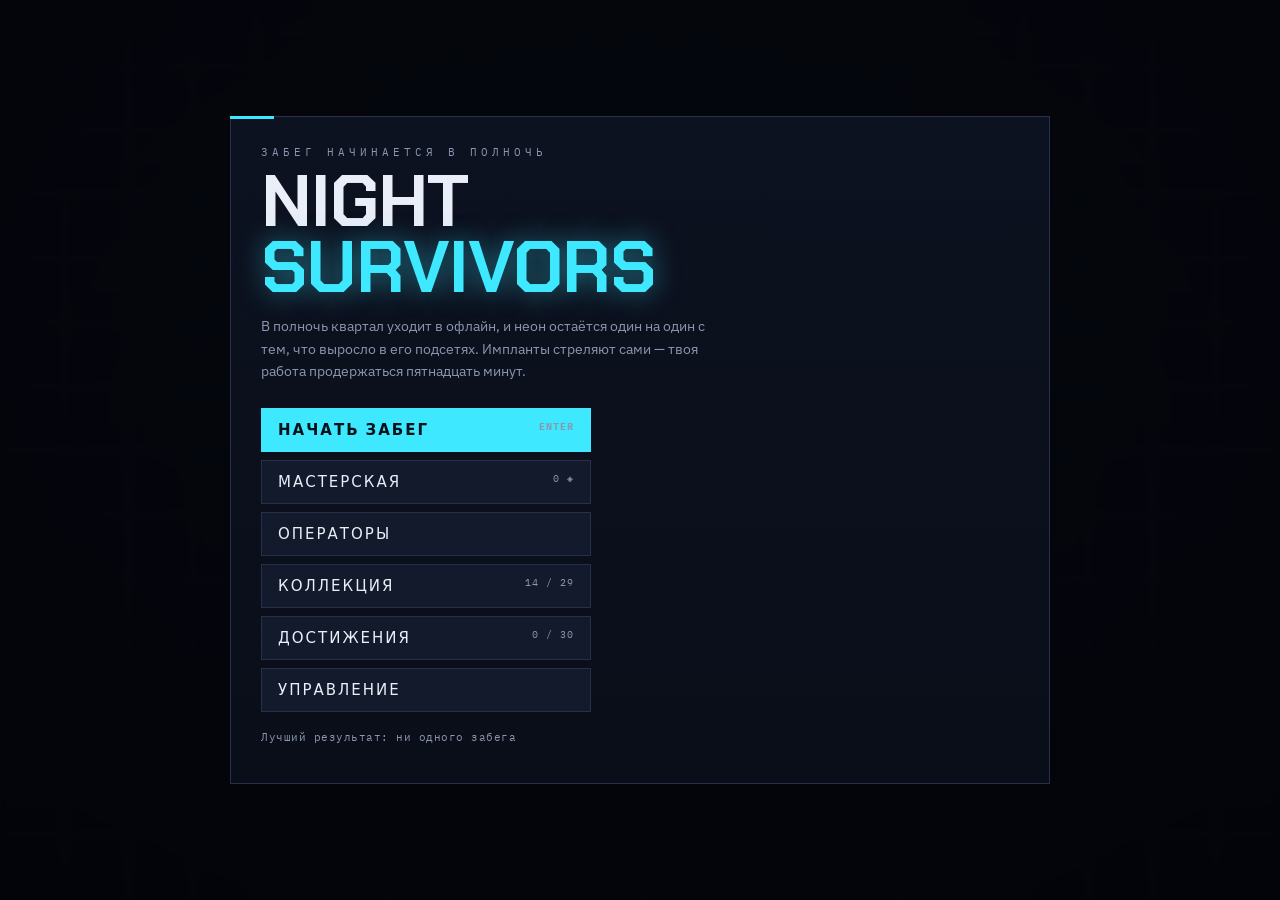
==== index.html @ 108fe185 "new levels, achievents, HUD" ====
<!doctype html>
<html lang="ru">
<head>
<meta charset="utf-8">
<meta name="viewport" content="width=device-width,initial-scale=1">
<meta name="description" content="Night survivors — HTML5 survivors-like: продержись 15 минут в неоновом квартале.">
</head>
<body>
<title>Night survivors</title>
<link rel="preconnect" href="https://fonts.gstatic.com" crossorigin>
<link rel="stylesheet" href="https://fonts.googleapis.com/css2?family=Chakra+Petch:wght@500;600;700&family=IBM+Plex+Mono:wght@400;600&family=IBM+Plex+Sans:wght@400;500;600&display=swap">
<style>
:root{
  --ground:#080a12;
  --panel:#0d1220;
  --panel-2:#131a2c;
  --line:#26304a;
  --ink:#e9eef8;
  --muted:#8b96af;
  --cyan:#3ee8ff;
  --magenta:#ff2f6e;
  --lime:#b6ff3d;
  --gold:#ffc23d;
  --violet:#a86bff;
  --display:"Chakra Petch","Segoe UI Semibold",system-ui,sans-serif;
  --body:"IBM Plex Sans","Segoe UI",system-ui,sans-serif;
  --mono:"IBM Plex Mono","Cascadia Mono",Consolas,monospace;
}
*{box-sizing:border-box}
html,body{height:100%}
body{
  margin:0;background:var(--ground);color:var(--ink);
  font-family:var(--body);overflow:hidden;
  -webkit-font-smoothing:antialiased;
}
#cv{position:fixed;inset:0;width:100%;height:100%;display:block;background:var(--ground);cursor:crosshair}
#vignette{position:fixed;inset:0;pointer-events:none;z-index:2;
  background:radial-gradient(ellipse at center,transparent 45%,rgba(0,0,0,.55) 100%)}
#scan{position:fixed;inset:0;pointer-events:none;z-index:3;opacity:.35;
  background:repeating-linear-gradient(to bottom,rgba(255,255,255,.035) 0 1px,transparent 1px 3px)}

/* ---------- HUD ---------- */
#hud{position:fixed;inset:0;z-index:4;pointer-events:none;display:none;padding:14px 18px}
#hud.on{display:block}
.topbar{display:flex;align-items:flex-start;gap:18px}
.clock{font-family:var(--mono);font-size:34px;font-weight:600;letter-spacing:1px;
  line-height:1;text-shadow:0 0 18px rgba(62,232,255,.45);font-variant-numeric:tabular-nums}
.stats{display:flex;gap:16px;margin-top:6px;font-family:var(--mono);font-size:12px;color:var(--muted);
  font-variant-numeric:tabular-nums}
.stats b{color:var(--ink);font-weight:600}
.spacer{flex:1}
.bar{position:relative;height:12px;border:1px solid var(--line);background:#0a0f1c;overflow:hidden}
.bar>i{position:absolute;inset:0;transform-origin:left;display:block;transition:transform .12s linear}
.bar .txt{position:absolute;inset:0;display:grid;place-items:center;font-family:var(--mono);
  font-size:9px;letter-spacing:.5px;color:#fff;text-shadow:0 1px 2px rgba(0,0,0,.9);
  font-variant-numeric:tabular-nums}

/* --- здоровье: плоская полоса, число рядом, след от последнего удара --- */
.hpbox{--hp:#ff2f6e;display:flex;align-items:center;gap:10px;flex:none}
.hpbox .num{font-family:var(--mono);font-size:13px;font-weight:600;color:var(--hp);
  font-variant-numeric:tabular-nums;letter-spacing:.5px;min-width:70px;text-align:right}
.hpbox .track{position:relative;width:min(240px,22vw);height:14px;
  border:1px solid var(--line);background:#0a0f1c;overflow:hidden}
.hpbox .fill,.hpbox .ghost{position:absolute;left:0;top:0;bottom:0}
.hpbox .ghost{background:rgba(255,255,255,.28);transition:width .5s ease-out .18s}
.hpbox .fill{background:var(--hp);transition:width .12s linear,background .35s linear}
.hpbox.mid{--hp:#cf2454}
.hpbox.low{--hp:#9c1338;animation:lowpulse 1s ease-in-out infinite}
@keyframes lowpulse{0%,100%{opacity:1}50%{opacity:.62}}

/* --- опыт: узкая рельса по центру верха --- */
.xprail{position:absolute;left:50%;top:14px;transform:translateX(-50%);
  width:min(420px,32vw);display:flex;align-items:center;gap:11px}
.xprail .lvl{font-family:var(--display);font-weight:700;font-size:15px;line-height:1;
  width:34px;height:34px;flex:none;display:grid;place-items:center;color:#0b1a04;
  background:linear-gradient(180deg,#d3ff7a,#8ee01f);
  clip-path:polygon(50% 0,100% 25%,100% 75%,50% 100%,0 75%,0 25%);
  text-shadow:0 1px 0 rgba(255,255,255,.4)}
.xptrack{flex:1;position:relative;height:9px;background:#080d18;border:1px solid #23341a;
  clip-path:polygon(7px 0,100% 0,calc(100% - 7px) 100%,0 100%)}
.xptrack i{position:absolute;inset:0;transform-origin:left;transform:scaleX(0);
  background:linear-gradient(90deg,#5ea310,#b6ff3d);transition:transform .16s linear;
  box-shadow:0 0 14px rgba(182,255,61,.65)}
.xpnum{font-family:var(--mono);font-size:10px;color:var(--muted);white-space:nowrap;
  font-variant-numeric:tabular-nums;min-width:62px;text-align:right}
.bossbar{margin:10px auto 0;width:min(560px,60vw);display:none}
.bossbar.on{display:block}
.bossbar .name{font-family:var(--display);font-size:12px;letter-spacing:3px;text-transform:uppercase;
  text-align:center;color:var(--magenta);margin-bottom:4px}
.bossbar .bar{height:9px;border-color:#5a1c33}
.bossbar .bar>i{background:linear-gradient(90deg,#ff2f6e,#ff9ec2)}

/* z-index выше экранов: на паузе и на выборе карт стойка не должна
   уходить в размытие — по ней и сверяешь билд */
#rack{position:fixed;left:18px;bottom:16px;z-index:11;display:none;gap:18px;pointer-events:none}
#rack.on{display:flex}
.rackcol{display:flex;flex-direction:column-reverse;gap:6px}
.slot{display:flex;align-items:center;gap:7px;background:rgba(13,18,32,.78);border:1px solid var(--line);
  padding:4px 8px 4px 4px;min-width:132px}
.slot .ico{width:22px;height:22px;flex:none}
.slot .nm{font-family:var(--display);font-size:11px;letter-spacing:.6px;text-transform:uppercase;flex:1}
.slot .pips{display:flex;gap:2px}
.slot .pips i{width:3px;height:9px;background:var(--line)}
.slot .pips i.f{background:var(--cyan)}
.slot.evo{border-color:var(--gold);box-shadow:0 0 12px rgba(255,194,61,.25)}
.slot.evo .pips i.f{background:var(--gold)}
.slot.pas .pips i.f{background:var(--violet)}
.slot.empty{height:32px;border-style:dashed;opacity:.4;background:rgba(13,18,32,.45)}
/* связка собрана — осталось добежать до сундука */
.slot.evoready{border-color:var(--gold);animation:evoglow 1.1s ease-in-out infinite}
.slot.evoready .nm{color:var(--gold)}
@keyframes evoglow{0%,100%{box-shadow:0 0 6px rgba(255,194,61,.35)}
  50%{box-shadow:0 0 20px rgba(255,194,61,.85)}}
#dash{position:fixed;right:18px;bottom:16px;z-index:4;display:none;align-items:center;gap:8px;
  font-family:var(--mono);font-size:11px;color:var(--muted)}
#dash.on{display:flex}
#dash .key{border:1px solid var(--line);padding:2px 9px;color:var(--ink);background:rgba(13,18,32,.8)}
#dash .key.rdy{border-color:var(--cyan);color:var(--cyan);box-shadow:0 0 10px rgba(62,232,255,.3)}
#skill{position:fixed;right:18px;bottom:44px;z-index:4;display:none;align-items:center;gap:8px;
  font-family:var(--mono);font-size:11px;color:var(--muted)}
#skill.on{display:flex}
#skill .ico{width:18px;height:18px}
#skill .nm{font-family:var(--display);font-size:12px;letter-spacing:1px;text-transform:uppercase;color:var(--ink)}
#skill .key{border:1px solid var(--line);padding:2px 9px;color:var(--ink);background:rgba(13,18,32,.8);
  min-width:44px;text-align:center;font-variant-numeric:tabular-nums}
#skill .key.rdy{border-color:var(--gold);color:var(--gold);box-shadow:0 0 10px rgba(255,194,61,.35)}
#skill .pips{display:flex;gap:2px}
#skill .pips i{width:3px;height:10px;background:var(--line)}
#skill .pips i.f{background:var(--gold)}
/* три заряда навыка: заполняются по очереди, на третьем открывается ульта */
#skill .charges{display:flex;gap:3px}
#skill .charges i{display:block;width:26px;height:12px;background:#0a0f1c;
  border:1px solid var(--line);position:relative;overflow:hidden}
#skill .charges i b{position:absolute;left:0;top:0;bottom:0;width:0;
  background:var(--cyan);transition:width .1s linear}
#skill .charges i.full{border-color:var(--cyan);box-shadow:0 0 8px rgba(62,232,255,.4)}
#skill .charges i.full b{background:var(--cyan)}
#skill .ult{display:none;font-family:var(--display);font-size:11px;letter-spacing:2px;
  padding:3px 10px;border:1px solid var(--gold);color:#04121a;background:var(--gold);
  animation:ultglow 1.1s ease-in-out infinite}
#skill.ready .ult{display:inline-block}
#skill.ready .charges i{border-color:var(--gold);box-shadow:0 0 10px rgba(255,194,61,.5)}
#skill.ready .charges i b{background:var(--gold)}
@keyframes ultglow{0%,100%{box-shadow:0 0 6px rgba(255,194,61,.5)}
  50%{box-shadow:0 0 18px rgba(255,194,61,.95)}}

/* ---------- overlays ---------- */
.screen{position:fixed;inset:0;z-index:10;display:none;place-items:center;padding:24px;
  background:rgba(4,6,12,.82);backdrop-filter:blur(3px);overflow-y:auto}
.screen.on{display:grid}
.panel{width:min(820px,100%);background:linear-gradient(180deg,var(--panel),#0a0e19);
  border:1px solid var(--line);padding:28px 30px;position:relative}
.panel:before{content:"";position:absolute;left:-1px;top:-1px;width:44px;height:3px;background:var(--cyan)}
h1{font-family:var(--display);font-size:clamp(38px,7vw,72px);line-height:.92;margin:0;letter-spacing:-1px;
  text-wrap:balance;text-transform:uppercase}
h1 em{font-style:normal;color:var(--cyan);text-shadow:0 0 26px rgba(62,232,255,.5)}
h2{font-family:var(--display);font-size:22px;letter-spacing:2px;text-transform:uppercase;margin:0 0 14px}
.eyebrow{font-family:var(--mono);font-size:11px;letter-spacing:4px;text-transform:uppercase;color:var(--muted);
  margin:0 0 10px}
.lede{color:var(--muted);max-width:56ch;line-height:1.6;margin:14px 0 0;font-size:14px}
.menu{display:flex;flex-direction:column;gap:8px;margin-top:26px;max-width:330px}
button{font-family:var(--display);font-size:15px;letter-spacing:2px;text-transform:uppercase;
  background:var(--panel-2);color:var(--ink);border:1px solid var(--line);padding:11px 16px;
  text-align:left;cursor:pointer;transition:background .12s,border-color .12s,color .12s;position:relative}
button:hover:not(:disabled){background:#1b2440;border-color:var(--cyan);color:var(--cyan)}
button:focus-visible{outline:2px solid var(--cyan);outline-offset:2px}
button:disabled{opacity:.4;cursor:not-allowed}
button.primary{background:var(--cyan);border-color:var(--cyan);color:#04121a;font-weight:700}
button.primary:hover{background:#7df1ff;border-color:#7df1ff;color:#04121a}
button .k{font-family:var(--mono);font-size:10px;color:var(--muted);float:right;letter-spacing:1px}
.row{display:flex;gap:10px;flex-wrap:wrap;margin-top:22px}
.row button{flex:1;min-width:150px;text-align:center}
.shards{font-family:var(--mono);font-size:13px;color:var(--gold);letter-spacing:1px;
  font-variant-numeric:tabular-nums}
.hint{font-family:var(--mono);font-size:11px;color:var(--muted);margin-top:18px;letter-spacing:.5px}
.hint kbd{font-family:var(--mono);border:1px solid var(--line);padding:1px 6px;color:var(--ink);font-size:10px}

/* level-up cards */
#levelup .panel,#scrClass .panel{width:min(940px,100%);background:none;border:none;padding:0}
#levelup .panel:before,#scrClass .panel:before{display:none}
#scrClass .card .role{font-family:var(--mono);font-size:9px;letter-spacing:2px;text-transform:uppercase;
  color:var(--muted)}
#scrClass .card.sel{border-color:var(--cyan);box-shadow:0 0 26px rgba(62,232,255,.2)}
#scrClass .cd{font-family:var(--mono);font-size:10px;letter-spacing:1px;color:var(--muted)}
.cards{display:grid;grid-template-columns:repeat(3,1fr);gap:14px;margin-top:16px}
.card{background:linear-gradient(180deg,var(--panel-2),#0a0e19);border:1px solid var(--line);
  padding:20px 18px;cursor:pointer;text-align:left;display:flex;flex-direction:column;gap:10px;
  transition:transform .12s,border-color .12s,box-shadow .12s;animation:pop .22s backwards}
.card:nth-child(2){animation-delay:.05s}
.card:nth-child(3){animation-delay:.1s}
@keyframes pop{from{opacity:0;transform:translateY(14px)}}
.card:hover,.card:focus-visible{transform:translateY(-4px);border-color:var(--cyan);
  box-shadow:0 10px 40px rgba(62,232,255,.16);outline:none}
.card .top{display:flex;align-items:center;gap:10px}
.card .ico{width:34px;height:34px;flex:none}
.card .kind{font-family:var(--mono);font-size:9px;letter-spacing:2px;text-transform:uppercase;color:var(--muted)}
.card .nm{font-family:var(--display);font-size:19px;letter-spacing:.5px;text-transform:uppercase;line-height:1}
/* карточки — это <button>, а он выше по каскаду задан капсом: описанию капс не нужен */
.card .desc{font-size:13px;color:var(--muted);line-height:1.55;flex:1;
  font-family:var(--body);text-transform:none;letter-spacing:0}
.card .foot{display:flex;justify-content:space-between;align-items:center;font-family:var(--mono);font-size:10px;
  letter-spacing:1px;color:var(--muted)}
.card .pips{display:flex;gap:2px}
.card .pips i{width:4px;height:11px;background:var(--line)}
.card .pips i.f{background:var(--cyan)}
.card.new{border-color:#2f6f7d}
.card.evolve{border-color:var(--gold);box-shadow:0 0 26px rgba(255,194,61,.2)}
.card.evolve .pips i.f{background:var(--gold)}
.card.evolve .kind{color:var(--gold)}
.card.pas .pips i.f{background:var(--violet)}
.card .key{font-family:var(--mono);font-size:10px;border:1px solid var(--line);padding:1px 6px}
.reroll{display:none;margin:16px auto 0;width:max-content;align-items:center;gap:10px;
  font-family:var(--display);font-size:13px;letter-spacing:2px;padding:9px 18px;
  border:1px solid var(--violet);background:rgba(13,18,32,.9);color:var(--violet)}
.reroll.on{display:flex}
.reroll:hover{background:#1b2440;color:#c9a6ff;border-color:#c9a6ff}
.reroll .cnt{font-family:var(--mono);color:var(--ink);border:1px solid var(--line);padding:1px 8px}
.reroll .k{font-family:var(--mono);font-size:10px;color:var(--muted)}
/* показываем, только когда качать больше нечего и остались две запасные карты */
.remember{display:none;align-items:center;gap:10px;margin:16px auto 0;width:max-content;
  padding:9px 16px;border:1px solid var(--line);background:rgba(13,18,32,.9);cursor:pointer;
  font-family:var(--mono);font-size:12px;color:var(--muted);letter-spacing:.4px}
.remember.on{display:flex}
.remember:hover{border-color:var(--cyan);color:var(--ink)}
.remember input{appearance:none;-webkit-appearance:none;width:15px;height:15px;flex:none;margin:0;
  border:1px solid var(--line);background:#0a0f1c;cursor:pointer;position:relative}
.remember input:checked{border-color:var(--cyan);background:var(--cyan)}
.remember input:checked:after{content:"";position:absolute;left:4px;top:1px;width:4px;height:8px;
  border:solid #04121a;border-width:0 2px 2px 0;transform:rotate(43deg)}
.remember input:focus-visible{outline:2px solid var(--cyan);outline-offset:2px}

/* shop */
.grid{display:grid;grid-template-columns:repeat(auto-fill,minmax(232px,1fr));gap:10px;margin-top:16px;
  max-height:56vh;overflow-y:auto;padding-right:6px}
.up{background:var(--panel-2);border:1px solid var(--line);padding:13px 14px;display:flex;
  flex-direction:column;gap:7px;text-align:left;cursor:pointer;align-items:stretch}
.up:hover:not(:disabled){border-color:var(--gold);background:#1b2440}
.up .h{display:flex;justify-content:space-between;align-items:baseline;gap:8px}
.up .nm{font-family:var(--display);font-size:13px;letter-spacing:1px;text-transform:uppercase}
.up .cost{font-family:var(--mono);font-size:12px;color:var(--gold);white-space:nowrap}
.up .d{font-size:12px;color:var(--muted);line-height:1.45;font-family:var(--body);text-transform:none;
  letter-spacing:0}
.up .pips{display:flex;gap:3px}
.up .pips i{height:4px;flex:1;background:var(--line)}
.up .pips i.f{background:var(--gold)}
.up.max{opacity:.55}
.up.max .cost{color:var(--muted)}
.up:disabled{opacity:.45}

/* characters */
.chars{display:grid;grid-template-columns:repeat(auto-fit,minmax(210px,1fr));gap:12px;margin-top:16px}
.chr{background:var(--panel-2);border:1px solid var(--line);padding:18px;cursor:pointer;text-align:left;
  display:flex;flex-direction:column;gap:9px}
.chr:hover:not(:disabled){border-color:var(--cyan)}
.chr.sel{border-color:var(--cyan);box-shadow:0 0 22px rgba(62,232,255,.18)}
.chr .nm{font-family:var(--display);font-size:17px;letter-spacing:1px;text-transform:uppercase}
.chr .d{font-size:12px;color:var(--muted);line-height:1.5;font-family:var(--body);
  text-transform:none;letter-spacing:0}
.chr .lock{font-family:var(--mono);font-size:11px;color:var(--gold)}
.chr .tag{font-family:var(--mono);font-size:10px;letter-spacing:1px;color:var(--cyan)}

/* results */
.tbl{display:grid;grid-template-columns:1fr auto;gap:7px 20px;margin-top:18px;font-family:var(--mono);
  font-size:13px;font-variant-numeric:tabular-nums}
.tbl .l{color:var(--muted)}
.tbl .v{text-align:right}
.tbl .tot{color:var(--gold);font-weight:600}
.tbl hr{grid-column:1/-1;border:none;border-top:1px solid var(--line);margin:4px 0}

/* --- задания забега: полупрозрачно висят слева --- */
#quests{position:fixed;left:18px;top:104px;z-index:4;display:none;flex-direction:column;gap:5px;
  width:236px;pointer-events:none;opacity:.62;transition:opacity .2s}
#quests.on{display:flex}
.qrow{display:flex;align-items:center;gap:8px;padding:5px 8px;background:rgba(8,12,22,.72);
  border:1px solid var(--line);border-left-width:3px}
.qrow .ico{width:20px;height:20px;flex:none}
.qrow .qt{flex:1;min-width:0;display:flex;flex-direction:column;gap:3px}
.qrow .qn{font-family:var(--mono);font-size:10px;letter-spacing:.3px;color:var(--ink);
  white-space:nowrap;overflow:hidden;text-overflow:ellipsis}
.qrow .qbar{position:relative;height:4px;background:#0a0f1c;border:1px solid var(--line)}
.qrow .qbar i{position:absolute;left:0;top:0;bottom:0;transition:width .2s linear}
.qrow .qv{font-family:var(--mono);font-size:9px;color:var(--muted);flex:none;
  font-variant-numeric:tabular-nums}
.qrow.done{opacity:.55}
.qrow.done .qn{text-decoration:line-through;color:var(--muted)}

/* заставка с заданиями в начале забега */
#questIntro{position:fixed;inset:0;z-index:9;display:none;place-items:start center;
  padding-top:11vh;pointer-events:none}
#questIntro.on{display:grid;animation:qiFade 3.4s ease forwards}
@keyframes qiFade{0%{opacity:0}8%{opacity:1}72%{opacity:1}100%{opacity:0}}
.qi-inner{text-align:center;animation:qiRise 3.4s cubic-bezier(.2,.8,.3,1) forwards}
@keyframes qiRise{0%{transform:translateY(26px) scale(.94)}12%{transform:none}
  74%{transform:none}100%{transform:translateY(-56px) scale(.74)}}
.qi-head{font-family:var(--mono);font-size:12px;letter-spacing:5px;text-transform:uppercase;
  color:var(--gold);margin:0 0 16px;text-shadow:0 0 20px rgba(255,194,61,.5)}
.qi-row{display:flex;gap:14px;justify-content:center;flex-wrap:wrap}
.qi-card{display:flex;align-items:center;gap:12px;padding:16px 22px;min-width:260px;
  background:linear-gradient(180deg,rgba(19,26,44,.97),rgba(10,14,25,.97));
  border:1px solid var(--line);border-left:3px solid var(--gold);
  box-shadow:0 12px 40px rgba(0,0,0,.6);animation:qiPop .5s backwards}
.qi-card:nth-child(2){animation-delay:.14s}
.qi-card:nth-child(3){animation-delay:.28s}
@keyframes qiPop{from{opacity:0;transform:translateY(16px) scale(.9)}}
.qi-card .ico{width:34px;height:34px;flex:none}
.qi-card .qi-t{text-align:left}
.qi-card .qi-l{font-family:var(--mono);font-size:10px;letter-spacing:2px;text-transform:uppercase;
  color:var(--muted)}
.qi-card .qi-n{font-family:var(--display);font-size:17px;letter-spacing:.6px;text-transform:uppercase}
.qi-card .qi-r{font-family:var(--mono);font-size:11px;color:var(--gold);margin-top:2px}

/* задания на паузе — крупнее и ярче, чем в бою */
.qpause{display:flex;flex-direction:column;gap:8px;margin:0 0 18px}
.qpause .qrow{padding:10px 13px;background:var(--panel-2);opacity:1}
.qpause .qrow .qv{font-size:11px}
.qpause .qrow .qn{font-size:13.5px}
.qpause .qrow .ico{width:24px;height:24px}

/* статы на паузе */
.statgrid{display:grid;grid-template-columns:repeat(auto-fill,minmax(150px,1fr));gap:8px;
  margin:0 0 18px;padding-top:14px;border-top:1px solid var(--line)}
.statgrid div{display:flex;justify-content:space-between;gap:10px;font-family:var(--mono);
  font-size:12.5px;font-variant-numeric:tabular-nums}
.statgrid span{color:var(--muted)}
.statgrid b{color:var(--ink);font-weight:600}

/* изгнание карты */
.banishhint{display:none;text-align:center;margin-top:14px}
.banishhint.on{display:block}
.card .ban{position:absolute;right:6px;top:6px;width:22px;height:22px;display:none;
  align-items:center;justify-content:center;font-family:var(--mono);font-size:13px;line-height:1;
  color:var(--muted);background:rgba(8,12,22,.9);border:1px solid var(--line);cursor:pointer}
.card.canban .ban{display:flex}
.card .ban:hover{color:var(--magenta);border-color:var(--magenta)}

/* рамка карты по редкости */
.card.rare-2{border-color:#2f6f7d}
.card.rare-3{border-color:var(--violet);box-shadow:0 0 18px rgba(168,107,255,.16)}

/* --- коллекция: что открыто и что для этого нужно --- */
.colgrid{margin-top:16px;max-height:58vh;overflow-y:auto;overflow-x:hidden;padding-right:6px;
  display:flex;flex-direction:column;gap:18px}
.colsec h3{font-family:var(--display);font-size:12px;letter-spacing:3px;text-transform:uppercase;
  color:var(--muted);margin:0 0 8px;padding-bottom:6px;border-bottom:1px solid var(--line)}
.colrow{display:grid;grid-template-columns:repeat(auto-fill,minmax(304px,1fr));gap:8px}
.colit{display:flex;align-items:center;gap:10px;padding:9px 11px;background:var(--panel-2);
  border:1px solid var(--line);min-height:52px}
.colit .ico{width:24px;height:24px;flex:none}
.colit .tx{flex:1;min-width:0;display:flex;flex-direction:column;gap:2px}
.colit .nm{font-family:var(--display);font-size:13.5px;letter-spacing:.6px;text-transform:uppercase;
  color:var(--ink);white-space:nowrap;overflow:hidden;text-overflow:ellipsis}
/* условие переносим на вторую строку: обрезка прятала половину текста */
.colit .sub{font-family:var(--mono);font-size:11px;color:var(--muted);letter-spacing:.2px;
  line-height:1.35;white-space:normal;overflow-wrap:anywhere}
.colit .mark{font-family:var(--mono);font-size:14px;color:var(--lime);flex:none}
.colit .prog{font-size:11px;color:var(--gold);font-variant-numeric:tabular-nums;white-space:nowrap}
.colit.locked{opacity:.55;border-style:dashed}
.colit.locked .nm{color:var(--muted)}
.colit.locked .sub{color:var(--gold)}
.colit.locked .mark{color:var(--line)}
.colit.evo{border-color:rgba(255,194,61,.45)}
.colit.evo .nm{color:var(--gold)}

/* разбор урона по источникам на экране конца забега */
.break{margin-top:20px;border-top:1px solid var(--line);padding-top:14px;
  max-height:34vh;overflow-y:auto}
.break .bhead,.break .brow{display:grid;grid-template-columns:1fr 82px 96px 62px;gap:10px;
  align-items:center;font-family:var(--mono);font-size:12px;font-variant-numeric:tabular-nums}
.break .bhead{color:var(--muted);font-size:10px;letter-spacing:1.5px;text-transform:uppercase;
  padding-bottom:7px}
.break .bhead span:not(:first-child),.break .brow .bv{text-align:right}
.break .brow{padding:5px 0;border-top:1px solid rgba(38,48,74,.5)}
.break .brow .bn{font-family:var(--display);font-size:13px;letter-spacing:.6px;text-transform:uppercase;
  color:var(--ink);overflow:hidden;text-overflow:ellipsis;white-space:nowrap}
.break .brow.ab .bn{color:var(--gold)}
.break .bp{position:relative;height:14px;background:#0a0f1c;border:1px solid var(--line)}
.break .bp i{position:absolute;left:0;top:0;bottom:0;background:var(--cyan);opacity:.55}
.break .brow.ab .bp i{background:var(--gold)}
.break .bp em{position:absolute;inset:0;display:grid;place-items:center;font-style:normal;
  font-size:10px;color:var(--ink);text-shadow:0 1px 2px rgba(0,0,0,.9)}
#toast{position:fixed;left:50%;top:76px;transform:translateX(-50%);z-index:20;display:flex;
  flex-direction:column;gap:6px;align-items:center;pointer-events:none}
.tst{font-family:var(--display);font-size:13px;letter-spacing:2px;text-transform:uppercase;
  background:rgba(13,18,32,.94);border:1px solid var(--cyan);color:var(--cyan);padding:7px 16px;
  animation:tin .25s backwards,tout .45s 1.35s forwards}
@keyframes tin{from{opacity:0;transform:translateY(-10px)}}
@keyframes tout{to{opacity:0;transform:translateY(-8px)}}
.help{display:grid;grid-template-columns:auto 1fr;gap:9px 16px;margin-top:16px;font-size:13px;
  color:var(--muted);line-height:1.5;align-items:baseline}
.help kbd{font-family:var(--mono);font-size:11px;border:1px solid var(--line);padding:2px 8px;
  color:var(--ink);white-space:nowrap;background:var(--panel-2)}
.help b{color:var(--ink);font-weight:600}
::-webkit-scrollbar{width:8px;height:8px}
::-webkit-scrollbar-thumb{background:var(--line)}
::-webkit-scrollbar-track{background:transparent}
@media (prefers-reduced-motion:reduce){*{animation-duration:.01ms!important;transition-duration:.01ms!important}}

/* --- линейка забега: заполняется временем, метки — расписание боссов --- */
.timeline{position:relative;width:min(300px,26vw);height:5px;margin:7px 0 2px;
  background:#0a0f1c;border:1px solid var(--line)}
.timeline .tfill{position:absolute;left:0;top:0;bottom:0;background:var(--cyan);
  opacity:.5;transition:width .2s linear}
.timeline .bm{position:absolute;top:-4px;width:9px;height:11px;margin-left:-4.5px;
  display:grid;place-items:center}
.timeline .bm:before{content:"";width:3px;height:11px;background:var(--magenta);
  box-shadow:0 0 7px rgba(255,47,110,.7)}
/* пройденные отметки гаснут, ближайшая пульсирует */
.timeline .bm.past:before{background:var(--muted);box-shadow:none;opacity:.5}
.timeline .bm.next:before{animation:bmp 1.4s ease-in-out infinite}
.timeline .bm.fin:before{background:var(--gold);width:4px;height:14px;top:-1.5px;
  box-shadow:0 0 9px rgba(255,194,61,.8)}
@keyframes bmp{50%{opacity:.35}}
#chestStat b{color:var(--gold)}
#chestStat.gold{color:var(--gold)}

/* задание выполнено: короткая вспышка строки, чтобы это было видно боковым зрением */
.qrow.fresh{opacity:1;animation:qfresh 1.6s ease}
.qrow.fresh .qn{text-decoration:none;color:var(--ink)}
@keyframes qfresh{
  0%{transform:scale(1);box-shadow:none;background:rgba(8,12,22,.72)}
  12%{transform:scale(1.06);background:rgba(182,255,61,.22);box-shadow:0 0 18px rgba(182,255,61,.45)}
  45%{transform:scale(1);background:rgba(182,255,61,.12);box-shadow:0 0 10px rgba(182,255,61,.22)}
  100%{transform:scale(1);background:rgba(8,12,22,.72);box-shadow:none}
}

/* --- всплывашка достижения: угол экрана, сама уезжает --- */
/* поднята над панелью навыка и рывком — иначе всплывашка накрывает их */
#achPop{position:fixed;right:18px;bottom:78px;z-index:22;display:none;align-items:center;gap:11px;
  width:302px;padding:11px 13px;background:rgba(10,14,25,.96);
  border:1px solid var(--rar,#3ee8ff);border-left-width:3px;
  box-shadow:0 8px 28px rgba(0,0,0,.6),0 0 22px -8px var(--rar,#3ee8ff);pointer-events:none}
#achPop.on{display:flex;animation:achIn .42s cubic-bezier(.2,.9,.3,1),achOut .5s 4.1s forwards}
@keyframes achIn{from{opacity:0;transform:translateX(26px)}}
@keyframes achOut{to{opacity:0;transform:translateX(26px)}}
#achPop .ai{width:30px;height:30px;flex:none;display:grid;place-items:center}
#achPop .ai svg{width:30px;height:30px}
#achPop .at{display:flex;flex-direction:column;gap:2px;min-width:0}
#achPop .ar{font-family:var(--mono);font-size:9px;letter-spacing:2px;text-transform:uppercase;
  color:var(--rar,#3ee8ff)}
#achPop .an{font-family:var(--display);font-size:14px;letter-spacing:.8px;text-transform:uppercase;
  color:var(--ink)}
#achPop .ad{font-family:var(--mono);font-size:10.5px;color:var(--muted);line-height:1.35}

/* --- экраны арены и достижений --- */
.panel.wide{width:min(1060px,100%)}
.arenas{display:grid;grid-template-columns:repeat(auto-fit,minmax(272px,1fr));gap:12px;margin-top:6px}
.arena{position:relative;text-align:left;background:var(--panel-2);border:1px solid var(--line);
  border-top:3px solid var(--ac,#3ee8ff);padding:16px 17px;color:var(--ink);cursor:pointer;
  display:flex;flex-direction:column;gap:7px;font:inherit}
.arena:hover:not(.lock),.arena:focus-visible{border-color:var(--ac,#3ee8ff);outline:none;
  box-shadow:0 0 24px -10px var(--ac,#3ee8ff)}
.arena .tag{font-family:var(--mono);font-size:10px;letter-spacing:3px;text-transform:uppercase;
  color:var(--ac,#3ee8ff)}
.arena .nm{font-family:var(--display);font-size:20px;letter-spacing:1px;text-transform:uppercase}
.arena .ds{font-size:12.5px;color:var(--muted);line-height:1.45}
.arena .mt{display:flex;gap:14px;font-family:var(--mono);font-size:10.5px;color:var(--muted);
  margin-top:auto;padding-top:8px;border-top:1px solid var(--line)}
.arena .mt b{color:var(--ink);font-weight:600}
.arena .prev{display:flex;gap:6px}
.arena .prev i{width:13px;height:13px;display:block;background:currentColor;
  clip-path:polygon(50% 0,100% 50%,50% 100%,0 50%)}
.arena.sel{border-color:var(--ac,#3ee8ff);background:#16203a}
.arena.done:after{content:"ПРОЙДЕНА";position:absolute;right:14px;top:13px;font-family:var(--mono);
  font-size:9px;letter-spacing:2px;color:var(--lime)}
.arena.lock{opacity:.42;cursor:not-allowed}
.arena.lock:after{content:"ЗАКРЫТО";position:absolute;right:14px;top:13px;font-family:var(--mono);
  font-size:9px;letter-spacing:2px;color:var(--muted)}

.achgrid{margin-top:16px;max-height:58vh;overflow-y:auto;overflow-x:hidden;padding-right:6px;
  display:grid;grid-template-columns:repeat(auto-fill,minmax(318px,1fr));gap:8px;align-content:start}
.achit{display:flex;align-items:center;gap:11px;padding:10px 12px;background:var(--panel-2);
  border:1px solid var(--line);border-left:3px solid var(--rar,#8fa3c8);min-height:56px}
.achit .ico{width:26px;height:26px;flex:none}
.achit .tx{flex:1;min-width:0;display:flex;flex-direction:column;gap:2px}
.achit .nm{font-family:var(--display);font-size:13.5px;letter-spacing:.6px;text-transform:uppercase;
  color:var(--ink)}
.achit .sub{font-family:var(--mono);font-size:11px;color:var(--muted);line-height:1.35}
.achit .rr{font-family:var(--mono);font-size:9px;letter-spacing:2px;text-transform:uppercase;
  color:var(--rar,#8fa3c8);flex:none;align-self:flex-start}
.achit.got{background:#16203a;box-shadow:inset 0 0 22px -12px var(--rar,#8fa3c8)}
.achit.locked{opacity:.44}
.achit.locked .nm{color:var(--muted)}
</style>

<canvas id="cv"></canvas>
<div id="vignette"></div>
<div id="scan"></div>

<div id="hud">
  <div class="topbar">
    <div>
      <div class="clock" id="clock">00:00</div>
      <div class="timeline" id="timeline"><i class="tfill" id="tlFill"></i></div>
      <div class="stats">
        <span>УБИЙСТВ <b id="sKills">0</b></span>
        <span>ОСКОЛКИ <b id="sGold">0</b></span>
        <span>ВОЛНА <b id="sWave">1</b></span>
        <span id="chestStat">СУНДУК <b id="sChest">45 с</b></span>
        <span id="rushStat" hidden style="color:var(--lime)">РАЗГОН <b id="sRush">+0%</b></span>
      </div>
    </div>
    <div class="spacer"></div>
    <div class="hpbox" id="hpVial">
      <span class="num" id="hpTxt">100 / 100</span>
      <div class="track"><i class="ghost" id="hpGhost"></i><i class="fill" id="hpFill"></i></div>
    </div>
  </div>
  <div class="xprail">
    <span class="lvl" id="lvlTxt">1</span>
    <div class="xptrack"><i id="xpFill"></i></div>
    <span class="xpnum" id="xpNum">0 / 14</span>
  </div>
  <div class="bossbar" id="bossBar">
    <div class="name" id="bossName">НАДЗИРАТЕЛЬ</div>
    <div class="bar"><i id="bossFill"></i></div>
  </div>
</div>

<div id="quests"></div>

<div id="questIntro"><div class="qi-inner">
  <p class="qi-head">Задания на забег</p>
  <div class="qi-row" id="questIntroRow"></div>
</div></div>

<div id="rack"><div class="rackcol" id="rackW"></div><div class="rackcol" id="rackP"></div></div>
<div id="skill">
  <span id="skillIco"></span><span class="nm" id="skillName">ФАНТОМ</span>
  <span class="pips" id="skillPips"></span>
  <span class="charges" id="skillCharges"><i><b></b></i><i><b></b></i><i><b></b></i></span>
  <span class="key" id="skillKey">ЛКМ</span>
  <span class="ult" id="ultKey">УЛЬТА · ПКМ</span>
</div>
<div id="dash"><span>РЫВОК</span><span class="key" id="dashKey">SPACE</span></div>

<div class="screen on" id="scrMenu">
  <div class="panel">
    <p class="eyebrow">Забег начинается в полночь</p>
    <h1>Night<br><em>survivors</em></h1>
    <p class="lede">В полночь квартал уходит в офлайн, и неон остаётся один на один с тем,
      что выросло в его подсетях. Импланты стреляют сами — твоя работа продержаться
      пятнадцать минут.</p>
    <div class="menu">
      <button class="primary" id="bPlay">Начать забег <span class="k">ENTER</span></button>
      <button id="bShop">Мастерская <span class="k" id="kShards">0 ◈</span></button>
      <button id="bChars">Операторы</button>
      <button id="bCollection">Коллекция <span class="k" id="kCol">0 / 0</span></button>
      <button id="bAch">Достижения <span class="k" id="kAch">0 / 0</span></button>
      <button id="bHelp">Управление</button>
    </div>
    <p class="hint">Лучший результат: <span id="bestTxt">—</span></p>
  </div>
</div>

<div class="screen" id="scrHelp">
  <div class="panel">
    <p class="eyebrow">Инструктаж</p>
    <h2>Управление</h2>
    <div class="help">
      <kbd>W A S D</kbd><span>Движение. Импланты стреляют <b>автоматически</b> — целься телом.</span>
      <kbd>ЛКМ</kbd><span>Способность бьёт <b>в сторону курсора</b> и тратит один заряд.
        Зарядов копится <b>до трёх</b>, кнопку можно держать. Дублируется на <b>Q</b>.</span>
      <kbd>ПКМ</kbd><span><b>Ульта</b> — усиленная версия той же способности. Тратит
        <b>все три заряда</b>, растёт вместе с уровнем навыка. Дублируется на <b>E</b>.</span>
      <kbd>ПРОБЕЛ</kbd><span>Рывок. Во время рывка ты <b>неуязвим</b> и <b>всасываешь опыт</b>
        вокруг себя — проходи сквозь толпу и забирай кристаллы на лету.</span>
      <kbd>1 2 3</kbd><span>Выбор карты при повышении уровня (или мышкой).</span>
      <kbd>ESC</kbd><span>Пауза.</span>
      <kbd>M</kbd><span>Звук вкл/выкл.</span>
    </div>
    <h2 style="margin-top:26px">Как это работает</h2>
    <p class="lede">Враги рассыпаются на <span style="color:var(--lime)">дата-кристаллы</span> — подбирай их и выбирай
      апгрейды. Прокачанный до максимума модуль <span style="color:var(--gold)">эволюционирует</span>, если
      у тебя есть нужный имплант. Боссы выходят на 4:00, 8:00 и 12:00.</p>
    <p class="lede">Сундук приносит бесплатный апгрейд, а каждый четвёртый —
      <b style="color:var(--gold)">золотой</b> и даёт сразу несколько. Достаётся он не даром:
      помеченного элитника нужно выбить, первый приходит на 00:45, дальше раз в 45 секунд,
      а после 10:00 — почти вдвое чаще. Доживи до <b style="color:var(--ink)">15:00</b> — забег
      засчитан, но за тобой придёт <span style="color:var(--magenta)">Жнец</span>: он быстрее тебя
      и убивает с одного касания.</p>
    <p class="lede">По кварталу разбросаны <span style="color:var(--gold)">неонки</span> — ломай их любым
      уроном по площади. Внутри бывает аптечка или <span style="color:var(--cyan)">магнит</span>, который
      разом стягивает к тебе весь опыт и все аптечки с карты.</p>
    <p class="lede">После забега ты уносишь <span style="color:var(--gold)">осколки ◈</span> — их тратят
      в мастерской на постоянные улучшения. Они не сгорают при смерти, так что каждый забег двигает тебя дальше.</p>
    <div class="row"><button id="bHelpBack">Назад <span class="k">ESC</span></button></div>
  </div>
</div>

<div class="screen" id="scrShop">
  <div class="panel">
    <p class="eyebrow">Постоянные улучшения</p>
    <h2>Мастерская <span class="shards" id="shopShards">0 ◈</span></h2>
    <div class="grid" id="shopGrid"></div>
    <div class="row">
      <button id="bShopBack">Назад <span class="k">ESC</span></button>
      <button id="bWipe">Сбросить прогресс</button>
    </div>
  </div>
</div>

<div class="screen" id="scrCollection">
  <div class="panel" style="width:min(940px,100%)">
    <p class="eyebrow">Что уже добыто</p>
    <h2>Коллекция <span class="shards" id="colCount">0 / 0</span></h2>
    <div class="colgrid" id="colGrid"></div>
    <div class="row"><button id="bColBack">Назад <span class="k">ESC</span></button></div>
  </div>
</div>

<div class="screen" id="scrArena">
  <div class="panel wide">
    <p class="eyebrow">Куда идём</p>
    <h2>Арена</h2>
    <div class="arenas" id="arenaRow"></div>
    <div class="row"><button id="bArenaBack">Назад <span class="k">ESC</span></button></div>
  </div>
</div>

<div class="screen" id="scrAch">
  <div class="panel wide">
    <p class="eyebrow">Что уже сделано</p>
    <h2>Достижения <span class="shards" id="achCount">0 / 0</span></h2>
    <div class="achgrid" id="achGrid"></div>
    <div class="row"><button id="bAchBack">Назад <span class="k">ESC</span></button></div>
  </div>
</div>

<div class="screen" id="scrChars">
  <div class="panel">
    <p class="eyebrow">Кто выходит на забег</p>
    <h2>Операторы <span class="shards" id="charShards">0 ◈</span></h2>
    <div class="chars" id="charGrid"></div>
    <div class="row"><button id="bCharBack">Назад <span class="k">ESC</span></button></div>
  </div>
</div>

<div class="screen" id="scrClass">
  <div class="panel">
    <p class="eyebrow" style="text-align:center">Способность на забег — выбери одну</p>
    <div class="cards" id="classRow"></div>
    <p class="hint" style="text-align:center">Бьёт по <kbd>ЛКМ</kbd> в сторону курсора · <kbd>ESC</kbd> назад</p>
  </div>
</div>

<div class="screen" id="scrLevel">
  <div class="panel">
    <p class="eyebrow" style="text-align:center">Уровень <span id="luLvl">2</span> — выбери одно</p>
    <div class="cards" id="cardRow"></div>
    <p class="hint banishhint" id="banishHint">Крестик на карте — изгнать предмет до конца забега · осталось <b id="banishLeft">0</b></p>
    <button class="reroll" id="rerollBtn">Переброс <span class="cnt" id="rerollLeft">0</span><span class="k">R</span></button>
    <label class="remember" id="remember">
      <input type="checkbox" id="rememberBox">
      <span>Запомнить выбор и брать его дальше, пока не появится что-то новое</span>
    </label>
  </div>
</div>

<div class="screen" id="scrPause">
  <div class="panel" style="width:min(520px,100%)">
    <p class="eyebrow">Забег приостановлен</p>
    <h2>Пауза</h2>
    <div class="qpause" id="questPause"></div>
    <div class="statgrid" id="pauseStats"></div>
    <div class="menu">
      <button class="primary" id="bResume">Продолжить <span class="k">ESC</span></button>
      <button id="bQuit">Бросить забег</button>
    </div>
  </div>
</div>

<div class="screen" id="scrEnd">
  <div class="panel" style="width:min(660px,100%)">
    <p class="eyebrow" id="endEyebrow">Забег окончен</p>
    <h1 style="font-size:clamp(30px,5vw,52px)" id="endTitle">Тебя погасили</h1>
    <div class="tbl" id="endTbl"></div>
    <div class="break" id="endBreak"></div>
    <div class="row">
      <button class="primary" id="bAgain">Ещё раз <span class="k">ENTER</span></button>
      <button id="bMenu">В меню</button>
    </div>
  </div>
</div>

<div id="achPop"><span class="ai" id="achIco"></span>
  <span class="at"><span class="ar" id="achRar">Редкое достижение</span>
  <span class="an" id="achName">Слияние</span>
  <span class="ad" id="achDesc">Собери первую эволюцию</span></span></div>

<div id="toast"></div>

<script>
"use strict";
/* =========================================================================
   NIGHT SURVIVORS — survivors-like, чистый JS + Canvas 2D, без зависимостей.
   Разделы: 0 утилиты · 1 звук · 2 сохранение · 3 контент · 4 сущности
            5 игра · 6 отрисовка · 7 интерфейс
   ========================================================================= */

/* ---------- 0. утилиты ---------------------------------------------- */
const TAU = Math.PI * 2;
const clamp = (v, a, b) => v < a ? a : v > b ? b : v;
const lerp = (a, b, t) => a + (b - a) * t;
const rnd = (a = 1, b) => b === undefined ? Math.random() * a : a + Math.random() * (b - a);
const rndi = (a, b) => Math.floor(rnd(a, b));
const pick = arr => arr[(Math.random() * arr.length) | 0];
const dist2 = (ax, ay, bx, by) => { const dx = bx - ax, dy = by - ay; return dx * dx + dy * dy; };
const fmtTime = s => {
  s = Math.max(0, Math.floor(s));
  return String((s / 60) | 0).padStart(2, "0") + ":" + String(s % 60).padStart(2, "0");
};
const $ = id => document.getElementById(id);
function shuffle(a) {
  for (let i = a.length - 1; i > 0; i--) { const j = (Math.random() * (i + 1)) | 0; const t = a[i]; a[i] = a[j]; a[j] = t; }
  return a;
}

/* кэш «свечения»: заранее отрисованные радиальные градиенты. Тысячу
   shadowBlur в кадр рисовать нельзя, а drawImage готового спрайта — дёшево. */
const glowCache = new Map();
function glow(color, size) {
  const key = color + "|" + size;
  let c = glowCache.get(key);
  if (c) return c;
  c = document.createElement("canvas");
  c.width = c.height = size * 2;
  const g = c.getContext("2d");
  const grd = g.createRadialGradient(size, size, 0, size, size, size);
  grd.addColorStop(0, color);
  grd.addColorStop(0.3, color);
  grd.addColorStop(1, "transparent");
  g.globalAlpha = 0.5;
  g.fillStyle = grd;
  g.fillRect(0, 0, size * 2, size * 2);
  glowCache.set(key, c);
  return c;
}
function drawGlow(ctx, x, y, size, color, alpha) {
  const s = glow(color, 32);
  ctx.globalAlpha = alpha === undefined ? 1 : alpha;
  ctx.drawImage(s, x - size, y - size, size * 2, size * 2);
  ctx.globalAlpha = 1;
}

/* равномерная сетка: без неё расталкивание 400 врагов — 160k проверок в кадр */
class Grid {
  constructor(cell) { this.cell = cell; this.map = new Map(); }
  clear() { this.map.clear(); }
  add(e) {
    const k = ((e.x / this.cell) | 0) + "," + ((e.y / this.cell) | 0);
    let b = this.map.get(k);
    if (!b) { b = []; this.map.set(k, b); }
    b.push(e);
  }
  neighbours(e, out) {
    out.length = 0;
    const cx = (e.x / this.cell) | 0, cy = (e.y / this.cell) | 0;
    for (let i = -1; i <= 1; i++) for (let j = -1; j <= 1; j++) {
      const b = this.map.get((cx + i) + "," + (cy + j));
      if (b) for (let k = 0; k < b.length; k++) out.push(b[k]);
    }
    return out;
  }
  /* всё, что пересекает круг (x,y,r) */
  query(x, y, r, out) {
    out.length = 0;
    const c = this.cell;
    const x0 = ((x - r) / c) | 0, x1 = ((x + r) / c) | 0;
    const y0 = ((y - r) / c) | 0, y1 = ((y + r) / c) | 0;
    for (let i = x0; i <= x1; i++) for (let j = y0; j <= y1; j++) {
      const b = this.map.get(i + "," + j);
      if (!b) continue;
      for (let k = 0; k < b.length; k++) {
        const e = b[k], rr = r + e.r;
        if (dist2(x, y, e.x, e.y) <= rr * rr) out.push(e);
      }
    }
    return out;
  }
}

/* ---------- 1. звук: всё синтезируется, ни одного файла --------------- */
const Sfx = {
  ctx: null, master: null, musicGain: null, on: true, timer: 0, step: 0,
  init() {
    if (this.ctx) return;
    const AC = window.AudioContext || window.webkitAudioContext;
    if (!AC) { this.on = false; return; }
    this.ctx = new AC();
    this.master = this.ctx.createGain();
    this.master.gain.value = this.on ? 0.5 : 0;
    this.master.connect(this.ctx.destination);
    this.musicGain = this.ctx.createGain();
    this.musicGain.gain.value = 0.18;
    this.musicGain.connect(this.master);
  },
  resume() { if (this.ctx && this.ctx.state === "suspended") this.ctx.resume(); },
  toggle() {
    this.on = !this.on;
    if (this.master) this.master.gain.value = this.on ? 0.5 : 0;
    return this.on;
  },
  /* базовый «блип»: осциллятор + огибающая */
  blip(freq, dur, type, vol, slide, dest) {
    if (!this.ctx || !this.on) return;
    type = type || "square"; vol = vol === undefined ? 0.18 : vol;
    const t = this.ctx.currentTime;
    const o = this.ctx.createOscillator(), g = this.ctx.createGain();
    o.type = type;
    o.frequency.setValueAtTime(freq, t);
    if (slide) o.frequency.exponentialRampToValueAtTime(Math.max(30, freq + slide), t + dur);
    g.gain.setValueAtTime(0.0001, t);
    g.gain.linearRampToValueAtTime(vol, t + 0.008);
    g.gain.exponentialRampToValueAtTime(0.0001, t + dur);
    o.connect(g); g.connect(dest || this.master);
    o.start(t); o.stop(t + dur + 0.02);
  },
  noise(dur, vol, freq) {
    if (!this.ctx || !this.on) return;
    const t = this.ctx.currentTime, n = Math.max(1, (this.ctx.sampleRate * dur) | 0);
    const buf = this.ctx.createBuffer(1, n, this.ctx.sampleRate);
    const d = buf.getChannelData(0);
    for (let i = 0; i < n; i++) d[i] = (Math.random() * 2 - 1) * (1 - i / n);
    const src = this.ctx.createBufferSource(); src.buffer = buf;
    const f = this.ctx.createBiquadFilter(); f.type = "lowpass"; f.frequency.value = freq || 900;
    const g = this.ctx.createGain(); g.gain.value = vol === undefined ? 0.2 : vol;
    src.connect(f); f.connect(g); g.connect(this.master);
    src.start(t);
  },
  seq(notes, gap, fn) { for (let i = 0; i < notes.length; i++) setTimeout(fn.bind(null, notes[i], i), i * gap); },
  shoot() { this.blip(660, 0.06, "square", 0.05, -300); },
  slash() { this.noise(0.09, 0.06, 2600); },
  hit() { this.blip(rnd(180, 240), 0.04, "square", 0.03, -60); },
  kill() { this.noise(0.1, 0.07, 1400); },
  hurt() { this.blip(150, 0.22, "sawtooth", 0.16, -90); this.noise(0.16, 0.12, 500); },
  pick() { this.blip(1180, 0.045, "triangle", 0.04, 260); },
  lvl() { this.seq([0, 1, 2, 3], 70, (n) => this.blip(520 * Math.pow(1.26, n), 0.16, "triangle", 0.12)); },
  evo() { this.seq([0, 1, 2, 3, 4, 5], 60, (n) => this.blip(400 * Math.pow(1.2, n), 0.3, "sawtooth", 0.09)); },
  boss() { this.blip(70, 1.1, "sawtooth", 0.22, -25); this.noise(0.9, 0.18, 260); },
  coin() { this.blip(1400, 0.07, "square", 0.05, 500); },
  dash() { this.noise(0.14, 0.08, 1800); },
  /* готовность: тихий высокий щелчок, чтобы не следить за углом экрана */
  ready() { this.blip(1560, 0.05, "triangle", 0.035, 180); },
  ach() { this.blip(784, 0.16, "sine", 0.05); setTimeout(() => this.blip(1175, 0.3, "sine", 0.045), 110); },
  ultReady() { this.blip(1420, 0.07, "triangle", 0.055, 120); setTimeout(() => this.blip(2130, 0.09, "triangle", 0.05, 160), 70); },
  empty() { this.blip(220, 0.06, "square", 0.03, -70); },
  die() { this.seq([0, 1, 2, 3, 4], 130, (n) => this.blip(360 / (1 + n * 0.35), 0.34, "sawtooth", 0.15, -70)); },
  win() { this.seq([0, 4, 7, 12, 16, 19], 140, (n) => this.blip(330 * Math.pow(2, n / 12), 0.5, "triangle", 0.12)); },
  /* фон: медленное басовое остинато, слои добавляются по мере накала */
  music(dt, intensity) {
    if (!this.ctx || !this.on) return;
    this.timer -= dt;
    if (this.timer > 0) return;
    const beat = 0.34;
    this.timer = beat;
    const root = 55, scale = [0, 3, 5, 7, 10, 12, 15];
    const s = this.step++;
    if (s % 4 === 0) this.blip(root * Math.pow(2, (s % 32 < 16 ? 0 : 3) / 12), beat * 2.4, "sawtooth", 0.1, 0, this.musicGain);
    if (s % 2 === 0) this.noise(0.04, 0.02 + intensity * 0.015, 6000);
    if (intensity > 0.25 && s % 4 === 2)
      this.blip(root * 4 * Math.pow(2, scale[(s * 3) % scale.length] / 12), beat * 0.8, "square", 0.03, 0, this.musicGain);
    if (intensity > 0.6 && s % 8 === 5)
      this.blip(root * 8 * Math.pow(2, scale[(s * 5) % scale.length] / 12), beat * 0.5, "triangle", 0.025, 0, this.musicGain);
  }
};

/* ---------- 2. сохранение -------------------------------------------- */
const SAVE_KEY = "nightshift.save.v1";
const DEF_TOTAL = () => ({ kills: 0, props: 0, chests: 0, bosses: 0, maxed: 0, quests: 0, earned: 0 });
const defaultSave = () => ({
  shards: 0, meta: {}, owned: [], best: 0, bestKills: 0, bestLevel: 0, wins: 0, runs: 0,
  char: "shift", ability: "phantom", sound: true,
  unlocked: [], total: DEF_TOTAL(),
  /* арены: какая выбрана и какие уже закрыты (дошёл до 15:00) */
  arena: 0, arenaDone: [], beaten: false,
  /* достижения и список уже собранных эволюций — по ним считаются ачивки */
  ach: [], evoSeen: []
});
let save = defaultSave();
function loadSave() {
  try {
    const raw = localStorage.getItem(SAVE_KEY);
    /* пустое хранилище тоже сбрасывает состояние, иначе повторный вызов
       тащил бы за собой прежний прогресс */
    save = raw ? Object.assign(defaultSave(), JSON.parse(raw)) : defaultSave();
  } catch (e) { /* приватный режим или битые данные — играем с нуля */ }
  if (!save.meta || typeof save.meta !== "object") save.meta = {};
  if (!Array.isArray(save.unlocked)) save.unlocked = [];
  if (!save.total || typeof save.total !== "object") save.total = DEF_TOTAL();
  else save.total = Object.assign(DEF_TOTAL(), save.total);
  if (!Array.isArray(save.arenaDone)) save.arenaDone = [];
  if (!Array.isArray(save.ach)) save.ach = [];
  if (!Array.isArray(save.evoSeen)) save.evoSeen = [];
  if (typeof save.arena !== "number") save.arena = 0;
}

/* базовый набор доступен сразу, остальное копится в save.unlocked */
const BASE_UNLOCKED = [
  "w:blade", "w:orbit", "w:shotgun", "w:chain", "w:mines",
  "p:power", "p:haste", "p:area", "p:boots", "p:magnet", "p:heart",
  "c:shift", "c:engineer", "c:sparks"
];
function isUnlocked(id) { return BASE_UNLOCKED.indexOf(id) >= 0 || save.unlocked.indexOf(id) >= 0; }
function writeSave() {
  try { localStorage.setItem(SAVE_KEY, JSON.stringify(save)); } catch (e) { }
}
const metaLvl = id => save.meta[id] || 0;

/* ---------- ввод ------------------------------------------------------ */
const keys = Object.create(null);
const pressed = Object.create(null);
addEventListener("keydown", e => {
  const k = e.key.toLowerCase();
  if (!keys[k]) pressed[k] = true;
  keys[k] = true;
  if ([" ", "arrowup", "arrowdown", "arrowleft", "arrowright"].indexOf(k) >= 0) e.preventDefault();
  Sfx.resume();
});
addEventListener("keyup", e => { keys[e.key.toLowerCase()] = false; });
addEventListener("blur", () => { for (const k in keys) keys[k] = false; });
function tookKey(k) { if (pressed[k]) { pressed[k] = false; return true; } return false; }
function clearPressed() { for (const k in pressed) pressed[k] = false; }
/* мышь — прицел активной способности. Зажатую кнопку не сбрасываем: пока
   держишь, способность уходит сама, как только откатится. mousedown ловим
   только на самом холсте, чтобы клики по меню и картам не расходовали её. */
const mouse = { x: 0, y: 0, down: false, right: false };
addEventListener("mousemove", e => { mouse.x = e.clientX; mouse.y = e.clientY; });
addEventListener("mousedown", e => {
  if (!e.target || e.target.id !== "cv") return;
  if (e.button !== 0 && e.button !== 2) return;
  mouse.x = e.clientX; mouse.y = e.clientY;
  if (e.button === 2) mouse.right = true; else mouse.down = true;
  Sfx.resume();
});
addEventListener("mouseup", e => { if (e.button === 2) mouse.right = false; else mouse.down = false; });
addEventListener("blur", () => { mouse.down = mouse.right = false; });
/* по правой кнопке уходит ульта — контекстное меню на холсте не нужно */
addEventListener("contextmenu", e => { if (e.target && e.target.id === "cv") e.preventDefault(); });

function axis() {
  let x = 0, y = 0;
  if (keys.a || keys.arrowleft || keys["ф"]) x -= 1;
  if (keys.d || keys.arrowright || keys["в"]) x += 1;
  if (keys.w || keys.arrowup || keys["ц"]) y -= 1;
  if (keys.s || keys.arrowdown || keys["ы"]) y += 1;
  if (x && y) { const k = Math.SQRT1_2; x *= k; y *= k; }
  return { x: x, y: y };
}

/* ---------- 3. контент: оружие, навыки, враги, мастерская -------------- */

/* иконки — инлайновый SVG, никаких картинок */
function svg(inner, color) {
  return '<svg class="ico" viewBox="0 0 24 24" fill="none" stroke="' + (color || "#3ee8ff") +
    '" stroke-width="1.8" stroke-linecap="round" stroke-linejoin="round">' + inner + '</svg>';
}
const ICONS = {
  blade: '<path d="M4 20 L16 8 L20 4 L18 10 L8 20 Z"/><path d="M4 20 l3 0"/>',
  orbit: '<circle cx="12" cy="12" r="3"/><circle cx="12" cy="3.5" r="1.8"/><circle cx="20.5" cy="12" r="1.8"/><circle cx="12" cy="20.5" r="1.8"/>',
  shotgun: '<path d="M3 12 h8"/><path d="M12 5 l8 3"/><path d="M12 12 h9"/><path d="M12 19 l8 -3"/>',
  chain: '<path d="M13 2 L5 13 h6 l-2 9 L19 10 h-6 z"/>',
  mines: '<circle cx="12" cy="14" r="5"/><path d="M12 4 v3 M4 9 l2.5 2 M20 9 l-2.5 2 M12 24 v-1"/>',
  aura: '<circle cx="12" cy="12" r="2.5"/><circle cx="12" cy="12" r="6.5" stroke-dasharray="3 3"/><circle cx="12" cy="12" r="10" stroke-dasharray="2 4"/>',
  missile: '<path d="M12 2 c3 4 4 8 4 12 l-4 4 l-4 -4 c0 -4 1 -8 4 -12z"/><path d="M8 14 l-3 4 M16 14 l3 4"/>',
  power: '<path d="M12 3 l7 4 v6 c0 4 -3 7 -7 8 c-4 -1 -7 -4 -7 -8 V7z"/><path d="M9 12 l2 2 l4 -4"/>',
  haste: '<path d="M4 8 h9 M4 12 h6 M4 16 h9"/><path d="M15 5 l5 7 l-5 7"/>',
  area: '<circle cx="12" cy="12" r="8" stroke-dasharray="4 3"/><path d="M12 8 v8 M8 12 h8"/>',
  boots: '<path d="M7 4 v9 l-2 4 v3 h9 v-3 l3 -3 v-4 l-4 -6z"/>',
  magnet: '<path d="M6 5 v8 a6 6 0 0 0 12 0 V5 h-4 v8 a2 2 0 0 1 -4 0 V5z"/>',
  heart: '<path d="M12 20 C6 15 3 12 3 8.5 A4.5 4.5 0 0 1 12 6 a4.5 4.5 0 0 1 9 2.5 C21 12 18 15 12 20z"/>',
  armor: '<path d="M12 3 l8 3 v7 c0 4 -4 7 -8 8 c-4 -1 -8 -4 -8 -8 V6z"/>',
  greed: '<circle cx="12" cy="12" r="8"/><path d="M12 8 v8 M9.5 10 h4 a1.6 1.6 0 0 1 0 3 h-3 a1.6 1.6 0 0 0 0 3 h4"/>',
  heal: '<path d="M12 5 v14 M5 12 h14"/>',
  gold: '<circle cx="12" cy="12" r="7"/><path d="M12 6 l1.8 4 h4.2 l-3.4 2.6 1.3 4.4 L12 14.4 8.1 17 l1.3 -4.4 L6 10h4.2z"/>',
  phantom: '<path d="M4 20 L20 4"/><path d="M20 4 l-6.5 .6 M20 4 l-.6 6.5"/><path d="M4 13 h4 M4 16.5 h6.5"/>',
  railgun: '<path d="M2 12 h13"/><circle cx="19" cy="12" r="2.6"/><path d="M6 8 v8 M10 9.5 v5"/>',
  singularity: '<circle cx="12" cy="12" r="2.6"/><path d="M12 3.5 a8.5 8.5 0 0 1 8 5.8"/><path d="M12 20.5 a8.5 8.5 0 0 1 -8 -5.8"/><circle cx="12" cy="12" r="6.6" stroke-dasharray="3 4"/>',
  dup: '<path d="M4 8 h9 v9 h-9z"/><path d="M8 5 h9 v9"/>',
  dura: '<circle cx="12" cy="12" r="8"/><path d="M12 7 v5 l3.5 2.5"/>',
  luck: '<path d="M12 3 l2.5 5.6 L20.5 9 l-4.4 4 1.2 6-5.3-3-5.3 3 1.2-6L3.5 9l6-.4z"/>',
  growth: '<path d="M4 19 L10 11 l4 4 L20 5"/><path d="M20 10 V5 h-5"/>',
  flechette: '<path d="M3 21 L21 3"/><path d="M21 3 l-5 .8 M21 3 l-.8 5"/><path d="M6 14 l4 4 M10 10 l4 4"/>',
  disc: '<circle cx="12" cy="12" r="7.5"/><circle cx="12" cy="12" r="2.2"/><path d="M12 4.5 v3 M12 16.5 v3 M4.5 12 h3 M16.5 12 h3"/>',
  acid: '<path d="M12 3 c3.5 5 6 8 6 10.5 a6 6 0 0 1 -12 0 C6 11 8.5 8 12 3z"/><path d="M9.5 13.5 a2.5 2.5 0 0 0 2.5 2.5"/>',
  ricochet: '<path d="M3 6 L10 13 L4 19"/><path d="M21 6 L14 13 L20 19"/><circle cx="12" cy="4" r="1.6"/>'
};

/* --- активная способность: выбирается перед забегом, бьёт по ЛКМ --------
   Откат считается вместе с общим множителем отката, поэтому «Криоконтур»
   разгоняет и её тоже. Урон масштабируется от множителей игрока, чтобы
   способность не выдыхалась к пятнадцатой минуте.                        */
const ABILITIES = {
  phantom: {
    id: "phantom", name: "Фантом", role: "Клинок", ico: "phantom", color: "#3ee8ff", max: 5,
    text: "Мгновенный рывок к курсору сквозь строй. В полёте ты неуязвим и рассекаешь всех на пути.",
    hint: "Побег из окружения и разрез толпы одним движением.",
    s: l => ({ dmg: 48 + 15 * l, cd: 3.6 - 0.25 * l, reach: 340 + 20 * l }),
    up: l => "+15 урона, −0.25 с отката, +20 дальности",
    cast(g, tx, ty, lvl) {
      const p = g.p, st = this.s(lvl);
      const a = Math.atan2(ty - p.y, tx - p.x);
      const reach = Math.min(st.reach, Math.hypot(tx - p.x, ty - p.y) + 110);
      const x2 = p.x + Math.cos(a) * reach, y2 = p.y + Math.sin(a) * reach;
      lineHit(g, p.x, p.y, x2, y2, 60 * p.areaMul, st.dmg * p.dmgMul, 300, this.color);
      g.beams.push({ x1: p.x, y1: p.y, x2: x2, y2: y2, w: 30, life: 0.32, max: 0.32, color: this.color });
      /* опыт убитых по дороге летит к тебе — собираем вдоль всей линии */
      for (let i = 0; i <= 4; i++)
        vacuumGems(p.x + (x2 - p.x) * i / 4, p.y + (y2 - p.y) * i / 4, 190);
      p.x = x2; p.y = y2; p.face = a;
      p.inv = Math.max(p.inv, 0.45);
      burst(x2, y2, this.color, 20, 3.2);
      g.shake = Math.max(g.shake, 7);
      Sfx.dash(); Sfx.slash();
    },
    ult: {
      name: "Фантомный рой", short: "РОЙ",
      text: "Пять рывков подряд по ближайшим целям, без пауз и без права тебя тронуть.",
      cast(g, tx, ty, lvl) {
        const p = g.p, st = ABILITIES.phantom.s(lvl);
        p.inv = Math.max(p.inv, 0.9);
        let ax = tx, ay = ty;
        for (let hop = 0; hop < 5; hop++) {
          const e = hop === 0 ? null : nearestEnemy(g, p.x, p.y, 900);
          if (e) { ax = e.x; ay = e.y; }
          const a = Math.atan2(ay - p.y, ax - p.x);
          const reach = Math.min(st.reach, Math.hypot(ax - p.x, ay - p.y) + 130);
          const x2 = p.x + Math.cos(a) * reach, y2 = p.y + Math.sin(a) * reach;
          lineHit(g, p.x, p.y, x2, y2, 78 * p.areaMul, st.dmg * p.dmgMul, 340, "#ffc23d");
          g.beams.push({ x1: p.x, y1: p.y, x2: x2, y2: y2, w: 38, life: 0.5, max: 0.5, color: "#ffc23d" });
          for (let i = 0; i <= 4; i++)
            vacuumGems(p.x + (x2 - p.x) * i / 4, p.y + (y2 - p.y) * i / 4, 230);
          p.x = x2; p.y = y2; p.face = a;
          burst(x2, y2, "#ffc23d", 16, 3.4);
        }
        g.shake = Math.max(g.shake, 20);
        Sfx.evo();
      }
    }
  },
  railgun: {
    id: "railgun", name: "Рейлган", role: "Стрелок", ico: "railgun", color: "#ffc23d", max: 5,
    text: "Пробойный луч через весь экран в сторону курсора. Прошивает всё подряд, не теряя силы.",
    hint: "Снимает элиту и подрезает боссу здоровье на дистанции.",
    s: l => ({ dmg: 105 + 35 * l, cd: 4.2 - 0.3 * l, w: 26 + 4 * l }),
    up: l => "+35 урона, −0.3 с отката, +4 к ширине луча",
    cast(g, tx, ty, lvl) {
      const p = g.p, st = this.s(lvl);
      const a = Math.atan2(ty - p.y, tx - p.x);
      const len = 1000 * p.areaMul;
      const x2 = p.x + Math.cos(a) * len, y2 = p.y + Math.sin(a) * len;
      lineHit(g, p.x, p.y, x2, y2, st.w * p.areaMul, st.dmg * p.dmgMul, 220, this.color);
      g.beams.push({ x1: p.x, y1: p.y, x2: x2, y2: y2, w: st.w * 0.8, life: 0.45, max: 0.45, color: this.color });
      p.face = a;
      g.shake = Math.max(g.shake, 13);
      Sfx.noise(0.3, 0.15, 3200);
      Sfx.blip(190, 0.34, "sawtooth", 0.12, -130);
    },
    ult: {
      name: "Веерный залп", short: "ЗАЛП",
      text: "Пять лучей веером вместо одного, каждый шире и злее обычного.",
      cast(g, tx, ty, lvl) {
        const p = g.p, st = ABILITIES.railgun.s(lvl);
        const base = Math.atan2(ty - p.y, tx - p.x);
        const len = 1100 * p.areaMul;
        for (let i = 0; i < 5; i++) {
          const a = base + (i / 4 - 0.5) * 1.1;
          const x2 = p.x + Math.cos(a) * len, y2 = p.y + Math.sin(a) * len;
          lineHit(g, p.x, p.y, x2, y2, st.w * 1.25 * p.areaMul, st.dmg * 0.85 * p.dmgMul, 260, "#ffc23d");
          g.beams.push({ x1: p.x, y1: p.y, x2: x2, y2: y2, w: st.w * 1.2, life: 0.6, max: 0.6, color: "#ffc23d" });
        }
        p.face = base;
        g.shake = Math.max(g.shake, 26);
        Sfx.noise(0.5, 0.2, 3400);
        Sfx.evo();
      }
    }
  },
  singularity: {
    id: "singularity", name: "Сингулярность", role: "Оператор поля", ico: "singularity", color: "#a86bff", max: 5,
    text: "Гравитационный колодец в точке курсора: стягивает толпу, жжёт её и в конце схлопывается взрывом. Бьёт тем больнее, чем больше врагов внутри — +5% за каждого, до +120%.",
    hint: "Чем гуще толпа, тем выгоднее воронка.",
    s: l => ({ dmg: 7 + 2.5 * l, blast: 45 + 15 * l, r: 120 + 10 * l, cd: 3.3 - 0.2 * l, life: 1 }),
    up: l => "+2.5 урона за тик, +15 к взрыву, +10 радиуса, −0.2 с отката",
    cast(g, tx, ty, lvl) {
      const p = g.p, st = this.s(lvl);
      const dx = tx - p.x, dy = ty - p.y;
      const d = Math.hypot(dx, dy) || 1, max = 470;
      const x = d > max ? p.x + dx / d * max : tx;
      const y = d > max ? p.y + dy / d * max : ty;
      g.wells.push({
        x: x, y: y, r: st.r * p.areaMul, life: st.life * p.durMul, max: st.life * p.durMul, t: 0,
        dmg: st.dmg * p.dmgMul, blast: st.blast * p.dmgMul, color: this.color,
        src: g.dmgSource, srcName: g.dmgName
      });
      Sfx.blip(90, 0.7, "sine", 0.15, 200);
    },
    ult: {
      name: "Коллапс", short: "КОЛЛАПС",
      text: "Воронка вдвое шире, держится вдвое дольше и схлопывается втрое сильнее.",
      cast(g, tx, ty, lvl) {
        const p = g.p, st = ABILITIES.singularity.s(lvl);
        const dx = tx - p.x, dy = ty - p.y;
        const d = Math.hypot(dx, dy) || 1, max = 470;
        const x = d > max ? p.x + dx / d * max : tx;
        const y = d > max ? p.y + dy / d * max : ty;
        /* радиус, длительность и число целей перемножаются, поэтому множители
           здесь скромные — иначе ульта выходит в 30 раз сильнее обычного каста */
        const life = st.life * 1.6;
        g.wells.push({
          x: x, y: y, r: st.r * 1.45 * p.areaMul, life: life, max: life, t: 0,
          dmg: st.dmg * 1.1 * p.dmgMul, blast: st.blast * 1.8 * p.dmgMul, color: "#ffc23d",
          src: g.dmgSource, srcName: g.dmgName
        });
        g.shake = Math.max(g.shake, 18);
        Sfx.blip(60, 1.2, "sine", 0.2, 260);
        Sfx.evo();
      }
    }
  }
};
const ABILITY_LIST = ["phantom", "railgun", "singularity"];

/* --- уличные неонки: ломаются от любого урона по площади ---------------
   Таблица дропа читается сверху вниз накопительным шансом.              */
const PROP = { hp: 30, r: 14, every: 6, cap: 10, near: 300, far: 820, cull: 1700, cell: 256 };
const PROP_DROPS = [
  { kind: "none", chance: 0.55 },
  { kind: "heal", chance: 0.30, v: 15 },
  { kind: "gold", chance: 0.10, v: 2 },
  { kind: "magnet", chance: 0.05 }
];

/* --- оружие -----------------------------------------------------------
   tick(g, w, dt) вызывается каждый кадр; оружие само считает свой откат.
   Каждое поле stats зависит от уровня, все множители игрока — в g.p.     */
const WEAPONS = {
  blade: {
    name: "Плазморез", ico: "blade", max: 8, evoTo: "vortex", evoNeed: "power",
    color: "#3ee8ff",
    text: "Дуга раскалённой плазмы по ходу движения. Режет всех, кто попал в сектор.",
    up: l => "+" + (l === 2 ? "урон и дуга" : l === 4 ? "скорость взмаха" : l % 2 ? "урон" : "дальность"),
    s: l => ({ dmg: 11 + 4.5 * l, cd: 0.95 - 0.055 * l, arc: 1.5 + 0.14 * l, range: 84 + 9 * l, kb: 130 }),
    tick(g, w, dt) {
      w.t -= dt;
      if (w.t > 0) return;
      const s = this.s(w.lvl);
      w.t = s.cd * g.p.cdMul;
      const range = s.range * g.p.areaMul;
      const a = g.p.face;
      swing(g, a, s.arc, range, s.dmg * g.p.dmgMul, s.kb, this.color);
      Sfx.slash();
    }
  },
  vortex: {
    name: "Циклотрон", ico: "blade", max: 1, evolved: true, color: "#ffc23d",
    text: "Плазморез уходит вразнос: полный оборот вокруг тебя, без слепых зон.",
    s: () => ({ dmg: 52, cd: 0.5, arc: TAU, range: 168, kb: 190 }),
    tick(g, w, dt) {
      w.t -= dt;
      if (w.t > 0) return;
      const s = this.s();
      w.t = s.cd * g.p.cdMul;
      swing(g, g.p.face, s.arc, s.range * g.p.areaMul, s.dmg * g.p.dmgMul, s.kb, this.color);
      Sfx.slash();
    }
  },

  orbit: {
    name: "Дроны", ico: "orbit", max: 8, evoTo: "swarmdrones", evoNeed: "area",
    color: "#b6ff3d",
    text: "Боевые дроны висят на орбите и вскрывают всё, до чего дотянутся.",
    up: l => l % 2 ? "+урон" : "+1 дрон",
    s: l => ({ dmg: 9 + 3.2 * l, count: 2 + ((l / 2) | 0), rad: 68 + 4 * l, spin: 1.7 + 0.07 * l }),
    tick(g, w, dt) {
      const s = this.s(w.lvl);
      w.ang = (w.ang || 0) + s.spin * dt;
      if (!w.hits) w.hits = new Map();
      /* карта «когда снова бить эту цель» держит ссылки на убитых — чистим */
      if (w.hits.size > 300) w.hits.clear();
      const rad = s.rad * g.p.areaMul;
      const cnt = s.count + g.p.countBonus;
      for (let i = 0; i < cnt; i++) {
        const a = w.ang + i * TAU / cnt;
        const x = g.p.x + Math.cos(a) * rad, y = g.p.y + Math.sin(a) * rad;
        hitArea(g, x, y, 13 * g.p.areaMul, s.dmg * g.p.dmgMul, 90, w.hits, 0.45, this.color);
      }
    },
    draw(g, ctx, w) {
      const s = this.s(w.lvl), rad = s.rad * g.p.areaMul;
      const cnt = s.count + g.p.countBonus;
      for (let i = 0; i < cnt; i++) {
        const a = (w.ang || 0) + i * TAU / cnt;
        orbSprite(ctx, g.p.x + Math.cos(a) * rad, g.p.y + Math.sin(a) * rad, 7 * g.p.areaMul, this.color, a * 2);
      }
    }
  },
  swarmdrones: {
    name: "Рой", ico: "orbit", max: 1, evolved: true, color: "#ffc23d",
    text: "Восемь дронов на широкой орбите. Подходить к тебе стало смертельно.",
    s: () => ({ dmg: 44, count: 8, rad: 128, spin: 2.9 }),
    tick(g, w, dt) { WEAPONS.orbit.tick.call(this, g, w, dt); },
    draw(g, ctx, w) { WEAPONS.orbit.draw.call(this, g, ctx, w); }
  },

  shotgun: {
    name: "Лазерган", ico: "shotgun", max: 8, evoTo: "flak", evoNeed: "haste",
    color: "#ff8a4d",
    text: "Веер лазерных импульсов в ближайшую цель. Луч прошивает первого насквозь.",
    up: l => l % 2 ? "+луч" : "+урон и скорострельность",
    s: l => ({ dmg: 7 + 2.6 * l, n: 3 + ((l / 2) | 0), cd: 1.2 - 0.062 * l, spread: 0.52, sp: 580, pierce: 1 + ((l / 4) | 0) }),
    tick(g, w, dt) {
      w.t -= dt;
      if (w.t > 0) return;
      const e = nearestEnemy(g, g.p.x, g.p.y, 700);
      if (!e) { w.t = 0.1; return; }
      const s = this.s(w.lvl);
      w.t = s.cd * g.p.cdMul;
      const base = Math.atan2(e.y - g.p.y, e.x - g.p.x);
      const n = s.n + g.p.countBonus;
      for (let i = 0; i < n; i++) {
        const a = base + (i / Math.max(1, n - 1) - 0.5) * s.spread;
        shoot(g, g.p.x, g.p.y, a, s.sp, s.dmg * g.p.dmgMul, s.pierce, this.color, 4);
      }
      Sfx.shoot();
    }
  },
  flak: {
    name: "Призма", ico: "shotgun", max: 1, evolved: true, color: "#ffc23d",
    text: "Луч расщепляется на одиннадцать. Перед тобой сплошная световая стена.",
    s: () => ({ dmg: 24, n: 11, cd: 0.42, spread: 0.85, sp: 660, pierce: 3 }),
    tick(g, w, dt) { WEAPONS.shotgun.tick.call(this, g, w, dt); }
  },

  chain: {
    name: "Дуга", ico: "chain", max: 8, evoTo: "storm", evoNeed: "magnet",
    color: "#7fd4ff",
    text: "Электродуга бьёт ближайшего и перескакивает на соседей.",
    up: l => l % 2 ? "+урон" : "+1 переход",
    s: l => ({ dmg: 15 + 5.5 * l, jumps: 2 + ((l / 2) | 0), cd: 1.7 - 0.09 * l, range: 250 }),
    tick(g, w, dt) {
      w.t -= dt;
      if (w.t > 0) return;
      const s = this.s(w.lvl);
      const first = nearestEnemy(g, g.p.x, g.p.y, s.range * g.p.areaMul);
      if (!first) { w.t = 0.12; return; }
      w.t = s.cd * g.p.cdMul;
      chainZap(g, first, s.jumps, s.dmg * g.p.dmgMul, s.range * g.p.areaMul, this.color);
      Sfx.blip(880, 0.08, "sawtooth", 0.06, -400);
    }
  },
  storm: {
    name: "Ионный шторм", ico: "chain", max: 1, evolved: true, color: "#ffc23d",
    text: "Дуга не гаснет: восемь переходов, и всех задетых стягивает к тебе.",
    s: () => ({ dmg: 46, jumps: 8, cd: 0.75, range: 330 }),
    tick(g, w, dt) {
      w.t -= dt;
      if (w.t > 0) return;
      const s = this.s();
      const first = nearestEnemy(g, g.p.x, g.p.y, s.range);
      if (!first) { w.t = 0.12; return; }
      w.t = s.cd * g.p.cdMul;
      chainZap(g, first, s.jumps, s.dmg * g.p.dmgMul, s.range, this.color, true);
      Sfx.blip(880, 0.12, "sawtooth", 0.07, -500);
    }
  },

  mines: {
    name: "Наномины", ico: "mines", max: 8, evoTo: "minefield", evoNeed: "armor",
    color: "#ff5fa8",
    text: "Рассыпает за тобой рой зарядов. Детонируют от чужого движения.",
    up: l => l % 2 ? "+урон" : "+радиус взрыва",
    s: l => ({ dmg: 30 + 9 * l, cd: 1.7 - 0.07 * l, rad: 54 + 5 * l, life: 9 }),
    tick(g, w, dt) {
      w.t -= dt;
      if (w.t > 0) return;
      const s = this.s(w.lvl);
      w.t = s.cd * g.p.cdMul;
      g.mines.push({
        x: g.p.x, y: g.p.y, r: 9, rad: s.rad * g.p.areaMul, dmg: s.dmg * g.p.dmgMul,
        life: s.life * g.p.durMul, arm: 0.35, color: this.color, src: g.dmgSource, srcName: g.dmgName
      });
    }
  },
  minefield: {
    name: "Периметр", ico: "mines", max: 1, evolved: true, color: "#ffc23d",
    text: "Заряды сыплются втрое чаще и рвутся так, что слышит весь квартал.",
    s: () => ({ dmg: 120, cd: 0.6, rad: 118, life: 11 }),
    tick(g, w, dt) { WEAPONS.mines.tick.call(this, g, w, dt); }
  },

  aura: {
    name: "Излучатель", ico: "aura", max: 8, evoTo: "reactor", evoNeed: "heart",
    color: "#a86bff",
    text: "Постоянное поле вокруг тебя выжигает всё, что подошло вплотную.",
    up: l => l % 2 ? "+урон" : "+радиус",
    s: l => ({ dps: 10 + 4.5 * l, rad: 76 + 7 * l, tick: 0.3 }),
    tick(g, w, dt) {
      const s = this.s(w.lvl);
      w.t -= dt;
      if (w.t > 0) return;
      w.t = s.tick;
      hitArea(g, g.p.x, g.p.y, s.rad * g.p.areaMul, s.dps * s.tick * g.p.dmgMul, 20, null, 0, this.color, true);
    },
    draw(g, ctx, w) {
      const s = this.s(w.lvl), r = s.rad * g.p.areaMul;
      ctx.save();
      ctx.globalCompositeOperation = "lighter";
      ctx.globalAlpha = 0.1 + 0.05 * Math.sin(g.time * 4);
      ctx.fillStyle = this.color;
      ctx.beginPath(); ctx.arc(g.p.x, g.p.y, r, 0, TAU); ctx.fill();
      ctx.globalAlpha = 0.5;
      ctx.strokeStyle = this.color; ctx.lineWidth = 1.5;
      ctx.setLineDash([6, 8]); ctx.lineDashOffset = -g.time * 30;
      ctx.beginPath(); ctx.arc(g.p.x, g.p.y, r, 0, TAU); ctx.stroke();
      ctx.restore();
    }
  },
  reactor: {
    name: "Реактор", ico: "aura", max: 1, evolved: true, color: "#ffc23d",
    text: "Излучатель выходит на полную мощность и латает тебя, пока враги горят.",
    s: () => ({ dps: 62, rad: 168, tick: 0.25 }),
    tick(g, w, dt) {
      WEAPONS.aura.tick.call(this, g, w, dt);
      g.p.hp = Math.min(g.p.maxHp, g.p.hp + 1.2 * dt);
    },
    draw(g, ctx, w) { WEAPONS.aura.draw.call(this, g, ctx, w); }
  },

  missile: {
    name: "Ракеты", ico: "missile", max: 8, evoTo: "barrage", evoNeed: "boots",
    color: "#ffd166",
    text: "Самонаводящиеся заряды уходят в случайные цели и рвутся при попадании.",
    up: l => l % 2 ? "+урон" : "+1 ракета",
    s: l => ({ dmg: 20 + 7 * l, n: 1 + ((l / 2) | 0), cd: 1.5 - 0.06 * l, rad: 44, sp: 300 }),
    tick(g, w, dt) {
      w.t -= dt;
      if (w.t > 0) return;
      const s = this.s(w.lvl);
      w.t = s.cd * g.p.cdMul;
      let fired = 0;
      const n = s.n + g.p.countBonus;
      for (let i = 0; i < n; i++) {
        const e = randomEnemy(g, 640);
        if (!e) break;
        launchMissile(g, e, s.dmg * g.p.dmgMul, s.rad * g.p.areaMul, s.sp, this.color);
        fired++;
      }
      if (!fired) w.t = 0.15; else Sfx.blip(420, 0.14, "triangle", 0.05, 220);
    }
  },
  barrage: {
    name: "Шквал", ico: "missile", max: 1, evolved: true, color: "#ffc23d",
    text: "Пять ракет залпом, без пауз. Квартал превращается в фейерверк.",
    s: () => ({ dmg: 78, n: 5, cd: 0.85, rad: 82, sp: 340 }),
    tick(g, w, dt) { WEAPONS.missile.tick.call(this, g, w, dt); }
  },

  /* --- оружие, открывающееся по ходу игры --------------------------- */
  flechette: {
    name: "Флешетты", ico: "flechette", max: 8, evoTo: "needlestorm", evoNeed: "dup",
    color: "#7fd4ff",
    text: "Очередь игл строго по ходу движения. Бьёт часто и прошивает первого.",
    up: l => l % 2 ? "+урон" : "+1 игла",
    s: l => ({ dmg: 5 + 2.1 * l, n: 2 + ((l / 2) | 0), cd: 0.58 - 0.032 * l, spread: 0.17, sp: 720, pierce: 1 + ((l / 5) | 0) }),
    tick(g, w, dt) {
      w.t -= dt;
      if (w.t > 0) return;
      const s = this.s(w.lvl), p = g.p;
      w.t = s.cd * p.cdMul;
      const n = s.n + p.countBonus;
      for (let i = 0; i < n; i++) {
        const a = p.face + (n === 1 ? 0 : (i / (n - 1) - 0.5) * s.spread);
        shoot(g, p.x, p.y, a, s.sp, s.dmg * p.dmgMul, s.pierce, this.color, 3);
      }
      Sfx.blip(880, 0.035, "square", 0.03, -260);
    }
  },
  needlestorm: {
    name: "Ливень", ico: "flechette", max: 1, evolved: true, color: "#ffc23d",
    text: "Иглы идут сплошной стеной. Впереди тебя больше ничего не живёт.",
    s: () => ({ dmg: 26, n: 9, cd: 0.26, spread: 0.5, sp: 780, pierce: 3 }),
    tick(g, w, dt) { WEAPONS.flechette.tick.call(this, g, w, dt); }
  },

  disc: {
    name: "Диск", ico: "disc", max: 8, evoTo: "sawblade", evoNeed: "dura",
    color: "#b6ff3d",
    text: "Пила уходит в ближайшего врага и возвращается, кромсая всех на обоих ходах.",
    up: l => l % 3 === 0 ? "+1 диск" : "+урон и дальность",
    s: l => ({ dmg: 12 + 4.6 * l, n: 1 + ((l / 3) | 0), cd: 1.6 - 0.085 * l, reach: 240 + 14 * l, sp: 430 }),
    tick(g, w, dt) {
      w.t -= dt;
      if (w.t > 0) return;
      const s = this.s(w.lvl), p = g.p;
      const e = nearestEnemy(g, p.x, p.y, 760);
      if (!e) { w.t = 0.12; return; }
      w.t = s.cd * p.cdMul;
      const base = Math.atan2(e.y - p.y, e.x - p.x);
      const n = s.n + p.countBonus;
      for (let i = 0; i < n; i++) {
        const a = base + (n === 1 ? 0 : (i / (n - 1) - 0.5) * 0.7);
        launchDisc(g, a, s.dmg * p.dmgMul, s.reach * p.areaMul, s.sp, this.color);
      }
      Sfx.blip(300, 0.1, "sawtooth", 0.04, 140);
    }
  },
  sawblade: {
    name: "Пила", ico: "disc", max: 1, evolved: true, color: "#ffc23d",
    text: "Три тяжёлых полотна, каждое уходит дальше и возвращается быстрее.",
    s: () => ({ dmg: 46, n: 3, cd: 0.95, reach: 360, sp: 520 }),
    tick(g, w, dt) { WEAPONS.disc.tick.call(this, g, w, dt); }
  },

  acid: {
    name: "Кислота", ico: "acid", max: 8, evoTo: "solvent", evoNeed: "luck",
    color: "#9dff5e",
    text: "Разливает под ногами едкие лужи. Они не взрываются — они просто разъедают.",
    up: l => l % 2 ? "+урон" : "+радиус лужи",
    s: l => ({ dmg: 5 + 2 * l, r: 48 + 5 * l, life: 3, cd: 2.2 - 0.1 * l, tick: 0.4 }),
    tick(g, w, dt) {
      w.t -= dt;
      if (w.t > 0) return;
      const s = this.s(w.lvl), p = g.p;
      w.t = s.cd * p.cdMul;
      g.pools.push({
        x: p.x, y: p.y, r: s.r * p.areaMul, life: s.life * p.durMul, max: s.life * p.durMul,
        t: 0, tick: s.tick, dmg: s.dmg * p.dmgMul, color: this.color,
        src: g.dmgSource, srcName: g.dmgName
      });
      Sfx.noise(0.12, 0.05, 900);
    }
  },
  solvent: {
    name: "Растворитель", ico: "acid", max: 1, evolved: true, color: "#ffc23d",
    text: "Лужи шире, живучее и жгут так, что в них нельзя стоять даже боссу.",
    s: () => ({ dmg: 30, r: 108, life: 5.5, cd: 1.15, tick: 0.3 }),
    tick(g, w, dt) { WEAPONS.acid.tick.call(this, g, w, dt); }
  },

  ricochet: {
    name: "Рикошет", ico: "ricochet", max: 8, evoTo: "chaos", evoNeed: "growth",
    color: "#ff8ae0",
    text: "Заряд носится по экрану, отскакивая от его краёв, пока не выдохнется.",
    up: l => l % 3 === 0 ? "+1 заряд" : "+урон и отскоки",
    s: l => ({ dmg: 10 + 3.6 * l, n: 1 + ((l / 3) | 0), cd: 1.9 - 0.095 * l, bounce: 3 + ((l / 2) | 0), sp: 430, pierce: 3 + l }),
    tick(g, w, dt) {
      w.t -= dt;
      if (w.t > 0) return;
      const s = this.s(w.lvl), p = g.p;
      w.t = s.cd * p.cdMul;
      const n = s.n + p.countBonus;
      for (let i = 0; i < n; i++) {
        const a = rnd(TAU);
        const b = shoot(g, p.x, p.y, a, s.sp, s.dmg * p.dmgMul, s.pierce, this.color, 5);
        b.bounce = s.bounce;
        b.life = 7;
      }
      Sfx.blip(520, 0.07, "triangle", 0.04, 200);
    }
  },
  chaos: {
    name: "Хаос", ico: "ricochet", max: 1, evolved: true, color: "#ffc23d",
    text: "Четыре заряда, десять отскоков каждый. Экран превращается в мясорубку.",
    s: () => ({ dmg: 38, n: 4, cd: 1.1, bounce: 10, sp: 480, pierce: 14 }),
    tick(g, w, dt) { WEAPONS.ricochet.tick.call(this, g, w, dt); }
  }
};

/* --- пассивные навыки -------------------------------------------------- */
const PASSIVES = {
  power: { name: "Овердрайв", ico: "power", max: 5, color: "#ff8a4d", text: "+15% ко всему урону.", val: l => "+" + l * 15 + "% урона" },
  haste: { name: "Криоконтур", ico: "haste", max: 5, color: "#3ee8ff", text: "Оружие перезаряжается на 8% быстрее.", val: l => "−" + Math.round((1 - Math.pow(0.92, l)) * 100) + "% отката" },
  area: { name: "Резонатор", ico: "area", max: 5, color: "#a86bff", text: "+12% к площади и дальности атак.", val: l => "+" + l * 12 + "% области" },
  boots: { name: "Сервоприводы", ico: "boots", max: 5, color: "#b6ff3d", text: "+9% к скорости бега.", val: l => "+" + l * 9 + "% скорости" },
  magnet: { name: "Гравизахват", ico: "magnet", max: 5, color: "#7fd4ff", text: "+30% к радиусу сбора кристаллов.", val: l => "+" + l * 30 + "% сбора" },
  heart: { name: "Биостим", ico: "heart", max: 5, color: "#ff2f6e", text: "+22 к максимуму здоровья и столько же лечит.", val: l => "+" + l * 22 + " HP" },
  armor: { name: "Нанопанцирь", ico: "armor", max: 5, color: "#8b96af", text: "Снимает 2 единицы с каждого удара по тебе.", val: l => "−" + l * 2 + " урона по тебе" },
  greed: { name: "Дата-майнер", ico: "greed", max: 5, color: "#ffc23d", text: "+18% опыта и осколков.", val: l => "+" + l * 18 + "% добычи" },
  dup: { name: "Дублер", ico: "dup", max: 2, color: "#3ee8ff", text: "Оружие выпускает на один снаряд больше.", val: l => "+" + l + " снаряд" + (l > 1 ? "а" : "") },
  dura: { name: "Стабилизатор", ico: "dura", max: 5, color: "#a86bff", text: "Мины, поля и воронки держатся на 15% дольше.", val: l => "+" + l * 15 + "% длительности" },
  luck: { name: "Талисман", ico: "luck", max: 5, color: "#ffc23d", text: "+6% к шансу элитного врага и к удачному дропу из неонок.", val: l => "+" + l * 6 + "% удачи" },
  growth: { name: "Апгрейд-чип", ico: "growth", max: 5, color: "#b6ff3d", text: "+10% получаемого опыта.", val: l => "+" + l * 10 + "% опыта" }
};

/* --- враги ------------------------------------------------------------- */
const ENEMIES = [
  { id: "crawler", name: "Ползун", hp: 25, spd: 57, dmg: 10, r: 11, xp: 1, color: "#64d2ff", shape: 3, from: 0, w: 10 },
  { id: "runner", name: "Бегун", hp: 24, spd: 134, dmg: 9, r: 9, xp: 1, color: "#ff8a4d", shape: 4, from: 60, w: 7 },
  { id: "brute", name: "Дробила", hp: 195, spd: 49, dmg: 24, r: 20, xp: 5, color: "#a86bff", shape: 6, from: 140, w: 4 },
  { id: "shooter", name: "Плевок", hp: 62, spd: 53, dmg: 14, r: 12, xp: 3, color: "#ff5fa8", shape: 5, from: 200, w: 4, ranged: 300, fire: 2.1 },
  { id: "swarm", name: "Мошка", hp: 16, spd: 113, dmg: 7, r: 7, xp: 1, color: "#b6ff3d", shape: 3, from: 280, w: 6, pack: 10 },
  { id: "ghost", name: "Тень", hp: 122, spd: 93, dmg: 19, r: 14, xp: 4, color: "#7f8cff", shape: 4, from: 380, w: 5, phase: true },

  /* --- обитатели второй арены: литейный цех --- */
  { id: "slag", name: "Шлак", hp: 46, spd: 62, dmg: 14, r: 13, xp: 2, color: "#ff9a3c", shape: 5, from: 0, w: 9 },
  { id: "welder", name: "Сварщик", hp: 88, spd: 74, dmg: 17, r: 12, xp: 3, color: "#ffd166", shape: 3, from: 90, w: 6 },
  { id: "hulk", name: "Ковш", hp: 320, spd: 38, dmg: 30, r: 24, xp: 9, color: "#ff6b3d", shape: 6, from: 170, w: 3 },
  { id: "spitter", name: "Литейщик", hp: 96, spd: 44, dmg: 16, r: 13, xp: 4, color: "#ff4d6d", shape: 5, from: 220, w: 4, ranged: 320, fire: 1.8 },

  /* --- обитатели третьей арены: ядро сети --- */
  { id: "shard", name: "Осколок", hp: 70, spd: 128, dmg: 16, r: 9, xp: 2, color: "#7df1ff", shape: 4, from: 0, w: 8 },
  { id: "warden", name: "Ключник", hp: 410, spd: 46, dmg: 34, r: 22, xp: 11, color: "#c77dff", shape: 6, from: 120, w: 4 },
  { id: "glitch", name: "Сбой", hp: 150, spd: 104, dmg: 22, r: 13, xp: 5, color: "#ff2fd0", shape: 3, from: 90, w: 6, phase: true },
  { id: "turret", name: "Ретранслятор", hp: 180, spd: 30, dmg: 20, r: 15, xp: 6, color: "#ff5fa8", shape: 5, from: 200, w: 4, ranged: 360, fire: 1.5 }
];
const ENEMY_BY_ID = {};
ENEMIES.forEach(e => { ENEMY_BY_ID[e.id] = e; });

const BOSSES = [
  /* --- арена 1: неоновый квартал --- */
  {
    arena: 0, t: 240, name: "НАДЗИРАТЕЛЬ", hp: 2500, r: 42, spd: 52, dmg: 26, xp: 60, color: "#ff2f6e", shards: 40,
    ai: (g, e, dt) => { bossRadial(g, e, dt, 3.6, 12, 210); bossCharge(g, e, dt, 5.5, 430); }
  },
  {
    arena: 0, t: 480, name: "ПОЖИРАТЕЛЬ", hp: 7000, r: 52, spd: 46, dmg: 32, xp: 140, color: "#ff2f6e", shards: 90,
    ai: (g, e, dt) => { bossSpiral(g, e, dt, 0.13, 240); bossSummon(g, e, dt, 6, 5); bossCharge(g, e, dt, 7, 420); }
  },
  {
    arena: 0, t: 720, name: "ПОЛНОЧЬ", hp: 15000, r: 62, spd: 50, dmg: 40, xp: 400, color: "#ff2f6e", shards: 260,
    ai: (g, e, dt) => { bossSpiral(g, e, dt, 0.1, 265); bossRadial(g, e, dt, 4.2, 22, 200); bossSummon(g, e, dt, 7, 7); bossCharge(g, e, dt, 5.2, 470); }
  },

  /* --- арена 2: литейный цех --- */
  {
    arena: 1, t: 240, name: "ДОМЕННАЯ", hp: 3400, r: 44, spd: 50, dmg: 30, xp: 70, color: "#ff8a3c", shards: 55,
    ai: (g, e, dt) => { bossRadial(g, e, dt, 3, 14, 230); bossCharge(g, e, dt, 5, 460); }
  },
  {
    arena: 1, t: 480, name: "КОВШЕВОЙ", hp: 9500, r: 56, spd: 44, dmg: 36, xp: 170, color: "#ff8a3c", shards: 120,
    ai: (g, e, dt) => { bossSpiral(g, e, dt, 0.11, 260); bossSummon(g, e, dt, 5.5, 6); bossCharge(g, e, dt, 6, 450); }
  },
  {
    arena: 1, t: 720, name: "РАЗЛИВЩИК", hp: 20000, r: 64, spd: 52, dmg: 46, xp: 460, color: "#ff8a3c", shards: 340,
    ai: (g, e, dt) => { bossSpiral(g, e, dt, 0.09, 280); bossRadial(g, e, dt, 3.6, 24, 215); bossSummon(g, e, dt, 6, 8); bossCharge(g, e, dt, 4.6, 500); }
  },

  /* --- арена 3: ядро сети --- */
  {
    arena: 2, t: 240, name: "БРАНДМАУЭР", hp: 4600, r: 46, spd: 54, dmg: 34, xp: 85, color: "#c77dff", shards: 75,
    ai: (g, e, dt) => { bossRadial(g, e, dt, 2.7, 16, 250); bossCharge(g, e, dt, 4.6, 490); }
  },
  {
    arena: 2, t: 480, name: "ДЕМОН СЕТИ", hp: 13000, r: 58, spd: 48, dmg: 42, xp: 210, color: "#c77dff", shards: 160,
    ai: (g, e, dt) => { bossSpiral(g, e, dt, 0.09, 280); bossSummon(g, e, dt, 5, 7); bossCharge(g, e, dt, 5.5, 480); }
  },
  {
    arena: 2, t: 720, name: "АРХИВАРИУС", hp: 27000, r: 66, spd: 54, dmg: 52, xp: 560, color: "#c77dff", shards: 430,
    ai: (g, e, dt) => { bossSpiral(g, e, dt, 0.08, 300); bossRadial(g, e, dt, 3.2, 26, 230); bossSummon(g, e, dt, 5.5, 9); bossCharge(g, e, dt, 4.2, 520); }
  },
  /* финальный босс всей игры: после него забег не кончается, а уходит в бесконечный */
  {
    arena: 2, t: 900, name: "ПЕРВОИСТОЧНИК", hp: 120000, r: 82, spd: 58, dmg: 70, xp: 1500,
    color: "#ff2fd0", shards: 1500, finalBoss: true,
    ai: (g, e, dt) => {
      bossSpiral(g, e, dt, 0.06, 320);
      bossRadial(g, e, dt, 2.6, 30, 250);
      bossSummon(g, e, dt, 4.5, 10);
      bossCharge(g, e, dt, 3.8, 560);
    }
  },

  /* Жнец: приходит на пятнадцатой минуте первых двух арен, когда забег
     уже засчитан. Здоровье у него есть, но убить его — задача для безумного
     билда; касание убивает наповал, броня не спасает. */
  {
    arena: -1, t: 900, name: "ЖНЕЦ", hp: 160000, r: 50, spd: 265, dmg: 99999, xp: 0, color: "#ff2f6e",
    shards: 900, final: true, reaper: true,
    ai: () => { }        // ничего не стреляет — просто догоняет и снимает с одного касания
  }
];

/* --- арены --------------------------------------------------------------
   У каждой свой набор врагов, свои боссы, палитра пола и множитель
   сложности. Открываются по очереди: прошёл предыдущую — доступна следующая. */
const ARENAS = [
  {
    id: "quarter", name: "Неоновый квартал", tag: "Начало",
    d: "Спальный район, который в полночь остался без сети. Знакомая публика из подсетей.",
    roster: ["crawler", "runner", "brute", "shooter", "swarm", "ghost"],
    mult: 1, floor: ["#0a0e1a", "#05070e"], grid: "#2a3e63", accent: "#3ee8ff"
  },
  {
    id: "foundry", name: "Литейный цех", tag: "Жарко",
    d: "Старое производство под кварталом. Здесь всё раскалено, и местные крепче.",
    roster: ["slag", "welder", "hulk", "spitter", "runner", "swarm"],
    mult: 1.35, floor: ["#1a0c06", "#0b0503"], grid: "#7a3a16", accent: "#ff8a3c"
  },
  {
    id: "core", name: "Ядро сети", tag: "Финал",
    d: "То, откуда всё лезло. На пятнадцатой минуте выходит Первоисточник — конец истории.",
    roster: ["shard", "warden", "glitch", "turret", "ghost", "swarm"],
    mult: 1.8, floor: ["#0d0618", "#05030d"], grid: "#5b2a86", accent: "#c77dff"
  }
];

/* --- достижения --------------------------------------------------------
   Каждое проверяется по одному снимку статистики (см. achStats в 03-game.js),
   так что порядок в списке ни на что не влияет — можно свободно добавлять.
   rar: 0 обычное · 1 редкое · 2 эпическое · 3 легендарное                 */
const ACH_RARITY = [
  { name: "Обычное", color: "#8fa3c8" },
  { name: "Редкое", color: "#3ee8ff" },
  { name: "Эпическое", color: "#c77dff" },
  { name: "Легендарное", color: "#ffc23d" }
];
const ACHIEVEMENTS = [
  /* --- обычные: попадаются в первые же забеги --- */
  { id: "a:first", rar: 0, ico: "blade", name: "Первый контакт", d: "Убей 100 врагов", f: s => s.kills >= 100 },
  { id: "a:min5", rar: 0, ico: "haste", name: "Пять минут", d: "Продержись 5:00 за один забег", f: s => s.best >= 300 },
  { id: "a:glass", rar: 0, ico: "area", name: "Бей стекло", d: "Разбей 50 неонок", f: s => s.props >= 50 },
  { id: "a:chest", rar: 0, ico: "gold", name: "Подарок", d: "Подбери 10 сундуков", f: s => s.chests >= 10 },
  { id: "a:lvl15", rar: 0, ico: "growth", name: "Пятнадцатый", d: "Возьми 15-й уровень", f: s => s.level >= 15 },
  { id: "a:quest5", rar: 0, ico: "luck", name: "По заданию", d: "Выполни 5 заданий забега", f: s => s.quests >= 5 },

  /* --- редкие: требуют осознанной игры --- */
  { id: "a:min10", rar: 1, ico: "haste", name: "Десять минут", d: "Продержись 10:00 за один забег", f: s => s.best >= 600 },
  { id: "a:boss10", rar: 1, ico: "missile", name: "Смотрящий", d: "Убей 10 боссов", f: s => s.bosses >= 10 },
  { id: "a:evo1", rar: 1, ico: "dup", name: "Слияние", d: "Собери первую эволюцию", f: s => s.evos >= 1 },
  { id: "a:max5", rar: 1, ico: "power", name: "До упора", d: "Выкачай 5 оружий до максимума", f: s => s.maxed >= 5 },
  { id: "a:quest25", rar: 1, ico: "luck", name: "Исполнитель", d: "Выполни 25 заданий забега", f: s => s.quests >= 25 },
  { id: "a:char4", rar: 1, ico: "phantom", name: "Смена состава", d: "Открой четвёртого оператора", f: s => s.chars >= 4 },
  { id: "a:kills5k", rar: 1, ico: "shotgun", name: "Пять тысяч", d: "Убей 5 000 врагов всего", f: s => s.kills >= 5000 },
  { id: "a:w10", rar: 1, ico: "orbit", name: "Арсенал", d: "Открой 10 видов оружия", f: s => s.weapons >= 10 },

  /* --- эпические: уже надо разбираться в билдах --- */
  { id: "a:arena1", rar: 2, ico: "armor", name: "Квартал зачищен", d: "Закрой Неоновый квартал", f: s => s.done.indexOf("quarter") >= 0 },
  { id: "a:arena2", rar: 2, ico: "acid", name: "Цех остыл", d: "Закрой Литейный цех", f: s => s.done.indexOf("foundry") >= 0 },
  { id: "a:evo5", rar: 2, ico: "dura", name: "Коллекционер форм", d: "Собери 5 разных эволюций", f: s => s.evos >= 5 },
  { id: "a:lvl40", rar: 2, ico: "growth", name: "Сороковой", d: "Возьми 40-й уровень", f: s => s.level >= 40 },
  { id: "a:metaMax", rar: 2, ico: "railgun", name: "Мастер цеха", d: "Выкачай улучшение мастерской до максимума", f: s => s.metaMax },
  { id: "a:clean5", rar: 2, ico: "heart", name: "Ни царапины", d: "Продержись первые 5:00 забега без урона", f: s => s.clean5 },
  { id: "a:shards50k", rar: 2, ico: "greed", name: "Скупщик", d: "Заработай 50 000 осколков всего", f: s => s.earned >= 50000 },
  { id: "a:kills50k", rar: 2, ico: "flechette", name: "Полсотни тысяч", d: "Убей 50 000 врагов всего", f: s => s.kills >= 50000 },

  /* --- легендарные: конец игры и около --- */
  { id: "a:arena3", rar: 3, ico: "singularity", name: "Ядро вскрыто", d: "Закрой Ядро сети", f: s => s.done.indexOf("core") >= 0 },
  { id: "a:final", rar: 3, ico: "singularity", name: "Первоисточник", d: "Убей финального босса игры", f: s => s.beaten },
  { id: "a:evoAll", rar: 3, ico: "disc", name: "Полный набор", d: "Собери все эволюции", f: s => s.evos >= s.evoTotal },
  { id: "a:reaper", rar: 3, ico: "ricochet", name: "Жнец жнеца", d: "Убей Жнеца", f: s => s.reaperKill },
  { id: "a:min20", rar: 3, ico: "haste", name: "Двадцать минут", d: "Продержись 20:00 за один забег", f: s => s.best >= 1200 },
  { id: "a:colAll", rar: 3, ico: "magnet", name: "Всё открыто", d: "Собери всю коллекцию", f: s => s.colDone },
  { id: "a:boss100", rar: 3, ico: "missile", name: "Охотник на титанов", d: "Убей 100 боссов", f: s => s.bosses >= 100 },
  { id: "a:cursed", rar: 3, ico: "aura", name: "Под проклятием", d: "Закрой любую арену с проклятием 3+", f: s => s.curseWin >= 3 }
];

/* --- мастерская: постоянные улучшения ---------------------------------- */
const META = [
  { id: "dmg", name: "Калибровка", max: 5, cost: l => [40, 80, 150, 260, 420][l], d: l => "+" + (l * 6) + "% урона на весь забег" },
  { id: "hp", name: "Экзоскелет", max: 5, cost: l => [35, 70, 130, 230, 380][l], d: l => "+" + (l * 15) + " к стартовому здоровью" },
  { id: "armor", name: "Нанопластины", max: 3, cost: l => [90, 200, 400][l], d: l => "−" + l + " урона с каждого удара" },
  { id: "spd", name: "Антиграв", max: 4, cost: l => [50, 110, 210, 360][l], d: l => "+" + (l * 4) + "% скорости бега" },
  { id: "mag", name: "Гравикатушка", max: 4, cost: l => [40, 85, 160, 280][l], d: l => "+" + (l * 18) + "% радиуса сбора" },
  { id: "regen", name: "Наноремонт", max: 4, cost: l => [70, 150, 280, 460][l], d: l => "+" + (l * 0.3).toFixed(1) + " HP в секунду" },
  { id: "dash", name: "Форсаж", max: 3, cost: l => [80, 170, 320][l], d: l => "−" + (l * 0.45).toFixed(2) + " с к откату рывка" },
  { id: "greed", name: "Скан трофеев", max: 5, cost: l => [45, 95, 170, 300, 500][l], d: l => "+" + (l * 10) + "% осколков за забег" },
  { id: "start", name: "Предзагрузка", max: 3, cost: l => [120, 260, 500][l], d: l => "Начинаешь забег с " + l + " апгрейдом(ами)" },
  { id: "luck", name: "Радар", max: 3, cost: l => [110, 240, 450][l], d: l => "+" + (l * 5) + "% шанс элитного врага с сундуком" },
  { id: "revive", name: "Резервная копия", max: 1, cost: () => 650, d: () => "Один раз за забег поднимает с 50% здоровья" },
  { id: "reroll", name: "Реролл", max: 3, cost: l => [120, 260, 480][l], d: l => l + " переброса набора карт за забег" },
  { id: "banish", name: "Изгнание", max: 3, cost: l => [140, 300, 540][l], d: l => "Можно выкинуть " + l + " предмет(а) из набора карт за забег" },
  { id: "growth", name: "Нейролинк", max: 5, cost: l => [60, 130, 240, 400, 620][l], d: l => "+" + (l * 4) + "% опыта за забег" },
  { id: "echo", name: "Эхо", max: 2, cost: l => [1200, 2200][l], d: l => "+" + l + (l === 1 ? " снаряд" : " снаряда") + " всему оружию со снарядами" },
  { id: "cool", name: "Турбина", max: 3, cost: l => [150, 320, 560][l], d: l => "−" + Math.round((1 - Math.pow(0.92, l)) * 100) + "% отката всему оружию и навыку" },
  { id: "curse", name: "Проклятие", max: 4, cost: l => [90, 180, 330, 560][l], d: l => "Враги на " + (l * 12) + "% злее, но осколков на " + (l * 25) + "% больше" }
];

/* --- редкость: вес предмета в наборе карт -------------------------------
   Чем выше число, тем чаще предмет попадается. Стартовое оружие самое
   частое, поздние открытия — редкие, чтобы они ощущались находкой.      */
const RARITY = {
  w: {
    blade: 100, orbit: 100, shotgun: 100,
    chain: 80, mines: 80, aura: 70, missile: 60,
    flechette: 70, disc: 60, acid: 50, ricochet: 40
  },
  p: {
    power: 100, haste: 90, area: 90, heart: 90,
    boots: 80, magnet: 80, armor: 70,
    greed: 60, dura: 60, growth: 60, luck: 50, dup: 40
  }
};
const RARITY_OWNED = 1.4;   // уже взятое качать предлагают охотнее
const RARITY_ABILITY = 55;  // вес карты прокачки активного навыка

/* --- что открывается по ходу игры ---------------------------------------
   Условия считаются от накопленной статистики плюс текущего забега, чтобы
   открытие прилетало сразу в бою, а не только на экране итогов.          */
const UNLOCKS = [
  { id: "p:armor", kind: "Имплант", name: "Нанопанцирь", cur: s => s.time, goal: 120, fmt: "t", text: "Продержись 2:00 за забег" },
  { id: "w:aura", kind: "Оружие", name: "Излучатель", cur: s => s.props, goal: 25, text: "Разбей 25 неонок" },
  { id: "p:greed", kind: "Имплант", name: "Дата-майнер", cur: s => s.shards, goal: 400, text: "Накопи 400 осколков" },
  { id: "w:flechette", kind: "Оружие", name: "Флешетты", cur: s => s.level, goal: 8, text: "Достигни 8 уровня" },
  { id: "c:scout", kind: "Оператор", name: "Скаут", cur: s => s.time, goal: 420, fmt: "t", text: "Продержись 7:00 за забег" },
  { id: "p:dup", kind: "Имплант", name: "Дублер", cur: s => s.maxed, goal: 1, text: "Прокачай оружие до максимума" },
  { id: "w:missile", kind: "Оружие", name: "Ракеты", cur: s => s.bosses, goal: 1, text: "Убей первого босса" },
  { id: "w:disc", kind: "Оружие", name: "Диск", cur: s => s.chests, goal: 3, text: "Открой 3 сундука" },
  { id: "p:dura", kind: "Имплант", name: "Стабилизатор", cur: s => s.time, goal: 300, fmt: "t", text: "Продержись 5:00 за забег" },
  { id: "w:acid", kind: "Оружие", name: "Кислота", cur: s => s.kills, goal: 2000, text: "Убей 2000 врагов" },
  { id: "c:chemist", kind: "Оператор", name: "Химик", cur: s => s.props, goal: 100, text: "Разбей 100 неонок" },
  { id: "p:luck", kind: "Имплант", name: "Талисман", cur: s => s.props, goal: 60, text: "Разбей 60 неонок" },
  { id: "p:growth", kind: "Имплант", name: "Апгрейд-чип", cur: s => s.level, goal: 16, text: "Достигни 16 уровня" },
  { id: "w:ricochet", kind: "Оружие", name: "Рикошет", cur: s => s.time, goal: 540, fmt: "t", text: "Продержись 9:00 за забег" },
  { id: "c:lucky", kind: "Оператор", name: "Фартовый", cur: s => s.chests, goal: 10, text: "Открой 10 сундуков" }
];
/* прогресс условия: сколько набрано из нужного, в пригодном для показа виде */
function unlockProgress(u, s) {
  const cur = Math.min(u.cur(s), u.goal);
  const fmt = v => u.fmt === "t" ? fmtTime(v) : Math.floor(v);
  return { cur: cur, done: cur >= u.goal, text: fmt(cur) + " / " + fmt(u.goal) };
}

/* --- задания на забег ---------------------------------------------------
   Три штуки выдаются случайно на старте и висят весь забег. Считают только
   то, что уже открыто, иначе можно получить задание на недоступное.     */
const QUEST_REWARD = { kill: 30, weapon: 40, evolve: 70 };
const QUEST_KILL_GOALS = [120, 160, 200, 250];

/* --- персонажи --------------------------------------------------------- */
const CHARS = [
  {
    id: "shift", name: "Ронин", price: 0, weapon: "blade", tag: "Универсал",
    d: "Уличный боец с плазморезом. Ничего лишнего — крепкий баланс.",
    mods: {}
  },
  {
    id: "engineer", name: "Техник", price: 300, weapon: "orbit", tag: "Оборона",
    d: "Начинает с дронами и лишним дроном сверху. Бьёт слабее, но живёт дольше.",
    mods: { dmg: 0.88, hp: 30, extraOrb: 1 }
  },
  {
    id: "sparks", name: "Вольт", price: 700, weapon: "chain", tag: "Темп",
    d: "Дуга вживлена с рождения, откаты на 12% быстрее. Здоровья заметно меньше.",
    mods: { cd: 0.88, hp: -25, spd: 1.06 }
  },
  {
    id: "scout", name: "Скаут", price: 0, weapon: "flechette", tag: "Скорость",
    d: "Бегает на 14% быстрее всех и сыплет иглами. Живучесть — не его сильная сторона.",
    mods: { spd: 1.14, hp: -20 }
  },
  {
    id: "chemist", name: "Химик", price: 0, weapon: "acid", tag: "Площадь",
    d: "Разливает кислоту и накрывает на 18% большую площадь. Бьёт при этом слабее.",
    mods: { area: 1.18, dmg: 0.9, hp: 10 }
  },
  {
    id: "lucky", name: "Фартовый", price: 0, weapon: "ricochet", tag: "Удача",
    d: "Элита лезет к нему чаще, неонки щедрее, и осколков он уносит на 15% больше.",
    mods: { luck: 0.12, greed: 1.15, hp: -10 }
  }
];

/* ---------- 4. состояние забега --------------------------------------- */
const RUN_LEN = 900;          // 15 минут — полный забег, дальше выходит Жнец
const CHEST_FIRST = 45;       // первый сундук — через сорок пять секунд
const CHEST_EVERY = 45;       // дальше раз в сорок пять секунд…
const CHEST_RUSH = 600;       // …а с десятой минуты — почти вдвое чаще
const CHEST_FAST = 25;
const CHEST_GOLD_EVERY = 4;   // каждый четвёртый сундук — золотой
const WAVE_EVERY = 120;       // большая волна раз в две минуты
const WAVE_WARN = 2.5;        // столько секунд предупреждаем до её выхода
const ENDLESS_BOSS_EVERY = 150; // после финала боссы приходят по кругу раз в 2.5 минуты
const RUSH_PER_KILL = 0.025;  // +2.5% скорости за врага, убитого активным навыком…
const RUSH_CAP = 0.3;         // …не выше +30%…
const RUSH_TIME = 1;          // …держится секунду после каста…
const RUSH_FADE = 0.8;        // …и гаснет за треть секунды
const ACCEL_RATE = 30;        // 1/с: скорость догоняет ввод за ~33 мс
const BRAKE_RATE = 24;        // торможение чуть мягче разгона — остаётся микронакат
const TURN_RATE = 30;         // рад/с: разворот на 180° примерно за 0.1 с
const AB_CHARGES = 3;         // столько зарядов копит активный навык
const AB_GAP = 0.22;          // минимум между кастами, чтобы очередь читалась
const FLASH_TIME = 0.4;       // блик готовности заряда
const FLASH_ULT = 0.6;        // блик готовности ульты — длиннее и ярче
const DIM_TIME = 0.22;        // «пусто»: иконка коротко тускнеет
const DIM_GAP = 0.5;          // и не мигает чаще этого, пока держишь кнопку
const REFUND_PER_KILL = 0.035; // столько заряда возвращает одно убийство навыком
const REFUND_SHARE = 0.45;     // но суммарно не больше 45% заряда за каст
const MAX_ENEMIES = 340;      // потолок толпы: выше начинает проседать кадр
const MAX_WEAPONS = 4;
const MAX_PASSIVES = 6;

const g = {
  state: "menu",              // menu | play | levelup | pause | end
  time: 0, dt: 0,
  p: null,
  enemies: [], bullets: [], ebullets: [], gems: [], drops: [], mines: [], missiles: [],
  parts: [], nums: [], slashes: [], zaps: [], beams: [], wells: [], props: [], pools: [], discs: [],
  grid: new Grid(56), pgrid: new Grid(96), propT: 0,
  cam: { x: 0, y: 0 }, shake: 0,
  kills: 0, gold: 0, bonus: 0, bossIdx: 0, boss: null,
  spawnAcc: 0, pendingUps: 0, won: false, damageDealt: 0,
  chestT: 0, chests: 0, reaper: false, autoPick: null,
  /* кто именно наносит урон прямо сейчас — источник пишется в статистику */
  dmgSource: null, dmgName: "", stats: {},
  waveT: 0, waveIdx: 0, waveHold: 0, warn: null,
  runProps: 0, runChests: 0, runBosses: 0, runMaxed: 0, rerolls: 0, unlockT: 0,
  quests: [], questBonus: 0, banishes: 0, banished: [],
  /* арена забега: свой набор врагов, боссов и палитра пола */
  arena: 0, arenaDef: null, bosses: [], roster: [],
  /* после финального босса забег уходит в бесконечный — боссы идут по кругу */
  endless: false, endlessT: 0, endlessIdx: 0,
  runQuests: 0, firstHit: -1, achT: 0
};
const scratch = [];
/* отдельный буфер: неонки задеваются изнутри циклов, которые уже идут по scratch */
const propScratch = [];

function makePlayer(charId) {
  const ch = CHARS.find(c => c.id === charId) || CHARS[0];
  const m = ch.mods || {};
  const p = {
    x: 0, y: 0, vx: 0, vy: 0, r: 11, face: -Math.PI / 2,
    level: 1, xp: 0, xpNext: 14,
    weapons: [], passives: {},
    dashT: 0, dashCd: 0, inv: 0, hitFlash: 0,
    ability: ABILITIES[save.ability] ? save.ability : "phantom",
    abCharge: 1, abLvl: 1, abRefund: 0, abGap: 0,  // заряды копятся, первый выдаём сразу
    chargeSeen: 1, dashSeen: false,                // для отлова момента готовности
    readyT: 0, readyMax: FLASH_TIME, readyPow: 1, readyColor: "#3ee8ff",
    dimT: 0, dimCd: 0,
    rush: 0, rushT: 0,
    char: ch, mods: m,
    revive: metaLvl("revive") > 0 ? 1 : 0,
    baseHp: 100 + metaLvl("hp") * 15 + (m.hp || 0)
  };
  p.maxHp = p.baseHp;
  p.hp = p.maxHp;
  addWeapon(p, ch.weapon);
  if (m.extraOrb && p.weapons[0]) p.weapons[0].lvl = 2;
  recalc(p);
  return p;
}

/* base — исходный вид оружия. После эволюции id меняется (blade → vortex),
   и без base набор карт считал бы «Плазморез» ещё не взятым. */
function addWeapon(p, id) { p.weapons.push({ id: id, base: id, lvl: 1, t: 0, ang: rnd(TAU), hits: new Map() }); }

/* пересчёт всех множителей: пассивки × мастерская × персонаж */
function recalc(p) {
  const L = k => p.passives[k] || 0;
  const m = p.mods;
  p.dmgMul = (1 + L("power") * 0.15) * (1 + metaLvl("dmg") * 0.06) * (m.dmg || 1);
  p.cdMul = Math.pow(0.92, L("haste")) * Math.pow(0.92, metaLvl("cool")) * (m.cd || 1);
  p.areaMul = 1 + L("area") * 0.12;
  p.speed = 196 * (1 + L("boots") * 0.09) * (1 + metaLvl("spd") * 0.04) * (m.spd || 1);
  p.pickR = 78 * (1 + L("magnet") * 0.3) * (1 + metaLvl("mag") * 0.18);
  p.armor = L("armor") * 2 + metaLvl("armor");
  p.regen = metaLvl("regen") * 0.3;
  p.greedMul = (1 + L("greed") * 0.18) * (1 + metaLvl("greed") * 0.1) * (m.greed || 1)
    * (1 + metaLvl("curse") * 0.25);            // проклятие платит осколками за риск
  p.countBonus = L("dup") + metaLvl("echo");
  p.durMul = 1 + L("dura") * 0.15;
  p.xpMul = (1 + L("growth") * 0.1) * (1 + metaLvl("growth") * 0.04);
  p.luck = L("luck") * 0.06 + metaLvl("luck") * 0.05 + (m.luck || 0);
  p.areaMul *= (m.area || 1);
  p.dashCdMax = Math.max(0.7, 2.2 - metaLvl("dash") * 0.45);
  const newMax = p.baseHp + L("heart") * 22;
  if (newMax !== p.maxHp) { const d = newMax - p.maxHp; p.maxHp = newMax; if (d > 0) p.hp += d; }
  p.hp = Math.min(p.hp, p.maxHp);
}

/* Арена определяет набор врагов, боссов и палитру. Жнец (arena: -1) приходит
   только на первых двух — на третьей его место занимает финальный босс. */
function arenaUnlocked(i) {
  if (i <= 0) return true;
  return save.arenaDone.indexOf(ARENAS[i - 1].id) >= 0;
}
function setArena(i) {
  if (!(i >= 0 && i < ARENAS.length) || !arenaUnlocked(i)) i = 0;
  g.arena = i;
  g.arenaDef = ARENAS[i];
  g.roster = ARENAS[i].roster.map(id => ENEMY_BY_ID[id]).filter(Boolean);
  const last = i === ARENAS.length - 1;
  g.bosses = BOSSES.filter(b => b.arena === i || (b.reaper && !last));
  g.bosses.sort((a, b) => a.t - b.t);
}

/* сколько осталось до следующего сундука — для счётчика в HUD */
function chestLeft() {
  if (g.time < CHEST_FIRST) return CHEST_FIRST - g.time;
  return Math.max(0, g.chestT);
}
function chestGoldNext() { return (g.chests + 1) % CHEST_GOLD_EVERY === 0; }

function startRun() {
  g.state = "play";
  g.time = 0; g.kills = 0; g.gold = 0; g.bonus = 0; g.bossIdx = 0; g.boss = null;
  g.spawnAcc = 0; g.pendingUps = 0; g.won = false; g.shake = 0; g.damageDealt = 0;
  g.chestT = 0; g.chests = 0; g.reaper = false; g.autoPick = null;
  g.stats = {}; g.dmgSource = null; g.dmgName = "";
  g.waveT = WAVE_EVERY; g.waveIdx = 0; g.waveHold = 0; g.warn = null;
  g.runProps = 0; g.runChests = 0; g.runBosses = 0; g.runMaxed = 0;
  g.rerolls = metaLvl("reroll"); g.unlockT = 0;
  g.banishes = metaLvl("banish"); g.banished.length = 0;
  g.questBonus = 0;
  g.runQuests = 0; g.firstHit = -1; g.achT = 0;
  g.endless = false; g.endlessT = 0; g.endlessIdx = 0;
  setArena(save.arena);
  g.enemies.length = g.bullets.length = g.ebullets.length = g.gems.length = 0;
  g.drops.length = g.mines.length = g.missiles.length = 0;
  g.parts.length = g.nums.length = g.slashes.length = g.zaps.length = 0;
  g.beams.length = g.wells.length = g.props.length = 0;
  g.pools.length = g.discs.length = 0;
  g.propT = 1.5;
  g.p = makePlayer(save.char);
  g.cam.x = 0; g.cam.y = 0;
  save.runs++;
  writeSave();
  /* «Предзагрузка» из мастерской — бесплатные апгрейды на старте */
  g.pendingUps = metaLvl("start");
  g.quests = makeQuests();
  Sfx.init(); Sfx.resume();
  clearPressed();
  UI.enterPlay();
  UI.showQuestIntro();
  if (g.pendingUps > 0) openLevelUp();
}

/* ---------- вспомогательные боевые функции (их зовёт оружие) ----------- */
function nearestEnemy(gg, x, y, maxR) {
  let best = null, bd = maxR * maxR;
  const list = gg.enemies;
  for (let i = 0; i < list.length; i++) {
    const e = list[i];
    if (e.dead) continue;
    const d = dist2(x, y, e.x, e.y);
    if (d < bd) { bd = d; best = e; }
  }
  return best;
}
function randomEnemy(gg, maxR) {
  scratch.length = 0;
  const r2 = maxR * maxR;
  for (let i = 0; i < gg.enemies.length; i++) {
    const e = gg.enemies[i];
    if (!e.dead && dist2(gg.p.x, gg.p.y, e.x, e.y) < r2) scratch.push(e);
  }
  return scratch.length ? pick(scratch) : null;
}

/* сколько секунд копится один заряд навыка с учётом «Криоконтура» */
function abCdSec(p) { return ABILITIES[p.ability].s(p.abLvl).cd * p.cdMul; }

/* весь урон подписывается источником: из этого потом строится разбор забега */
function setSrc(id, name) { g.dmgSource = id; g.dmgName = name; }
function statOf(id, name) {
  let st = g.stats[id];
  if (!st) st = g.stats[id] = { name: name, dmg: 0, kills: 0 };
  if (name) st.name = name;
  return st;
}

function damageEnemy(e, dmg, dirX, dirY, kb, color) {
  if (e.dead) return;
  if (g.dmgSource) statOf(g.dmgSource, g.dmgName).dmg += Math.min(dmg, e.hp);  // без оверкилла
  e.hp -= dmg;
  g.damageDealt += dmg;
  e.flash = 0.09;
  if (kb && !e.boss) { e.kx += dirX * kb; e.ky += dirY * kb; }
  pushNum(e.x, e.y - e.r, Math.round(dmg), color || "#fff");
  if (e.hp <= 0) killEnemy(e); else if (Math.random() < 0.35) Sfx.hit();
}

function killEnemy(e) {
  e.dead = true;
  g.kills++;
  if (!e.boss && e.def) questProgress("kill", e.def.id, 1);
  if (g.dmgSource) statOf(g.dmgSource, g.dmgName).kills++;
  const pl = g.p;
  /* префикс, а не точное равенство: ульта пишется как "ab:<id>:ult" */
  if (pl && g.dmgSource && g.dmgSource.indexOf("ab:" + pl.ability) === 0) {
    /* срезал толпу активным навыком — короткий разгон, тем сильнее,
       чем больше положил за этот каст */
    pl.rush = Math.min(RUSH_CAP, pl.rush + RUSH_PER_KILL);
    pl.rushT = RUSH_TIME;
    /* и часть заряда обратно, но не больше бюджета за каст */
    if (pl.abRefund > 0) {
      const r = Math.min(REFUND_PER_KILL, pl.abRefund);
      pl.abRefund -= r;
      pl.abCharge = Math.min(AB_CHARGES, pl.abCharge + r);
    }
  }
  burst(e.x, e.y, e.color, e.boss ? 46 : 8, e.boss ? 5 : 2.4);
  Sfx.kill();
  if (e.boss) {
    g.boss = null;
    g.bonus += e.def.shards;
    g.runBosses++;
    g.shake = 22;
    for (let i = 0; i < 22; i++) dropGem(e.x + rnd(-70, 70), e.y + rnd(-70, 70), Math.ceil(e.def.xp / 22));
    for (let i = 0; i < 6; i++) g.drops.push({ x: e.x + rnd(-60, 60), y: e.y + rnd(-60, 60), r: 9, type: "gold", v: 10 });
    g.drops.push({ x: e.x, y: e.y, r: 14, type: "chest" });
    UI.toast("★ " + e.def.name + " ПОВЕРЖЕН");
    if (e.def.reaper) { save.reaperKill = true; writeSave(); }
    if (e.def.finalBoss) {
      /* игра пройдена — но забег не обрывается: дальше бесконечная ночь */
      save.beaten = true;
      writeSave();
      g.endless = true;
      g.endlessT = ENDLESS_BOSS_EVERY;
      g.shake = 40;
      UI.toast("★ ПЕРВОИСТОЧНИК УНИЧТОЖЕН");
      UI.toast("НОЧЬ ПРОДОЛЖАЕТСЯ");
      Sfx.win();
    }
    checkAch();
    if (e.def.final) { g.won = true; endRun(true); }
    return;
  }
  dropGem(e.x, e.y, e.def.xp * (e.elite ? 4 : 1));
  /* сундук роняет только тот элитник, которого прислало расписание */
  if (e.chest) {
    g.drops.push({ x: e.x, y: e.y, r: e.gold ? 16 : 12, type: "chest", gold: !!e.gold });
  } else if (e.elite) {
    g.drops.push({ x: e.x, y: e.y, r: 8, type: "gold", v: 4 });
  } else if (Math.random() < 0.1) {
    g.drops.push({ x: e.x, y: e.y, r: 8, type: "gold", v: 1 });
  } else if (Math.random() < 0.018) {
    g.drops.push({ x: e.x, y: e.y, r: 9, type: "heal", v: 15 });
  }
}

/* ---------- уличные неонки -------------------------------------------- */
/* неонки стоят строго на узлах сетки пола — так квартал выглядит
   размеченным, а не засыпанным мусором */
function spawnProp() {
  if (g.props.length >= PROP.cap) return;
  const c = PROP.cell;
  for (let tries = 0; tries < 8; tries++) {
    const a = rnd(TAU), d = rnd(PROP.near, PROP.far);
    const x = Math.round((g.p.x + Math.cos(a) * d) / c) * c;
    const y = Math.round((g.p.y + Math.sin(a) * d) / c) * c;
    let busy = false;
    for (let i = 0; i < g.props.length; i++) {
      const o = g.props[i];
      if (!o.dead && o.x === x && o.y === y) { busy = true; break; }
    }
    if (busy) continue;
    g.props.push({ x: x, y: y, r: PROP.r, hp: PROP.hp, flash: 0, ph: rnd(TAU) });
    return;
  }
}

/* любой площадной урон задевает и неонки; seen не даёт лучу
   ударить одну и ту же дважды на соседних шагах */
function damageProps(x, y, r, dmg, seen) {
  if (!g.props.length) return;
  g.pgrid.query(x, y, r, propScratch);
  for (let i = 0; i < propScratch.length; i++) {
    const pr = propScratch[i];
    if (pr.dead || (seen && seen.has(pr))) continue;
    if (seen) seen.add(pr);
    pr.hp -= dmg;
    pr.flash = 0.1;
    if (pr.hp <= 0) breakProp(pr);
  }
}

function breakProp(pr) {
  pr.dead = true;
  g.runProps++;
  burst(pr.x, pr.y, "#ffd166", 16, 3);
  g.parts.push({ x: pr.x, y: pr.y, vx: 0, vy: 0, life: 0.3, max: 0.3, color: "#ffd166", size: 42, ring: true });
  Sfx.noise(0.16, 0.1, 2400);
  /* удача сдвигает бросок в сторону полезного дропа */
  let acc = 0;
  const roll = Math.max(0, Math.random() - (g.p ? g.p.luck * 0.5 : 0));
  for (let i = 0; i < PROP_DROPS.length; i++) {
    acc += PROP_DROPS[i].chance;
    if (roll > acc) continue;
    const d = PROP_DROPS[i];
    if (d.kind === "heal") g.drops.push({ x: pr.x, y: pr.y, r: 9, type: "heal", v: d.v });
    else if (d.kind === "gold") g.drops.push({ x: pr.x, y: pr.y, r: 8, type: "gold", v: d.v });
    else if (d.kind === "magnet") g.drops.push({ x: pr.x, y: pr.y, r: 11, type: "magnet" });
    break;
  }
}

/* чем плотнее набит колодец, тем больнее бьёт: +5% за каждого внутри,
   но не больше +120%, иначе одна воронка выносила бы всю волну */
const crowdMul = n => 1 + Math.min(1.2, n * 0.05);

/* рывок засасывает опыт вокруг: и обычный, и «Фантом» по всей линии */
function vacuumGems(x, y, r) {
  const r2 = r * r;
  for (let i = 0; i < g.gems.length; i++) {
    const q = g.gems[i];
    if (!q.magnet && dist2(q.x, q.y, x, y) < r2) q.magnet = true;
  }
}

/* магнит тянет к игроку всё, кроме сундуков — их надо забирать ногами */
function pullEverything() {
  for (let i = 0; i < g.gems.length; i++) g.gems[i].magnet = true;
  for (let i = 0; i < g.drops.length; i++) if (g.drops[i].type !== "chest") g.drops[i].magnet = true;
}

function dropGem(x, y, val) {
  if (g.gems.length > 320) { const old = g.gems.shift(); gainXp(old.v); }
  g.gems.push({ x: x + rnd(-6, 6), y: y + rnd(-6, 6), r: 5, v: val, t: 0 });
}

/* дуговой взмах: всё в секторе получает урон */
function swing(gg, angle, arc, range, dmg, kb, color) {
  const p = gg.p, half = arc / 2;
  gg.grid.query(p.x, p.y, range, scratch);
  for (let i = 0; i < scratch.length; i++) {
    const e = scratch[i];
    if (e.dead) continue;
    if (arc < TAU) {
      let d = Math.atan2(e.y - p.y, e.x - p.x) - angle;
      while (d > Math.PI) d -= TAU;
      while (d < -Math.PI) d += TAU;
      if (Math.abs(d) > half) continue;
    }
    const dx = e.x - p.x, dy = e.y - p.y, len = Math.hypot(dx, dy) || 1;
    damageEnemy(e, dmg, dx / len, dy / len, kb, color);
  }
  gg.slashes.push({ x: p.x, y: p.y, a: angle, arc: arc, r: range, life: 0.19, max: 0.19, color: color });
  damageProps(p.x, p.y, range, dmg);
}

/* урон по кругу; hits — карта «когда снова можно бить эту цель» */
function hitArea(gg, x, y, r, dmg, kb, hits, cool, color) {
  gg.grid.query(x, y, r, scratch);
  for (let i = 0; i < scratch.length; i++) {
    const e = scratch[i];
    if (e.dead) continue;
    if (hits) {
      const t = hits.get(e);
      if (t !== undefined && t > gg.time) continue;
      hits.set(e, gg.time + cool);
    }
    const dx = e.x - x, dy = e.y - y, len = Math.hypot(dx, dy) || 1;
    damageEnemy(e, dmg, dx / len, dy / len, kb, color);
  }
  damageProps(x, y, r, dmg);
}

/* урон вдоль отрезка: идём по нему шагами и собираем цели через сетку,
   Set не даёт ударить одного врага дважды на соседних шагах */
function lineHit(gg, x1, y1, x2, y2, w, dmg, kb, color) {
  const dx = x2 - x1, dy = y2 - y1, len = Math.hypot(dx, dy) || 1;
  const n = Math.max(1, Math.ceil(len / Math.max(20, w * 0.6)));
  const seen = new Set();
  for (let i = 0; i <= n; i++) {
    const t = i / n;
    const sx = x1 + dx * t, sy = y1 + dy * t;
    gg.grid.query(sx, sy, w, scratch);
    for (let k = 0; k < scratch.length; k++) {
      const e = scratch[k];
      if (e.dead || seen.has(e)) continue;
      seen.add(e);
      damageEnemy(e, dmg, dx / len, dy / len, kb, color);
    }
    damageProps(sx, sy, w, dmg, seen);
  }
}

function shoot(gg, x, y, a, sp, dmg, pierce, color, size) {
  const b = {
    x: x, y: y, vx: Math.cos(a) * sp, vy: Math.sin(a) * sp, r: size || 4,
    dmg: dmg, pierce: pierce, life: 1.5, color: color, hit: null, bounce: 0,
    src: gg.dmgSource, srcName: gg.dmgName
  };
  gg.bullets.push(b);
  return b;
}

function chainZap(gg, first, jumps, dmg, range, color, pull) {
  let cur = first;
  const seen = [];
  let fromX = gg.p.x, fromY = gg.p.y;
  for (let j = 0; j <= jumps && cur; j++) {
    gg.zaps.push({ x1: fromX, y1: fromY, x2: cur.x, y2: cur.y, life: 0.16, color: color });
    damageEnemy(cur, dmg, 0, 0, 0, color);
    if (pull && !cur.boss) {
      const dx = gg.p.x - cur.x, dy = gg.p.y - cur.y, l = Math.hypot(dx, dy) || 1;
      cur.kx += dx / l * 260; cur.ky += dy / l * 260;
    }
    seen.push(cur);
    fromX = cur.x; fromY = cur.y;
    let best = null, bd = (range * 0.75) * (range * 0.75);
    gg.grid.query(fromX, fromY, range * 0.75, scratch);
    for (let i = 0; i < scratch.length; i++) {
      const e = scratch[i];
      if (e.dead || seen.indexOf(e) >= 0) continue;
      const d = dist2(fromX, fromY, e.x, e.y);
      if (d < bd) { bd = d; best = e; }
    }
    cur = best;
  }
}

function launchMissile(gg, target, dmg, rad, sp, color) {
  const a = rnd(TAU);
  gg.missiles.push({
    x: gg.p.x, y: gg.p.y, vx: Math.cos(a) * 130, vy: Math.sin(a) * 130,
    target: target, dmg: dmg, rad: rad, sp: sp, life: 4, r: 5, color: color, a: a,
    src: gg.dmgSource, srcName: gg.dmgName
  });
}

/* бумеранг: уходит по прямой, тормозит и возвращается к игроку */
function launchDisc(gg, a, dmg, reach, sp, color) {
  gg.discs.push({
    x: gg.p.x, y: gg.p.y, a: a, dmg: dmg, reach: reach, sp: sp, color: color,
    back: false, t: 0, r: 16, spin: 0, hits: new Map(),
    src: gg.dmgSource, srcName: gg.dmgName
  });
}

function explode(x, y, rad, dmg, color) {
  hitArea(g, x, y, rad, dmg, 220, null, 0, color);
  g.parts.push({ x: x, y: y, vx: 0, vy: 0, life: 0.3, max: 0.3, color: color, size: rad, ring: true });
  burst(x, y, color, 14, 3.2);
  g.shake = Math.max(g.shake, 6);
  Sfx.noise(0.22, 0.13, 700);
}

function burst(x, y, color, n, sp) {
  for (let i = 0; i < n; i++) {
    const a = rnd(TAU), s = rnd(40, 40 + sp * 60);
    g.parts.push({
      x: x, y: y, vx: Math.cos(a) * s, vy: Math.sin(a) * s,
      life: rnd(0.25, 0.6), max: 0.6, color: color, size: rnd(1.5, 3.4)
    });
  }
}
function pushNum(x, y, v, color) {
  if (g.nums.length > 90) g.nums.shift();
  g.nums.push({ x: x + rnd(-7, 7), y: y, v: v, life: 0.7, color: color });
}

/* ---------- боссы: поведение ------------------------------------------ */
function eshoot(x, y, a, sp, dmg, color, r) {
  g.ebullets.push({ x: x, y: y, vx: Math.cos(a) * sp, vy: Math.sin(a) * sp, r: r || 7, dmg: dmg, life: 5, color: color || "#ff2f6e" });
}
function bossRadial(gg, e, dt, period, count, sp) {
  e.tRad = (e.tRad === undefined ? period : e.tRad) - dt;
  if (e.tRad > 0) return;
  e.tRad = period;
  const off = rnd(TAU);
  for (let i = 0; i < count; i++) eshoot(e.x, e.y, off + i * TAU / count, sp, e.dmg * 0.5, "#ff5fa8");
  Sfx.blip(220, 0.2, "square", 0.08, -80);
}
function bossSpiral(gg, e, dt, period, sp) {
  e.tSpi = (e.tSpi === undefined ? period : e.tSpi) - dt;
  if (e.tSpi > 0) return;
  e.tSpi = period;
  e.spiA = (e.spiA || 0) + 0.42;
  eshoot(e.x, e.y, e.spiA, sp, e.dmg * 0.45, "#ffc23d", 6);
  eshoot(e.x, e.y, e.spiA + Math.PI, sp, e.dmg * 0.45, "#ffc23d", 6);
}
function bossCharge(gg, e, dt, period, sp) {
  e.tChg = (e.tChg === undefined ? period : e.tChg) - dt;
  if (e.tChg > 0) return;
  e.tChg = period;
  const a = Math.atan2(gg.p.y - e.y, gg.p.x - e.x);
  e.chargeT = 0.85;
  e.cvx = Math.cos(a) * sp; e.cvy = Math.sin(a) * sp;
  Sfx.blip(110, 0.4, "sawtooth", 0.12, 120);
}
function bossSummon(gg, e, dt, period, n) {
  e.tSum = (e.tSum === undefined ? period : e.tSum) - dt;
  if (e.tSum > 0) return;
  e.tSum = period;
  for (let i = 0; i < n; i++) {
    const a = rnd(TAU);
    spawnEnemy(ENEMIES[0], e.x + Math.cos(a) * 90, e.y + Math.sin(a) * 90);
  }
}

/* ---------- спавн ------------------------------------------------------ */
function difficulty() {
  const m = g.time / 60;
  const curseMul = 1 + metaLvl("curse") * 0.12;
  /* арена добавляет свой множитель к здоровью и урону, но не к скорости
     и не к темпу спавна — иначе третья карта превращается в кашу */
  const am = g.arenaDef ? g.arenaDef.mult : 1;
  /* по здоровью множитель идёт целиком, по урону — примерно наполовину:
     враги поздних арен и сами по себе бьют больнее, и полный множитель
     сверху сносил бы игрока с одного касания уже на первой минуте */
  const amDmg = 1 + (am - 1) * 0.55;
  return {
    hp: (1 + m * 0.95 + m * m * 0.32) * curseMul * am,
    dmg: (1 + m * 0.32) * curseMul * amDmg,
    spd: 1 + Math.min(0.45, m * 0.048),
    rate: Math.min(18, 2.6 + m * 1.6)
  };
}
function spawnEnemy(def, x, y, forceElite) {
  if (g.enemies.length >= MAX_ENEMIES) return null;
  const d = difficulty();
  const elite = forceElite || Math.random() < 0.045 + (g.p ? g.p.luck : 0);
  const e = {
    def: def, x: x, y: y, r: def.r * (elite ? 1.5 : 1), color: elite ? "#ffc23d" : def.color,
    hp: def.hp * d.hp * (elite ? 5 : 1), maxHp: def.hp * d.hp * (elite ? 5 : 1),
    spd: def.spd * d.spd, dmg: def.dmg * d.dmg, elite: elite,
    kx: 0, ky: 0, flash: 0, dead: false, ang: 0, fire: def.fire ? rnd(def.fire) : 0
  };
  g.enemies.push(e);
  return e;
}
/* точка на периметре прямоугольника чуть за краем экрана: круг радиусом
   с большую сторону оставлял углы пустыми и тормозил начало забега */
function spawnRing() {
  const w2 = innerWidth * 0.5 + 70, h2 = innerHeight * 0.5 + 70;
  const t = rnd(4 * (w2 + h2));
  let x, y;
  if (t < 2 * w2) { x = t - w2; y = -h2; }
  else if (t < 2 * w2 + 2 * h2) { x = w2; y = t - 2 * w2 - h2; }
  else if (t < 4 * w2 + 2 * h2) { x = t - 2 * w2 - 2 * h2 - w2; y = h2; }
  else { x = -w2; y = t - 4 * w2 - 2 * h2 - h2; }
  return { x: g.p.x + x, y: g.p.y + y };
}
/* случайный враг из уже открытых по времени */
function unlockedPick() {
  const list = g.roster.length ? g.roster : ENEMIES;
  const pool = [];
  for (let i = 0; i < list.length; i++) {
    const def = list[i];
    if (g.time < def.from) continue;
    for (let k = 0; k < def.w; k++) pool.push(def);
  }
  /* в первые секунды третьей арены открыт только «Осколок» — подстраховка,
     чтобы пул никогда не оказался пустым */
  return pool.length ? pick(pool) : list[0];
}

function spawnBoss(def) {
  const d = difficulty();
  const pos = spawnRing();
  const hp = def.reaper ? def.hp : def.hp * (1 + g.time / 450);
  const b = {
    def: def, boss: true, x: pos.x, y: pos.y, r: def.r, color: def.color,
    hp: hp, maxHp: hp, spd: def.spd, dmg: def.reaper ? def.dmg : def.dmg * d.dmg,
    kx: 0, ky: 0, flash: 0, dead: false, ang: 0
  };
  g.enemies.push(b);
  g.boss = b;
  g.shake = def.reaper ? 34 : 16;
  Sfx.boss();
  UI.toast("⚠ " + def.name);
}

function director(dt) {
  /* Жнец пришёл — квартал пуст, добавлять больше некого */
  if (g.reaper) return;

  /* неонки подсыпаются вокруг игрока, чтобы всегда было что ломать */
  g.propT -= dt;
  if (g.propT <= 0) { g.propT = PROP.every; spawnProp(); }

  /* большая волна: сперва предупреждение с направления, потом сама толпа */
  if (g.warn) {
    g.warn.t -= dt;
    if (g.warn.t <= 0) {
      const w = g.warn;
      g.warn = null;
      const rad = Math.max(innerWidth, innerHeight) * 0.62;
      for (let i = 0; i < w.n; i++) {
        const a = w.a + rnd(-0.55, 0.55);
        const d = rad + rnd(0, 260);
        spawnEnemy(unlockedPick(), g.p.x + Math.cos(a) * d, g.p.y + Math.sin(a) * d);
      }
      g.shake = Math.max(g.shake, 14);
      Sfx.boss();
    }
  } else {
    g.waveT -= dt;
    if (g.waveT <= 0) {
      /* с боссом на экране волну придерживаем, но не дольше двух отсрочек —
         иначе неубитый босс отменял бы волны до конца забега */
      if (g.boss && g.waveHold < 2) { g.waveT = 15; g.waveHold++; }
      else {
        g.waveT = WAVE_EVERY;
        g.waveHold = 0;
        g.waveIdx++;
        const n = Math.min(120, 30 + Math.floor(g.time / 60) * 3);
        g.warn = { a: rnd(TAU), t: WAVE_WARN, n: n };
        UI.toast("⚠ БОЛЬШАЯ ВОЛНА");
        Sfx.blip(140, 0.5, "square", 0.12, -40);
      }
    }
  }

  /* сундук приходит по расписанию на спине отдельного элитника,
     а не сыплется с каждого — иначе билд закрывается к пятой минуте */
  if (g.time >= CHEST_FIRST) {
    g.chestT -= dt;
    if (g.chestT <= 0) {
      g.chestT = g.time >= CHEST_RUSH ? CHEST_FAST : CHEST_EVERY;
      const pos = spawnRing();
      const e = spawnEnemy(unlockedPick(), pos.x, pos.y, true);
      if (e) {
        g.chests++;
        e.chest = true;
        /* каждый четвёртый несёт золотой — он даёт сразу несколько апгрейдов */
        e.gold = g.chests % CHEST_GOLD_EVERY === 0;
        if (e.gold) e.r *= 1.25;
      }
    }
  }

  /* босс по расписанию */
  if (g.bossIdx < g.bosses.length && g.time >= g.bosses[g.bossIdx].t) {
    const def = g.bosses[g.bossIdx++];
    if (def.finalBoss) {
      /* финал третьей арены: ночь уже пережита, но выходит то, ради чего
         всё затевалось. Забег после его смерти не кончается. */
      g.won = true;
      if (save.arenaDone.indexOf(g.arenaDef.id) < 0) save.arenaDone.push(g.arenaDef.id);
      writeSave();
      UI.toast("★ ТЫ ДОЖИЛ ДО РАССВЕТА");
      spawnBoss(def);
      return;
    }
    if (def.reaper) {
      /* ночь пережита: забег засчитан ещё до того, как Жнец кого-то тронет */
      g.won = true;
      g.reaper = true;
      if (save.arenaDone.indexOf(g.arenaDef.id) < 0) { save.arenaDone.push(g.arenaDef.id); writeSave(); }
      for (let i = 0; i < g.enemies.length; i++) {
        const e = g.enemies[i];
        if (!e.dead) { burst(e.x, e.y, e.color, 5, 2); e.dead = true; }
      }
      g.ebullets.length = 0;
      g.boss = null;
      UI.toast("★ ТЫ ДОЖИЛ ДО РАССВЕТА");
      spawnBoss(def);
      return;
    }
    spawnBoss(def);
  }
  /* бесконечный режим: расписание кончилось, но боссы продолжают приходить
     по кругу и с каждым разом крепче — иначе после финала нечего делать */
  if (g.endless && !g.boss) {
    g.endlessT -= dt;
    if (g.endlessT <= 0) {
      g.endlessT = ENDLESS_BOSS_EVERY;
      const pool = g.bosses.filter(b => !b.reaper);
      if (pool.length) spawnBoss(pool[g.endlessIdx++ % pool.length]);
    }
  }
  if (g.boss && g.enemies.length > MAX_ENEMIES * 0.7) return;

  const d = difficulty();
  g.spawnAcc += dt * d.rate;
  while (g.spawnAcc >= 1) {
    g.spawnAcc -= 1;
    const def = unlockedPick();
    const pos = spawnRing();
    if (def.pack) {
      for (let i = 0; i < def.pack; i++) spawnEnemy(def, pos.x + rnd(-70, 70), pos.y + rnd(-70, 70));
    } else spawnEnemy(def, pos.x, pos.y);
  }
}

/* ---------- опыт и уровни --------------------------------------------- */
function gainXp(v) {
  const p = g.p;
  p.xp += v * p.greedMul * p.xpMul;
  while (p.xp >= p.xpNext) {
    p.xp -= p.xpNext;
    p.level++;
    p.xpNext = Math.round(10 + 7 * p.level + p.level * p.level * 0.62);
    g.pendingUps++;
  }
  if (g.pendingUps > 0 && g.state === "play") openLevelUp();
}

/* набор из трёх карт */
/* выбор без повторов с учётом веса: редкие предметы попадаются реже */
function pickWeighted(pool, n) {
  const src = pool.slice(), out = [];
  while (out.length < n && src.length) {
    let total = 0;
    for (let i = 0; i < src.length; i++) total += src[i].weight;
    let r = Math.random() * total, idx = src.length - 1;
    for (let i = 0; i < src.length; i++) { r -= src[i].weight; if (r <= 0) { idx = i; break; } }
    out.push(src[idx]);
    src.splice(idx, 1);
  }
  return out;
}

function buildCards() {
  const p = g.p, out = [];
  const pool = [];
  for (let i = 0; i < p.weapons.length; i++) {
    const w = p.weapons[i], def = WEAPONS[w.id];
    if (w.lvl < def.max && g.banished.indexOf("w:" + w.base) < 0)
      pool.push({ kind: "wup", id: w.id, w: w, def: def, weight: (RARITY.w[w.base] || 60) * RARITY_OWNED });
  }
  if (p.weapons.length < MAX_WEAPONS) {
    for (const id in WEAPONS) {
      const def = WEAPONS[id];
      if (def.evolved) continue;
      if (!isUnlocked("w:" + id)) continue;
      if (g.banished.indexOf("w:" + id) >= 0) continue;
      if (p.weapons.some(w => w.base === id)) continue;   // сверяем базовый вид, не текущий
      pool.push({ kind: "wnew", id: id, def: def, weight: RARITY.w[id] || 60 });
    }
  }
  if (p.abLvl < ABILITIES[p.ability].max && g.banished.indexOf("ab") < 0)
    pool.push({ kind: "abup", id: p.ability, def: ABILITIES[p.ability], lvl: p.abLvl, weight: RARITY_ABILITY });
  const pk = Object.keys(p.passives).length;
  for (const id in PASSIVES) {
    const def = PASSIVES[id], lvl = p.passives[id] || 0;
    if (!isUnlocked("p:" + id)) continue;
    if (g.banished.indexOf("p:" + id) >= 0) continue;
    if (lvl >= def.max) continue;
    if (lvl === 0 && pk >= MAX_PASSIVES) continue;
    pool.push({
      kind: lvl ? "pup" : "pnew", id: id, def: def, lvl: lvl,
      weight: (RARITY.p[id] || 60) * (lvl ? RARITY_OWNED : 1)
    });
  }
  const picked = pickWeighted(pool, 3);
  for (let i = 0; i < picked.length && out.length < 3; i++) out.push(picked[i]);
  /* когда качать больше нечего, остаются ровно два запасных варианта */
  const spare = spareCards();
  for (let i = 0; i < spare.length && out.length < 3; i++) out.push(spare[i]);
  return out.slice(0, 3);
}

function spareCards() {
  return [
    { kind: "heal", def: { name: "Ремкомплект", ico: "heal", color: "#ff2f6e", text: "Восстановить 40 здоровья." } },
    { kind: "gold", def: { name: "Осколки", ico: "gold", color: "#ffc23d", text: "+25 осколков к добыче." } }
  ];
}
const onlySpares = cards => cards.length === 2 && cards.every(c => c.kind === "heal" || c.kind === "gold");

function openLevelUp() {
  /* выбор запомнен и предлагают только запасные карты — применяем молча */
  while (g.pendingUps > 0 && g.autoPick) {
    const cards = buildCards();
    if (!onlySpares(cards)) break;
    applyCard(cards.find(x => x.kind === g.autoPick) || cards[0]);
  }
  if (g.pendingUps <= 0) {
    if (g.state !== "end") g.state = "play";
    UI.hideCards();
    clearPressed();
    return;
  }
  g.state = "levelup";
  Sfx.lvl();
  UI.showCards(buildCards());
}

/* переброс набора карт — трата из запаса, накопленного в мастерской */
function doReroll() {
  if (g.state !== "levelup" || g.rerolls <= 0) return;
  g.rerolls--;
  Sfx.pick();
  UI.showCards(buildCards());
}

/* эволюция приходит из сундука, а не с карты: выкачанное оружие плюс
   нужный имплант на 4+ уровне превращаются в усиленную форму */
function evolveReady(p) {
  for (let i = 0; i < p.weapons.length; i++) {
    const w = p.weapons[i], def = WEAPONS[w.id];
    if (def.evoTo && w.lvl >= def.max && (p.passives[def.evoNeed] || 0) >= 4) return w;
  }
  return null;
}
function tryEvolve() {
  const p = g.p, w = evolveReady(p);
  if (!w) return false;
  const def = WEAPONS[WEAPONS[w.id].evoTo];
  w.id = WEAPONS[w.id].evoTo;
  w.lvl = 1;
  w.t = 0;
  w.hits = new Map();
  questProgress("evolve", w.base, 1);
  if (save.evoSeen.indexOf(w.id) < 0) { save.evoSeen.push(w.id); writeSave(); }
  checkAch();
  recalc(p);
  UI.syncRack();
  UI.toast("✦ " + def.name.toUpperCase());
  Sfx.evo();
  g.shake = Math.max(g.shake, 14);
  burst(p.x, p.y, "#ffc23d", 34, 4);
  return true;
}

function takeCard(c) {
  if (c.kind === "heal" || c.kind === "gold") g.autoPick = UI.rememberOn() ? c.kind : null;
  applyCard(c);
  openLevelUp();
}

function applyCard(c) {
  const p = g.p;
  if (c.kind === "wup") {
    c.w.lvl++;
    if (c.w.lvl >= WEAPONS[c.w.id].max) g.runMaxed++;
  }
  else if (c.kind === "wnew") { addWeapon(p, c.id); questProgress("weapon", c.id, 1); }
  else if (c.kind === "abup") { p.abLvl++; UI.syncSkill(); }
  else if (c.kind === "pup" || c.kind === "pnew") { p.passives[c.id] = (p.passives[c.id] || 0) + 1; }
  else if (c.kind === "heal") { p.hp = Math.min(p.maxHp, p.hp + 40); }
  else if (c.kind === "gold") { g.gold += 25; }
  recalc(p);
  g.pendingUps--;
  UI.syncRack();
}

/* ---------- урон по игроку -------------------------------------------- */
function hurtPlayer(dmg) {
  const p = g.p;
  if (p.inv > 0 || p.dashT > 0) return;
  const real = Math.max(1, dmg - p.armor);
  if (g.firstHit < 0) g.firstHit = g.time;   // для достижения «ни царапины»
  p.hp -= real;
  p.inv = 0.55;
  p.hitFlash = 0.3;
  g.shake = Math.max(g.shake, 9);
  Sfx.hurt();
  pushNum(p.x, p.y - 20, Math.round(real), "#ff2f6e");
  if (p.hp <= 0) {
    if (p.revive > 0) {
      p.revive--;
      p.hp = p.maxHp * 0.5;
      p.inv = 2.5;
      UI.toast("РЕЗЕРВНАЯ КОПИЯ");
      Sfx.win();
      /* расчистить экран, чтобы не убили мгновенно */
      hitArea(g, p.x, p.y, 300, 999, 400, null, 0, "#fff");
      g.ebullets.length = 0;
    } else {
      p.hp = 0;
      endRun(g.won);        // ночь уже пережита — Жнец не отбирает победу
    }
  }
}


/* ---------- задания на забег ------------------------------------------
   Три штуки на старте, висят до конца. Берём только то, что уже открыто,
   иначе выпадет задание на недоступное оружие.                          */
function enemyIcon(def, color) {
  const n = def.shape || 6, pts = [];
  for (let i = 0; i < n; i++) {
    const a = -Math.PI / 2 + i * TAU / n;
    pts.push((12 + Math.cos(a) * 8).toFixed(1) + "," + (12 + Math.sin(a) * 8).toFixed(1));
  }
  return '<svg class="ico" viewBox="0 0 24 24" fill="none" stroke="' + color +
    '" stroke-width="1.8" stroke-linejoin="round"><polygon points="' + pts.join(" ") + '"/></svg>';
}

function makeQuests() {
  const p = g.p, pool = [];
  const roster = g.roster.length ? g.roster : ENEMIES;
  for (let i = 0; i < roster.length; i++) {
    const def = roster[i];
    if (def.from > RUN_LEN * 0.6) continue;          // кого не успеешь встретить — не предлагаем
    pool.push({
      kind: "kill", key: def.id, name: def.name, color: def.color, icon: enemyIcon(def, def.color),
      goal: pick(QUEST_KILL_GOALS), reward: QUEST_REWARD.kill, label: "Убей"
    });
  }
  for (const id in WEAPONS) {
    const def = WEAPONS[id];
    if (def.evolved || !isUnlocked("w:" + id)) continue;
    if (p.weapons.some(w => w.base === id)) continue;
    pool.push({
      kind: "weapon", key: id, name: def.name, color: def.color, icon: svg(ICONS[def.ico], def.color),
      goal: 1, reward: QUEST_REWARD.weapon, label: "Возьми"
    });
  }
  for (const id in WEAPONS) {
    const def = WEAPONS[id];
    if (def.evolved || !def.evoTo) continue;
    if (!isUnlocked("w:" + id) || !isUnlocked("p:" + def.evoNeed)) continue;
    const evo = WEAPONS[def.evoTo];
    pool.push({
      kind: "evolve", key: id, name: evo.name, color: "#ffc23d", icon: svg(ICONS[evo.ico], "#ffc23d"),
      goal: 1, reward: QUEST_REWARD.evolve, label: "Собери"
    });
  }
  shuffle(pool);
  /* по одному каждого вида, остальное добираем чем есть */
  const out = [];
  ["kill", "weapon", "evolve"].forEach(k => {
    const q = pool.find(x => x.kind === k && out.indexOf(x) < 0);
    if (q) out.push(q);
  });
  for (let i = 0; i < pool.length && out.length < 3; i++)
    if (out.indexOf(pool[i]) < 0) out.push(pool[i]);
  const list = out.slice(0, 3);
  list.forEach(q => { q.have = 0; q.done = false; });
  return list;
}

function questProgress(kind, key, amount) {
  for (let i = 0; i < g.quests.length; i++) {
    const q = g.quests[i];
    if (q.done || q.kind !== kind || q.key !== key) continue;
    q.have += amount || 1;
    if (q.have >= q.goal) {
      q.have = q.goal;
      q.done = true;
      q.doneAt = g.time;                     // по ней рисуется вспышка в панели
      g.runQuests++;
      g.questBonus += q.reward;
      g.gold += q.reward;
      UI.toast("✔ ЗАДАНИЕ · +" + q.reward + " ◈");
      Sfx.ultReady();
      if (UI.flashQuest) UI.flashQuest();
    }
  }
}

/* ---------- изгнание карты --------------------------------------------- */
function cardKey(c) {
  if (c.kind === "wup" || c.kind === "wnew") return "w:" + (c.w ? c.w.base : c.id);
  if (c.kind === "pup" || c.kind === "pnew") return "p:" + c.id;
  if (c.kind === "abup") return "ab";
  return null;
}
function canBanish(c) { return g.banishes > 0 && cardKey(c) !== null; }
function banishCard(c) {
  const key = cardKey(c);
  if (!key || g.banishes <= 0) return;
  g.banishes--;
  g.banished.push(key);
  Sfx.empty();
  UI.toast("ИЗГНАНО: " + c.def.name.toUpperCase());
  UI.showCards(buildCards());
}

/* ---------- открытия --------------------------------------------------
   Считаем от накопленной статистики плюс текущий забег: открытие прилетает
   сразу в бою. В endRun забег сперва вливается в totals, а счётчики
   обнуляются — поэтому двойного счёта не происходит.                     */
function unlockStats() {
  const t = save.total;
  return {
    kills: t.kills + g.kills,
    props: t.props + g.runProps,
    chests: t.chests + g.runChests,
    bosses: t.bosses + g.runBosses,
    maxed: t.maxed + g.runMaxed,
    shards: save.shards,
    time: Math.max(save.best, g.time),
    level: Math.max(save.bestLevel || 0, g.p ? g.p.level : 0)
  };
}
function checkUnlocks() {
  const s = unlockStats();
  let opened = 0;
  for (let i = 0; i < UNLOCKS.length; i++) {
    const u = UNLOCKS[i];
    if (isUnlocked(u.id) || u.cur(s) < u.goal) continue;
    save.unlocked.push(u.id);
    opened++;
    UI.toast("★ ОТКРЫТО: " + u.name.toUpperCase());
    Sfx.evo();
  }
  if (opened) writeSave();
  return opened;
}

/* ---------- достижения -------------------------------------------------
   Один снимок статистики на проверку: так условия в 02-content.js читаются
   как обычные сравнения и их можно дописывать, ничего тут не трогая.     */
function achStats() {
  const t = save.total;
  let weapons = 0, chars = 0, evoTotal = 0;
  for (const id in WEAPONS) if (WEAPONS[id].evolved) evoTotal++;
  for (const id in WEAPONS) if (!WEAPONS[id].evolved && isUnlocked("w:" + id)) weapons++;
  for (let i = 0; i < CHARS.length; i++) if (isUnlocked("c:" + CHARS[i].id)) chars++;
  let colDone = true;
  for (let i = 0; i < UNLOCKS.length; i++) if (!isUnlocked(UNLOCKS[i].id)) { colDone = false; break; }
  let metaMax = false;
  for (let i = 0; i < META.length; i++) if (metaLvl(META[i].id) >= META[i].max) { metaMax = true; break; }
  return {
    kills: t.kills + g.kills,
    props: t.props + g.runProps,
    chests: t.chests + g.runChests,
    bosses: t.bosses + g.runBosses,
    maxed: t.maxed + g.runMaxed,
    quests: t.quests + g.runQuests,
    earned: t.earned,
    shards: save.shards,
    best: Math.max(save.best, g.time),
    level: Math.max(save.bestLevel || 0, g.p ? g.p.level : 0),
    evos: save.evoSeen.length, evoTotal: evoTotal,
    weapons: weapons, chars: chars, colDone: colDone, metaMax: metaMax,
    done: save.arenaDone, beaten: !!save.beaten, reaperKill: !!save.reaperKill,
    curseWin: save.curseWin || 0,
    /* «ни царапины»: пятая минута наступила, а по игроку ещё не попали */
    clean5: g.state === "play" && g.time >= 300 && g.firstHit < 0
  };
}
function checkAch() {
  const s = achStats();
  let got = 0;
  for (let i = 0; i < ACHIEVEMENTS.length; i++) {
    const a = ACHIEVEMENTS[i];
    if (save.ach.indexOf(a.id) >= 0) continue;
    let ok = false;
    try { ok = !!a.f(s); } catch (e) { ok = false; }
    if (!ok) continue;
    save.ach.push(a.id);
    got++;
    UI.achPop(a);
  }
  if (got) writeSave();
  return got;
}

/* ---------- конец забега ---------------------------------------------- */
function endRun(won) {
  if (g.state === "end") return;
  g.state = "end";
  const p = g.p;
  const mins = g.time / 60;
  const base = g.gold + Math.floor(g.kills * 0.35) + Math.floor(mins * 12) + p.level * 3 + g.bonus;
  const total = Math.max(1, Math.round(base * p.greedMul * (won ? 1.5 : 1)));
  save.shards += total;
  if (g.time > save.best) save.best = g.time;
  if (g.kills > save.bestKills) save.bestKills = g.kills;
  if (p.level > (save.bestLevel || 0)) save.bestLevel = p.level;
  if (won) save.wins++;
  /* забег вливается в общую статистику, счётчики обнуляются */
  const t = save.total;
  t.kills += g.kills; t.props += g.runProps; t.chests += g.runChests;
  t.bosses += g.runBosses; t.maxed += g.runMaxed; t.quests += g.runQuests;
  t.earned += total;
  g.runProps = g.runChests = g.runBosses = g.runMaxed = g.runQuests = 0;
  /* закрытая арена открывает следующую; заодно помним, под каким проклятием */
  if (won && g.arenaDef) {
    if (save.arenaDone.indexOf(g.arenaDef.id) < 0) save.arenaDone.push(g.arenaDef.id);
    save.curseWin = Math.max(save.curseWin || 0, metaLvl("curse"));
  }
  writeSave();
  checkUnlocks();
  checkAch();
  if (won) Sfx.win(); else Sfx.die();
  UI.showEnd(won, {
    time: g.time, kills: g.kills, level: p.level, gold: g.gold,
    bonus: g.bonus, quests: g.questBonus, mins: mins, total: total, greed: p.greedMul
  });
}

/* ---------- главный апдейт -------------------------------------------- */
function update(dt) {
  const p = g.p;
  g.time += dt;
  if (g.shake > 0) g.shake = Math.max(0, g.shake - dt * 42);

  /* --- игрок --- */
  const ax = axis();
  if (p.dashT > 0) {
    p.dashT -= dt;
    p.x += p.dvx * dt; p.y += p.dvy * dt;
    vacuumGems(p.x, p.y, 250);          // прошёл сквозь толпу — забрал их опыт
  } else {
    /* скорость догоняет ввод, а не прыгает следом за ним: клавиш по-прежнему
       четыре, но вектор между ними проходит все промежуточные углы, поэтому
       повороты идут дугой, а не восемью фиксированными направлениями */
    const sp = p.speed * (1 + p.rush);
    const moving = ax.x !== 0 || ax.y !== 0;
    const k = 1 - Math.exp(-(moving ? ACCEL_RATE : BRAKE_RATE) * dt);
    p.vx += (ax.x * sp - p.vx) * k;
    p.vy += (ax.y * sp - p.vy) * k;
    if (Math.abs(p.vx) < 1.5) p.vx = 0;
    if (Math.abs(p.vy) < 1.5) p.vy = 0;
    p.x += p.vx * dt;
    p.y += p.vy * dt;
    if (p.dashCd > 0) p.dashCd -= dt;
    if ((tookKey(" ") || tookKey("shift")) && p.dashCd <= 0) {
      p.dashT = 0.17; p.dashCd = p.dashCdMax;
      const a = (p.vx || p.vy) ? Math.atan2(p.vy, p.vx) : p.face;
      p.dvx = Math.cos(a) * 1180; p.dvy = Math.sin(a) * 1180;
      Sfx.dash();
      for (let i = 0; i < 10; i++) g.parts.push({ x: p.x, y: p.y, vx: rnd(-60, 60), vy: rnd(-60, 60), life: 0.3, max: 0.3, color: "#3ee8ff", size: rnd(1, 3) });
    }
  }
  /* нос доворачивается к фактическому движению с конечной скоростью —
     иначе оружие, которое бьёт «по ходу», щёлкало бы по тем же восьми углам */
  if (p.vx || p.vy) {
    const want = Math.atan2(p.vy, p.vx);
    let d = want - p.face;
    while (d > Math.PI) d -= TAU;
    while (d < -Math.PI) d += TAU;
    p.face += clamp(d, -TURN_RATE * dt, TURN_RATE * dt);
  }

  /* активная способность: ЛКМ (или Q) в сторону курсора. Кнопку можно
     держать — уйдёт сама, как только откатится. */
  const ab = ABILITIES[p.ability];
  const cdSec = abCdSec(p);
  if (p.abCharge < AB_CHARGES) p.abCharge = Math.min(AB_CHARGES, p.abCharge + dt / cdSec);
  const wx = g.cam.x - VW / 2 + mouse.x, wy = g.cam.y - VH / 2 + mouse.y;
  /* пауза между кастами: иначе три заряда уходят в один кадр, и вместо
     быстрой очереди получается один невидимый залп */
  if (p.abGap > 0) p.abGap -= dt;
  if (p.abGap > 0) { /* ждём */ }
  /* ПКМ тратит все три заряда на усиленную версию навыка */
  else if (p.abCharge >= AB_CHARGES && (mouse.right || tookKey("e") || tookKey("у"))) {
    p.abCharge = 0;
    p.abRefund = 0;                          // ульта зарядом не возвращается
    p.abGap = AB_GAP;
    setSrc("ab:" + p.ability + ":ult", ab.name + " · ульта");
    ab.ult.cast(g, wx, wy, p.abLvl);
    setSrc(null, "");
    UI.toast("✦ " + ab.ult.short);
  } else if (p.abCharge >= 1 && (mouse.down || keys.q || keys["й"])) {
    p.abCharge -= 1;
    p.abRefund = REFUND_SHARE;               // бюджет возврата в долях заряда
    p.abGap = AB_GAP;
    setSrc("ab:" + p.ability, ab.name);
    ab.cast(g, wx, wy, p.abLvl);
    setSrc(null, "");
  } else if (p.abCharge < 1 && (mouse.down || keys.q || keys["й"]) && p.dimCd <= 0) {
    /* жмёшь, а зарядов нет — иконка тускнеет, чтобы было понятно почему */
    p.dimT = DIM_TIME;
    p.dimCd = DIM_GAP;
    Sfx.empty();
  }
  if (p.rushT > 0) p.rushT -= dt;                       // секунду держим на полную
  else if (p.rush > 0) p.rush = Math.max(0, p.rush - RUSH_FADE * dt);
  if (p.rush > 0) {
    if (p.rush > 0.04 && (ax.x || ax.y) && Math.random() < 0.5)
      g.parts.push({
        x: p.x - ax.x * 15, y: p.y - ax.y * 15, vx: -ax.x * 95, vy: -ax.y * 95,
        life: 0.24, max: 0.24, color: "#b6ff3d", size: rnd(1.4, 3)
      });
  }
  if (p.inv > 0) p.inv -= dt;
  if (p.hitFlash > 0) p.hitFlash -= dt;
  if (p.regen) p.hp = Math.min(p.maxHp, p.hp + p.regen * dt);

  /* камера с лёгким запаздыванием */
  g.cam.x = lerp(g.cam.x, p.x, 1 - Math.pow(0.0015, dt));
  g.cam.y = lerp(g.cam.y, p.y, 1 - Math.pow(0.0015, dt));

  /* --- сетка для быстрых запросов --- */
  g.grid.clear();
  for (let i = 0; i < g.enemies.length; i++) if (!g.enemies[i].dead) g.grid.add(g.enemies[i]);
  g.pgrid.clear();
  for (let i = 0; i < g.props.length; i++) {
    const pr = g.props[i];
    if (pr.flash > 0) pr.flash -= dt;
    if (Math.abs(pr.x - p.x) > PROP.cull || Math.abs(pr.y - p.y) > PROP.cull) { pr.dead = true; continue; }
    g.pgrid.add(pr);
  }

  director(dt);

  /* --- оружие --- */
  for (let i = 0; i < p.weapons.length; i++) {
    const w = p.weapons[i];
    setSrc("w:" + w.base, WEAPONS[w.id].name);
    WEAPONS[w.id].tick(g, w, dt);
  }
  setSrc(null, "");

  /* --- враги --- */
  const despawn = Math.max(innerWidth, innerHeight) * 1.6;
  for (let i = 0; i < g.enemies.length; i++) {
    const e = g.enemies[i];
    if (e.dead) continue;
    if (e.flash > 0) e.flash -= dt;
    const dx = p.x - e.x, dy = p.y - e.y;
    const len = Math.hypot(dx, dy) || 1;
    e.ang = Math.atan2(dy, dx);

    if (e.boss) {
      e.def.ai(g, e, dt);
      if (e.chargeT > 0) {
        e.chargeT -= dt;
        e.x += e.cvx * dt; e.y += e.cvy * dt;
      } else {
        e.x += dx / len * e.spd * dt;
        e.y += dy / len * e.spd * dt;
      }
    } else {
      let sx = dx / len, sy = dy / len;
      if (e.def.ranged) {
        /* держит дистанцию и плюётся */
        if (len < e.def.ranged * 0.8) { sx = -sx; sy = -sy; }
        else if (len < e.def.ranged) { const t = sx; sx = -sy; sy = t; }
        e.fire -= dt;
        if (e.fire <= 0 && len < e.def.ranged * 1.4) {
          e.fire = e.def.fire;
          eshoot(e.x, e.y, Math.atan2(dy, dx), 230, e.dmg, "#ff5fa8", 6);
        }
      }
      e.x += sx * e.spd * dt;
      e.y += sy * e.spd * dt;
      /* расталкивание, чтобы толпа не схлопывалась в точку */
      if (!e.def.phase) {
        g.grid.neighbours(e, scratch);
        for (let k = 0; k < scratch.length; k++) {
          const o = scratch[k];
          if (o === e || o.dead || o.boss) continue;
          const ox = e.x - o.x, oy = e.y - o.y;
          const dd = ox * ox + oy * oy, need = (e.r + o.r) * 0.82;
          if (dd > 0.01 && dd < need * need) {
            const l = Math.sqrt(dd);
            const push = (need - l) / l * 0.5;
            e.x += ox * push; e.y += oy * push;
          }
        }
      }
      /* слишком далеко — переставляем к другому краю, чтобы не терять волну */
      if (Math.abs(e.x - p.x) > despawn || Math.abs(e.y - p.y) > despawn) {
        const pos = spawnRing();
        e.x = pos.x; e.y = pos.y;
      }
    }
    /* отдача от попаданий */
    if (e.kx || e.ky) {
      e.x += e.kx * dt; e.y += e.ky * dt;
      const damp = Math.pow(0.0008, dt);
      e.kx *= damp; e.ky *= damp;
      if (Math.abs(e.kx) < 2) e.kx = 0;
      if (Math.abs(e.ky) < 2) e.ky = 0;
    }
    /* контактный урон */
    const rr = e.r + p.r;
    if (dist2(e.x, e.y, p.x, p.y) < rr * rr) hurtPlayer(e.dmg);
  }

  /* --- снаряды игрока --- */
  for (let i = 0; i < g.bullets.length; i++) {
    const b = g.bullets[i];
    b.x += b.vx * dt; b.y += b.vy * dt; b.life -= dt;
    if (b.life <= 0) { b.dead = true; continue; }
    /* рикошет: отражаем от краёв видимой области, пока есть отскоки */
    if (b.bounce > 0) {
      const l = g.cam.x - VW / 2 + 12, r = g.cam.x + VW / 2 - 12;
      const t = g.cam.y - VH / 2 + 12, bo = g.cam.y + VH / 2 - 12;
      let hitEdge = false;
      if (b.x < l && b.vx < 0) { b.x = l; b.vx = -b.vx; hitEdge = true; }
      else if (b.x > r && b.vx > 0) { b.x = r; b.vx = -b.vx; hitEdge = true; }
      if (b.y < t && b.vy < 0) { b.y = t; b.vy = -b.vy; hitEdge = true; }
      else if (b.y > bo && b.vy > 0) { b.y = bo; b.vy = -b.vy; hitEdge = true; }
      if (hitEdge) { b.bounce--; b.hit = null; burst(b.x, b.y, b.color, 4, 1.6); }
    }
    setSrc(b.src, b.srcName);
    g.grid.query(b.x, b.y, b.r + 4, scratch);
    for (let k = 0; k < scratch.length; k++) {
      const e = scratch[k];
      if (e.dead || e === b.hit) continue;
      const l = Math.hypot(b.vx, b.vy) || 1;
      damageEnemy(e, b.dmg, b.vx / l, b.vy / l, 60, b.color);
      b.hit = e;
      if (--b.pierce <= 0) { b.dead = true; break; }
    }
    if (!b.dead) damageProps(b.x, b.y, b.r + 6, b.dmg);
    setSrc(null, "");
  }
  /* --- снаряды врагов --- */
  for (let i = 0; i < g.ebullets.length; i++) {
    const b = g.ebullets[i];
    b.x += b.vx * dt; b.y += b.vy * dt; b.life -= dt;
    if (b.life <= 0) { b.dead = true; continue; }
    const rr = b.r + p.r;
    if (dist2(b.x, b.y, p.x, p.y) < rr * rr) { hurtPlayer(b.dmg); b.dead = true; }
  }
  /* --- ракеты --- */
  for (let i = 0; i < g.missiles.length; i++) {
    const m = g.missiles[i];
    m.life -= dt;
    setSrc(m.src, m.srcName);
    if (m.life <= 0) { m.dead = true; explode(m.x, m.y, m.rad, m.dmg, m.color); setSrc(null, ""); continue; }
    if (!m.target || m.target.dead) m.target = nearestEnemy(g, m.x, m.y, 900);
    if (m.target) {
      const want = Math.atan2(m.target.y - m.y, m.target.x - m.x);
      let d = want - m.a;
      while (d > Math.PI) d -= TAU;
      while (d < -Math.PI) d += TAU;
      m.a += clamp(d, -7 * dt, 7 * dt);
    }
    m.vx = Math.cos(m.a) * m.sp; m.vy = Math.sin(m.a) * m.sp;
    m.x += m.vx * dt; m.y += m.vy * dt;
    if (Math.random() < 0.6) g.parts.push({ x: m.x, y: m.y, vx: rnd(-16, 16), vy: rnd(-16, 16), life: 0.25, max: 0.25, color: m.color, size: rnd(1, 2.4) });
    if (m.target && !m.target.dead) {
      const rr = m.r + m.target.r;
      if (dist2(m.x, m.y, m.target.x, m.target.y) < rr * rr) { m.dead = true; explode(m.x, m.y, m.rad, m.dmg, m.color); }
    }
    setSrc(null, "");
  }
  /* --- мины --- */
  for (let i = 0; i < g.mines.length; i++) {
    const m = g.mines[i];
    m.life -= dt;
    if (m.arm > 0) { m.arm -= dt; continue; }
    setSrc(m.src, m.srcName);
    if (m.life <= 0) { m.dead = true; explode(m.x, m.y, m.rad, m.dmg, m.color); setSrc(null, ""); continue; }
    g.grid.query(m.x, m.y, m.r + 12, scratch);
    if (scratch.length) { m.dead = true; explode(m.x, m.y, m.rad, m.dmg, m.color); }
    setSrc(null, "");
  }
  /* --- диски-бумеранги --- */
  for (let i = 0; i < g.discs.length; i++) {
    const d = g.discs[i];
    setSrc(d.src, d.srcName);
    d.spin += dt * 16;
    if (!d.back) {
      /* на пути «туда» диск мягко доворачивает к ближайшему: без этого
         веер из двух-трёх дисков пролетает мимо одиночной цели */
      const tgt = nearestEnemy(g, d.x, d.y, 420);
      if (tgt) {
        const want = Math.atan2(tgt.y - d.y, tgt.x - d.x);
        let diff = want - d.a;
        while (diff > Math.PI) diff -= TAU;
        while (diff < -Math.PI) diff += TAU;
        d.a += clamp(diff, -2.6 * dt, 2.6 * dt);
      }
      d.x += Math.cos(d.a) * d.sp * dt;
      d.y += Math.sin(d.a) * d.sp * dt;
      d.t += d.sp * dt;
      if (d.t >= d.reach) d.back = true;
    } else {
      /* домой летит уже к текущей позиции игрока, а не к точке запуска */
      const dx = p.x - d.x, dy = p.y - d.y, l = Math.hypot(dx, dy) || 1;
      d.x += dx / l * d.sp * 1.25 * dt;
      d.y += dy / l * d.sp * 1.25 * dt;
      if (l < 22) d.dead = true;
    }
    if (d.hits.size > 200) d.hits.clear();
    hitArea(g, d.x, d.y, d.r * p.areaMul, d.dmg, 70, d.hits, 0.4, d.color);
    damageProps(d.x, d.y, d.r, d.dmg);
    setSrc(null, "");
  }
  /* --- кислотные лужи --- */
  for (let i = 0; i < g.pools.length; i++) {
    const pl = g.pools[i];
    pl.life -= dt;
    pl.t -= dt;
    if (pl.life <= 0) { pl.dead = true; continue; }
    if (pl.t <= 0) {
      pl.t = pl.tick;
      setSrc(pl.src, pl.srcName);
      hitArea(g, pl.x, pl.y, pl.r, pl.dmg, 0, null, 0, pl.color);
      setSrc(null, "");
    }
  }

  /* --- гравитационные колодцы --- */
  for (let i = 0; i < g.wells.length; i++) {
    const wl = g.wells[i];
    wl.life -= dt;
    wl.t -= dt;
    setSrc(wl.src, wl.srcName);
    if (wl.life <= 0) {
      wl.dead = true;
      explode(wl.x, wl.y, wl.r * 1.15, wl.blast * crowdMul(wl.crowd || 0), wl.color);
      setSrc(null, "");
      continue;
    }
    g.grid.query(wl.x, wl.y, wl.r, scratch);
    let crowd = 0;
    for (let k = 0; k < scratch.length; k++) {
      const e = scratch[k];
      if (e.dead) continue;
      crowd++;                                  // босс в счёт идёт, но с места его не сдвинуть
      if (e.boss) continue;
      const dx = wl.x - e.x, dy = wl.y - e.y, l = Math.hypot(dx, dy) || 1;
      e.x += dx / l * 170 * dt;
      e.y += dy / l * 170 * dt;
    }
    wl.crowd = crowd;
    if (wl.t <= 0) {
      wl.t = 0.25;
      hitArea(g, wl.x, wl.y, wl.r, wl.dmg * crowdMul(crowd), 0, null, 0, wl.color);
    }
    setSrc(null, "");
  }
  /* --- следы лучей --- */
  for (let i = 0; i < g.beams.length; i++) {
    const b = g.beams[i];
    b.life -= dt;
    if (b.life <= 0) b.dead = true;
  }

  /* --- кристаллы опыта --- */
  const pr = p.pickR, pr2 = pr * pr;
  for (let i = 0; i < g.gems.length; i++) {
    const q = g.gems[i];
    q.t += dt;
    const d = dist2(q.x, q.y, p.x, p.y);
    if (d < pr2 || q.magnet) {
      const dx = p.x - q.x, dy = p.y - q.y, l = Math.hypot(dx, dy) || 1;
      /* по магниту тянем тем быстрее, чем дальше лежит — иначе дальний
         край карты собирался бы полминуты */
      const pull = q.magnet ? Math.max(1200, l * 1.8) : 240 + (1 - clamp(l / pr, 0, 1)) * 620;
      q.x += dx / l * pull * dt; q.y += dy / l * pull * dt;
      if (l < 20) { q.dead = true; gainXp(q.v); if (Math.random() < 0.25) Sfx.pick(); }
    }
  }
  /* --- прочая добыча --- */
  for (let i = 0; i < g.drops.length; i++) {
    const d = g.drops[i];
    const dd = dist2(d.x, d.y, p.x, p.y);
    if (dd < pr2 || d.magnet) {
      const dx = p.x - d.x, dy = p.y - d.y, l = Math.hypot(dx, dy) || 1;
      const sp = d.magnet ? Math.max(1200, l * 1.8) : 420;
      d.x += dx / l * sp * dt; d.y += dy / l * sp * dt;
      if (l < 24) {
        d.dead = true;
        if (d.type === "gold") { g.gold += d.v; Sfx.coin(); }
        else if (d.type === "magnet") { pullEverything(); Sfx.evo(); UI.toast("МАГНИТ"); }
        else if (d.type === "heal") { p.hp = Math.min(p.maxHp, p.hp + d.v); Sfx.pick(); UI.toast("+" + d.v + " HP"); }
        else if (d.type === "chest") {
          const golden = !!d.gold;
          g.gold += golden ? 30 : 12;
          g.runChests++;
          /* сундук сперва пытается эволюционировать оружие; золотой сверх
             того сыплет апгрейдами, обычный — ровно одним */
          const evolved = tryEvolve();
          const ups = golden ? (evolved ? 2 : 3) : (evolved ? 0 : 1);
          if (ups > 0) {
            g.pendingUps += ups;
            UI.toast(golden ? "★ ЗОЛОТОЙ СУНДУК" : "СУНДУК");
            if (g.state === "play") openLevelUp();
          }
        }
      }
    }
  }
  /* --- визуал --- */
  for (let i = 0; i < g.parts.length; i++) {
    const q = g.parts[i];
    q.life -= dt;
    if (q.life <= 0) { q.dead = true; continue; }
    if (!q.ring) { q.x += q.vx * dt; q.y += q.vy * dt; q.vx *= 0.94; q.vy *= 0.94; }
  }
  for (let i = 0; i < g.nums.length; i++) { const n = g.nums[i]; n.life -= dt; n.y -= 34 * dt; if (n.life <= 0) n.dead = true; }
  for (let i = 0; i < g.slashes.length; i++) { const s = g.slashes[i]; s.life -= dt; if (s.life <= 0) s.dead = true; }
  for (let i = 0; i < g.zaps.length; i++) { const z = g.zaps[i]; z.life -= dt; if (z.life <= 0) z.dead = true; }

  /* короткий блик на иконке героя, когда накопился заряд навыка или
     откатился рывок — сверяем с прошлым кадром, поэтому ловится и возврат
     заряда за убийства, а не только обычное накопление */
  if (p.readyT > 0) p.readyT -= dt;
  if (p.dimT > 0) p.dimT -= dt;
  if (p.dimCd > 0) p.dimCd -= dt;
  const nowCharges = Math.floor(p.abCharge);
  if (nowCharges > p.chargeSeen) {
    if (nowCharges >= AB_CHARGES) {
      /* ульта готова — вспышка заметно ярче и длиннее обычного заряда */
      p.readyT = p.readyMax = FLASH_ULT;
      p.readyPow = 1.8;
      p.readyColor = "#ffc23d";
      Sfx.ultReady();
    } else {
      p.readyT = p.readyMax = FLASH_TIME;
      p.readyPow = 1;
      p.readyColor = ABILITIES[p.ability].color;
      Sfx.ready();
    }
  }
  p.chargeSeen = nowCharges;
  const dashBusy = p.dashCd > 0;
  if (!dashBusy && p.dashSeen) {
    p.readyT = p.readyMax = FLASH_TIME;
    p.readyPow = 0.85;
    p.readyColor = "#3ee8ff";
    Sfx.ready();
  }
  p.dashSeen = dashBusy;

  g.unlockT -= dt;
  if (g.unlockT <= 0) { g.unlockT = 1; checkUnlocks(); }
  /* достижения проверяем пореже: условий много, а меняются они медленно */
  g.achT -= dt;
  if (g.achT <= 0) { g.achT = 2; checkAch(); }

  compact();
}

const LISTS = ["enemies", "bullets", "ebullets", "gems", "drops", "mines", "missiles", "parts", "nums", "slashes", "zaps", "beams", "wells", "props", "pools", "discs"];
function compact() {
  for (let i = 0; i < LISTS.length; i++) {
    const key = LISTS[i], arr = g[key];
    let n = 0;
    for (let k = 0; k < arr.length; k++) if (!arr[k].dead) arr[n++] = arr[k];
    arr.length = n;
  }
}

/* ---------- 6. отрисовка ---------------------------------------------- */
const cv = $("cv");
const ctx = cv.getContext("2d");
let VW = 0, VH = 0, DPR = 1;

function resize() {
  DPR = Math.min(2, window.devicePixelRatio || 1);
  VW = innerWidth; VH = innerHeight;
  cv.width = Math.floor(VW * DPR);
  cv.height = Math.floor(VH * DPR);
  ctx.setTransform(DPR, 0, 0, DPR, 0, 0);
}
addEventListener("resize", resize);

function poly(x, y, r, n, rot) {
  ctx.beginPath();
  for (let i = 0; i < n; i++) {
    const a = rot + i * TAU / n;
    const px = x + Math.cos(a) * r, py = y + Math.sin(a) * r;
    if (i === 0) ctx.moveTo(px, py); else ctx.lineTo(px, py);
  }
  ctx.closePath();
}
function orbSprite(c, x, y, r, color, rot) {
  c.save();
  c.globalCompositeOperation = "lighter";
  c.drawImage(glow(color, 32), x - r * 2.4, y - r * 2.4, r * 4.8, r * 4.8);
  c.restore();
  c.fillStyle = "#0b1020";
  c.strokeStyle = color;
  c.lineWidth = 2;
  poly(x, y, r, 4, rot);
  c.fill(); c.stroke();
}

/* фон: две сетки с разным шагом — даёт ощущение движения по цеху */
function drawFloor(camX, camY) {
  /* палитра пола приходит от арены: квартал синий, цех рыжий, ядро сиреневое */
  const ar = g.arenaDef || ARENAS[0];
  const grd = ctx.createLinearGradient(0, 0, 0, VH);
  grd.addColorStop(0, ar.floor[0]);
  grd.addColorStop(1, ar.floor[1]);
  ctx.fillStyle = grd;
  ctx.fillRect(0, 0, VW, VH);

  const draw = (step, alpha, width) => {
    ctx.globalAlpha = alpha;
    ctx.strokeStyle = ar.grid;
    ctx.lineWidth = width;
    ctx.beginPath();
    const ox = -(camX % step) - step, oy = -(camY % step) - step;
    for (let x = ox; x < VW + step; x += step) { ctx.moveTo(Math.floor(x) + 0.5, 0); ctx.lineTo(Math.floor(x) + 0.5, VH); }
    for (let y = oy; y < VH + step; y += step) { ctx.moveTo(0, Math.floor(y) + 0.5); ctx.lineTo(VW, Math.floor(y) + 0.5); }
    ctx.stroke();
    ctx.globalAlpha = 1;
  };
  draw(64, 0.16, 1);
  draw(256, 0.3, 1);
}

function render() {
  const p = g.p;
  const sx = g.shake ? rnd(-g.shake, g.shake) : 0;
  const sy = g.shake ? rnd(-g.shake, g.shake) : 0;
  const camX = (p ? g.cam.x : 0) - VW / 2 + sx;
  const camY = (p ? g.cam.y : 0) - VH / 2 + sy;

  drawFloor(camX, camY);
  if (!p) return;

  ctx.save();
  ctx.translate(-camX, -camY);

  const L = camX - 80, R = camX + VW + 80, T = camY - 80, B = camY + VH + 80;
  const vis = (o, pad) => o.x > L - (pad || 0) && o.x < R + (pad || 0) && o.y > T - (pad || 0) && o.y < B + (pad || 0);

  /* мины */
  for (let i = 0; i < g.mines.length; i++) {
    const m = g.mines[i];
    if (!vis(m)) continue;
    const blink = m.life < 2 ? (Math.sin(g.time * 18) * 0.5 + 0.5) : 1;
    ctx.globalAlpha = 0.25 * blink;
    ctx.strokeStyle = m.color; ctx.lineWidth = 1;
    ctx.setLineDash([4, 6]);
    ctx.beginPath(); ctx.arc(m.x, m.y, m.rad, 0, TAU); ctx.stroke();
    ctx.setLineDash([]);
    ctx.globalAlpha = 1;
    ctx.fillStyle = m.color;
    poly(m.x, m.y, 6, 3, g.time * 3);
    ctx.fill();
  }

  /* уличные неонки: столб с горящей головой */
  for (let i = 0; i < g.props.length; i++) {
    const pr = g.props[i];
    if (pr.dead || !vis(pr, 40)) continue;
    const pulse = 0.75 + 0.25 * Math.sin(g.time * 2.4 + pr.ph);
    const hot = pr.flash > 0;
    ctx.save();
    ctx.globalCompositeOperation = "lighter";
    ctx.globalAlpha = 0.45 * pulse;
    ctx.drawImage(glow(hot ? "#ffffff" : "#ffd166", 32), pr.x - 40, pr.y - 46, 80, 80);
    ctx.restore();
    ctx.strokeStyle = hot ? "#ffffff" : "#8a6a2a";
    ctx.lineWidth = 3;
    ctx.beginPath(); ctx.moveTo(pr.x, pr.y + 16); ctx.lineTo(pr.x, pr.y - 2); ctx.stroke();
    ctx.fillStyle = hot ? "#ffffff" : "#1c1608";
    ctx.strokeStyle = hot ? "#ffffff" : "#ffd166";
    ctx.lineWidth = 2;
    poly(pr.x, pr.y - 10, 9, 6, Math.PI / 6);
    ctx.fill(); ctx.stroke();
    ctx.globalAlpha = 0.35;
    ctx.beginPath(); ctx.ellipse(pr.x, pr.y + 17, 13, 4, 0, 0, TAU); ctx.stroke();
    ctx.globalAlpha = 1;
  }

  /* кислотные лужи — лежат на полу под всеми */
  for (let i = 0; i < g.pools.length; i++) {
    const pl = g.pools[i];
    if (!vis(pl, pl.r)) continue;
    const k = clamp(pl.life / pl.max, 0, 1);
    ctx.save();
    ctx.globalCompositeOperation = "lighter";
    ctx.globalAlpha = 0.16 + 0.14 * k;
    ctx.fillStyle = pl.color;
    ctx.beginPath(); ctx.arc(pl.x, pl.y, pl.r, 0, TAU); ctx.fill();
    ctx.restore();
    ctx.save();
    ctx.globalAlpha = 0.3 + 0.45 * k;
    ctx.strokeStyle = pl.color;
    ctx.lineWidth = 2;
    ctx.setLineDash([7, 9]);
    ctx.lineDashOffset = -g.time * 22;
    ctx.beginPath(); ctx.arc(pl.x, pl.y, pl.r * (0.96 + 0.04 * Math.sin(g.time * 5 + pl.x)), 0, TAU);
    ctx.stroke();
    ctx.setLineDash([]);
    /* пузырьки */
    ctx.globalAlpha = 0.5 * k;
    ctx.fillStyle = pl.color;
    for (let b = 0; b < 3; b++) {
      const a = g.time * (1.1 + b * 0.4) + b * 2.1 + pl.x * 0.01;
      const rr = pl.r * (0.3 + 0.4 * ((b + 1) / 3));
      ctx.beginPath();
      ctx.arc(pl.x + Math.cos(a) * rr, pl.y + Math.sin(a * 1.3) * rr * 0.6, 2.4, 0, TAU);
      ctx.fill();
    }
    ctx.restore();
  }

  /* гравитационные колодцы — под всем остальным, как воронка в полу */
  for (let i = 0; i < g.wells.length; i++) {
    const wl = g.wells[i];
    if (!vis(wl, wl.r)) continue;
    const k = clamp(wl.life / wl.max, 0, 1);
    ctx.save();
    ctx.globalCompositeOperation = "lighter";
    /* набитый колодец светится ярче — видно, что он сейчас бьёт сильнее */
    ctx.globalAlpha = 0.2 + 0.45 * k + Math.min(0.3, (wl.crowd || 0) * 0.012);
    ctx.drawImage(glow(wl.color, 32), wl.x - wl.r, wl.y - wl.r, wl.r * 2, wl.r * 2);
    ctx.restore();
    ctx.save();
    ctx.strokeStyle = wl.color;
    ctx.lineWidth = 2;
    ctx.globalAlpha = 0.85;
    for (let r = 0; r < 3; r++) {
      const rr = wl.r * (0.34 + r * 0.31) * (0.86 + 0.14 * Math.sin(g.time * 6 + r));
      ctx.setLineDash([10, 12]);
      ctx.lineDashOffset = g.time * (70 + r * 45) * (r % 2 ? 1 : -1);
      ctx.beginPath(); ctx.arc(wl.x, wl.y, rr, 0, TAU); ctx.stroke();
    }
    ctx.setLineDash([]);
    ctx.globalAlpha = 1;
    ctx.fillStyle = "#05060c";
    ctx.beginPath(); ctx.arc(wl.x, wl.y, wl.r * 0.15, 0, TAU); ctx.fill();
    if (wl.crowd > 3) {
      ctx.font = "600 14px 'IBM Plex Mono',monospace";
      ctx.textAlign = "center";
      ctx.fillStyle = wl.color;
      ctx.fillText("×" + crowdMul(wl.crowd).toFixed(1), wl.x, wl.y - wl.r - 10);
      ctx.textAlign = "left";
    }
    ctx.restore();
  }

  /* кристаллы опыта */
  ctx.globalCompositeOperation = "lighter";
  for (let i = 0; i < g.gems.length; i++) {
    const q = g.gems[i];
    if (!vis(q)) continue;
    const s = 4 + Math.min(6, q.v) * 0.6;
    ctx.drawImage(glow("#b6ff3d", 32), q.x - s * 2.6, q.y - s * 2.6, s * 5.2, s * 5.2);
  }
  ctx.globalCompositeOperation = "source-over";
  for (let i = 0; i < g.gems.length; i++) {
    const q = g.gems[i];
    if (!vis(q)) continue;
    const s = 4 + Math.min(6, q.v) * 0.6;
    ctx.fillStyle = "#dcffa0";
    poly(q.x, q.y, s, 4, q.t * 2.2);
    ctx.fill();
  }

  /* добыча */
  for (let i = 0; i < g.drops.length; i++) {
    const d = g.drops[i];
    if (!vis(d)) continue;
    const bob = Math.sin(g.time * 4 + d.x) * 2;
    if (d.type === "chest") {
      ctx.save();
      ctx.globalCompositeOperation = "lighter";
      ctx.drawImage(glow("#ffc23d", 32), d.x - 34, d.y - 34 + bob, 68, 68);
      ctx.restore();
      ctx.fillStyle = "#1a1408"; ctx.strokeStyle = "#ffc23d"; ctx.lineWidth = 2;
      ctx.beginPath(); ctx.rect(d.x - 11, d.y - 8 + bob, 22, 16); ctx.fill(); ctx.stroke();
      ctx.beginPath(); ctx.moveTo(d.x - 11, d.y - 2 + bob); ctx.lineTo(d.x + 11, d.y - 2 + bob); ctx.stroke();
    } else {
      const col = d.type === "gold" ? "#ffc23d" : d.type === "magnet" ? "#3ee8ff" : "#ff2f6e";
      ctx.save();
      ctx.globalCompositeOperation = "lighter";
      ctx.drawImage(glow(col, 32), d.x - 24, d.y - 24 + bob, 48, 48);
      ctx.restore();
      ctx.fillStyle = col;
      ctx.strokeStyle = col;
      if (d.type === "gold") { ctx.beginPath(); ctx.arc(d.x, d.y + bob, 5, 0, TAU); ctx.fill(); }
      else if (d.type === "magnet") {
        ctx.lineWidth = 3.5;
        ctx.beginPath(); ctx.arc(d.x, d.y + 1 + bob, 7, Math.PI, 0); ctx.stroke();
        ctx.beginPath(); ctx.moveTo(d.x - 7, d.y + 1 + bob); ctx.lineTo(d.x - 7, d.y + 6 + bob); ctx.stroke();
        ctx.beginPath(); ctx.moveTo(d.x + 7, d.y + 1 + bob); ctx.lineTo(d.x + 7, d.y + 6 + bob); ctx.stroke();
      }
      else { ctx.fillRect(d.x - 6, d.y - 2 + bob, 12, 4); ctx.fillRect(d.x - 2, d.y - 6 + bob, 4, 12); }
    }
  }

  /* следы взмахов */
  for (let i = 0; i < g.slashes.length; i++) {
    const s = g.slashes[i];
    const k = s.life / s.max;
    ctx.save();
    ctx.globalCompositeOperation = "lighter";
    ctx.globalAlpha = k * 0.75;
    ctx.strokeStyle = s.color;
    ctx.lineWidth = 3 + 16 * (1 - k);
    ctx.beginPath();
    ctx.arc(s.x, s.y, s.r * (0.55 + 0.45 * (1 - k)), s.a - s.arc / 2, s.a + s.arc / 2);
    ctx.stroke();
    ctx.restore();
  }

  /* поля и орбиты, которые рисует само оружие */
  for (let i = 0; i < p.weapons.length; i++) {
    const w = p.weapons[i], def = WEAPONS[w.id];
    if (def.draw) def.draw(g, ctx, w);
  }

  /* враги */
  for (let i = 0; i < g.enemies.length; i++) {
    const e = g.enemies[i];
    if (e.dead || !vis(e, e.r * 2)) continue;
    ctx.save();
    ctx.globalCompositeOperation = "lighter";
    ctx.globalAlpha = e.boss ? 0.8 : e.elite ? 0.6 : 0.35;
    const gr = e.r * (e.boss ? 3.4 : 2.6);
    ctx.drawImage(glow(e.color, 32), e.x - gr, e.y - gr, gr * 2, gr * 2);
    ctx.restore();

    ctx.fillStyle = e.flash > 0 ? "#ffffff" : "#0b1020";
    ctx.strokeStyle = e.flash > 0 ? "#ffffff" : e.color;
    ctx.lineWidth = e.boss ? 3 : 2;
    poly(e.x, e.y, e.r, e.def.shape || 6, e.ang + (e.boss ? g.time * 0.6 : 0));
    ctx.fill(); ctx.stroke();
    if (e.boss) {
      ctx.globalAlpha = 0.6;
      poly(e.x, e.y, e.r * 0.55, 3, -e.ang - g.time * 1.4);
      ctx.stroke();
      ctx.globalAlpha = 1;
    } else if (e.elite) {
      ctx.globalAlpha = 0.7;
      ctx.beginPath(); ctx.arc(e.x, e.y, e.r + 5, 0, TAU); ctx.stroke();
      ctx.globalAlpha = 1;
      /* носителя сундука видно издалека: вторая вращающаяся рамка и значок */
      if (e.chest) {
        ctx.globalAlpha = 0.85;
        poly(e.x, e.y, e.r + 12, 4, g.time * 1.6);
        ctx.stroke();
        ctx.fillStyle = "#1a1408";
        ctx.beginPath(); ctx.rect(e.x - 8, e.y - e.r - 20, 16, 12); ctx.fill(); ctx.stroke();
        ctx.beginPath();
        ctx.moveTo(e.x - 8, e.y - e.r - 15); ctx.lineTo(e.x + 8, e.y - e.r - 15); ctx.stroke();
        ctx.globalAlpha = 1;
      }
    }
    /* полоска жизни только у крупных */
    if (!e.boss && e.hp < e.maxHp && e.r > 13) {
      const w = e.r * 2;
      ctx.fillStyle = "rgba(0,0,0,.6)";
      ctx.fillRect(e.x - w / 2, e.y - e.r - 9, w, 3);
      ctx.fillStyle = "#ff2f6e";
      ctx.fillRect(e.x - w / 2, e.y - e.r - 9, w * clamp(e.hp / e.maxHp, 0, 1), 3);
    }
  }

  /* разряды */
  for (let i = 0; i < g.zaps.length; i++) {
    const z = g.zaps[i];
    ctx.save();
    ctx.globalCompositeOperation = "lighter";
    ctx.globalAlpha = clamp(z.life / 0.16, 0, 1);
    ctx.strokeStyle = z.color;
    ctx.lineWidth = 2.5;
    ctx.beginPath();
    ctx.moveTo(z.x1, z.y1);
    const seg = 4;
    for (let k = 1; k <= seg; k++) {
      const t = k / seg;
      const jx = k === seg ? 0 : rnd(-11, 11), jy = k === seg ? 0 : rnd(-11, 11);
      ctx.lineTo(lerp(z.x1, z.x2, t) + jx, lerp(z.y1, z.y2, t) + jy);
    }
    ctx.stroke();
    ctx.restore();
  }

  /* следы способностей: широкое свечение плюс белое ядро */
  for (let i = 0; i < g.beams.length; i++) {
    const b = g.beams[i];
    const k = clamp(b.life / b.max, 0, 1);
    ctx.save();
    ctx.globalCompositeOperation = "lighter";
    ctx.lineCap = "round";
    ctx.strokeStyle = b.color;
    ctx.globalAlpha = k * 0.55;
    ctx.lineWidth = b.w * k;
    ctx.beginPath(); ctx.moveTo(b.x1, b.y1); ctx.lineTo(b.x2, b.y2); ctx.stroke();
    ctx.globalAlpha = k;
    ctx.strokeStyle = "#ffffff";
    ctx.lineWidth = Math.max(1, b.w * k * 0.26);
    ctx.beginPath(); ctx.moveTo(b.x1, b.y1); ctx.lineTo(b.x2, b.y2); ctx.stroke();
    ctx.restore();
  }

  /* диски-бумеранги */
  for (let i = 0; i < g.discs.length; i++) {
    const d = g.discs[i];
    if (!vis(d, 40)) continue;
    ctx.save();
    ctx.globalCompositeOperation = "lighter";
    ctx.drawImage(glow(d.color, 32), d.x - 30, d.y - 30, 60, 60);
    ctx.restore();
    ctx.save();
    ctx.translate(d.x, d.y);
    ctx.rotate(d.spin);
    ctx.strokeStyle = d.color;
    ctx.lineWidth = 2.5;
    ctx.beginPath(); ctx.arc(0, 0, 13, 0, TAU); ctx.stroke();
    ctx.lineWidth = 2;
    for (let k = 0; k < 4; k++) {
      const a = k * Math.PI / 2;
      ctx.beginPath();
      ctx.moveTo(Math.cos(a) * 6, Math.sin(a) * 6);
      ctx.lineTo(Math.cos(a) * 17, Math.sin(a) * 17);
      ctx.stroke();
    }
    ctx.restore();
  }

  /* снаряды */
  ctx.globalCompositeOperation = "lighter";
  for (let i = 0; i < g.bullets.length; i++) {
    const b = g.bullets[i];
    if (!vis(b)) continue;
    ctx.drawImage(glow(b.color, 32), b.x - b.r * 3, b.y - b.r * 3, b.r * 6, b.r * 6);
    ctx.fillStyle = "#fff";
    ctx.beginPath(); ctx.arc(b.x, b.y, b.r * 0.55, 0, TAU); ctx.fill();
  }
  for (let i = 0; i < g.missiles.length; i++) {
    const m = g.missiles[i];
    ctx.drawImage(glow(m.color, 32), m.x - 22, m.y - 22, 44, 44);
    ctx.save();
    ctx.translate(m.x, m.y); ctx.rotate(m.a);
    ctx.fillStyle = "#fff";
    ctx.beginPath(); ctx.moveTo(7, 0); ctx.lineTo(-5, 3.5); ctx.lineTo(-5, -3.5); ctx.closePath(); ctx.fill();
    ctx.restore();
  }
  for (let i = 0; i < g.ebullets.length; i++) {
    const b = g.ebullets[i];
    if (!vis(b)) continue;
    ctx.drawImage(glow(b.color, 32), b.x - b.r * 3.4, b.y - b.r * 3.4, b.r * 6.8, b.r * 6.8);
    ctx.fillStyle = "#fff";
    ctx.beginPath(); ctx.arc(b.x, b.y, b.r * 0.5, 0, TAU); ctx.fill();
  }
  ctx.globalCompositeOperation = "source-over";

  /* игрок */
  const inv = p.inv > 0 && Math.sin(g.time * 40) > 0;
  if (p.dashT > 0) {
    ctx.save();
    ctx.globalCompositeOperation = "lighter";
    ctx.globalAlpha = 0.35;
    for (let k = 1; k <= 4; k++) {
      ctx.drawImage(glow("#3ee8ff", 32), p.x - p.dvx * k * 0.014 - 26, p.y - p.dvy * k * 0.014 - 26, 52, 52);
    }
    ctx.restore();
  }
  ctx.save();
  ctx.globalCompositeOperation = "lighter";
  ctx.drawImage(glow(p.hitFlash > 0 ? "#ff2f6e" : "#3ee8ff", 32), p.x - 37, p.y - 37, 74, 74);
  ctx.restore();
  /* блик готовности: вспыхивает, разрастается и гаснет; у ульты — сильнее */
  let shipAlpha = 1;
  if (p.readyT > 0) {
    const k = clamp(p.readyT / p.readyMax, 0, 1);
    const wave = Math.sin(k * Math.PI);
    ctx.save();
    ctx.globalCompositeOperation = "lighter";
    ctx.globalAlpha = Math.min(1, 0.6 * p.readyPow * wave);
    const s = (34 + 30 * (1 - k)) * (0.9 + 0.25 * p.readyPow);
    ctx.drawImage(glow(p.readyColor, 32), p.x - s, p.y - s, s * 2, s * 2);
    /* тонкое расходящееся кольцо — читается как «готово» */
    ctx.globalAlpha = Math.min(1, 0.5 * p.readyPow * wave);
    ctx.strokeStyle = p.readyColor;
    ctx.lineWidth = 2;
    ctx.beginPath();
    ctx.arc(p.x, p.y, 15 + 26 * (1 - k) * p.readyPow, 0, TAU);
    ctx.stroke();
    ctx.restore();
    /* и сам корпус коротко мерцает прозрачностью */
    shipAlpha *= 1 - 0.55 * Math.abs(Math.sin(k * Math.PI * 3));
  }
  if (p.dimT > 0) shipAlpha *= 0.4;
  if (!inv) {
    ctx.save();
    ctx.globalAlpha = shipAlpha;
    ctx.translate(p.x, p.y); ctx.rotate(p.face);
    ctx.fillStyle = p.hitFlash > 0 ? "#ff2f6e" : "#0d1220";
    ctx.strokeStyle = p.hitFlash > 0 ? "#fff" : "#7df1ff";
    ctx.lineWidth = 2;
    ctx.beginPath();
    ctx.moveTo(12, 0); ctx.lineTo(-6.4, 7.2); ctx.lineTo(-3.2, 0); ctx.lineTo(-6.4, -7.2);
    ctx.closePath(); ctx.fill(); ctx.stroke();
    ctx.restore();
  }

  /* частицы */
  ctx.globalCompositeOperation = "lighter";
  for (let i = 0; i < g.parts.length; i++) {
    const q = g.parts[i];
    const k = q.life / q.max;
    ctx.globalAlpha = clamp(k, 0, 1);
    if (q.ring) {
      ctx.strokeStyle = q.color;
      ctx.lineWidth = 3 * k;
      ctx.beginPath(); ctx.arc(q.x, q.y, q.size * (1.15 - k * 0.55), 0, TAU); ctx.stroke();
    } else {
      ctx.fillStyle = q.color;
      ctx.fillRect(q.x - q.size / 2, q.y - q.size / 2, q.size, q.size);
    }
  }
  ctx.globalAlpha = 1;
  ctx.globalCompositeOperation = "source-over";

  /* цифры урона */
  ctx.font = "600 13px 'IBM Plex Mono',monospace";
  ctx.textAlign = "center";
  for (let i = 0; i < g.nums.length; i++) {
    const n = g.nums[i];
    if (!vis(n)) continue;
    ctx.globalAlpha = clamp(n.life / 0.7, 0, 1);
    ctx.fillStyle = n.color;
    ctx.fillText(n.v, n.x, n.y);
  }
  ctx.globalAlpha = 1;
  ctx.textAlign = "left";
  ctx.restore();

  /* откуда через пару секунд придёт большая волна */
  if (g.warn) {
    const k = clamp(g.warn.t / WAVE_WARN, 0, 1);
    const rad = Math.min(VW, VH) * 0.42 + 40 * (1 - k);
    ctx.save();
    ctx.translate(VW / 2, VH / 2);
    ctx.rotate(g.warn.a);
    ctx.globalAlpha = 0.3 + 0.45 * Math.abs(Math.sin(g.time * 9));
    ctx.strokeStyle = "#ff2f6e";
    ctx.lineCap = "round";
    ctx.lineWidth = 6;
    ctx.beginPath(); ctx.arc(0, 0, rad, -0.5, 0.5); ctx.stroke();
    ctx.lineWidth = 4;
    for (let i = 0; i < 3; i++) {
      const r = rad - 26 - i * 19;
      ctx.beginPath();
      ctx.moveTo(r, -21); ctx.lineTo(r - 15, 0); ctx.lineTo(r, 21);
      ctx.stroke();
    }
    ctx.restore();
    ctx.globalAlpha = 1;
  }

  /* виньетка при низком здоровье */
  const hpk = p.hp / p.maxHp;
  if (hpk < 0.35) {
    const a = (0.35 - hpk) / 0.35;
    const gr = ctx.createRadialGradient(VW / 2, VH / 2, Math.min(VW, VH) * 0.25, VW / 2, VH / 2, Math.max(VW, VH) * 0.7);
    gr.addColorStop(0, "rgba(255,47,110,0)");
    gr.addColorStop(1, "rgba(255,47,110," + (a * 0.45 * (0.7 + 0.3 * Math.sin(g.time * 6))).toFixed(3) + ")");
    ctx.fillStyle = gr;
    ctx.fillRect(0, 0, VW, VH);
  }
}

/* ---------- 7. интерфейс ----------------------------------------------- */
const UI = {
  screens: {
    menu: $("scrMenu"), help: $("scrHelp"), shop: $("scrShop"), chars: $("scrChars"),
    class: $("scrClass"), level: $("scrLevel"), pause: $("scrPause"), end: $("scrEnd"),
    collection: $("scrCollection"), arena: $("scrArena"), ach: $("scrAch")
  },
  achQ: [], achBusy: false,
  cards: [],
  show(name) {
    for (const k in this.screens) this.screens[k].classList.toggle("on", k === name);
    this.current = name;
  },
  hideAll() { this.show(""); },

  enterPlay() {
    this.hideAll();
    $("hud").classList.add("on");
    $("rack").classList.add("on");
    $("dash").classList.add("on");
    $("skill").classList.add("on");
    $("quests").classList.add("on");
    this.syncSkill();
    this.syncRack();
    this.buildQuests();
    this.buildTimeline();
  },
  leavePlay() {
    $("hud").classList.remove("on");
    $("rack").classList.remove("on");
    $("dash").classList.remove("on");
    $("skill").classList.remove("on");
    $("quests").classList.remove("on");
    $("questIntro").classList.remove("on");
    $("bossBar").classList.remove("on");
  },

  /* тосты лезут поверх боя, поэтому их не больше трёх и без повторов подряд */
  toast(txt) {
    const box = $("toast");
    const last = box.lastElementChild;
    if (last && last.textContent === txt) return;
    const el = document.createElement("div");
    el.className = "tst";
    el.textContent = txt;
    box.appendChild(el);
    while (box.children.length > 3) box.firstElementChild.remove();
    setTimeout(() => el.remove(), 1800);
  },

  syncHud() {
    const p = g.p;
    if (!p) return;
    $("clock").textContent = fmtTime(g.time);
    $("sKills").textContent = g.kills;
    $("sGold").textContent = g.gold;
    $("sWave").textContent = Math.floor(g.time / 60) + 1;
    /* до следующего сундука: золотой подсвечиваем заранее, чтобы было за чем бежать */
    const cl = chestLeft();
    $("sChest").textContent = cl > 9.95 ? Math.ceil(cl) + " с" : cl.toFixed(1) + " с";
    $("chestStat").classList.toggle("gold", chestGoldNext());
    this.syncTimeline();
    const hk = clamp(p.hp / p.maxHp, 0, 1);
    const pct = (hk * 100).toFixed(2) + "%";
    $("hpFill").style.width = pct;
    /* та же ширина, но у «призрака» в CSS задержка — он отстаёт и показывает,
       сколько сняли последним ударом */
    $("hpGhost").style.width = pct;
    $("hpTxt").textContent = Math.ceil(p.hp) + " / " + Math.round(p.maxHp);
    const vial = $("hpVial");
    vial.classList.toggle("mid", hk < 0.5);
    vial.classList.toggle("low", hk < 0.25);
    $("lvlTxt").textContent = p.level;
    $("xpFill").style.transform = "scaleX(" + clamp(p.xp / p.xpNext, 0, 1) + ")";
    $("xpNum").textContent = Math.floor(p.xp) + " / " + p.xpNext;
    const bb = $("bossBar");
    if (g.boss && !g.boss.dead) {
      bb.classList.add("on");
      $("bossName").textContent = g.boss.def.name;
      $("bossFill").style.transform = "scaleX(" + clamp(g.boss.hp / g.boss.maxHp, 0, 1) + ")";
    } else bb.classList.remove("on");
    $("dashKey").classList.toggle("rdy", p.dashCd <= 0 && p.dashT <= 0);
    $("dashKey").textContent = p.dashCd > 0 ? p.dashCd.toFixed(1) : "SPACE";
    const rush = p.rush > 0.005;
    $("rushStat").hidden = !rush;
    if (rush) $("sRush").textContent = "+" + Math.round(p.rush * 100) + "%";
    /* три сегмента заряда: заполненные горят, текущий растёт */
    const segs = $("skillCharges").children;
    for (let i = 0; i < segs.length; i++) {
      const f = clamp(p.abCharge - i, 0, 1);
      segs[i].firstChild.style.width = (f * 100) + "%";
      segs[i].classList.toggle("full", f >= 1);
    }
    const ready = p.abCharge >= AB_CHARGES;
    $("skill").classList.toggle("ready", ready);
    $("skillKey").classList.toggle("rdy", p.abCharge >= 1);
    $("skillKey").textContent = p.abCharge >= 1 ? "ЛКМ" : (abCdSec(p) * (1 - p.abCharge)).toFixed(1);
    this.syncQuests();
  },

  /* линейка забега строится один раз: расписание боссов у арены своё */
  buildTimeline() {
    const el = $("timeline");
    let h = '<i class="tfill" id="tlFill"></i>';
    this._marks = [];
    for (let i = 0; i < g.bosses.length; i++) {
      const b = g.bosses[i];
      const x = clamp(b.t / RUN_LEN, 0, 1) * 100;
      const fin = b.finalBoss || b.reaper;
      h += '<span class="bm' + (fin ? " fin" : "") + '" style="left:' + x.toFixed(2) +
        '%" title="' + b.name + " · " + fmtTime(b.t) + '"></span>';
      this._marks.push(b);
    }
    el.innerHTML = h;
    this._mEls = el.querySelectorAll(".bm");
    this._tlFill = $("tlFill");
    this._tlNext = -1;
  },
  syncTimeline() {
    if (!this._mEls) return;
    this._tlFill.style.width = (clamp(g.time / RUN_LEN, 0, 1) * 100).toFixed(2) + "%";
    /* классы трогаем только когда ближайший босс сменился */
    let next = -1;
    for (let i = 0; i < this._marks.length; i++) if (g.time < this._marks[i].t) { next = i; break; }
    if (next === this._tlNext) return;
    this._tlNext = next;
    for (let i = 0; i < this._mEls.length; i++) {
      this._mEls[i].classList.toggle("past", g.time >= this._marks[i].t);
      this._mEls[i].classList.toggle("next", i === next);
    }
  },

  /* стойка всегда показывает все слоты: занятые и пустые под рамкой */
  syncRack() {
    const p = g.p;
    if (!p) return;
    let hw = "";
    for (let i = 0; i < MAX_WEAPONS; i++) {
      const w = p.weapons[i];
      if (!w) { hw += '<div class="slot empty"></div>'; continue; }
      const def = WEAPONS[w.id];
      const ready = def.evoTo && w.lvl >= def.max && (p.passives[def.evoNeed] || 0) >= 4;
      hw += '<div class="slot' + (def.evolved ? " evo" : "") + (ready ? " evoready" : "") + '">' +
        svg(ICONS[def.ico], def.color) +
        '<span class="nm">' + def.name + "</span>" +
        (def.evolved ? '<span class="pips"><i class="f"></i><i class="f"></i><i class="f"></i></span>'
          : '<span class="pips">' + pips(w.lvl, def.max) + "</span>") +
        "</div>";
    }
    let hp = "";
    const pids = Object.keys(p.passives);
    for (let i = 0; i < MAX_PASSIVES; i++) {
      const id = pids[i];
      if (!id) { hp += '<div class="slot empty"></div>'; continue; }
      const def = PASSIVES[id];
      hp += '<div class="slot pas">' + svg(ICONS[def.ico], def.color) +
        '<span class="nm">' + def.name + "</span>" +
        '<span class="pips">' + pips(p.passives[id], def.max) + "</span></div>";
    }
    $("rackW").innerHTML = hw;
    $("rackP").innerHTML = hp;
  },

  showPause() {
    const p = g.p;
    $("questPause").innerHTML = g.quests.length
      ? g.quests.map(q => this.questRow(q)).join("") : "";
    if (p) {
      const pct = v => Math.round(v * 100) + "%";
      const rows = [
        ["Урон", "×" + p.dmgMul.toFixed(2)],
        ["Откат", "−" + Math.round((1 - p.cdMul) * 100) + "%"],
        ["Площадь", "×" + p.areaMul.toFixed(2)],
        ["Длительность", "×" + p.durMul.toFixed(2)],
        ["Скорость", Math.round(p.speed) + " px/с"],
        ["Броня", "−" + p.armor.toFixed(0)],
        ["Регенерация", p.regen.toFixed(1) + "/с"],
        ["Радиус сбора", Math.round(p.pickR) + " px"],
        ["Добыча", "×" + p.greedMul.toFixed(2)],
        ["Опыт", "×" + p.xpMul.toFixed(2)],
        ["Снарядов", "+" + p.countBonus],
        ["Удача", "+" + pct(p.luck)]
      ];
      $("pauseStats").innerHTML = rows.map(r => "<div><span>" + r[0] + "</span><b>" + r[1] + "</b></div>").join("");
    } else $("pauseStats").innerHTML = "";
    this.show("pause");
  },

  /* ---- задания забега ---- */
  questRow(q, cls) {
    const pct = Math.round(q.have / q.goal * 100);
    /* полторы секунды после выполнения строка горит — это видно боковым зрением */
    const fresh = q.done && q.doneAt != null && g.time - q.doneAt < 1.6;
    return '<div class="qrow' + (q.done ? " done" : "") + (fresh ? " fresh" : "") + (cls || "") + '" style="border-left-color:' + q.color + '">' +
      q.icon +
      '<span class="qt"><span class="qn">' + q.label + " " + q.name + "</span>" +
      '<span class="qbar"><i style="width:' + pct + '%;background:' + q.color + '"></i></span></span>' +
      '<span class="qv">' + (q.done ? "✔" : q.have + "/" + q.goal) + "</span></div>";
  },
  /* ключ строки включает флаг вспышки — иначе она осталась бы висеть
     до следующего изменения прогресса */
  qkey(q) {
    const fresh = q.done && q.doneAt != null && g.time - q.doneAt < 1.6;
    return q.have + "/" + q.done + "/" + (fresh ? 1 : 0);
  },
  buildQuests() {
    if (!g.quests.length) { $("quests").innerHTML = ""; return; }
    this._qcache = g.quests.map(q => this.qkey(q));
    $("quests").innerHTML = g.quests.map(q => this.questRow(q)).join("");
  },
  /* задание закрылось в момент, когда панель спрятана заставкой —
     показываем её досрочно, чтобы вспышку было куда положить */
  flashQuest() {
    if ($("questIntro").classList.contains("on")) {
      $("questIntro").classList.remove("on");
      $("quests").style.opacity = "";
    }
    this.buildQuests();
  },
  syncQuests() {
    if (!g.quests.length) return;
    const now = g.quests.map(q => this.qkey(q));
    if (this._qcache && now.join("|") === this._qcache.join("|")) return;  // без нужды DOM не трогаем
    this.buildQuests();
  },
  showQuestIntro() {
    if (!g.quests.length) return;
    $("questIntroRow").innerHTML = g.quests.map(q =>
      '<div class="qi-card" style="border-left-color:' + q.color + '">' + q.icon +
      '<span class="qi-t"><span class="qi-l">' + q.label + "</span>" +
      '<span class="qi-n">' + q.name + (q.kind === "kill" ? " ×" + q.goal : "") + "</span>" +
      '<span class="qi-r">+' + q.reward + " ◈</span></span></div>").join("");
    const el = $("questIntro");
    el.classList.remove("on");
    void el.offsetWidth;                       // перезапуск анимации
    el.classList.add("on");
    /* пока задания показываются крупно, угловая панель прячется —
       иначе заставка наезжает на неё и обе читаются плохо */
    $("quests").style.opacity = "0";
    clearTimeout(this._qiT);
    this._qiT = setTimeout(() => {
      el.classList.remove("on");
      $("quests").style.opacity = "";
    }, 3400);
  },

  syncSkill() {
    const p = g.p;
    if (!p) return;
    const ab = ABILITIES[p.ability];
    $("skillIco").innerHTML = svg(ICONS[ab.ico], ab.color);
    $("skillName").textContent = ab.name;
    $("skillPips").innerHTML = pips(p.abLvl, ab.max);
    $("ultKey").textContent = ab.ult.short + " · ПКМ";
  },

  /* ---- выбор арены ---- */
  showArenas() {
    const row = $("arenaRow");
    row.innerHTML = "";
    ARENAS.forEach((ar, i) => {
      const open = arenaUnlocked(i);
      const done = save.arenaDone.indexOf(ar.id) >= 0;
      const el = document.createElement("button");
      el.className = "arena" + (open ? "" : " lock") + (done ? " done" : "") +
        (save.arena === i && open ? " sel" : "");
      el.style.setProperty("--ac", ar.accent);
      const mobs = ar.roster.slice(0, 4).map(id => ENEMY_BY_ID[id])
        .filter(Boolean).map(d => '<i style="color:' + d.color + '"></i>').join("");
      const last = i === ARENAS.length - 1;
      el.innerHTML =
        '<span class="tag">' + ar.tag + "</span>" +
        '<span class="nm">' + ar.name + "</span>" +
        '<span class="ds">' + (open ? ar.d : "Закрой «" + ARENAS[i - 1].name + "», чтобы попасть сюда.") + "</span>" +
        '<span class="mt"><span>Сложность <b>×' + ar.mult.toFixed(2) + "</b></span>" +
        "<span>Боссов <b>" + BOSSES.filter(b => b.arena === i).length + "</b></span>" +
        "<span>" + (last ? "<b>Финал игры</b>" : "Финал <b>Жнец</b>") + "</span>" +
        '<span class="prev">' + mobs + "</span></span>";
      if (open) el.addEventListener("click", () => this.pickArena(i));
      row.appendChild(el);
    });
    this.show("arena");
    setTimeout(() => { const b = row.querySelector(".arena:not(.lock)"); if (b) b.focus(); }, 30);
  },
  pickArena(i) {
    if (!arenaUnlocked(i)) return;
    save.arena = i;
    writeSave();
    Sfx.pick();
    this.showClassPick();
  },

  /* ---- достижения ---- */
  buildAch() {
    const grid = $("achGrid");
    /* сначала полученные, дальше по редкости — список читается как витрина */
    const list = ACHIEVEMENTS.slice().sort((a, b) => {
      const ga = save.ach.indexOf(a.id) >= 0, gb = save.ach.indexOf(b.id) >= 0;
      if (ga !== gb) return ga ? -1 : 1;
      return a.rar - b.rar;
    });
    grid.innerHTML = list.map(a => {
      const got = save.ach.indexOf(a.id) >= 0;
      const r = ACH_RARITY[a.rar];
      return '<div class="achit ' + (got ? "got" : "locked") + '" style="--rar:' + r.color + '">' +
        svg(ICONS[a.ico], got ? r.color : "#4a5573") +
        '<span class="tx"><span class="nm">' + a.name + "</span>" +
        '<span class="sub">' + a.d + "</span></span>" +
        '<span class="rr">' + r.name + "</span></div>";
    }).join("");
    $("achCount").textContent = save.ach.length + " / " + ACHIEVEMENTS.length;
  },

  /* всплывашка в углу: по одной за раз, очередь не глотается */
  achPop(a) {
    this.achQ.push(a);
    this.achNext();
  },
  achNext() {
    if (this.achBusy || !this.achQ.length) return;
    const a = this.achQ.shift();
    const r = ACH_RARITY[a.rar];
    const el = $("achPop");
    el.style.setProperty("--rar", r.color);
    $("achIco").innerHTML = svg(ICONS[a.ico], r.color);
    $("achRar").textContent = r.name + " достижение";
    $("achName").textContent = a.name;
    $("achDesc").textContent = a.d;
    el.classList.remove("on");
    void el.offsetWidth;                       // перезапуск анимации
    el.classList.add("on");
    this.achBusy = true;
    Sfx.ach();
    clearTimeout(this._achT);
    this._achT = setTimeout(() => {
      el.classList.remove("on");
      this.achBusy = false;
      this.achNext();
    }, 4700);
  },

  /* выбор активной способности перед стартом забега */
  showClassPick() {
    const row = $("classRow");
    row.innerHTML = "";
    ABILITY_LIST.forEach((id, i) => {
      const ab = ABILITIES[id];
      const el = document.createElement("button");
      el.className = "card" + (save.ability === id ? " sel" : "");
      el.innerHTML =
        '<div class="top">' + svg(ICONS[ab.ico], ab.color) +
        '<div><div class="role">' + ab.role + '</div><div class="nm">' + ab.name + "</div></div></div>" +
        '<div class="desc">' + ab.text + ' <b style="color:' + ab.color + '">' + ab.hint + "</b><br><br>" +
        '<span style="color:var(--gold)">Ульта · ' + ab.ult.name + ":</span> " + ab.ult.text + "</div>" +
        '<div class="foot"><span class="cd">ЗАРЯД ' + ab.s(1).cd.toFixed(1) + ' С · ДО УР. ' + ab.max + '</span>' +
        '<span class="key">' + (i + 1) + "</span></div>";
      el.addEventListener("click", () => this.pickClass(id));
      row.appendChild(el);
    });
    this.show("class");
    setTimeout(() => { const b = row.firstChild; if (b) b.focus(); }, 30);
  },
  pickClass(id) {
    save.ability = id;
    writeSave();
    Sfx.init(); Sfx.resume(); Sfx.pick();
    startRun();
  },

  rememberOn() {
    return $("remember").classList.contains("on") && $("rememberBox").checked;
  },

  showCards(cards) {
    this.cards = cards;
    $("luLvl").textContent = g.p.level;
    /* галочка нужна только на экране с двумя запасными картами */
    const spares = onlySpares(cards);
    $("remember").classList.toggle("on", spares);
    if (spares) $("rememberBox").checked = !!g.autoPick;
    const row = $("cardRow");
    row.innerHTML = "";
    cards.forEach((c, i) => {
      const def = c.def;
      const el = document.createElement("button");
      /* рамка по редкости: чем реже предмет, тем заметнее */
      const rw = c.kind === "wup" || c.kind === "wnew" ? RARITY.w[c.w ? c.w.base : c.id]
        : c.kind === "pup" || c.kind === "pnew" ? RARITY.p[c.id] : null;
      const tier = rw == null ? "" : rw >= 90 ? " rare-1" : rw >= 60 ? " rare-2" : " rare-3";
      el.className = "card" + (c.kind === "wnew" || c.kind === "pnew" ? " new" : "") +
        (c.kind === "pup" || c.kind === "pnew" ? " pas" : "") + tier +
        (canBanish(c) ? " canban" : "");
      const kind = c.kind === "wnew" ? "Новое оружие"
          : c.kind === "wup" ? "Оружие · ур. " + (c.w.lvl + 1)
            : c.kind === "abup" ? "Способность · ур. " + (c.lvl + 1)
              : c.kind === "pnew" ? "Новый навык"
                : c.kind === "pup" ? "Навык · ур. " + (c.lvl + 1)
                  : "Находка";
      let desc = def.text;
      if (c.kind === "wup" && def.up) desc = def.text + " <b style='color:" + def.color + "'>" + def.up(c.w.lvl + 1) + "</b>";
      if (c.kind === "abup") desc = def.text + " <b style='color:" + def.color + "'>" + def.up(c.lvl + 1) + "</b>";
      if (c.kind === "pup" || c.kind === "pnew") desc = def.text + " <b style='color:" + def.color + "'>Итого: " + def.val(c.lvl + 1) + "</b>";
      let foot = "";
      if (c.kind === "wup") foot = '<span class="pips">' + pips(c.w.lvl + 1, def.max) + "</span>";
      else if (c.kind === "abup" || c.kind === "pup" || c.kind === "pnew") foot = '<span class="pips">' + pips(c.lvl + 1, def.max) + "</span>";
      el.innerHTML =
        '<div class="top">' + svg(ICONS[def.ico], def.color) +
        '<div><div class="kind">' + kind + '</div><div class="nm">' + def.name + "</div></div></div>" +
        '<div class="desc">' + desc + "</div>" +
        '<div class="foot">' + foot + '<span class="key">' + (i + 1) + "</span></div>" +
        (canBanish(c) ? '<span class="ban" title="Изгнать до конца забега">✕</span>' : "");
      el.addEventListener("click", ev => {
        if (ev.target.classList.contains("ban")) { ev.stopPropagation(); banishCard(c); return; }
        takeCard(c);
      });
      row.appendChild(el);
    });
    const bh = $("banishHint");
    bh.classList.toggle("on", g.banishes > 0 && !spares);
    $("banishLeft").textContent = g.banishes;
    const rr = $("rerollBtn");
    rr.classList.toggle("on", g.rerolls > 0 && !spares);
    $("rerollLeft").textContent = g.rerolls;
    this.show("level");
    setTimeout(() => { const b = row.firstChild; if (b) b.focus(); }, 30);
  },
  hideCards() { this.hideAll(); },

  showEnd(won, s) {
    this.leavePlay();
    $("endEyebrow").textContent = won ? "Забег закрыт" : "Забег окончен";
    $("endTitle").textContent = won ? "Ты дожил до рассвета" : "Ты проиграл";
    const rows = [
      ["Продержался", fmtTime(s.time)],
      ["Убито", s.kills],
      ["Уровень", s.level],
      ["Собрано осколков", s.gold],
      ["Премия за боссов", s.bonus],
      ["Премия за задания", s.quests],
      ["Множитель добычи", "×" + s.greed.toFixed(2)]
    ];
    if (won) rows.push(["Бонус за победу", "×1.50"]);
    let h = "";
    for (const r of rows) h += '<div class="l">' + r[0] + '</div><div class="v">' + r[1] + "</div>";
    h += "<hr>";
    h += '<div class="l tot">Итого осколков</div><div class="v tot">+' + s.total + " ◈</div>";
    $("endTbl").innerHTML = h;
    this.buildBreakdown();
    this.show("end");
    this.syncShards();
  },

  /* разбор забега: сколько урона и убийств принесло каждое оружие */
  buildBreakdown() {
    const rows = [];
    for (const id in g.stats) {
      const s = g.stats[id];
      if (s.dmg < 1 && !s.kills) continue;
      rows.push({ name: s.name || id, dmg: s.dmg, kills: s.kills, ab: id.indexOf("ab:") === 0 });
    }
    rows.sort((a, b) => b.dmg - a.dmg);
    const box = $("endBreak");
    if (!rows.length) { box.innerHTML = ""; return; }
    const total = rows.reduce((s, r) => s + r.dmg, 0) || 1;
    let h = '<div class="bhead"><span>Источник</span><span>Урон</span><span>Доля</span><span>Убийств</span></div>';
    for (const r of rows) {
      const pct = r.dmg / total * 100;
      h += '<div class="brow' + (r.ab ? " ab" : "") + '">' +
        '<span class="bn">' + r.name + "</span>" +
        '<span class="bv">' + Math.round(r.dmg).toLocaleString("ru-RU") + "</span>" +
        '<span class="bp"><i style="width:' + pct.toFixed(1) + '%"></i><em>' + pct.toFixed(1) + "%</em></span>" +
        '<span class="bv">' + r.kills + "</span></div>";
    }
    box.innerHTML = h;
  },

  syncShards() {
    this.syncColCount();
    $("kShards").textContent = save.shards + " ◈";
    $("shopShards").textContent = save.shards + " ◈";
    $("charShards").textContent = save.shards + " ◈";
    $("kAch").textContent = save.ach.length + " / " + ACHIEVEMENTS.length;
    $("bestTxt").textContent = save.best
      ? fmtTime(save.best) + " · " + save.bestKills + " убийств" + (save.wins ? " · забегов закрыто: " + save.wins : "")
      : "ни одного забега";
  },

  buildShop() {
    const grid = $("shopGrid");
    grid.innerHTML = "";
    META.forEach(u => {
      const lvl = metaLvl(u.id);
      const max = lvl >= u.max;
      const cost = max ? 0 : u.cost(lvl);
      const el = document.createElement("button");
      el.className = "up" + (max ? " max" : "");
      el.disabled = max || save.shards < cost;
      el.innerHTML = '<div class="h"><span class="nm">' + u.name + "</span>" +
        '<span class="cost">' + (max ? "МАКС" : cost + " ◈") + "</span></div>" +
        '<div class="d">' + u.d(Math.min(u.max, lvl + (max ? 0 : 1))) + "</div>" +
        '<div class="pips">' + pipsFlex(lvl, u.max) + "</div>";
      el.addEventListener("click", () => {
        const l = metaLvl(u.id);
        if (l >= u.max) return;
        const c = u.cost(l);
        if (save.shards < c) return;
        save.shards -= c;
        save.meta[u.id] = l + 1;
        writeSave();
        Sfx.init(); Sfx.resume(); Sfx.coin();
        this.buildShop();
        this.syncShards();
      });
      grid.appendChild(el);
    });
  },

  /* коллекция: всё содержимое игры с отметкой «открыто» и условием */
  /* счётчик открытого для кнопки в меню — считает по тем же правилам */
  syncColCount() {
    let total = 0, got = 0;
    for (const id in WEAPONS) { if (WEAPONS[id].evolved) continue; total++; if (isUnlocked("w:" + id)) got++; }
    for (const id in PASSIVES) { total++; if (isUnlocked("p:" + id)) got++; }
    for (let i = 0; i < CHARS.length; i++) { total++; if (isUnlocked("c:" + CHARS[i].id)) got++; }
    $("kCol").textContent = got + " / " + total;
  },

  buildCollection() {
    const st = unlockStats();
    const unlockOf = id => UNLOCKS.find(x => x.id === id);
    const needOf = id => { const u = unlockOf(id); return u ? u.text : "доступно сразу"; };
    const progOf = id => {
      const u = unlockOf(id);
      return u ? unlockProgress(u, st).text : "";
    };
    const item = (id, def, sub, extra) => {
      const open = isUnlocked(id);
      return '<div class="colit' + (open ? "" : " locked") + (extra || "") + '">' +
        svg(ICONS[def.ico], open ? def.color : "#4a5570") +
        '<span class="tx"><span class="nm">' + def.name + "</span>" +
        '<span class="sub">' + (open ? sub : needOf(id)) + "</span></span>" +
        '<span class="mark">' + (open ? "✓" : '<span class="prog">' + progOf(id) + "</span>") + "</span></div>";
    };

    let total = 0, got = 0, h = "";

    /* оружие: под каждым базовым — во что оно эволюционирует */
    let rows = "";
    for (const id in WEAPONS) {
      const def = WEAPONS[id];
      if (def.evolved) continue;
      total++; if (isUnlocked("w:" + id)) got++;
      const evo = def.evoTo ? WEAPONS[def.evoTo] : null;
      const sub = evo ? "→ " + evo.name + " · " + PASSIVES[def.evoNeed].name : "без эволюции";
      rows += item("w:" + id, def, sub);
    }
    h += '<div class="colsec"><h3>Оружие</h3><div class="colrow">' + rows + "</div></div>";

    rows = "";
    for (const id in PASSIVES) {
      const def = PASSIVES[id];
      total++; if (isUnlocked("p:" + id)) got++;
      rows += item("p:" + id, def, "до ур. " + def.max);
    }
    h += '<div class="colsec"><h3>Импланты</h3><div class="colrow">' + rows + "</div></div>";

    rows = "";
    for (let i = 0; i < CHARS.length; i++) {
      const c = CHARS[i];
      total++; if (isUnlocked("c:" + c.id)) got++;
      rows += item("c:" + c.id, { name: c.name, ico: WEAPONS[c.weapon].ico, color: WEAPONS[c.weapon].color },
        c.tag + " · " + WEAPONS[c.weapon].name);
    }
    h += '<div class="colsec"><h3>Операторы</h3><div class="colrow">' + rows + "</div></div>";

    /* эволюции показываем отдельно: их не «открывают», их собирают в забеге */
    rows = "";
    for (const id in WEAPONS) {
      const def = WEAPONS[id];
      if (!def.evoTo) continue;
      const evo = WEAPONS[def.evoTo];
      rows += '<div class="colit evo">' + svg(ICONS[evo.ico], evo.color) +
        '<span class="tx"><span class="nm">' + evo.name + "</span>" +
        '<span class="sub">' + def.name + " макс. + " + PASSIVES[def.evoNeed].name + " ур. 4</span></span>" +
        '<span class="mark" style="color:var(--gold)">✦</span></div>';
    }
    h += '<div class="colsec"><h3>Эволюции · собираются сундуком в забеге</h3>' +
      '<div class="colrow">' + rows + "</div></div>";

    $("colGrid").innerHTML = h;
    $("colCount").textContent = got + " / " + total;
    $("kCol").textContent = got + " / " + total;
  },

  buildChars() {
    const grid = $("charGrid");
    grid.innerHTML = "";
    CHARS.forEach(c => {
      const need = UNLOCKS.find(u => u.id === "c:" + c.id);
      const opened = isUnlocked("c:" + c.id);
      const owned = opened && (c.price === 0 || (save.owned || []).indexOf(c.id) >= 0);
      const el = document.createElement("button");
      el.className = "chr" + (save.char === c.id ? " sel" : "");
      el.innerHTML = '<span class="tag">' + c.tag + "</span>" +
        '<span class="nm">' + c.name + "</span>" +
        '<span class="d">' + c.d + "</span>" +
        '<span class="d">Стартовый модуль: <b style="color:' + WEAPONS[c.weapon].color + '">' + WEAPONS[c.weapon].name + "</b></span>" +
        (owned ? '<span class="lock" style="color:var(--cyan)">' + (save.char === c.id ? "◆ ВЫБРАН" : "ДОСТУПЕН") + "</span>"
          : !opened ? '<span class="lock">🔒 ' + (need ? need.text : "ещё закрыт") + "</span>"
            : '<span class="lock">🔒 ' + c.price + " ◈</span>");
      el.addEventListener("click", () => {
        if (!opened) { this.toast("ЕЩЁ ЗАКРЫТО"); return; }
        if (owned) { save.char = c.id; Sfx.pick(); }
        else if (save.shards >= c.price) {
          save.shards -= c.price;
          save.owned = (save.owned || []).concat([c.id]);
          save.char = c.id;
          Sfx.evo();
          this.toast("НАНЯТ: " + c.name.toUpperCase());
        } else { this.toast("НЕ ХВАТАЕТ ОСКОЛКОВ"); return; }
        writeSave();
        this.buildChars();
        this.syncShards();
      });
      grid.appendChild(el);
    });
  }
};

function pips(lvl, max) {
  let s = "";
  for (let i = 0; i < max; i++) s += '<i class="' + (i < lvl ? "f" : "") + '"></i>';
  return s;
}
function pipsFlex(lvl, max) {
  let s = "";
  for (let i = 0; i < max; i++) s += '<i class="' + (i < lvl ? "f" : "") + '"></i>';
  return s;
}

/* ---------- кнопки ----------------------------------------------------- */
function bind(id, fn) { $(id).addEventListener("click", fn); }
bind("rerollBtn", () => doReroll());
/* перед выбором способности теперь спрашиваем арену */
bind("bPlay", () => { Sfx.init(); Sfx.resume(); UI.showArenas(); });
bind("bArenaBack", () => UI.show("menu"));
bind("bAch", () => { UI.buildAch(); UI.show("ach"); });
bind("bAchBack", () => UI.show("menu"));
bind("bShop", () => { UI.buildShop(); UI.syncShards(); UI.show("shop"); });
bind("bChars", () => { UI.buildChars(); UI.syncShards(); UI.show("chars"); });
bind("bCollection", () => { UI.buildCollection(); UI.show("collection"); });
bind("bColBack", () => UI.show("menu"));
bind("bHelp", () => UI.show("help"));
bind("bHelpBack", () => UI.show("menu"));
bind("bShopBack", () => UI.show("menu"));
bind("bCharBack", () => UI.show("menu"));
bind("bResume", () => { g.state = "play"; UI.hideAll(); clearPressed(); });
bind("bQuit", () => {
  /* если забег уже засчитан (дожил до 15:00), выход из паузы закрывает его
     нормально — с осколками. Иначе это по-прежнему отказ без награды. */
  if (g.won) { g.state = "play"; endRun(true); return; }
  g.state = "menu"; g.p = null; UI.leavePlay(); UI.syncShards(); UI.show("menu");
});
bind("bAgain", () => startRun());
bind("bMenu", () => { g.state = "menu"; g.p = null; UI.leavePlay(); UI.syncShards(); UI.show("menu"); });

let wipeArmed = false;
bind("bWipe", () => {
  const b = $("bWipe");
  if (!wipeArmed) {
    wipeArmed = true;
    b.textContent = "Точно? Нажми ещё раз";
    setTimeout(() => { wipeArmed = false; b.textContent = "Сбросить прогресс"; }, 4000);
    return;
  }
  save = defaultSave();
  writeSave();
  wipeArmed = false;
  b.textContent = "Сбросить прогресс";
  UI.buildShop();
  UI.syncShards();
  UI.toast("ПРОГРЕСС СБРОШЕН");
});

/* ---------- горячие клавиши ------------------------------------------- */
function hotkeys() {
  if (tookKey("m")) {
    const on = Sfx.toggle();
    save.sound = on; writeSave();
    UI.toast(on ? "ЗВУК ВКЛ" : "ЗВУК ВЫКЛ");
  }
  const esc = tookKey("escape");
  const ent = tookKey("enter");
  switch (g.state) {
    case "menu":
      if (UI.current === "menu") { if (ent) { Sfx.init(); Sfx.resume(); UI.showArenas(); } }
      else if (UI.current === "arena") {
        if (esc) UI.show("menu");
        else for (let i = 0; i < ARENAS.length; i++)
          if (tookKey(String(i + 1))) { UI.pickArena(i); break; }
      }
      else if (UI.current === "class") {
        if (esc) UI.showArenas();
        else for (let i = 0; i < ABILITY_LIST.length; i++)
          if (tookKey(String(i + 1))) { UI.pickClass(ABILITY_LIST[i]); break; }
      }
      else if (esc) UI.show("menu");
      break;
    case "play":
      if (esc) { g.state = "pause"; UI.showPause(); }
      break;
    case "pause":
      if (esc || ent) { g.state = "play"; UI.hideAll(); clearPressed(); }
      break;
    case "levelup":
      if (tookKey("r") || tookKey("к")) { doReroll(); break; }
      for (let i = 0; i < 3; i++) if (tookKey(String(i + 1)) && UI.cards[i]) { takeCard(UI.cards[i]); break; }
      break;
    case "end":
      if (ent) startRun();
      break;
  }
}

/* ---------- главный цикл ---------------------------------------------- */
let lastT = 0;
function frame(t) {
  requestAnimationFrame(frame);
  const dt = Math.min(0.05, (t - lastT) / 1000 || 0);
  lastT = t;
  hotkeys();
  if (g.state === "play" && g.p) {
    update(dt);
    Sfx.music(dt, clamp(g.time / RUN_LEN, 0, 1));
    UI.syncHud();
  }
  render();
}

/* авто-пауза при уходе со вкладки */
document.addEventListener("visibilitychange", () => {
  if (document.hidden && g.state === "play") { g.state = "pause"; UI.showPause(); }
});

/* ---------- старт ------------------------------------------------------ */
loadSave();
Sfx.on = save.sound !== false;
resize();
UI.syncShards();
UI.show("menu");
requestAnimationFrame(frame);

</script>

</body>
</html>
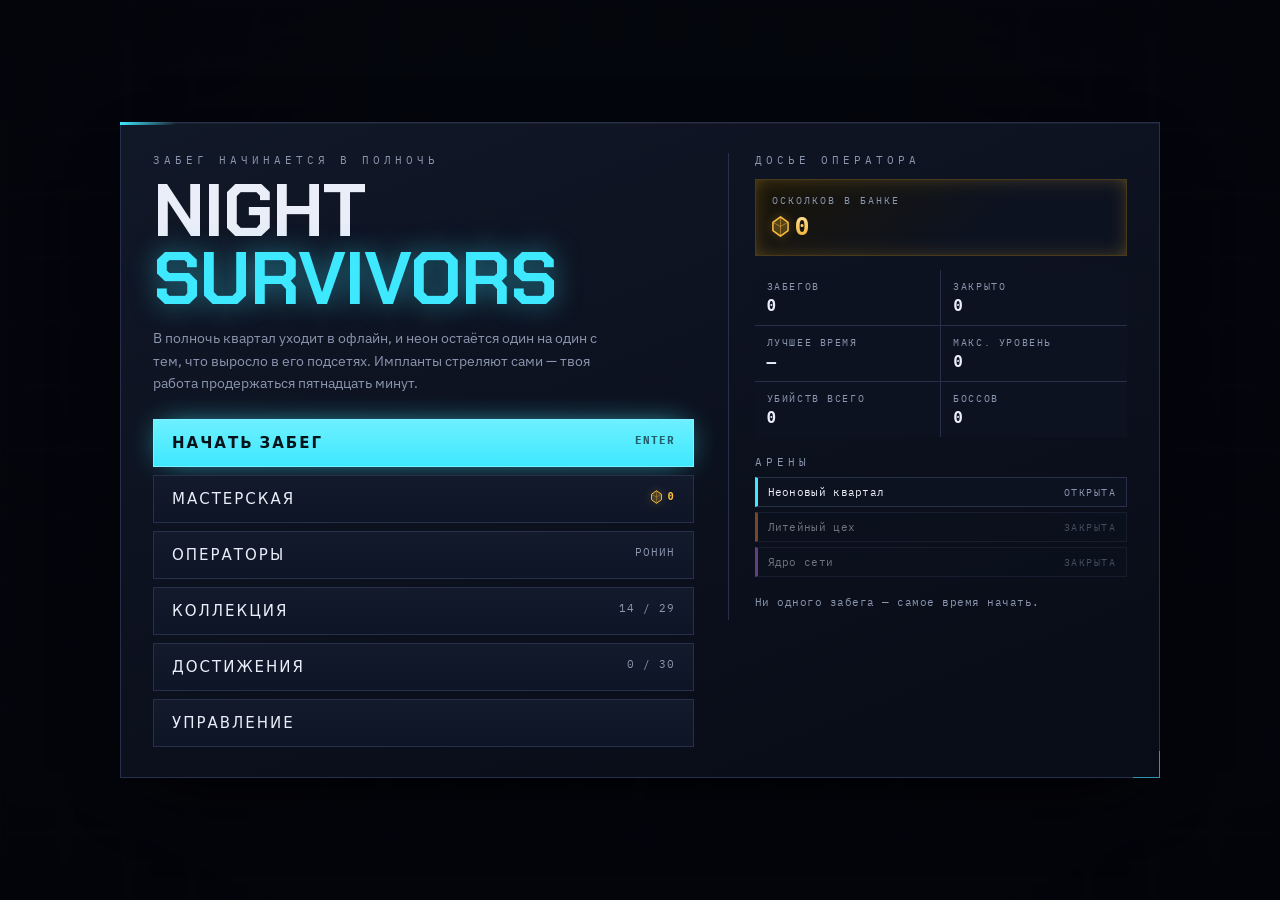
==== commit 88f1912c: "new interface, perks" ====
--- a/index.html
+++ b/index.html
@@ -69,20 +69,42 @@
 @keyframes lowpulse{0%,100%{opacity:1}50%{opacity:.62}}
 
 /* --- опыт: узкая рельса по центру верха --- */
-.xprail{position:absolute;left:50%;top:14px;transform:translateX(-50%);
-  width:min(420px,32vw);display:flex;align-items:center;gap:11px}
+.xprail{position:absolute;left:50%;top:15px;transform:translateX(-50%);
+  width:min(460px,34vw);display:flex;align-items:center;gap:12px}
+/* Уровень: компактный восьмиугольный жетон. Срез идёт по всем четырём
+   углам — у фигуры нет «тяжёлой» стороны, и цифра читается ровно по центру.
+   Ширина растёт вместе с числом, поэтому двузначный уровень не жмётся. */
 .xprail .lvl{font-family:var(--display);font-weight:700;font-size:15px;line-height:1;
-  width:34px;height:34px;flex:none;display:grid;place-items:center;color:#0b1a04;
-  background:linear-gradient(180deg,#d3ff7a,#8ee01f);
-  clip-path:polygon(50% 0,100% 25%,100% 75%,50% 100%,0 75%,0 25%);
-  text-shadow:0 1px 0 rgba(255,255,255,.4)}
-.xptrack{flex:1;position:relative;height:9px;background:#080d18;border:1px solid #23341a;
-  clip-path:polygon(7px 0,100% 0,calc(100% - 7px) 100%,0 100%)}
+  letter-spacing:.5px;min-width:28px;height:28px;padding:0 6px;flex:none;
+  display:flex;align-items:center;justify-content:center;
+  color:var(--lime);background:linear-gradient(180deg,#16210f,#0a1108);
+  border:1px solid #47761a;font-variant-numeric:tabular-nums;
+  clip-path:polygon(5px 0,calc(100% - 5px) 0,100% 5px,100% calc(100% - 5px),
+    calc(100% - 5px) 100%,5px 100%,0 calc(100% - 5px),0 5px);
+  box-shadow:inset 0 0 14px -6px var(--lime),0 0 14px -5px rgba(182,255,61,.55);
+  transition:box-shadow .2s,color .2s}
+/* короткая вспышка в момент уровня */
+.xprail .lvl.up{animation:lvlpop .5s ease}
+@keyframes lvlpop{
+  0%{transform:scale(1)}
+  30%{transform:scale(1.18);color:#e8ffc0;
+    box-shadow:inset 0 0 14px -2px var(--lime),0 0 24px -2px rgba(182,255,61,.95)}
+  100%{transform:scale(1)}}
+.xptrack{flex:1;position:relative;height:10px;background:#070b14;
+  border:1px solid var(--line);overflow:hidden}
 .xptrack i{position:absolute;inset:0;transform-origin:left;transform:scaleX(0);
-  background:linear-gradient(90deg,#5ea310,#b6ff3d);transition:transform .16s linear;
-  box-shadow:0 0 14px rgba(182,255,61,.65)}
-.xpnum{font-family:var(--mono);font-size:10px;color:var(--muted);white-space:nowrap;
-  font-variant-numeric:tabular-nums;min-width:62px;text-align:right}
+  background:linear-gradient(90deg,#3f7a09,#8ede1c 70%,#d6ff86);
+  transition:transform .22s cubic-bezier(.3,.9,.35,1);
+  box-shadow:0 0 18px rgba(182,255,61,.5)}
+/* насечки поверх заливки: почти полная полоса иначе читается как сплошная */
+.xptrack:after{content:"";position:absolute;inset:0;pointer-events:none;
+  background:repeating-linear-gradient(90deg,
+    transparent 0 calc(10% - 1px),rgba(6,9,16,.75) calc(10% - 1px) 10%)}
+.xpnum{font-family:var(--mono);font-size:13px;white-space:nowrap;letter-spacing:.4px;
+  font-variant-numeric:tabular-nums;min-width:78px;text-align:right;
+  display:flex;align-items:baseline;justify-content:flex-end;gap:5px}
+.xpnum b{font-weight:600;color:var(--ink)}
+.xpnum i{font-style:normal;color:var(--muted);font-size:11.5px}
 .bossbar{margin:10px auto 0;width:min(560px,60vw);display:none}
 .bossbar.on{display:block}
 .bossbar .name{font-family:var(--display);font-size:12px;letter-spacing:3px;text-transform:uppercase;
@@ -148,36 +170,65 @@
 .screen{position:fixed;inset:0;z-index:10;display:none;place-items:center;padding:24px;
   background:rgba(4,6,12,.82);backdrop-filter:blur(3px);overflow-y:auto}
 .screen.on{display:grid}
-.panel{width:min(820px,100%);background:linear-gradient(180deg,var(--panel),#0a0e19);
-  border:1px solid var(--line);padding:28px 30px;position:relative}
-.panel:before{content:"";position:absolute;left:-1px;top:-1px;width:44px;height:3px;background:var(--cyan)}
+.panel{width:min(820px,100%);position:relative;padding:30px 32px;
+  background:linear-gradient(158deg,#111827 0%,var(--panel) 42%,#080c16 100%);
+  border:1px solid var(--line);
+  box-shadow:0 26px 70px -30px #000,inset 0 1px 0 rgba(255,255,255,.045)}
+.panel:before{content:"";position:absolute;left:-1px;top:-1px;width:56px;height:3px;
+  background:linear-gradient(90deg,var(--cyan),rgba(62,232,255,0))}
+/* уголки-скобки: дешёвый приём, но панель сразу перестаёт быть просто прямоугольником */
+.panel:after{content:"";position:absolute;right:-1px;bottom:-1px;width:26px;height:26px;
+  border-right:1px solid var(--cyan);border-bottom:1px solid var(--cyan);opacity:.55;
+  pointer-events:none}
+
+/* --- валюта: осколок + число с разделителями --- */
+.cur{display:inline-flex;align-items:center;gap:6px;color:var(--gold);
+  font-variant-numeric:tabular-nums}
+.cur .shd{width:11px;height:14px;flex:none;filter:drop-shadow(0 0 5px rgba(255,194,61,.45))}
+.cur b{font-family:var(--mono);font-weight:600;letter-spacing:.6px}
+.cur.big .shd{width:17px;height:21px}
+.cur.big b{font-size:25px;letter-spacing:1px;
+  background:linear-gradient(180deg,#ffe9a8,#f0a81e);-webkit-background-clip:text;
+  background-clip:text;color:transparent}
+.cur.mute{color:var(--muted)}
+.cur.mute .shd{filter:none}
 h1{font-family:var(--display);font-size:clamp(38px,7vw,72px);line-height:.92;margin:0;letter-spacing:-1px;
   text-wrap:balance;text-transform:uppercase}
 h1 em{font-style:normal;color:var(--cyan);text-shadow:0 0 26px rgba(62,232,255,.5)}
-h2{font-family:var(--display);font-size:22px;letter-spacing:2px;text-transform:uppercase;margin:0 0 14px}
+h2{font-family:var(--display);font-size:26px;letter-spacing:2.5px;text-transform:uppercase;
+  margin:0 0 16px;display:flex;align-items:center;gap:14px;flex-wrap:wrap}
 .eyebrow{font-family:var(--mono);font-size:11px;letter-spacing:4px;text-transform:uppercase;color:var(--muted);
   margin:0 0 10px}
 .lede{color:var(--muted);max-width:56ch;line-height:1.6;margin:14px 0 0;font-size:14px}
 .menu{display:flex;flex-direction:column;gap:8px;margin-top:26px;max-width:330px}
 button{font-family:var(--display);font-size:15px;letter-spacing:2px;text-transform:uppercase;
-  background:var(--panel-2);color:var(--ink);border:1px solid var(--line);padding:11px 16px;
-  text-align:left;cursor:pointer;transition:background .12s,border-color .12s,color .12s;position:relative}
-button:hover:not(:disabled){background:#1b2440;border-color:var(--cyan);color:var(--cyan)}
+  background:linear-gradient(180deg,var(--panel-2),#0e1526);color:var(--ink);
+  border:1px solid var(--line);padding:13px 18px;text-align:left;cursor:pointer;position:relative;
+  transition:background .14s,border-color .14s,color .14s,box-shadow .14s}
+button:hover:not(:disabled){background:linear-gradient(180deg,#1d2848,#141c33);
+  border-color:var(--cyan);color:var(--cyan);box-shadow:0 0 22px -8px var(--cyan)}
 button:focus-visible{outline:2px solid var(--cyan);outline-offset:2px}
 button:disabled{opacity:.4;cursor:not-allowed}
-button.primary{background:var(--cyan);border-color:var(--cyan);color:#04121a;font-weight:700}
-button.primary:hover{background:#7df1ff;border-color:#7df1ff;color:#04121a}
-button .k{font-family:var(--mono);font-size:10px;color:var(--muted);float:right;letter-spacing:1px}
+button.primary{background:linear-gradient(180deg,#6df0ff,var(--cyan));border-color:#7df1ff;
+  color:#04121a;font-weight:700;box-shadow:0 0 30px -10px var(--cyan)}
+button.primary:hover{background:linear-gradient(180deg,#a5f6ff,#5aecff);border-color:#a5f6ff;
+  color:#04121a;box-shadow:0 0 34px -6px var(--cyan)}
+button .k{font-family:var(--mono);font-size:10.5px;color:var(--muted);float:right;letter-spacing:1px;
+  font-variant-numeric:tabular-nums;line-height:1.5}
+button.primary .k{color:rgba(4,18,26,.65)}
+button:hover:not(:disabled) .k{color:inherit;opacity:.8}
 .row{display:flex;gap:10px;flex-wrap:wrap;margin-top:22px}
 .row button{flex:1;min-width:150px;text-align:center}
 .shards{font-family:var(--mono);font-size:13px;color:var(--gold);letter-spacing:1px;
-  font-variant-numeric:tabular-nums}
+  font-variant-numeric:tabular-nums;vertical-align:middle}
+h2 .shards{font-size:15px}
 .hint{font-family:var(--mono);font-size:11px;color:var(--muted);margin-top:18px;letter-spacing:.5px}
 .hint kbd{font-family:var(--mono);border:1px solid var(--line);padding:1px 6px;color:var(--ink);font-size:10px}
 
-/* level-up cards */
-#levelup .panel,#scrClass .panel{width:min(940px,100%);background:none;border:none;padding:0}
-#levelup .panel:before,#scrClass .panel:before{display:none}
+/* level-up cards — селектор был на #levelup, а экран зовётся #scrLevel,
+   поэтому правило годами не работало. Раз рамка панели выглядит уместно,
+   оставляем её обоим экранам и просто даём им ширину под три карточки. */
+#scrLevel .panel,#scrClass .panel{width:min(1000px,100%)}
 #scrClass .card .role{font-family:var(--mono);font-size:9px;letter-spacing:2px;text-transform:uppercase;
   color:var(--muted)}
 #scrClass .card.sel{border-color:var(--cyan);box-shadow:0 0 26px rgba(62,232,255,.2)}
@@ -230,22 +281,37 @@
 .remember input:focus-visible{outline:2px solid var(--cyan);outline-offset:2px}
 
 /* shop */
-.grid{display:grid;grid-template-columns:repeat(auto-fill,minmax(232px,1fr));gap:10px;margin-top:16px;
-  max-height:56vh;overflow-y:auto;padding-right:6px}
-.up{background:var(--panel-2);border:1px solid var(--line);padding:13px 14px;display:flex;
-  flex-direction:column;gap:7px;text-align:left;cursor:pointer;align-items:stretch}
-.up:hover:not(:disabled){border-color:var(--gold);background:#1b2440}
-.up .h{display:flex;justify-content:space-between;align-items:baseline;gap:8px}
-.up .nm{font-family:var(--display);font-size:13px;letter-spacing:1px;text-transform:uppercase}
-.up .cost{font-family:var(--mono);font-size:12px;color:var(--gold);white-space:nowrap}
-.up .d{font-size:12px;color:var(--muted);line-height:1.45;font-family:var(--body);text-transform:none;
-  letter-spacing:0}
-.up .pips{display:flex;gap:3px}
-.up .pips i{height:4px;flex:1;background:var(--line)}
-.up .pips i.f{background:var(--gold)}
-.up.max{opacity:.55}
-.up.max .cost{color:var(--muted)}
-.up:disabled{opacity:.45}
+.grid{display:grid;grid-template-columns:repeat(auto-fill,minmax(296px,1fr));gap:12px;margin-top:18px;
+  max-height:58vh;overflow-y:auto;padding-right:8px}
+.up{background:linear-gradient(170deg,var(--panel-2),#0b101d);border:1px solid var(--line);
+  padding:17px 18px 15px;display:flex;flex-direction:column;gap:10px;text-align:left;
+  cursor:pointer;align-items:stretch;position:relative;
+  transition:transform .13s,border-color .13s,box-shadow .13s,background .13s}
+.up:hover:not(:disabled){border-color:var(--gold);transform:translateY(-3px);
+  background:linear-gradient(170deg,#23202c,#14131f);box-shadow:0 12px 34px -18px var(--gold)}
+.up .h{display:flex;justify-content:space-between;align-items:center;gap:10px}
+.up .nm{font-family:var(--display);font-size:16.5px;letter-spacing:1.4px;text-transform:uppercase;
+  line-height:1.1}
+.up .cost{font-family:var(--mono);font-size:13px;color:var(--gold);white-space:nowrap}
+.up .d{font-size:13.5px;color:var(--muted);line-height:1.5;font-family:var(--body);
+  text-transform:none;letter-spacing:0;flex:1}
+/* уровень: полоски + подпись «3 / 5», иначе приходится считать глазами */
+.up .lv{display:flex;align-items:center;gap:10px}
+.up .pips{display:flex;gap:4px;flex:1}
+.up .pips i{height:6px;flex:1;background:#1a2237;border:1px solid transparent}
+.up .pips i.f{background:linear-gradient(180deg,#ffe08a,#e39a12);border-color:#7a5a12;
+  box-shadow:0 0 9px -2px var(--gold)}
+.up .lvn{font-family:var(--mono);font-size:11px;color:var(--muted);letter-spacing:1px;
+  font-variant-numeric:tabular-nums;flex:none}
+.up.max{border-color:#3a4a2a}
+.up.max .cost{color:var(--lime);letter-spacing:2px;font-size:11px}
+.up.max .lvn{color:var(--lime)}
+.up:disabled{cursor:not-allowed}
+.up:disabled:not(.max){opacity:.5}
+/* не хватает осколков — подсвечиваем именно цену, а не гасим всю карточку */
+.up.poor{opacity:1;border-color:#2a3145}
+.up.poor .nm,.up.poor .d{opacity:.55}
+.up.poor .cost{color:#7a6a3d}
 
 /* characters */
 .chars{display:grid;grid-template-columns:repeat(auto-fit,minmax(210px,1fr));gap:12px;margin-top:16px}
@@ -256,7 +322,8 @@
 .chr .nm{font-family:var(--display);font-size:17px;letter-spacing:1px;text-transform:uppercase}
 .chr .d{font-size:12px;color:var(--muted);line-height:1.5;font-family:var(--body);
   text-transform:none;letter-spacing:0}
-.chr .lock{font-family:var(--mono);font-size:11px;color:var(--gold)}
+.chr .lock{font-family:var(--mono);font-size:11.5px;color:var(--gold);display:flex;
+  align-items:center;gap:6px;letter-spacing:.5px}
 .chr .tag{font-family:var(--mono);font-size:10px;letter-spacing:1px;color:var(--cyan)}
 
 /* results */
@@ -303,7 +370,8 @@
 .qi-card:nth-child(3){animation-delay:.28s}
 @keyframes qiPop{from{opacity:0;transform:translateY(16px) scale(.9)}}
 .qi-card .ico{width:34px;height:34px;flex:none}
-.qi-card .qi-t{text-align:left}
+/* спаны внутри инлайновые — без колонки все три строки слипались в одну */
+.qi-card .qi-t{text-align:left;display:flex;flex-direction:column;gap:3px}
 .qi-card .qi-l{font-family:var(--mono);font-size:10px;letter-spacing:2px;text-transform:uppercase;
   color:var(--muted)}
 .qi-card .qi-n{font-family:var(--display);font-size:17px;letter-spacing:.6px;text-transform:uppercase}
@@ -453,8 +521,8 @@
   color:var(--ac,#3ee8ff)}
 .arena .nm{font-family:var(--display);font-size:20px;letter-spacing:1px;text-transform:uppercase}
 .arena .ds{font-size:12.5px;color:var(--muted);line-height:1.45}
-.arena .mt{display:flex;gap:14px;font-family:var(--mono);font-size:10.5px;color:var(--muted);
-  margin-top:auto;padding-top:8px;border-top:1px solid var(--line)}
+.arena .mt{display:flex;flex-wrap:wrap;gap:6px 14px;font-family:var(--mono);font-size:10.5px;
+  color:var(--muted);margin-top:auto;padding-top:8px;border-top:1px solid var(--line)}
 .arena .mt b{color:var(--ink);font-weight:600}
 .arena .prev{display:flex;gap:6px}
 .arena .prev i{width:13px;height:13px;display:block;background:currentColor;
@@ -466,20 +534,117 @@
 .arena.lock:after{content:"ЗАКРЫТО";position:absolute;right:14px;top:13px;font-family:var(--mono);
   font-size:9px;letter-spacing:2px;color:var(--muted)}
 
-.achgrid{margin-top:16px;max-height:58vh;overflow-y:auto;overflow-x:hidden;padding-right:6px;
-  display:grid;grid-template-columns:repeat(auto-fill,minmax(318px,1fr));gap:8px;align-content:start}
-.achit{display:flex;align-items:center;gap:11px;padding:10px 12px;background:var(--panel-2);
-  border:1px solid var(--line);border-left:3px solid var(--rar,#8fa3c8);min-height:56px}
-.achit .ico{width:26px;height:26px;flex:none}
-.achit .tx{flex:1;min-width:0;display:flex;flex-direction:column;gap:2px}
-.achit .nm{font-family:var(--display);font-size:13.5px;letter-spacing:.6px;text-transform:uppercase;
-  color:var(--ink)}
-.achit .sub{font-family:var(--mono);font-size:11px;color:var(--muted);line-height:1.35}
+.achbar{height:6px;background:#0a0f1c;border:1px solid var(--line);margin:2px 0 16px;position:relative}
+.achbar i{position:absolute;inset:0;right:auto;background:linear-gradient(90deg,#8fa3c8,var(--gold));
+  transition:width .3s ease;box-shadow:0 0 14px -3px var(--gold)}
+.achgrid{margin-top:16px;max-height:56vh;overflow-y:auto;overflow-x:hidden;padding-right:8px;
+  display:grid;grid-template-columns:repeat(auto-fill,minmax(340px,1fr));gap:10px;align-content:start}
+.achit{display:flex;align-items:center;gap:14px;padding:14px 16px;position:relative;
+  background:linear-gradient(170deg,var(--panel-2),#0b101d);
+  border:1px solid var(--line);border-left:3px solid var(--rar,#8fa3c8);min-height:68px}
+.achit .ico{width:32px;height:32px;flex:none}
+.achit .tx{flex:1;min-width:0;display:flex;flex-direction:column;gap:4px}
+.achit .nm{font-family:var(--display);font-size:16px;letter-spacing:1px;text-transform:uppercase;
+  color:var(--ink);line-height:1.1}
+.achit .sub{font-size:12.5px;color:var(--muted);line-height:1.4;font-family:var(--body)}
 .achit .rr{font-family:var(--mono);font-size:9px;letter-spacing:2px;text-transform:uppercase;
-  color:var(--rar,#8fa3c8);flex:none;align-self:flex-start}
-.achit.got{background:#16203a;box-shadow:inset 0 0 22px -12px var(--rar,#8fa3c8)}
-.achit.locked{opacity:.44}
+  color:var(--rar,#8fa3c8);flex:none;align-self:flex-start;opacity:.85}
+.achit.got{background:linear-gradient(170deg,#1a2440,#0d1424);
+  box-shadow:inset 0 0 34px -16px var(--rar,#8fa3c8)}
+/* галочка в углу: сразу видно, что собрано, даже без фильтра */
+.achit.got:after{content:"✓";position:absolute;right:14px;bottom:10px;font-size:13px;
+  color:var(--rar,#8fa3c8);opacity:.8}
+.achit.locked{opacity:.5}
 .achit.locked .nm{color:var(--muted)}
+.achit.locked .ico{opacity:.7}
+
+/* номер круга в бесконечности — приклеен к часам, чтобы не искать глазами */
+.clockrow{display:flex;align-items:baseline;gap:9px}
+.clockrow .cyc{font-family:var(--mono);font-size:12px;letter-spacing:2px;color:var(--gold);
+  text-shadow:0 0 10px rgba(255,194,61,.5);white-space:nowrap}
+.clockrow .cyc[hidden]{display:none}
+
+/* --- модификаторы в карточке арены --- */
+/* мини-меню живёт в подвале карточки: в углу оно наезжало на название */
+.arena .amods{display:flex;flex-wrap:wrap;gap:6px;padding-top:9px;border-top:1px dashed var(--line)}
+.arena .mod{display:flex;align-items:center;gap:6px;padding:5px 9px;background:#0b1020;
+  border:1px solid var(--line);color:var(--muted);font:inherit;font-family:var(--mono);
+  font-size:9.5px;letter-spacing:1.5px;text-transform:uppercase;cursor:pointer;line-height:1}
+.arena .mod:hover{border-color:var(--ac,#3ee8ff);color:var(--ink)}
+.arena .mod b{font-size:11px;font-weight:600}
+.arena .mod .box{width:9px;height:9px;border:1px solid currentColor;flex:none}
+.arena .mod.on{color:var(--ac,#3ee8ff);border-color:var(--ac,#3ee8ff);background:#12203a}
+.arena .mod.on .box{background:currentColor}
+/* когда что-то включено, у карточки заметнее рамка — видно с первого взгляда */
+.arena.modded{border-color:var(--ac,#3ee8ff);box-shadow:inset 0 0 40px -22px var(--ac,#3ee8ff)}
+.arena .ds{padding-right:76px}
+.arena .mt{margin-top:0}
+.arena .modhint{font-family:var(--mono);font-size:10.5px;color:var(--ac,#3ee8ff);line-height:1.45}
+
+/* --- фильтры на экране достижений --- */
+.filters{display:flex;flex-wrap:wrap;gap:6px;align-items:center;margin-top:4px}
+.filters .sep{width:1px;height:18px;background:var(--line);margin:0 5px}
+.filters button{padding:7px 14px;background:#0b1020;border:1px solid var(--line);color:var(--muted);
+  font:inherit;font-family:var(--mono);font-size:11px;letter-spacing:1.5px;text-transform:uppercase;
+  cursor:pointer;line-height:1.4}
+.filters button:hover{color:var(--ink);border-color:var(--rr,#3ee8ff)}
+.filters button.on{color:var(--rr,#3ee8ff);border-color:var(--rr,#3ee8ff);background:#12203a}
+.filters button i{font-style:normal;opacity:.6;margin-left:5px}
+.achgrid .none{grid-column:1/-1;font-family:var(--mono);font-size:12px;color:var(--muted);
+  padding:22px 4px;text-align:center}
+
+/* --- главное меню: слева вход, справа досье по сохранению --- */
+.menupanel{width:min(1040px,100%);display:grid;grid-template-columns:1.15fr .85fr;gap:34px;
+  align-items:start}
+.menupanel h1{font-size:clamp(40px,6.4vw,74px)}
+.menupanel .menu{margin-top:24px;max-width:none}
+.dossier{border-left:1px solid var(--line);padding-left:26px;min-width:0}
+.dossier .eyebrow{margin-bottom:12px}
+.balance{display:flex;flex-direction:column;gap:5px;padding:14px 16px;
+  background:linear-gradient(140deg,#1a1508,#0d1220 60%);border:1px solid #47391a;
+  box-shadow:inset 0 0 30px -18px var(--gold)}
+.balance .bl{font-family:var(--mono);font-size:10px;letter-spacing:2px;text-transform:uppercase;
+  color:var(--muted)}
+.dstats{display:grid;grid-template-columns:1fr 1fr;gap:1px;margin-top:14px;background:var(--line)}
+.dstats div{background:#0c1220;padding:10px 12px;display:flex;flex-direction:column;gap:3px}
+.dstats span{font-family:var(--mono);font-size:9.5px;letter-spacing:1.6px;text-transform:uppercase;
+  color:var(--muted)}
+.dstats b{font-family:var(--mono);font-size:16px;font-weight:600;color:var(--ink);
+  font-variant-numeric:tabular-nums;letter-spacing:.5px}
+.darenas{display:flex;flex-direction:column;gap:5px}
+.darenas div{display:flex;align-items:center;gap:9px;padding:7px 10px;background:#0c1220;
+  border:1px solid var(--line);border-left:3px solid var(--ac);font-family:var(--mono);font-size:11px}
+.darenas .an{flex:1;color:var(--ink);letter-spacing:.3px}
+.darenas .as{font-size:9.5px;letter-spacing:1.5px;text-transform:uppercase;color:var(--muted)}
+.darenas div.done .as{color:var(--lime)}
+.darenas div.lock{opacity:.45}
+.darenas .mk{font-size:10px;color:var(--ac);letter-spacing:1px}
+@media (max-width:860px){
+  .menupanel{grid-template-columns:1fr;gap:24px}
+  .dossier{border-left:none;border-top:1px solid var(--line);padding-left:0;padding-top:20px}
+}
+
+/* осколки в HUD — золотом, как и везде */
+.stats .sgold b{color:var(--gold)}
+
+/* --- достижения, полученные за забег: блок на экране итогов --- */
+.endach{display:none;margin-top:18px;padding-top:16px;border-top:1px solid var(--line)}
+.endach.on{display:block}
+.endach .eh{font-family:var(--mono);font-size:10px;letter-spacing:3px;text-transform:uppercase;
+  color:var(--muted);margin-bottom:10px}
+.endach .er{display:grid;grid-template-columns:repeat(auto-fill,minmax(232px,1fr));gap:8px}
+.endach .ea{display:flex;align-items:center;gap:10px;padding:9px 12px;background:#0f1628;
+  border:1px solid var(--line);border-left:3px solid var(--rar,#8fa3c8);
+  animation:eaPop .3s backwards}
+.endach .ea:nth-child(2){animation-delay:.07s}
+.endach .ea:nth-child(3){animation-delay:.14s}
+.endach .ea:nth-child(n+4){animation-delay:.2s}
+@keyframes eaPop{from{opacity:0;transform:translateY(8px)}}
+.endach .ea .ico{width:22px;height:22px;flex:none}
+.endach .ea .t{display:flex;flex-direction:column;gap:2px;min-width:0}
+.endach .ea .n{font-family:var(--display);font-size:12.5px;letter-spacing:.8px;text-transform:uppercase}
+.endach .ea .r{font-family:var(--mono);font-size:8.5px;letter-spacing:2px;text-transform:uppercase;
+  color:var(--rar,#8fa3c8)}
 </style>
 
 <canvas id="cv"></canvas>
@@ -489,11 +654,12 @@
 <div id="hud">
   <div class="topbar">
     <div>
-      <div class="clock" id="clock">00:00</div>
+      <div class="clockrow"><div class="clock" id="clock">00:00</div>
+        <span class="cyc" id="cycTag" hidden>КРУГ 2</span></div>
       <div class="timeline" id="timeline"><i class="tfill" id="tlFill"></i></div>
       <div class="stats">
         <span>УБИЙСТВ <b id="sKills">0</b></span>
-        <span>ОСКОЛКИ <b id="sGold">0</b></span>
+        <span class="sgold">ОСКОЛКИ <b id="sGold">0</b></span>
         <span>ВОЛНА <b id="sWave">1</b></span>
         <span id="chestStat">СУНДУК <b id="sChest">45 с</b></span>
         <span id="rushStat" hidden style="color:var(--lime)">РАЗГОН <b id="sRush">+0%</b></span>
@@ -508,7 +674,7 @@
   <div class="xprail">
     <span class="lvl" id="lvlTxt">1</span>
     <div class="xptrack"><i id="xpFill"></i></div>
-    <span class="xpnum" id="xpNum">0 / 14</span>
+    <span class="xpnum"><b id="xpNum">0</b><i id="xpMax">/ 14</i></span>
   </div>
   <div class="bossbar" id="bossBar">
     <div class="name" id="bossName">НАДЗИРАТЕЛЬ</div>
@@ -534,21 +700,32 @@
 <div id="dash"><span>РЫВОК</span><span class="key" id="dashKey">SPACE</span></div>
 
 <div class="screen on" id="scrMenu">
-  <div class="panel">
-    <p class="eyebrow">Забег начинается в полночь</p>
-    <h1>Night<br><em>survivors</em></h1>
-    <p class="lede">В полночь квартал уходит в офлайн, и неон остаётся один на один с тем,
-      что выросло в его подсетях. Импланты стреляют сами — твоя работа продержаться
-      пятнадцать минут.</p>
-    <div class="menu">
-      <button class="primary" id="bPlay">Начать забег <span class="k">ENTER</span></button>
-      <button id="bShop">Мастерская <span class="k" id="kShards">0 ◈</span></button>
-      <button id="bChars">Операторы</button>
-      <button id="bCollection">Коллекция <span class="k" id="kCol">0 / 0</span></button>
-      <button id="bAch">Достижения <span class="k" id="kAch">0 / 0</span></button>
-      <button id="bHelp">Управление</button>
+  <div class="panel menupanel">
+    <div class="mleft">
+      <p class="eyebrow">Забег начинается в полночь</p>
+      <h1>Night<br><em>survivors</em></h1>
+      <p class="lede">В полночь квартал уходит в офлайн, и неон остаётся один на один с тем,
+        что выросло в его подсетях. Импланты стреляют сами — твоя работа продержаться
+        пятнадцать минут.</p>
+      <div class="menu">
+        <button class="primary" id="bPlay">Начать забег <span class="k">ENTER</span></button>
+        <button id="bShop">Мастерская <span class="k" id="kShards"></span></button>
+        <button id="bChars">Операторы <span class="k" id="kChar">—</span></button>
+        <button id="bCollection">Коллекция <span class="k" id="kCol">0 / 0</span></button>
+        <button id="bAch">Достижения <span class="k" id="kAch">0 / 0</span></button>
+        <button id="bHelp">Управление</button>
+      </div>
     </div>
-    <p class="hint">Лучший результат: <span id="bestTxt">—</span></p>
+    <!-- правая колонка: сводка по сохранению, чтобы меню не было пустым -->
+    <aside class="dossier">
+      <p class="eyebrow">Досье оператора</p>
+      <div class="balance"><span class="bl">Осколков в банке</span>
+        <span class="bv" id="mShards"></span></div>
+      <div class="dstats" id="mStats"></div>
+      <p class="eyebrow" style="margin:18px 0 8px">Арены</p>
+      <div class="darenas" id="mArenas"></div>
+      <p class="hint" id="bestTxt">—</p>
+    </aside>
   </div>
 </div>
 
@@ -581,16 +758,16 @@
     <p class="lede">По кварталу разбросаны <span style="color:var(--gold)">неонки</span> — ломай их любым
       уроном по площади. Внутри бывает аптечка или <span style="color:var(--cyan)">магнит</span>, который
       разом стягивает к тебе весь опыт и все аптечки с карты.</p>
-    <p class="lede">После забега ты уносишь <span style="color:var(--gold)">осколки ◈</span> — их тратят
+    <p class="lede">После забега ты уносишь <span style="color:var(--gold)">осколки</span> — их тратят
       в мастерской на постоянные улучшения. Они не сгорают при смерти, так что каждый забег двигает тебя дальше.</p>
     <div class="row"><button id="bHelpBack">Назад <span class="k">ESC</span></button></div>
   </div>
 </div>
 
 <div class="screen" id="scrShop">
-  <div class="panel">
+  <div class="panel wide">
     <p class="eyebrow">Постоянные улучшения</p>
-    <h2>Мастерская <span class="shards" id="shopShards">0 ◈</span></h2>
+    <h2>Мастерская <span class="shards" id="shopShards"></span></h2>
     <div class="grid" id="shopGrid"></div>
     <div class="row">
       <button id="bShopBack">Назад <span class="k">ESC</span></button>
@@ -621,22 +798,24 @@
   <div class="panel wide">
     <p class="eyebrow">Что уже сделано</p>
     <h2>Достижения <span class="shards" id="achCount">0 / 0</span></h2>
+    <div class="achbar"><i id="achBarFill" style="width:0%"></i></div>
+    <div class="filters" id="achFilters"></div>
     <div class="achgrid" id="achGrid"></div>
     <div class="row"><button id="bAchBack">Назад <span class="k">ESC</span></button></div>
   </div>
 </div>
 
 <div class="screen" id="scrChars">
-  <div class="panel">
+  <div class="panel wide">
     <p class="eyebrow">Кто выходит на забег</p>
-    <h2>Операторы <span class="shards" id="charShards">0 ◈</span></h2>
+    <h2>Операторы <span class="shards" id="charShards"></span></h2>
     <div class="chars" id="charGrid"></div>
     <div class="row"><button id="bCharBack">Назад <span class="k">ESC</span></button></div>
   </div>
 </div>
 
 <div class="screen" id="scrClass">
-  <div class="panel">
+  <div class="panel wide">
     <p class="eyebrow" style="text-align:center">Способность на забег — выбери одну</p>
     <div class="cards" id="classRow"></div>
     <p class="hint" style="text-align:center">Бьёт по <kbd>ЛКМ</kbd> в сторону курсора · <kbd>ESC</kbd> назад</p>
@@ -674,6 +853,7 @@
     <p class="eyebrow" id="endEyebrow">Забег окончен</p>
     <h1 style="font-size:clamp(30px,5vw,52px)" id="endTitle">Тебя погасили</h1>
     <div class="tbl" id="endTbl"></div>
+    <div class="endach" id="endAch"></div>
     <div class="break" id="endBreak"></div>
     <div class="row">
       <button class="primary" id="bAgain">Ещё раз <span class="k">ENTER</span></button>
@@ -710,6 +890,21 @@
   return String((s / 60) | 0).padStart(2, "0") + ":" + String(s % 60).padStart(2, "0");
 };
 const $ = id => document.getElementById(id);
+
+/* Крупные числа разделяем тонким пробелом: обычный неразрывный из
+   toLocaleString в моноширинном шрифте выглядит дырой. */
+const fmtNum = n => Math.round(n).toLocaleString("ru-RU").replace(/ /g, " ");
+
+/* Фирменный осколок вместо знака «◈»: тот терялся среди цифр и выглядел
+   как опечатка. Цвет наследуется через currentColor, поэтому одна и та же
+   разметка годится и для золотого баланса, и для приглушённой цены. */
+const SHARD = '<svg class="shd" viewBox="0 0 16 20" fill="none" aria-hidden="true">' +
+  '<path d="M8 .8 15.2 6v8L8 19.2.8 14V6z" fill="currentColor" opacity=".16"/>' +
+  '<path d="M8 .8 15.2 6v8L8 19.2.8 14V6z" stroke="currentColor" stroke-width="1.4" stroke-linejoin="round"/>' +
+  '<path d="M8 .8v18.4M.8 6l7.2 4 7.2-4" stroke="currentColor" stroke-width=".9" opacity=".5"/></svg>';
+/* цена/баланс одним куском: иконка + число с разделителями */
+const cur = (n, cls) => '<span class="cur' + (cls ? " " + cls : "") + '">' +
+  SHARD + '<b>' + fmtNum(n) + '</b></span>';
 function shuffle(a) {
   for (let i = a.length - 1; i > 0; i--) { const j = (Math.random() * (i + 1)) | 0; const t = a[i]; a[i] = a[j]; a[j] = t; }
   return a;
@@ -842,23 +1037,33 @@
   /* готовность: тихий высокий щелчок, чтобы не следить за углом экрана */
   ready() { this.blip(1560, 0.05, "triangle", 0.035, 180); },
   ach() { this.blip(784, 0.16, "sine", 0.05); setTimeout(() => this.blip(1175, 0.3, "sine", 0.045), 110); },
+  /* крит: короткий яркий щелчок поверх обычного попадания */
+  crit() { this.blip(1760, 0.06, "square", 0.045, 520); },
+  cycle() {
+    this.seq([0, 1, 2], 150, n => this.blip(220 / Math.pow(1.22, n), 0.6, "sawtooth", 0.14, -30));
+    this.noise(1.1, 0.16, 300);
+  },
   ultReady() { this.blip(1420, 0.07, "triangle", 0.055, 120); setTimeout(() => this.blip(2130, 0.09, "triangle", 0.05, 160), 70); },
   empty() { this.blip(220, 0.06, "square", 0.03, -70); },
   die() { this.seq([0, 1, 2, 3, 4], 130, (n) => this.blip(360 / (1 + n * 0.35), 0.34, "sawtooth", 0.15, -70)); },
   win() { this.seq([0, 4, 7, 12, 16, 19], 140, (n) => this.blip(330 * Math.pow(2, n / 12), 0.5, "triangle", 0.12)); },
   /* фон: медленное басовое остинато, слои добавляются по мере накала */
-  music(dt, intensity) {
+  /* тональность, лад и темп приходят от арены — см. ARENAS[].music */
+  music(dt, intensity, m) {
     if (!this.ctx || !this.on) return;
     this.timer -= dt;
     if (this.timer > 0) return;
-    const beat = 0.34;
+    const beat = (m && m.beat) || 0.34;
     this.timer = beat;
-    const root = 55, scale = [0, 3, 5, 7, 10, 12, 15];
+    const root = (m && m.root) || 55;
+    const scale = (m && m.scale) || [0, 3, 5, 7, 10, 12, 15];
+    const wave = (m && m.wave) || "sawtooth";
+    const lead = (m && m.lead) || "square";
     const s = this.step++;
-    if (s % 4 === 0) this.blip(root * Math.pow(2, (s % 32 < 16 ? 0 : 3) / 12), beat * 2.4, "sawtooth", 0.1, 0, this.musicGain);
+    if (s % 4 === 0) this.blip(root * Math.pow(2, (s % 32 < 16 ? 0 : 3) / 12), beat * 2.4, wave, 0.1, 0, this.musicGain);
     if (s % 2 === 0) this.noise(0.04, 0.02 + intensity * 0.015, 6000);
     if (intensity > 0.25 && s % 4 === 2)
-      this.blip(root * 4 * Math.pow(2, scale[(s * 3) % scale.length] / 12), beat * 0.8, "square", 0.03, 0, this.musicGain);
+      this.blip(root * 4 * Math.pow(2, scale[(s * 3) % scale.length] / 12), beat * 0.8, lead, 0.03, 0, this.musicGain);
     if (intensity > 0.6 && s % 8 === 5)
       this.blip(root * 8 * Math.pow(2, scale[(s * 5) % scale.length] / 12), beat * 0.5, "triangle", 0.025, 0, this.musicGain);
   }
@@ -873,6 +1078,8 @@
   unlocked: [], total: DEF_TOTAL(),
   /* арены: какая выбрана и какие уже закрыты (дошёл до 15:00) */
   arena: 0, arenaDone: [], beaten: false,
+  /* модификаторы по аренам: { quarter: { hyper: true, endless: false }, … } */
+  mods: {},
   /* достижения и список уже собранных эволюций — по ним считаются ачивки */
   ach: [], evoSeen: []
 });
@@ -889,6 +1096,7 @@
   if (!save.total || typeof save.total !== "object") save.total = DEF_TOTAL();
   else save.total = Object.assign(DEF_TOTAL(), save.total);
   if (!Array.isArray(save.arenaDone)) save.arenaDone = [];
+  if (!save.mods || typeof save.mods !== "object") save.mods = {};
   if (!Array.isArray(save.ach)) save.ach = [];
   if (!Array.isArray(save.evoSeen)) save.evoSeen = [];
   if (typeof save.arena !== "number") save.arena = 0;
@@ -1578,21 +1786,45 @@
     id: "quarter", name: "Неоновый квартал", tag: "Начало",
     d: "Спальный район, который в полночь остался без сети. Знакомая публика из подсетей.",
     roster: ["crawler", "runner", "brute", "shooter", "swarm", "ghost"],
-    mult: 1, floor: ["#0a0e1a", "#05070e"], grid: "#2a3e63", accent: "#3ee8ff"
+    mult: 1, floor: ["#0a0e1a", "#05070e"], grid: "#2a3e63", accent: "#3ee8ff",
+    /* музыка: корень баса в герцах и лад. Квартал — ровный минор */
+    music: { root: 55, scale: [0, 3, 5, 7, 10, 12, 15], beat: 0.34, wave: "sawtooth", lead: "square" }
   },
   {
     id: "foundry", name: "Литейный цех", tag: "Жарко",
     d: "Старое производство под кварталом. Здесь всё раскалено, и местные крепче.",
     roster: ["slag", "welder", "hulk", "spitter", "runner", "swarm"],
-    mult: 1.35, floor: ["#1a0c06", "#0b0503"], grid: "#7a3a16", accent: "#ff8a3c"
+    mult: 1.35, floor: ["#1a0c06", "#0b0503"], grid: "#7a3a16", accent: "#ff8a3c",
+    /* цех ниже и грязнее: бас на кварту вниз, фригийский лад, темп тяжелее */
+    music: { root: 41, scale: [0, 1, 5, 7, 8, 12, 13], beat: 0.4, wave: "square", lead: "sawtooth" }
   },
   {
     id: "core", name: "Ядро сети", tag: "Финал",
     d: "То, откуда всё лезло. На пятнадцатой минуте выходит Первоисточник — конец истории.",
     roster: ["shard", "warden", "glitch", "turret", "ghost", "swarm"],
-    mult: 1.8, floor: ["#0d0618", "#05030d"], grid: "#5b2a86", accent: "#c77dff"
+    mult: 1.8, floor: ["#0d0618", "#05030d"], grid: "#5b2a86", accent: "#c77dff",
+    /* ядро выше и холоднее: целотонный лад, быстрый пульс, чистые волны */
+    music: { root: 62, scale: [0, 2, 4, 6, 8, 10, 12], beat: 0.29, wave: "triangle", lead: "triangle" }
   }
 ];
+
+/* --- модификаторы арены ------------------------------------------------
+   Открываются на той арене, которую ты уже закрыл. Ставятся галочкой прямо
+   в карточке выбора и действуют только на неё.                            */
+const ARENA_MODS = [
+  {
+    id: "hyper", name: "Гипер", short: "⚡",
+    d: "Все враги заметно крепче, быстрее и валят гуще. Зато осколков вдвое больше.",
+    hp: 1.7, dmg: 1.35, spd: 1.08, rate: 1.2, elite: 0.035, greed: 1
+  },
+  {
+    id: "endless", name: "Бесконечность", short: "∞",
+    d: "Жнец не приходит. Каждые 15 минут начинается новый круг: расписание боссов повторяется, а враги становятся крепче предыдущего круга.",
+    greed: 0.35
+  }
+];
+/* прибавка за каждый пройденный круг в режиме бесконечности */
+const CYCLE_HP = 1.45, CYCLE_DMG = 1.16, CYCLE_GREED = 0.3;
 
 /* --- достижения --------------------------------------------------------
    Каждое проверяется по одному снимку статистики (см. achStats в 03-game.js),
@@ -1654,7 +1886,6 @@
   { id: "regen", name: "Наноремонт", max: 4, cost: l => [70, 150, 280, 460][l], d: l => "+" + (l * 0.3).toFixed(1) + " HP в секунду" },
   { id: "dash", name: "Форсаж", max: 3, cost: l => [80, 170, 320][l], d: l => "−" + (l * 0.45).toFixed(2) + " с к откату рывка" },
   { id: "greed", name: "Скан трофеев", max: 5, cost: l => [45, 95, 170, 300, 500][l], d: l => "+" + (l * 10) + "% осколков за забег" },
-  { id: "start", name: "Предзагрузка", max: 3, cost: l => [120, 260, 500][l], d: l => "Начинаешь забег с " + l + " апгрейдом(ами)" },
   { id: "luck", name: "Радар", max: 3, cost: l => [110, 240, 450][l], d: l => "+" + (l * 5) + "% шанс элитного врага с сундуком" },
   { id: "revive", name: "Резервная копия", max: 1, cost: () => 650, d: () => "Один раз за забег поднимает с 50% здоровья" },
   { id: "reroll", name: "Реролл", max: 3, cost: l => [120, 260, 480][l], d: l => l + " переброса набора карт за забег" },
@@ -1662,6 +1893,8 @@
   { id: "growth", name: "Нейролинк", max: 5, cost: l => [60, 130, 240, 400, 620][l], d: l => "+" + (l * 4) + "% опыта за забег" },
   { id: "echo", name: "Эхо", max: 2, cost: l => [1200, 2200][l], d: l => "+" + l + (l === 1 ? " снаряд" : " снаряда") + " всему оружию со снарядами" },
   { id: "cool", name: "Турбина", max: 3, cost: l => [150, 320, 560][l], d: l => "−" + Math.round((1 - Math.pow(0.92, l)) * 100) + "% отката всему оружию и навыку" },
+  { id: "siege", name: "Сапёр", max: 4, cost: l => [70, 150, 270, 440][l], d: l => "+" + (l * 5) + "% урона по боссам" },
+  { id: "crit", name: "Пробой", max: 4, cost: l => [100, 210, 380, 640][l], d: l => l * 5 + "% шанс пробить броню: двойной урон" },
   { id: "curse", name: "Проклятие", max: 4, cost: l => [90, 180, 330, 560][l], d: l => "Враги на " + (l * 12) + "% злее, но осколков на " + (l * 25) + "% больше" }
 ];
 
@@ -1759,7 +1992,6 @@
 const CHEST_GOLD_EVERY = 4;   // каждый четвёртый сундук — золотой
 const WAVE_EVERY = 120;       // большая волна раз в две минуты
 const WAVE_WARN = 2.5;        // столько секунд предупреждаем до её выхода
-const ENDLESS_BOSS_EVERY = 150; // после финала боссы приходят по кругу раз в 2.5 минуты
 const RUSH_PER_KILL = 0.025;  // +2.5% скорости за врага, убитого активным навыком…
 const RUSH_CAP = 0.3;         // …не выше +30%…
 const RUSH_TIME = 1;          // …держится секунду после каста…
@@ -1775,6 +2007,8 @@
 const DIM_GAP = 0.5;          // и не мигает чаще этого, пока держишь кнопку
 const REFUND_PER_KILL = 0.035; // столько заряда возвращает одно убийство навыком
 const REFUND_SHARE = 0.45;     // но суммарно не больше 45% заряда за каст
+const PICK_BOOST = 1;         // столько держится расширенный сбор после рывка
+const PICK_BOOST_MUL = 0.9;   // …и настолько он шире обычного в первый момент
 const MAX_ENEMIES = 340;      // потолок толпы: выше начинает проседать кадр
 const MAX_WEAPONS = 4;
 const MAX_PASSIVES = 6;
@@ -1787,7 +2021,7 @@
   parts: [], nums: [], slashes: [], zaps: [], beams: [], wells: [], props: [], pools: [], discs: [],
   grid: new Grid(56), pgrid: new Grid(96), propT: 0,
   cam: { x: 0, y: 0 }, shake: 0,
-  kills: 0, gold: 0, bonus: 0, bossIdx: 0, boss: null,
+  kills: 0, gold: 0, bonus: 0, bossIdx: 0, boss: null, crits: 0,
   spawnAcc: 0, pendingUps: 0, won: false, damageDealt: 0,
   chestT: 0, chests: 0, reaper: false, autoPick: null,
   /* кто именно наносит урон прямо сейчас — источник пишется в статистику */
@@ -1798,8 +2032,8 @@
   /* арена забега: свой набор врагов, боссов и палитра пола */
   arena: 0, arenaDef: null, bosses: [], roster: [],
   /* после финального босса забег уходит в бесконечный — боссы идут по кругу */
-  endless: false, endlessT: 0, endlessIdx: 0,
-  runQuests: 0, firstHit: -1, achT: 0
+  endless: false, hyper: false, cycle: 0,
+  runQuests: 0, firstHit: -1, achT: 0, runAch: []
 };
 const scratch = [];
 /* отдельный буфер: неонки задеваются изнутри циклов, которые уже идут по scratch */
@@ -1812,7 +2046,7 @@
     x: 0, y: 0, vx: 0, vy: 0, r: 11, face: -Math.PI / 2,
     level: 1, xp: 0, xpNext: 14,
     weapons: [], passives: {},
-    dashT: 0, dashCd: 0, inv: 0, hitFlash: 0,
+    dashT: 0, dashCd: 0, pickT: 0, inv: 0, hitFlash: 0,
     ability: ABILITIES[save.ability] ? save.ability : "phantom",
     abCharge: 1, abLvl: 1, abRefund: 0, abGap: 0,  // заряды копятся, первый выдаём сразу
     chargeSeen: 1, dashSeen: false,                // для отлова момента готовности
@@ -1844,6 +2078,8 @@
   p.areaMul = 1 + L("area") * 0.12;
   p.speed = 196 * (1 + L("boots") * 0.09) * (1 + metaLvl("spd") * 0.04) * (m.spd || 1);
   p.pickR = 78 * (1 + L("magnet") * 0.3) * (1 + metaLvl("mag") * 0.18);
+  p.bossMul = 1 + metaLvl("siege") * 0.05;     // «Сапёр»: прибавка только по боссам
+  p.crit = metaLvl("crit") * 0.05;             // «Пробой»: шанс на двойной урон
   p.armor = L("armor") * 2 + metaLvl("armor");
   p.regen = metaLvl("regen") * 0.3;
   p.greedMul = (1 + L("greed") * 0.18) * (1 + metaLvl("greed") * 0.1) * (m.greed || 1)
@@ -1854,6 +2090,10 @@
   p.luck = L("luck") * 0.06 + metaLvl("luck") * 0.05 + (m.luck || 0);
   p.areaMul *= (m.area || 1);
   p.dashCdMax = Math.max(0.7, 2.2 - metaLvl("dash") * 0.45);
+  /* Ульта — единственное, что не качается картами дальше пятого уровня,
+     и к поздней игре она проседала на фоне оружия. Поэтому её урон растёт
+     вместе с уровнем персонажа: +2% за уровень, потолок ×2.5 (75-й уровень). */
+  p.ultMul = Math.min(2.5, 1 + (p.level - 1) * 0.02);
   const newMax = p.baseHp + L("heart") * 22;
   if (newMax !== p.maxHp) { const d = newMax - p.maxHp; p.maxHp = newMax; if (d > 0) p.hp += d; }
   p.hp = Math.min(p.hp, p.maxHp);
@@ -1865,14 +2105,44 @@
   if (i <= 0) return true;
   return save.arenaDone.indexOf(ARENAS[i - 1].id) >= 0;
 }
+function arenaMods(id) {
+  const m = save.mods[id];
+  return { hyper: !!(m && m.hyper), endless: !!(m && m.endless) };
+}
+/* модификатор можно включить только на уже пройденной арене */
+function modsAllowed(i) { return save.arenaDone.indexOf(ARENAS[i].id) >= 0; }
 function setArena(i) {
   if (!(i >= 0 && i < ARENAS.length) || !arenaUnlocked(i)) i = 0;
   g.arena = i;
   g.arenaDef = ARENAS[i];
   g.roster = ARENAS[i].roster.map(id => ENEMY_BY_ID[id]).filter(Boolean);
+  const mods = modsAllowed(i) ? arenaMods(ARENAS[i].id) : { hyper: false, endless: false };
+  g.hyper = mods.hyper;
+  g.endless = mods.endless;
   const last = i === ARENAS.length - 1;
-  g.bosses = BOSSES.filter(b => b.arena === i || (b.reaper && !last));
+  /* в бесконечности Жнеца нет: он обрывает забег, а тут забег не обрывается */
+  g.bosses = BOSSES.filter(b => b.arena === i || (b.reaper && !last && !g.endless));
   g.bosses.sort((a, b) => a.t - b.t);
+}
+
+/* Музыка слушается модификаторов: гипер гонит темп и делает бас злее,
+   каждый круг поднимает тональность на полтона. Настройки кэшируются —
+   объект пересобирается только когда что-то из этого меняется. */
+let _mcKey = "", _mc = null;
+function musicCfg() {
+  const base = g.arenaDef && g.arenaDef.music;
+  if (!base) return null;
+  const key = g.arena + "|" + (g.hyper ? 1 : 0) + "|" + g.cycle;
+  if (key === _mcKey) return _mc;
+  _mcKey = key;
+  _mc = Object.assign({}, base);
+  if (g.hyper) { _mc.beat = base.beat * 0.84; _mc.wave = "sawtooth"; }
+  _mc.root = base.root * Math.pow(2, Math.min(6, g.cycle) / 12);
+  return _mc;
+}
+/* плотность аранжировки: к концу забега и под модификаторами она выше */
+function musicPush() {
+  return clamp(g.time / RUN_LEN + (g.hyper ? 0.3 : 0) + g.cycle * 0.25, 0, 1);
 }
 
 /* сколько осталось до следующего сундука — для счётчика в HUD */
@@ -1884,7 +2154,7 @@
 
 function startRun() {
   g.state = "play";
-  g.time = 0; g.kills = 0; g.gold = 0; g.bonus = 0; g.bossIdx = 0; g.boss = null;
+  g.time = 0; g.kills = 0; g.gold = 0; g.crits = 0; g.bonus = 0; g.bossIdx = 0; g.boss = null;
   g.spawnAcc = 0; g.pendingUps = 0; g.won = false; g.shake = 0; g.damageDealt = 0;
   g.chestT = 0; g.chests = 0; g.reaper = false; g.autoPick = null;
   g.stats = {}; g.dmgSource = null; g.dmgName = "";
@@ -1893,8 +2163,8 @@
   g.rerolls = metaLvl("reroll"); g.unlockT = 0;
   g.banishes = metaLvl("banish"); g.banished.length = 0;
   g.questBonus = 0;
-  g.runQuests = 0; g.firstHit = -1; g.achT = 0;
-  g.endless = false; g.endlessT = 0; g.endlessIdx = 0;
+  g.runQuests = 0; g.firstHit = -1; g.achT = 0; g.runAch.length = 0;
+  g.endless = false; g.hyper = false; g.cycle = 0;
   setArena(save.arena);
   g.enemies.length = g.bullets.length = g.ebullets.length = g.gems.length = 0;
   g.drops.length = g.mines.length = g.missiles.length = 0;
@@ -1906,14 +2176,11 @@
   g.cam.x = 0; g.cam.y = 0;
   save.runs++;
   writeSave();
-  /* «Предзагрузка» из мастерской — бесплатные апгрейды на старте */
-  g.pendingUps = metaLvl("start");
   g.quests = makeQuests();
   Sfx.init(); Sfx.resume();
   clearPressed();
   UI.enterPlay();
   UI.showQuestIntro();
-  if (g.pendingUps > 0) openLevelUp();
 }
 
 /* ---------- вспомогательные боевые функции (их зовёт оружие) ----------- */
@@ -1950,14 +2217,23 @@
   return st;
 }
 
+/* Вся боевая математика сходится сюда, поэтому «Сапёр» и «Пробой» считаются
+   в одном месте — и работают для любого оружия, навыка и мины разом. */
 function damageEnemy(e, dmg, dirX, dirY, kb, color) {
   if (e.dead) return;
+  const pl = g.p;
+  let crit = false;
+  if (pl) {
+    if (e.boss && pl.bossMul > 1) dmg *= pl.bossMul;
+    if (pl.crit > 0 && Math.random() < pl.crit) { dmg *= 2; crit = true; }
+  }
   if (g.dmgSource) statOf(g.dmgSource, g.dmgName).dmg += Math.min(dmg, e.hp);  // без оверкилла
   e.hp -= dmg;
   g.damageDealt += dmg;
-  e.flash = 0.09;
+  e.flash = crit ? 0.16 : 0.09;
   if (kb && !e.boss) { e.kx += dirX * kb; e.ky += dirY * kb; }
-  pushNum(e.x, e.y - e.r, Math.round(dmg), color || "#fff");
+  pushNum(e.x, e.y - e.r, Math.round(dmg), crit ? "#ffc23d" : (color || "#fff"), crit);
+  if (crit) { g.crits++; Sfx.crit(); }
   if (e.hp <= 0) killEnemy(e); else if (Math.random() < 0.35) Sfx.hit();
 }
 
@@ -1993,11 +2269,10 @@
     UI.toast("★ " + e.def.name + " ПОВЕРЖЕН");
     if (e.def.reaper) { save.reaperKill = true; writeSave(); }
     if (e.def.finalBoss) {
-      /* игра пройдена — но забег не обрывается: дальше бесконечная ночь */
+      /* игра пройдена — но забег не обрывается: дальше идут круги */
       save.beaten = true;
       writeSave();
       g.endless = true;
-      g.endlessT = ENDLESS_BOSS_EVERY;
       g.shake = 40;
       UI.toast("★ ПЕРВОИСТОЧНИК УНИЧТОЖЕН");
       UI.toast("НОЧЬ ПРОДОЛЖАЕТСЯ");
@@ -2227,9 +2502,9 @@
     });
   }
 }
-function pushNum(x, y, v, color) {
+function pushNum(x, y, v, color, crit) {
   if (g.nums.length > 90) g.nums.shift();
-  g.nums.push({ x: x + rnd(-7, 7), y: y, v: v, life: 0.7, color: color });
+  g.nums.push({ x: x + rnd(-7, 7), y: y, v: v, life: crit ? 0.95 : 0.7, color: color, crit: !!crit });
 }
 
 /* ---------- боссы: поведение ------------------------------------------ */
@@ -2282,17 +2557,28 @@
      враги поздних арен и сами по себе бьют больнее, и полный множитель
      сверху сносил бы игрока с одного касания уже на первой минуте */
   const amDmg = 1 + (am - 1) * 0.55;
+  const H = g.hyper ? ARENA_MODS[0] : null;
+  /* круг в бесконечности: каждые 15 минут расписание начинается заново,
+     а враги приходят крепче предыдущего круга */
+  const cHp = Math.pow(CYCLE_HP, g.cycle), cDmg = Math.pow(CYCLE_DMG, g.cycle);
   return {
-    hp: (1 + m * 0.95 + m * m * 0.32) * curseMul * am,
-    dmg: (1 + m * 0.32) * curseMul * amDmg,
-    spd: 1 + Math.min(0.45, m * 0.048),
-    rate: Math.min(18, 2.6 + m * 1.6)
+    hp: (1 + m * 0.95 + m * m * 0.32) * curseMul * am * cHp * (H ? H.hp : 1),
+    dmg: (1 + m * 0.32) * curseMul * amDmg * cDmg * (H ? H.dmg : 1),
+    spd: (1 + Math.min(0.45, m * 0.048)) * (H ? H.spd : 1),
+    rate: Math.min(H ? 24 : 18, 2.6 + m * 1.6) * (H ? H.rate : 1)
   };
+}
+/* надбавка к добыче за выбранные модификаторы и пройденные круги */
+function modGreed() {
+  let mul = 1;
+  if (g.hyper) mul += ARENA_MODS[0].greed;
+  if (g.endless) mul += ARENA_MODS[1].greed + g.cycle * CYCLE_GREED;
+  return mul;
 }
 function spawnEnemy(def, x, y, forceElite) {
   if (g.enemies.length >= MAX_ENEMIES) return null;
   const d = difficulty();
-  const elite = forceElite || Math.random() < 0.045 + (g.p ? g.p.luck : 0);
+  const elite = forceElite || Math.random() < 0.045 + (g.p ? g.p.luck : 0) + (g.hyper ? ARENA_MODS[0].elite : 0);
   const e = {
     def: def, x: x, y: y, r: def.r * (elite ? 1.5 : 1), color: elite ? "#ffc23d" : def.color,
     hp: def.hp * d.hp * (elite ? 5 : 1), maxHp: def.hp * d.hp * (elite ? 5 : 1),
@@ -2385,6 +2671,16 @@
     }
   }
 
+  /* в бесконечности пятнадцатая минута всё равно закрывает арену —
+     просто без Жнеца и без остановки забега */
+  if (g.endless && !g.won && g.time >= RUN_LEN) {
+    g.won = true;
+    if (save.arenaDone.indexOf(g.arenaDef.id) < 0) save.arenaDone.push(g.arenaDef.id);
+    writeSave();
+    UI.toast("★ ТЫ ДОЖИЛ ДО РАССВЕТА");
+    checkAch();
+  }
+
   /* сундук приходит по расписанию на спине отдельного элитника,
      а не сыплется с каждого — иначе билд закрывается к пятой минуте */
   if (g.time >= CHEST_FIRST) {
@@ -2403,16 +2699,30 @@
     }
   }
 
-  /* босс по расписанию */
-  if (g.bossIdx < g.bosses.length && g.time >= g.bosses[g.bossIdx].t) {
+  /* новый круг: расписание боссов начинается заново, враги крепче.
+     Включается модификатором «Бесконечность» и после финального босса. */
+  if (g.endless && g.time >= (g.cycle + 1) * RUN_LEN) {
+    g.cycle++;
+    g.bossIdx = 0;
+    g.waveT = Math.min(g.waveT, 10);
+    UI.toast("◈ КРУГ " + (g.cycle + 1) + " · ВРАГИ КРЕПЧЕ");
+    Sfx.cycle();
+    g.shake = Math.max(g.shake, 24);
+  }
+
+  /* босс по расписанию (внутри текущего круга) */
+  const cycleT = g.time - g.cycle * RUN_LEN;
+  if (g.bossIdx < g.bosses.length && cycleT >= g.bosses[g.bossIdx].t) {
     const def = g.bosses[g.bossIdx++];
     if (def.finalBoss) {
       /* финал третьей арены: ночь уже пережита, но выходит то, ради чего
          всё затевалось. Забег после его смерти не кончается. */
-      g.won = true;
-      if (save.arenaDone.indexOf(g.arenaDef.id) < 0) save.arenaDone.push(g.arenaDef.id);
-      writeSave();
-      UI.toast("★ ТЫ ДОЖИЛ ДО РАССВЕТА");
+      if (!g.won) {
+        g.won = true;
+        if (save.arenaDone.indexOf(g.arenaDef.id) < 0) save.arenaDone.push(g.arenaDef.id);
+        writeSave();
+        UI.toast("★ ТЫ ДОЖИЛ ДО РАССВЕТА");
+      }
       spawnBoss(def);
       return;
     }
@@ -2433,16 +2743,6 @@
     }
     spawnBoss(def);
   }
-  /* бесконечный режим: расписание кончилось, но боссы продолжают приходить
-     по кругу и с каждым разом крепче — иначе после финала нечего делать */
-  if (g.endless && !g.boss) {
-    g.endlessT -= dt;
-    if (g.endlessT <= 0) {
-      g.endlessT = ENDLESS_BOSS_EVERY;
-      const pool = g.bosses.filter(b => !b.reaper);
-      if (pool.length) spawnBoss(pool[g.endlessIdx++ % pool.length]);
-    }
-  }
   if (g.boss && g.enemies.length > MAX_ENEMIES * 0.7) return;
 
   const d = difficulty();
@@ -2465,6 +2765,7 @@
     p.xp -= p.xpNext;
     p.level++;
     p.xpNext = Math.round(10 + 7 * p.level + p.level * p.level * 0.62);
+    p.ultMul = Math.min(2.5, 1 + (p.level - 1) * 0.02);
     g.pendingUps++;
   }
   if (g.pendingUps > 0 && g.state === "play") openLevelUp();
@@ -2709,7 +3010,7 @@
       g.runQuests++;
       g.questBonus += q.reward;
       g.gold += q.reward;
-      UI.toast("✔ ЗАДАНИЕ · +" + q.reward + " ◈");
+      UI.toast("✔ ЗАДАНИЕ · +" + q.reward + " ОСКОЛКОВ");
       Sfx.ultReady();
       if (UI.flashQuest) UI.flashQuest();
     }
@@ -2809,6 +3110,7 @@
     if (!ok) continue;
     save.ach.push(a.id);
     got++;
+    if (g.runAch.indexOf(a.id) < 0) g.runAch.push(a.id);
     UI.achPop(a);
   }
   if (got) writeSave();
@@ -2822,7 +3124,7 @@
   const p = g.p;
   const mins = g.time / 60;
   const base = g.gold + Math.floor(g.kills * 0.35) + Math.floor(mins * 12) + p.level * 3 + g.bonus;
-  const total = Math.max(1, Math.round(base * p.greedMul * (won ? 1.5 : 1)));
+  const total = Math.max(1, Math.round(base * p.greedMul * modGreed() * (won ? 1.5 : 1)));
   save.shards += total;
   if (g.time > save.best) save.best = g.time;
   if (g.kills > save.bestKills) save.bestKills = g.kills;
@@ -2845,7 +3147,8 @@
   if (won) Sfx.win(); else Sfx.die();
   UI.showEnd(won, {
     time: g.time, kills: g.kills, level: p.level, gold: g.gold,
-    bonus: g.bonus, quests: g.questBonus, mins: mins, total: total, greed: p.greedMul
+    bonus: g.bonus, quests: g.questBonus, mins: mins, total: total, greed: p.greedMul,
+    cycle: g.cycle, mods: modGreed(), crits: g.crits, ach: g.runAch.slice()
   });
 }
 
@@ -2857,6 +3160,7 @@
 
   /* --- игрок --- */
   const ax = axis();
+  if (p.pickT > 0) p.pickT -= dt;       // «шлейф» расширенного сбора после рывка
   if (p.dashT > 0) {
     p.dashT -= dt;
     p.x += p.dvx * dt; p.y += p.dvy * dt;
@@ -2877,6 +3181,7 @@
     if (p.dashCd > 0) p.dashCd -= dt;
     if ((tookKey(" ") || tookKey("shift")) && p.dashCd <= 0) {
       p.dashT = 0.17; p.dashCd = p.dashCdMax;
+      p.pickT = PICK_BOOST;             // радиус сбора расширен и плавно сходит на нет
       const a = (p.vx || p.vy) ? Math.atan2(p.vy, p.vx) : p.face;
       p.dvx = Math.cos(a) * 1180; p.dvy = Math.sin(a) * 1180;
       Sfx.dash();
@@ -2909,7 +3214,13 @@
     p.abRefund = 0;                          // ульта зарядом не возвращается
     p.abGap = AB_GAP;
     setSrc("ab:" + p.ability + ":ult", ab.name + " · ульта");
+    /* прибавка за уровень подмешивается в общий множитель урона на время
+       каста: так её подхватывают и колодцы, которые забирают dmgMul при
+       рождении и живут дальше сами по себе */
+    const baseDmg = p.dmgMul;
+    p.dmgMul = baseDmg * p.ultMul;
     ab.ult.cast(g, wx, wy, p.abLvl);
+    p.dmgMul = baseDmg;
     setSrc(null, "");
     UI.toast("✦ " + ab.ult.short);
   } else if (p.abCharge >= 1 && (mouse.down || keys.q || keys["й"])) {
@@ -3185,7 +3496,9 @@
   }
 
   /* --- кристаллы опыта --- */
-  const pr = p.pickR, pr2 = pr * pr;
+  /* после рывка радиус сбора расширен и за секунду возвращается к обычному */
+  const pr = p.pickR * (1 + PICK_BOOST_MUL * Math.max(0, p.pickT) / PICK_BOOST);
+  const pr2 = pr * pr;
   for (let i = 0; i < g.gems.length; i++) {
     const q = g.gems[i];
     q.t += dt;
@@ -3750,15 +4063,22 @@
   ctx.globalAlpha = 1;
   ctx.globalCompositeOperation = "source-over";
 
-  /* цифры урона */
-  ctx.font = "600 13px 'IBM Plex Mono',monospace";
+  /* цифры урона: криты крупнее, с обводкой и коротким подскоком */
   ctx.textAlign = "center";
   for (let i = 0; i < g.nums.length; i++) {
     const n = g.nums[i];
     if (!vis(n)) continue;
-    ctx.globalAlpha = clamp(n.life / 0.7, 0, 1);
+    const crit = n.crit;
+    ctx.globalAlpha = clamp(n.life / (crit ? 0.95 : 0.7), 0, 1);
+    ctx.font = crit ? "700 19px 'Chakra Petch',sans-serif" : "600 13px 'IBM Plex Mono',monospace";
+    const y = crit ? n.y - (0.95 - n.life) * 16 : n.y;
+    if (crit) {
+      ctx.lineWidth = 3;
+      ctx.strokeStyle = "rgba(8,10,18,.85)";
+      ctx.strokeText(n.v, n.x, y);
+    }
     ctx.fillStyle = n.color;
-    ctx.fillText(n.v, n.x, n.y);
+    ctx.fillText(n.v, n.x, y);
   }
   ctx.globalAlpha = 1;
   ctx.textAlign = "left";
@@ -3823,6 +4143,7 @@
     $("quests").classList.add("on");
     this.syncSkill();
     this.syncRack();
+    this._lvlSeen = null;
     this.buildQuests();
     this.buildTimeline();
   },
@@ -3853,8 +4174,8 @@
     const p = g.p;
     if (!p) return;
     $("clock").textContent = fmtTime(g.time);
-    $("sKills").textContent = g.kills;
-    $("sGold").textContent = g.gold;
+    $("sKills").textContent = fmtNum(g.kills);
+    $("sGold").textContent = fmtNum(g.gold);
     $("sWave").textContent = Math.floor(g.time / 60) + 1;
     /* до следующего сундука: золотой подсвечиваем заранее, чтобы было за чем бежать */
     const cl = chestLeft();
@@ -3871,9 +4192,21 @@
     const vial = $("hpVial");
     vial.classList.toggle("mid", hk < 0.5);
     vial.classList.toggle("low", hk < 0.25);
-    $("lvlTxt").textContent = p.level;
+    /* плашку уровня трогаем только когда уровень реально сменился,
+       иначе вспышка перезапускалась бы каждый кадр */
+    if (p.level !== this._lvlSeen) {
+      const el = $("lvlTxt");
+      el.textContent = p.level;
+      $("xpMax").textContent = "/ " + p.xpNext;
+      if (this._lvlSeen != null) {
+        el.classList.remove("up");
+        void el.offsetWidth;
+        el.classList.add("up");
+      }
+      this._lvlSeen = p.level;
+    }
     $("xpFill").style.transform = "scaleX(" + clamp(p.xp / p.xpNext, 0, 1) + ")";
-    $("xpNum").textContent = Math.floor(p.xp) + " / " + p.xpNext;
+    $("xpNum").textContent = Math.floor(p.xp);
     const bb = $("bossBar");
     if (g.boss && !g.boss.dead) {
       bb.classList.add("on");
@@ -3902,6 +4235,7 @@
   /* линейка забега строится один раз: расписание боссов у арены своё */
   buildTimeline() {
     const el = $("timeline");
+    this._cyc = -1;
     let h = '<i class="tfill" id="tlFill"></i>';
     this._marks = [];
     for (let i = 0; i < g.bosses.length; i++) {
@@ -3919,14 +4253,23 @@
   },
   syncTimeline() {
     if (!this._mEls) return;
-    this._tlFill.style.width = (clamp(g.time / RUN_LEN, 0, 1) * 100).toFixed(2) + "%";
+    /* в бесконечности линейка показывает текущий круг, а не весь забег */
+    const t = g.time - g.cycle * RUN_LEN;
+    this._tlFill.style.width = (clamp(t / RUN_LEN, 0, 1) * 100).toFixed(2) + "%";
+    if (g.cycle !== this._cyc) {
+      this._cyc = g.cycle;
+      const tag = $("cycTag");
+      tag.hidden = g.cycle < 1;
+      tag.textContent = "КРУГ " + (g.cycle + 1);
+      this._tlNext = -2;                        // после смены круга метки пересчитываем
+    }
     /* классы трогаем только когда ближайший босс сменился */
     let next = -1;
-    for (let i = 0; i < this._marks.length; i++) if (g.time < this._marks[i].t) { next = i; break; }
+    for (let i = 0; i < this._marks.length; i++) if (t < this._marks[i].t) { next = i; break; }
     if (next === this._tlNext) return;
     this._tlNext = next;
     for (let i = 0; i < this._mEls.length; i++) {
-      this._mEls[i].classList.toggle("past", g.time >= this._marks[i].t);
+      this._mEls[i].classList.toggle("past", t >= this._marks[i].t);
       this._mEls[i].classList.toggle("next", i === next);
     }
   },
@@ -3980,6 +4323,7 @@
         ["Добыча", "×" + p.greedMul.toFixed(2)],
         ["Опыт", "×" + p.xpMul.toFixed(2)],
         ["Снарядов", "+" + p.countBonus],
+        ["Урон ульты", "×" + p.ultMul.toFixed(2)],
         ["Удача", "+" + pct(p.luck)]
       ];
       $("pauseStats").innerHTML = rows.map(r => "<div><span>" + r[0] + "</span><b>" + r[1] + "</b></div>").join("");
@@ -4030,7 +4374,7 @@
       '<div class="qi-card" style="border-left-color:' + q.color + '">' + q.icon +
       '<span class="qi-t"><span class="qi-l">' + q.label + "</span>" +
       '<span class="qi-n">' + q.name + (q.kind === "kill" ? " ×" + q.goal : "") + "</span>" +
-      '<span class="qi-r">+' + q.reward + " ◈</span></span></div>").join("");
+      '<span class="qi-r">+' + cur(q.reward) + "</span></span></div>").join("");
     const el = $("questIntro");
     el.classList.remove("on");
     void el.offsetWidth;                       // перезапуск анимации
@@ -4062,26 +4406,54 @@
     ARENAS.forEach((ar, i) => {
       const open = arenaUnlocked(i);
       const done = save.arenaDone.indexOf(ar.id) >= 0;
-      const el = document.createElement("button");
+      const mods = arenaMods(ar.id);
+      const anyMod = done && (mods.hyper || mods.endless);
+      /* карточка — div, а не button: внутри живут свои кнопки-галочки,
+         а кнопка в кнопке ломает и разметку, и клавиатуру */
+      const el = document.createElement("div");
       el.className = "arena" + (open ? "" : " lock") + (done ? " done" : "") +
-        (save.arena === i && open ? " sel" : "");
+        (anyMod ? " modded" : "") + (save.arena === i && open ? " sel" : "");
       el.style.setProperty("--ac", ar.accent);
+      if (open) { el.tabIndex = 0; el.setAttribute("role", "button"); }
       const mobs = ar.roster.slice(0, 4).map(id => ENEMY_BY_ID[id])
         .filter(Boolean).map(d => '<i style="color:' + d.color + '"></i>').join("");
       const last = i === ARENAS.length - 1;
+      /* галочки появляются только на пройденной арене */
+      const modBox = !done ? "" : '<span class="amods">' + ARENA_MODS.map(m =>
+        '<button class="mod' + (mods[m.id] ? " on" : "") + '" data-m="' + m.id +
+        '" title="' + m.d + '"><span class="box"></span><b>' + m.short + "</b>" + m.name +
+        "</button>").join("") + "</span>";
+      const hint = anyMod ? '<span class="modhint">' +
+        ARENA_MODS.filter(m => mods[m.id]).map(m => m.short + " " + m.d).join("<br>") + "</span>" : "";
       el.innerHTML =
         '<span class="tag">' + ar.tag + "</span>" +
         '<span class="nm">' + ar.name + "</span>" +
         '<span class="ds">' + (open ? ar.d : "Закрой «" + ARENAS[i - 1].name + "», чтобы попасть сюда.") + "</span>" +
-        '<span class="mt"><span>Сложность <b>×' + ar.mult.toFixed(2) + "</b></span>" +
+        '<span class="mt"><span>Сложность <b>×' + (ar.mult * (mods.hyper && done ? ARENA_MODS[0].hp : 1)).toFixed(2) + "</b></span>" +
         "<span>Боссов <b>" + BOSSES.filter(b => b.arena === i).length + "</b></span>" +
-        "<span>" + (last ? "<b>Финал игры</b>" : "Финал <b>Жнец</b>") + "</span>" +
-        '<span class="prev">' + mobs + "</span></span>";
-      if (open) el.addEventListener("click", () => this.pickArena(i));
+        "<span>" + (mods.endless && done ? "<b>Без Жнеца</b>" : last ? "<b>Финал игры</b>" : "Финал <b>Жнец</b>") + "</span>" +
+        '<span class="prev">' + mobs + "</span></span>" + modBox + hint;
+      if (done) el.querySelectorAll(".mod").forEach(b => b.addEventListener("click", e => {
+        e.stopPropagation();                    // щелчок по галочке не стартует арену
+        this.toggleMod(ar.id, b.dataset.m);
+      }));
+      if (open) {
+        el.addEventListener("click", () => this.pickArena(i));
+        el.addEventListener("keydown", e => {
+          if (e.key === "Enter" || e.key === " ") { e.preventDefault(); this.pickArena(i); }
+        });
+      }
       row.appendChild(el);
     });
     this.show("arena");
     setTimeout(() => { const b = row.querySelector(".arena:not(.lock)"); if (b) b.focus(); }, 30);
+  },
+  toggleMod(arenaId, modId) {
+    const cur = save.mods[arenaId] || (save.mods[arenaId] = {});
+    cur[modId] = !cur[modId];
+    writeSave();
+    Sfx.init(); Sfx.resume(); Sfx.pick();
+    this.showArenas();
   },
   pickArena(i) {
     if (!arenaUnlocked(i)) return;
@@ -4092,14 +4464,53 @@
   },
 
   /* ---- достижения ---- */
+  achFilter: { st: "all", rar: -1 },
+  buildAchFilters() {
+    const f = this.achFilter;
+    const got = id => save.ach.indexOf(id) >= 0;
+    const nGot = ACHIEVEMENTS.filter(a => got(a.id)).length;
+    let h = "";
+    const btn = (key, val, label, count, color) =>
+      '<button data-k="' + key + '" data-v="' + val + '"' +
+      (f[key] === val ? ' class="on"' : "") +
+      (color ? ' style="--rr:' + color + '"' : "") + ">" + label +
+      (count == null ? "" : "<i>" + count + "</i>") + "</button>";
+    h += btn("st", "all", "Все", ACHIEVEMENTS.length);
+    h += btn("st", "got", "Получено", nGot);
+    h += btn("st", "left", "Закрыто", ACHIEVEMENTS.length - nGot);
+    h += '<span class="sep"></span>';
+    h += btn("rar", -1, "Любая");
+    ACH_RARITY.forEach((r, i) =>
+      h += btn("rar", i, r.name, ACHIEVEMENTS.filter(a => a.rar === i).length, r.color));
+    $("achFilters").innerHTML = h;
+    $("achFilters").querySelectorAll("button").forEach(b => b.addEventListener("click", () => {
+      const k = b.dataset.k;
+      f[k] = k === "rar" ? +b.dataset.v : b.dataset.v;
+      Sfx.init(); Sfx.resume(); Sfx.pick();
+      this.buildAch();
+    }));
+  },
   buildAch() {
     const grid = $("achGrid");
+    this.buildAchFilters();
+    const f = this.achFilter;
     /* сначала полученные, дальше по редкости — список читается как витрина */
     const list = ACHIEVEMENTS.slice().sort((a, b) => {
       const ga = save.ach.indexOf(a.id) >= 0, gb = save.ach.indexOf(b.id) >= 0;
       if (ga !== gb) return ga ? -1 : 1;
       return a.rar - b.rar;
+    }).filter(a => {
+      const got = save.ach.indexOf(a.id) >= 0;
+      if (f.st === "got" && !got) return false;
+      if (f.st === "left" && got) return false;
+      return f.rar < 0 || a.rar === f.rar;
     });
+    $("achBarFill").style.width = (save.ach.length / ACHIEVEMENTS.length * 100).toFixed(1) + "%";
+    if (!list.length) {
+      grid.innerHTML = '<div class="none">Под этот фильтр ничего не подходит.</div>';
+      $("achCount").textContent = save.ach.length + " / " + ACHIEVEMENTS.length;
+      return;
+    }
     grid.innerHTML = list.map(a => {
       const got = save.ach.indexOf(a.id) >= 0;
       const r = ACH_RARITY[a.rar];
@@ -4110,6 +4521,7 @@
         '<span class="rr">' + r.name + "</span></div>";
     }).join("");
     $("achCount").textContent = save.ach.length + " / " + ACHIEVEMENTS.length;
+    $("achBarFill").style.width = (save.ach.length / ACHIEVEMENTS.length * 100).toFixed(1) + "%";
   },
 
   /* всплывашка в углу: по одной за раз, очередь не глотается */
@@ -4233,22 +4645,41 @@
     $("endTitle").textContent = won ? "Ты дожил до рассвета" : "Ты проиграл";
     const rows = [
       ["Продержался", fmtTime(s.time)],
-      ["Убито", s.kills],
+      ["Убито", fmtNum(s.kills)],
       ["Уровень", s.level],
-      ["Собрано осколков", s.gold],
-      ["Премия за боссов", s.bonus],
-      ["Премия за задания", s.quests],
+      ["Собрано осколков", fmtNum(s.gold)],
+      ["Премия за боссов", fmtNum(s.bonus)],
+      ["Премия за задания", fmtNum(s.quests)],
       ["Множитель добычи", "×" + s.greed.toFixed(2)]
     ];
+    if (s.cycle > 0) rows.splice(1, 0, ["Кругов пройдено", s.cycle]);
+    if (s.mods > 1.001) rows.push(["Модификаторы арены", "×" + s.mods.toFixed(2)]);
+    if (s.crits) rows.splice(3, 0, ["Пробоев брони", fmtNum(s.crits)]);
     if (won) rows.push(["Бонус за победу", "×1.50"]);
     let h = "";
     for (const r of rows) h += '<div class="l">' + r[0] + '</div><div class="v">' + r[1] + "</div>";
     h += "<hr>";
-    h += '<div class="l tot">Итого осколков</div><div class="v tot">+' + s.total + " ◈</div>";
+    h += '<div class="l tot">Итого осколков</div><div class="v tot">+' + cur(s.total) + "</div>";
     $("endTbl").innerHTML = h;
+    this.buildRunAch(s.ach);
     this.buildBreakdown();
     this.show("end");
     this.syncShards();
+  },
+
+  /* что открылось именно за этот забег: всплывашки в бою легко пропустить */
+  buildRunAch(ids) {
+    const box = $("endAch");
+    const list = (ids || []).map(id => ACHIEVEMENTS.find(a => a.id === id)).filter(Boolean);
+    box.classList.toggle("on", list.length > 0);
+    if (!list.length) { box.innerHTML = ""; return; }
+    box.innerHTML = '<div class="eh">Достижений за забег: ' + list.length + "</div>" +
+      '<div class="er">' + list.map(a => {
+        const r = ACH_RARITY[a.rar];
+        return '<div class="ea" style="--rar:' + r.color + '">' + svg(ICONS[a.ico], r.color) +
+          '<span class="t"><span class="r">' + r.name + "</span>" +
+          '<span class="n">' + a.name + "</span></span></div>";
+      }).join("") + "</div>";
   },
 
   /* разбор забега: сколько урона и убийств принесло каждое оружие */
@@ -4268,7 +4699,7 @@
       const pct = r.dmg / total * 100;
       h += '<div class="brow' + (r.ab ? " ab" : "") + '">' +
         '<span class="bn">' + r.name + "</span>" +
-        '<span class="bv">' + Math.round(r.dmg).toLocaleString("ru-RU") + "</span>" +
+        '<span class="bv">' + fmtNum(r.dmg) + "</span>" +
         '<span class="bp"><i style="width:' + pct.toFixed(1) + '%"></i><em>' + pct.toFixed(1) + "%</em></span>" +
         '<span class="bv">' + r.kills + "</span></div>";
     }
@@ -4277,13 +4708,43 @@
 
   syncShards() {
     this.syncColCount();
-    $("kShards").textContent = save.shards + " ◈";
-    $("shopShards").textContent = save.shards + " ◈";
-    $("charShards").textContent = save.shards + " ◈";
+    $("kShards").innerHTML = cur(save.shards);
+    $("shopShards").innerHTML = cur(save.shards);
+    $("charShards").innerHTML = cur(save.shards);
     $("kAch").textContent = save.ach.length + " / " + ACHIEVEMENTS.length;
-    $("bestTxt").textContent = save.best
-      ? fmtTime(save.best) + " · " + save.bestKills + " убийств" + (save.wins ? " · забегов закрыто: " + save.wins : "")
-      : "ни одного забега";
+    const ch = CHARS.find(c => c.id === save.char);
+    $("kChar").textContent = ch ? ch.name : "—";
+    this.buildDossier();
+  },
+
+  /* Досье: то же сохранение, но в лицо — иначе главное меню было просто
+     столбиком кнопок, а цифры прятались по вложенным экранам. */
+  buildDossier() {
+    $("mShards").innerHTML = cur(save.shards, "big");
+    const t = save.total;
+    const rows = [
+      ["Забегов", fmtNum(save.runs)],
+      ["Закрыто", fmtNum(save.wins)],
+      ["Лучшее время", save.best ? fmtTime(save.best) : "—"],
+      ["Макс. уровень", fmtNum(save.bestLevel || 0)],
+      ["Убийств всего", fmtNum(t.kills)],
+      ["Боссов", fmtNum(t.bosses)]
+    ];
+    $("mStats").innerHTML = rows.map(r =>
+      "<div><span>" + r[0] + "</span><b>" + r[1] + "</b></div>").join("");
+    $("mArenas").innerHTML = ARENAS.map((ar, i) => {
+      const open = arenaUnlocked(i), done = save.arenaDone.indexOf(ar.id) >= 0;
+      const m = arenaMods(ar.id);
+      const marks = done ? ARENA_MODS.filter(x => m[x.id]).map(x => x.short).join(" ") : "";
+      return '<div class="' + (done ? "done" : open ? "" : "lock") + '" style="--ac:' + ar.accent + '">' +
+        '<span class="an">' + ar.name + "</span>" +
+        (marks ? '<span class="mk">' + marks + "</span>" : "") +
+        '<span class="as">' + (done ? "пройдена" : open ? "открыта" : "закрыта") + "</span></div>";
+    }).join("");
+    $("bestTxt").textContent = save.beaten
+      ? "Игра пройдена. Первоисточник уничтожен."
+      : save.best ? "Лучший результат: " + fmtTime(save.best) + " · " + fmtNum(save.bestKills) + " убийств"
+        : "Ни одного забега — самое время начать.";
   },
 
   buildShop() {
@@ -4293,13 +4754,15 @@
       const lvl = metaLvl(u.id);
       const max = lvl >= u.max;
       const cost = max ? 0 : u.cost(lvl);
+      const poor = !max && save.shards < cost;
       const el = document.createElement("button");
-      el.className = "up" + (max ? " max" : "");
-      el.disabled = max || save.shards < cost;
+      el.className = "up" + (max ? " max" : "") + (poor ? " poor" : "");
+      el.disabled = max || poor;
       el.innerHTML = '<div class="h"><span class="nm">' + u.name + "</span>" +
-        '<span class="cost">' + (max ? "МАКС" : cost + " ◈") + "</span></div>" +
+        '<span class="cost">' + (max ? "МАКС" : cur(cost, poor ? "mute" : "")) + "</span></div>" +
         '<div class="d">' + u.d(Math.min(u.max, lvl + (max ? 0 : 1))) + "</div>" +
-        '<div class="pips">' + pipsFlex(lvl, u.max) + "</div>";
+        '<div class="lv"><span class="pips">' + pipsFlex(lvl, u.max) + "</span>" +
+        '<span class="lvn">' + lvl + " / " + u.max + "</span></div>";
       el.addEventListener("click", () => {
         const l = metaLvl(u.id);
         if (l >= u.max) return;
@@ -4408,7 +4871,7 @@
         '<span class="d">Стартовый модуль: <b style="color:' + WEAPONS[c.weapon].color + '">' + WEAPONS[c.weapon].name + "</b></span>" +
         (owned ? '<span class="lock" style="color:var(--cyan)">' + (save.char === c.id ? "◆ ВЫБРАН" : "ДОСТУПЕН") + "</span>"
           : !opened ? '<span class="lock">🔒 ' + (need ? need.text : "ещё закрыт") + "</span>"
-            : '<span class="lock">🔒 ' + c.price + " ◈</span>");
+            : '<span class="lock">🔒 ' + cur(c.price) + "</span>");
       el.addEventListener("click", () => {
         if (!opened) { this.toast("ЕЩЁ ЗАКРЫТО"); return; }
         if (owned) { save.char = c.id; Sfx.pick(); }
@@ -4532,7 +4995,7 @@
   hotkeys();
   if (g.state === "play" && g.p) {
     update(dt);
-    Sfx.music(dt, clamp(g.time / RUN_LEN, 0, 1));
+    Sfx.music(dt, musicPush(), musicCfg());
     UI.syncHud();
   }
   render();
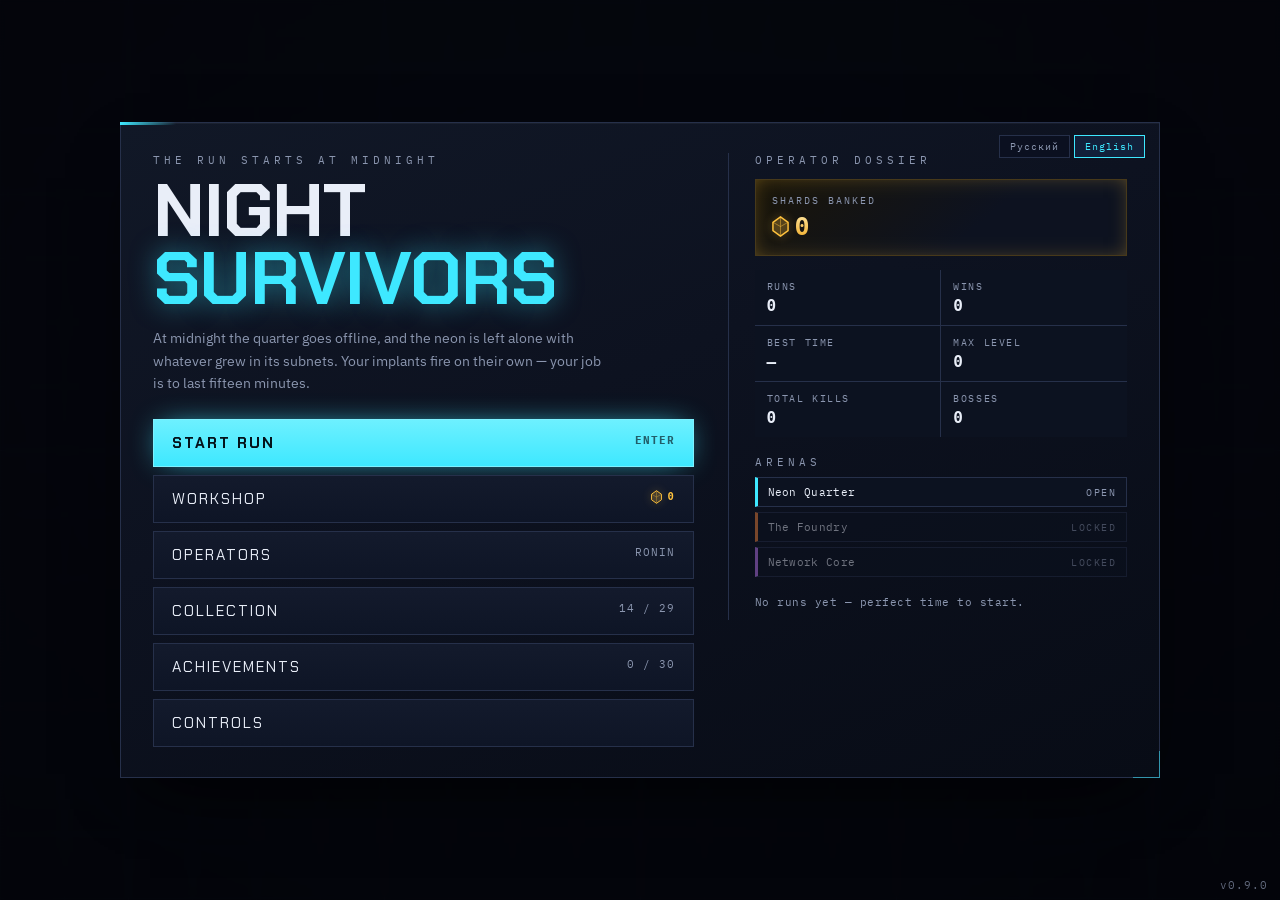
==== commit a06ce445: "v0.9.0" ====
--- a/index.html
+++ b/index.html
@@ -2,7 +2,7 @@
 <html lang="ru">
 <head>
 <meta charset="utf-8">
-<meta name="viewport" content="width=device-width,initial-scale=1">
+<meta name="viewport" content="width=device-width,initial-scale=1,maximum-scale=1,user-scalable=no,viewport-fit=cover">
 <meta name="description" content="Night survivors — HTML5 survivors-like: продержись 15 минут в неоновом квартале.">
 </head>
 <body>
@@ -32,6 +32,9 @@
   margin:0;background:var(--ground);color:var(--ink);
   font-family:var(--body);overflow:hidden;
   -webkit-font-smoothing:antialiased;
+  /* игра, а не документ: выделение текста и «резинка» прокрутки не нужны */
+  user-select:none;-webkit-user-select:none;overscroll-behavior:none;
+  -webkit-tap-highlight-color:transparent;
 }
 #cv{position:fixed;inset:0;width:100%;height:100%;display:block;background:var(--ground);cursor:crosshair}
 #vignette{position:fixed;inset:0;pointer-events:none;z-index:2;
@@ -619,7 +622,9 @@
 .darenas div.done .as{color:var(--lime)}
 .darenas div.lock{opacity:.45}
 .darenas .mk{font-size:10px;color:var(--ac);letter-spacing:1px}
-@media (max-width:860px){
+/* одна колонка — только на узком и при этом высоком экране; телефону
+   в альбомной ориентации нужны обе колонки, иначе меню уезжает вниз */
+@media (max-width:860px) and (min-height:501px){
   .menupanel{grid-template-columns:1fr;gap:24px}
   .dossier{border-left:none;border-top:1px solid var(--line);padding-left:0;padding-top:20px}
 }
@@ -645,6 +650,212 @@
 .endach .ea .n{font-family:var(--display);font-size:12.5px;letter-spacing:.8px;text-transform:uppercase}
 .endach .ea .r{font-family:var(--mono);font-size:8.5px;letter-spacing:2px;text-transform:uppercase;
   color:var(--rar,#8fa3c8)}
+
+/* --- профиль Яндекса в досье --- */
+.profile{display:flex;align-items:center;gap:11px;padding:10px 12px;margin-bottom:18px;
+  background:#0c1220;border:1px solid var(--line)}
+.profile[hidden]{display:none}
+.profile .pava{width:34px;height:34px;flex:none;display:grid;place-items:center;overflow:hidden;
+  background:#16203a;border:1px solid var(--line);font-family:var(--display);font-size:15px;color:var(--cyan)}
+.profile .pava img{width:100%;height:100%;object-fit:cover;display:block}
+.profile .ptx{flex:1;min-width:0;display:flex;flex-direction:column;gap:2px}
+.profile .ptx b{font-family:var(--display);font-size:14px;letter-spacing:.8px;text-transform:uppercase;
+  white-space:nowrap;overflow:hidden;text-overflow:ellipsis}
+.profile .ptx span{font-family:var(--mono);font-size:10px;color:var(--muted);line-height:1.35}
+.profile .plogin{padding:8px 13px;font-size:12px;flex:none;border-color:var(--cyan);color:var(--cyan)}
+.profile .plogin[hidden]{display:none}
+.profile.on{border-color:#2f6f7d}
+
+/* --- таблица рекордов бесконечности --- */
+.lbpanel{margin-top:14px;border:1px solid var(--line);background:linear-gradient(170deg,#0f1628,#0a0f1c);
+  animation:lbIn .3s ease}
+.lbpanel[hidden]{display:none}
+@keyframes lbIn{from{opacity:0;transform:translateY(8px)}}
+.lbhead{display:flex;align-items:center;gap:12px;flex-wrap:wrap;padding:11px 14px;
+  border-bottom:1px solid var(--line)}
+.lbhead .lbt{font-family:var(--display);font-size:14px;letter-spacing:2px;text-transform:uppercase;
+  color:var(--gold);flex:1}
+.lbtabs{display:flex;gap:5px;flex-wrap:wrap}
+.lbtabs button{padding:5px 11px;font-size:10.5px;font-family:var(--mono);letter-spacing:1px;
+  background:#0b1020;color:var(--muted)}
+.lbtabs button.on{color:var(--ac,#3ee8ff);border-color:var(--ac,#3ee8ff);background:#12203a}
+.lbbody{padding:6px 8px;min-height:64px;max-height:min(300px,34vh);overflow-y:auto}
+.lbrow{display:grid;grid-template-columns:42px 26px 1fr auto;align-items:center;gap:10px;
+  padding:6px 8px;font-family:var(--mono);font-size:12.5px;font-variant-numeric:tabular-nums}
+.lbrow+.lbrow{border-top:1px solid rgba(38,48,74,.5)}
+.lbrow .rk{color:var(--muted);letter-spacing:.5px}
+.lbrow.r1 .rk{color:var(--gold)}
+.lbrow.r2 .rk{color:#cfd8ea}
+.lbrow.r3 .rk{color:#d08a4c}
+.lbrow .av{width:24px;height:24px;background:#16203a;overflow:hidden;display:grid;place-items:center;
+  font-family:var(--display);font-size:11px;color:var(--muted)}
+.lbrow .av img{width:100%;height:100%;object-fit:cover;display:block}
+.lbrow .nm{color:var(--ink);white-space:nowrap;overflow:hidden;text-overflow:ellipsis;font-family:var(--body)}
+.lbrow .sc{color:var(--ink);font-weight:600;letter-spacing:.5px}
+.lbrow.me{background:rgba(62,232,255,.07);box-shadow:inset 3px 0 0 var(--cyan)}
+.lbrow.me .nm{color:var(--cyan)}
+.lbgap{text-align:center;color:var(--muted);font-family:var(--mono);font-size:11px;padding:2px 0;opacity:.6}
+.lbmsg{padding:14px 10px;font-family:var(--mono);font-size:11.5px;color:var(--muted);line-height:1.6;text-align:center}
+.lbfoot{display:flex;align-items:center;gap:12px;flex-wrap:wrap;padding:10px 14px;
+  border-top:1px solid var(--line);font-family:var(--mono);font-size:11.5px;color:var(--muted)}
+.lbfoot b{color:var(--ink);font-weight:600}
+.lbfoot .sp{flex:1}
+.lbfoot button{padding:7px 13px;font-size:11.5px;border-color:var(--cyan);color:var(--cyan)}
+
+/* --- итоги: рекорд и награда за рекламу --- */
+.endrec{margin-top:14px;padding:10px 14px;border:1px solid #47391a;background:linear-gradient(140deg,#1a1508,#0d1220 70%);
+  font-family:var(--mono);font-size:12.5px;color:var(--muted);display:flex;gap:10px;align-items:center;flex-wrap:wrap}
+.endrec[hidden]{display:none}
+.endrec b{color:var(--gold);font-weight:600;font-size:14px}
+.endrec .new{font-family:var(--display);font-size:11px;letter-spacing:2px;color:#04121a;background:var(--gold);
+  padding:2px 8px}
+.reward{display:flex;align-items:center;justify-content:center;gap:10px;width:100%;margin-top:12px;
+  border-color:var(--gold);color:var(--gold);text-align:center}
+.reward[hidden]{display:none}
+.reward:hover:not(:disabled){border-color:#ffe08a;color:#ffe08a;box-shadow:0 0 22px -8px var(--gold)}
+.reward b{font-family:var(--mono);font-weight:600}
+.reward:disabled{opacity:.55}
+
+/* --- резиновый верх HUD ---
+   Три блока (часы слева, опыт по центру, здоровье справа) делят одну
+   ширину. Центральная рельса задаёт --xpw, а боковые не заходят за её край:
+   статистика при нехватке места переносится, полоса здоровья сужается.
+   Яндекс проверяет, что при любом размере окна ничего не накладывается
+   (пункт 1.10.3). */
+#hud{--xpw:min(460px,34vw)}
+.xprail{width:var(--xpw)}
+.topbar>div:first-child{max-width:calc(50vw - var(--xpw) / 2 - 34px);min-width:0}
+.stats{flex-wrap:wrap;row-gap:3px;column-gap:14px}
+.stats>span{white-space:nowrap}
+.timeline{width:min(300px,100%)}
+/* у пустой дорожки нет «естественной» ширины — задаём её блоку явно */
+.hpbox{width:min(320px,calc(50vw - var(--xpw) / 2 - 30px));min-width:0}
+.hpbox .track{width:auto;flex:1;min-width:60px}
+/* полоса босса — между панелью заданий слева и зеркальным отступом справа */
+.bossbar{width:min(560px,calc(100vw - 540px));min-width:200px}
+/* низкое окно: стойка оружия компактнее, иначе упирается в задания */
+@media (max-height:600px){
+  .slot{padding:2px 7px 2px 3px;min-width:118px}
+  .slot .ico{width:18px;height:18px}
+  .slot.empty{height:24px}
+  .rackcol{gap:4px}
+  .qrow{padding:3px 7px}
+}
+
+/* --- версия в правом нижнем углу --- */
+#ver{position:fixed;right:12px;bottom:8px;z-index:12;font-family:var(--mono);font-size:10.5px;
+  letter-spacing:1px;color:var(--muted);opacity:.7;pointer-events:none}
+#ver[hidden]{display:none}
+/* --- объявление из удалённой конфигурации --- */
+.news{margin:0 0 14px;padding:9px 12px;border:1px solid #2f6f7d;border-left:3px solid var(--cyan);
+  background:rgba(62,232,255,.06);font-family:var(--mono);font-size:11.5px;line-height:1.5;color:var(--ink)}
+.news[hidden]{display:none}
+/* --- экран воскрешения --- */
+.revivepanel{width:min(620px,100%);border-color:#5a1c33}
+.revivepanel:before{background:linear-gradient(90deg,var(--magenta),rgba(255,47,110,0))}
+.revivepanel h2{color:var(--magenta)}
+#bRevive:disabled{opacity:.6}
+
+/* ================= сенсорный режим ================= */
+/* жесты браузера (зум, прокрутка) запрещаем только на поле боя и кнопках;
+   списки в меню должны листаться пальцем */
+html,body{touch-action:manipulation;-webkit-touch-callout:none}
+#cv,#touchUi,#hud{touch-action:none}
+.screen,.grid,.achgrid,.colgrid,.lbbody{touch-action:pan-y}
+#touchUi{display:none}
+.touch #touchUi{display:block}
+/* кнопки и джойстик живут только в бою */
+#touchUi .tbtn,#stick{display:none}
+.touch #hud.on ~ #touchUi .tbtn{display:flex}
+.touch #dash,.touch #skill{display:none!important}
+.touch .k,.touch .card .key,.touch .reroll .k,.touch .help-keys{display:none}
+
+.tbtn{position:fixed;z-index:6;align-items:center;justify-content:center;flex-direction:column;gap:4px;
+  padding:0;border-radius:50%;text-align:center;font-family:var(--display);letter-spacing:1.5px;
+  background:radial-gradient(circle at 50% 35%,rgba(30,42,70,.82),rgba(10,14,25,.82));
+  border:1px solid rgba(62,232,255,.45);color:var(--cyan);
+  box-shadow:0 0 18px -6px rgba(62,232,255,.6);user-select:none}
+.tbtn.down{transform:scale(.93);background:rgba(62,232,255,.22)}
+.tbtn.dim{opacity:.45}
+#tSkill{right:22px;bottom:22px;width:86px;height:86px;font-size:11px}
+#tSkill .tch{display:flex;gap:3px}
+#tSkill .tch i{display:block;width:14px;height:5px;background:#1a2237;position:relative;overflow:hidden}
+#tSkill .tch b{position:absolute;inset:0;background:var(--cyan);transform-origin:left;transform:scaleX(0)}
+#tDash{right:122px;bottom:16px;width:62px;height:62px;font-size:9.5px}
+#tDash em{font-style:normal;font-family:var(--mono);font-size:10px;color:var(--ink)}
+#tUlt{right:30px;bottom:122px;width:68px;height:68px;font-size:10px;opacity:.35;
+  border-color:rgba(255,194,61,.5);color:var(--gold)}
+#tUlt.ready{opacity:1;background:radial-gradient(circle at 50% 35%,#ffd76a,#e39a12);color:#04121a;
+  border-color:#ffe08a;animation:ultglow 1.1s ease-in-out infinite}
+#tPause{right:14px;top:44px;width:40px;height:40px;border-radius:8px;font-size:13px}
+
+#stick{position:fixed;z-index:5;width:120px;height:120px;margin:-60px 0 0 -60px;border-radius:50%;
+  border:1px solid rgba(62,232,255,.35);background:radial-gradient(circle,rgba(62,232,255,.08),rgba(62,232,255,.02));
+  pointer-events:none}
+#stick.on{display:block}
+#stick i{position:absolute;left:50%;top:50%;width:48px;height:48px;border-radius:50%;
+  background:radial-gradient(circle at 40% 35%,#7df1ff,#1c8fa6);box-shadow:0 0 18px rgba(62,232,255,.6)}
+
+/* на касаниях стойка — иконки в два ряда, без подписей: место нужно джойстику */
+.touch #rack{flex-direction:column;gap:4px;bottom:12px;left:12px}
+.touch .rackcol{flex-direction:row;gap:4px}
+.touch .slot{min-width:0;padding:3px}
+.touch .slot .nm,.touch .slot .pips,.touch .slot.empty{display:none}
+.touch #achPop{bottom:auto;top:92px;right:64px;width:250px}
+
+/* ================= низкий экран: телефон в альбомной ориентации =================
+   Всё главное должно помещаться без прокрутки (пункт 1.10.4). */
+@media (max-height:500px){
+  .screen{padding:10px}
+  .panel{padding:16px 18px}
+  h2{font-size:19px;margin-bottom:10px}
+  .menupanel .lede,.menupanel .eyebrow{display:none}
+  .menupanel{gap:18px;grid-template-columns:1.2fr .8fr}
+  .menupanel h1{font-size:28px;white-space:nowrap}
+  .menupanel h1 br{display:none}
+  .menupanel h1 em{margin-left:.25em}
+  .menupanel .menu{margin-top:12px;gap:5px}
+  .menu button{padding:7px 12px;font-size:12.5px}
+  .dossier{padding-left:16px;padding-top:30px}
+  .balance{padding:10px 12px}
+  .cur.big b{font-size:20px}
+  .langsw{top:8px;right:10px}
+  .darenas,.dossier>.eyebrow,.dossier .hint{display:none}
+  .dstats{margin-top:8px}
+  .dstats div{padding:5px 9px;gap:1px}
+  .dstats b{font-size:13px}
+  .dstats span{font-size:8.5px}
+  .profile{margin-bottom:10px}
+  .cards{gap:10px;margin-top:8px}
+  .card{padding:12px 12px;gap:7px}
+  .card .ico{width:26px;height:26px}
+  .card .nm{font-size:15px}
+  .card .desc{font-size:12px;line-height:1.4}
+  .clock{font-size:26px}
+  .stats{font-size:11px;column-gap:10px}
+  .timeline{margin:5px 0 1px}
+  .xprail .lvl{min-width:24px;height:24px;font-size:13px}
+  #quests{width:200px}
+  .qrow .qn{font-size:9px}
+  .row{margin-top:12px}
+  .row button{padding:9px 12px;font-size:13px}
+  .grid,.achgrid,.colgrid{max-height:52vh}
+}
+
+/* --- язык: экран управления в двух версиях --- */
+html[lang="en"] .i18n-ru,html:not([lang="en"]) .i18n-en{display:none}
+.ctl-touch{display:none}
+.touch .ctl-touch{display:grid}
+.touch .ctl-desk,.touch #scrClass .hint{display:none}
+/* --- переключатель языка в углу главного меню --- */
+.langsw{position:absolute;right:14px;top:12px;display:flex;gap:4px;z-index:1}
+.langsw button{padding:4px 10px;font-family:var(--mono);font-size:10px;letter-spacing:1px;
+  text-transform:none;background:#0b1020;color:var(--muted)}
+.langsw button.on{color:var(--cyan);border-color:var(--cyan);background:#12203a}
+
+/* плашки на карточках арен заданы в CSS — переводим их здесь же */
+html[lang="en"] .arena.done:after{content:"CLEARED"}
+html[lang="en"] .arena.lock:after{content:"LOCKED"}
 </style>
 
 <canvas id="cv"></canvas>
@@ -699,8 +910,21 @@
 </div>
 <div id="dash"><span>РЫВОК</span><span class="key" id="dashKey">SPACE</span></div>
 
+<!-- сенсорное управление: видно только в режиме касаний (body.touch) -->
+<div id="touchUi">
+  <div id="stick"><i></i></div>
+  <button class="tbtn" id="tPause" aria-label="Пауза"><b>II</b></button>
+  <button class="tbtn" id="tDash"><span>РЫВОК</span><em id="tDashCd"></em></button>
+  <button class="tbtn" id="tUlt"><span>УЛЬТА</span></button>
+  <button class="tbtn" id="tSkill"><span id="tSkillName">НАВЫК</span>
+    <span class="tch" id="tCharges"><i><b></b></i><i><b></b></i><i><b></b></i></span></button>
+</div>
+
 <div class="screen on" id="scrMenu">
   <div class="panel menupanel">
+    <div class="langsw" data-noi18n>
+      <button data-l="ru">Русский</button><button data-l="en">English</button>
+    </div>
     <div class="mleft">
       <p class="eyebrow">Забег начинается в полночь</p>
       <h1>Night<br><em>survivors</em></h1>
@@ -718,7 +942,14 @@
     </div>
     <!-- правая колонка: сводка по сохранению, чтобы меню не было пустым -->
     <aside class="dossier">
+      <!-- профиль Яндекса: имя и аватар у вошедших, у гостей — кнопка входа с объяснением -->
+      <div class="profile" id="mProfile" hidden>
+        <span class="pava" id="pAva"></span>
+        <span class="ptx"><b id="pName">Гость</b><span id="pSub">Прогресс сохраняется в этом браузере</span></span>
+        <button class="plogin" id="bLogin" hidden>Войти</button>
+      </div>
       <p class="eyebrow">Досье оператора</p>
+      <p class="news" id="mNews" hidden></p>
       <div class="balance"><span class="bl">Осколков в банке</span>
         <span class="bv" id="mShards"></span></div>
       <div class="dstats" id="mStats"></div>
@@ -733,33 +964,82 @@
   <div class="panel">
     <p class="eyebrow">Инструктаж</p>
     <h2>Управление</h2>
-    <div class="help">
-      <kbd>W A S D</kbd><span>Движение. Импланты стреляют <b>автоматически</b> — целься телом.</span>
-      <kbd>ЛКМ</kbd><span>Способность бьёт <b>в сторону курсора</b> и тратит один заряд.
-        Зарядов копится <b>до трёх</b>, кнопку можно держать. Дублируется на <b>Q</b>.</span>
-      <kbd>ПКМ</kbd><span><b>Ульта</b> — усиленная версия той же способности. Тратит
-        <b>все три заряда</b>, растёт вместе с уровнем навыка. Дублируется на <b>E</b>.</span>
-      <kbd>ПРОБЕЛ</kbd><span>Рывок. Во время рывка ты <b>неуязвим</b> и <b>всасываешь опыт</b>
-        вокруг себя — проходи сквозь толпу и забирай кристаллы на лету.</span>
-      <kbd>1 2 3</kbd><span>Выбор карты при повышении уровня (или мышкой).</span>
-      <kbd>ESC</kbd><span>Пауза.</span>
-      <kbd>M</kbd><span>Звук вкл/выкл.</span>
+    <!-- Экран целиком в двух языках и двух вариантах управления: текст
+         с выделениями посреди фраз по кусочкам не переводится. -->
+    <div class="i18n-ru" data-noi18n>
+      <div class="help ctl-desk">
+        <kbd>W A S D</kbd><span>Движение. Импланты стреляют <b>автоматически</b> — целься телом.</span>
+        <kbd>ЛКМ</kbd><span>Способность бьёт <b>в сторону курсора</b> и тратит один заряд.
+          Зарядов копится <b>до трёх</b>, кнопку можно держать. Дублируется на <b>Q</b>.</span>
+        <kbd>ПКМ</kbd><span><b>Ульта</b> — усиленная версия той же способности. Тратит
+          <b>все три заряда</b>, растёт вместе с уровнем персонажа. Дублируется на <b>E</b>.</span>
+        <kbd>ПРОБЕЛ</kbd><span>Рывок. Во время рывка ты <b>неуязвим</b> и <b>всасываешь опыт</b>
+          вокруг себя — проходи сквозь толпу и забирай кристаллы на лету.</span>
+        <kbd>1 2 3</kbd><span>Выбор карты при повышении уровня (или мышкой).</span>
+        <kbd>ESC</kbd><span>Пауза.</span>
+        <kbd>M</kbd><span>Звук вкл/выкл.</span>
+      </div>
+      <div class="help ctl-touch">
+        <kbd>ПАЛЕЦ</kbd><span>Коснись экрана где угодно и веди палец — появится джойстик.
+          Импланты стреляют <b>сами</b>, ты только двигаешься.</span>
+        <kbd>НАВЫК</kbd><span>Большая кнопка справа. Бьёт <b>в ближайшего врага</b>, тратит один
+          заряд из трёх. Можно держать.</span>
+        <kbd>УЛЬТА</kbd><span>Загорается, когда накоплены <b>все три заряда</b>.</span>
+        <kbd>РЫВОК</kbd><span>Короткая <b>неуязвимость</b> и сбор опыта на лету.</span>
+        <kbd>II</kbd><span>Пауза.</span>
+      </div>
+      <h2 style="margin-top:22px">Как это работает</h2>
+      <p class="lede">Враги рассыпаются на <span style="color:var(--lime)">дата-кристаллы</span> — подбирай их и выбирай
+        апгрейды. Прокачанный до максимума модуль <span style="color:var(--gold)">эволюционирует</span>, если
+        у тебя есть нужный имплант. Боссы выходят на 4:00, 8:00 и 12:00.</p>
+      <p class="lede">Сундук приносит бесплатный апгрейд, а каждый четвёртый —
+        <b style="color:var(--gold)">золотой</b> и даёт сразу несколько. Первый приходит на 00:45, дальше раз
+        в 45 секунд, а после 10:00 — почти вдвое чаще. Доживи до <b style="color:var(--ink)">15:00</b> — забег
+        засчитан, но за тобой придёт <span style="color:var(--magenta)">Жнец</span>: он быстрее тебя
+        и убивает с одного касания.</p>
+      <p class="lede">По кварталу разбросаны <span style="color:var(--gold)">неонки</span> — ломай их любым
+        уроном по площади. Внутри бывает аптечка или <span style="color:var(--cyan)">магнит</span>, который
+        разом стягивает к тебе весь опыт.</p>
+      <p class="lede">После забега ты уносишь <span style="color:var(--gold)">осколки</span> — их тратят
+        в мастерской на постоянные улучшения. Они не сгорают при смерти, так что каждый забег двигает тебя дальше.</p>
     </div>
-    <h2 style="margin-top:26px">Как это работает</h2>
-    <p class="lede">Враги рассыпаются на <span style="color:var(--lime)">дата-кристаллы</span> — подбирай их и выбирай
-      апгрейды. Прокачанный до максимума модуль <span style="color:var(--gold)">эволюционирует</span>, если
-      у тебя есть нужный имплант. Боссы выходят на 4:00, 8:00 и 12:00.</p>
-    <p class="lede">Сундук приносит бесплатный апгрейд, а каждый четвёртый —
-      <b style="color:var(--gold)">золотой</b> и даёт сразу несколько. Достаётся он не даром:
-      помеченного элитника нужно выбить, первый приходит на 00:45, дальше раз в 45 секунд,
-      а после 10:00 — почти вдвое чаще. Доживи до <b style="color:var(--ink)">15:00</b> — забег
-      засчитан, но за тобой придёт <span style="color:var(--magenta)">Жнец</span>: он быстрее тебя
-      и убивает с одного касания.</p>
-    <p class="lede">По кварталу разбросаны <span style="color:var(--gold)">неонки</span> — ломай их любым
-      уроном по площади. Внутри бывает аптечка или <span style="color:var(--cyan)">магнит</span>, который
-      разом стягивает к тебе весь опыт и все аптечки с карты.</p>
-    <p class="lede">После забега ты уносишь <span style="color:var(--gold)">осколки</span> — их тратят
-      в мастерской на постоянные улучшения. Они не сгорают при смерти, так что каждый забег двигает тебя дальше.</p>
+    <div class="i18n-en" data-noi18n>
+      <div class="help ctl-desk">
+        <kbd>W A S D</kbd><span>Move. Your implants fire <b>automatically</b> — aim with your body.</span>
+        <kbd>LMB</kbd><span>Your ability fires <b>toward the cursor</b> and spends one charge.
+          Up to <b>three charges</b> build up, and you can hold the button. Also on <b>Q</b>.</span>
+        <kbd>RMB</kbd><span>The <b>ult</b> — a supercharged version of the same ability. Spends
+          <b>all three charges</b> and grows with your character level. Also on <b>E</b>.</span>
+        <kbd>SPACE</kbd><span>Dash. While dashing you're <b>invulnerable</b> and <b>vacuum up experience</b>
+          around you — cut through the crowd and grab crystals on the fly.</span>
+        <kbd>1 2 3</kbd><span>Pick a card on level up (or click it).</span>
+        <kbd>ESC</kbd><span>Pause.</span>
+        <kbd>M</kbd><span>Sound on/off.</span>
+      </div>
+      <div class="help ctl-touch">
+        <kbd>FINGER</kbd><span>Touch anywhere and drag — a joystick appears.
+          Your implants fire <b>on their own</b>, you just move.</span>
+        <kbd>SKILL</kbd><span>The big button on the right. Hits <b>the nearest enemy</b> and spends one
+          of three charges. You can hold it.</span>
+        <kbd>ULT</kbd><span>Lights up once <b>all three charges</b> are ready.</span>
+        <kbd>DASH</kbd><span>Brief <b>invulnerability</b> and grabbing experience on the fly.</span>
+        <kbd>II</kbd><span>Pause.</span>
+      </div>
+      <h2 style="margin-top:22px">How it works</h2>
+      <p class="lede">Enemies break into <span style="color:var(--lime)">data crystals</span> — collect them and pick
+        upgrades. A module upgraded to the max <span style="color:var(--gold)">evolves</span> if you have
+        the right implant. Bosses arrive at 4:00, 8:00 and 12:00.</p>
+      <p class="lede">A chest brings a free upgrade, and every fourth one is
+        <b style="color:var(--gold)">golden</b> and gives several at once. The first arrives at 00:45, then every
+        45 seconds, and after 10:00 almost twice as often. Survive to <b style="color:var(--ink)">15:00</b> and
+        the run counts — but the <span style="color:var(--magenta)">Reaper</span> comes for you: faster than you,
+        and one touch kills.</p>
+      <p class="lede">The quarter is dotted with <span style="color:var(--gold)">neon signs</span> — smash them with
+        any area damage. Inside you may find a medkit or a <span style="color:var(--cyan)">magnet</span> that
+        pulls all experience to you at once.</p>
+      <p class="lede">After a run you take home <span style="color:var(--gold)">shards</span> — spend them in the
+        workshop on permanent upgrades. They don't burn when you die, so every run pushes you further.</p>
+    </div>
     <div class="row"><button id="bHelpBack">Назад <span class="k">ESC</span></button></div>
   </div>
 </div>
@@ -790,6 +1070,15 @@
     <p class="eyebrow">Куда идём</p>
     <h2>Арена</h2>
     <div class="arenas" id="arenaRow"></div>
+    <!-- появляется, когда на арене включена «Бесконечность» -->
+    <section class="lbpanel" id="lbPanel" hidden>
+      <div class="lbhead">
+        <span class="lbt">∞ Рекорды бесконечности</span>
+        <span class="lbtabs" id="lbTabs"></span>
+      </div>
+      <div class="lbbody" id="lbBody"></div>
+      <div class="lbfoot" id="lbFoot"></div>
+    </section>
     <div class="row"><button id="bArenaBack">Назад <span class="k">ESC</span></button></div>
   </div>
 </div>
@@ -848,11 +1137,28 @@
   </div>
 </div>
 
+<!-- последний шанс: воскрешение за рекламу, раз за забег, только на Яндексе -->
+<div class="screen" id="scrRevive">
+  <div class="panel revivepanel">
+    <p class="eyebrow">Последний шанс</p>
+    <h2>Тебя погасили</h2>
+    <p class="lede">Можно вернуться в бой: посмотри рекламу — и поднимешься с частью здоровья,
+      а всё вокруг отбросит взрывом. Только один раз за забег.</p>
+    <div class="row">
+      <button class="primary" id="bRevive">Смотреть рекламу и воскреснуть <span class="k">ENTER</span></button>
+      <button id="bGiveUp">Завершить забег <span class="k">ESC</span></button>
+    </div>
+  </div>
+</div>
+
 <div class="screen" id="scrEnd">
   <div class="panel" style="width:min(660px,100%)">
     <p class="eyebrow" id="endEyebrow">Забег окончен</p>
     <h1 style="font-size:clamp(30px,5vw,52px)" id="endTitle">Тебя погасили</h1>
     <div class="tbl" id="endTbl"></div>
+    <div class="endrec" id="endRec" hidden></div>
+    <!-- кнопка только в сборке для Яндекса: текст прямо говорит, что это реклама и что дадут -->
+    <button class="reward" id="bReward" hidden>Смотреть рекламу <b id="rewardAmt"></b></button>
     <div class="endach" id="endAch"></div>
     <div class="break" id="endBreak"></div>
     <div class="row">
@@ -861,6 +1167,9 @@
     </div>
   </div>
 </div>
+
+<!-- версия игры: в меню и на паузе, в бою прячется -->
+<div id="ver"></div>
 
 <div id="achPop"><span class="ai" id="achIco"></span>
   <span class="at"><span class="ar" id="achRar">Редкое достижение</span>
@@ -891,9 +1200,31 @@
 };
 const $ = id => document.getElementById(id);
 
+/* Версия игры: меняется с каждым изменением, пишется в углу меню и в
+   CHANGELOG.md. Её же ставь в поле «Версия» черновика на Яндекс Играх. */
+const GAME_VERSION = "0.9.0";
+
+/* ---------- удалённая конфигурация -------------------------------------
+   Значения по умолчанию. На Яндекс Играх их можно переопределить флагами
+   в Консоли (вкладка «Флаги») без перезаливки архива — см. 06-platform.js
+   и docs/RELEASE-YANDEX.md. Здесь всё уже в нужных типах. */
+const REMOTE = {
+  xpMul: 1,            // множитель опыта
+  shardMul: 1,         // множитель осколков за забег
+  enemyHpMul: 1,       // множитель здоровья врагов
+  enemyDmgMul: 1,      // множитель урона врагов
+  chestEvery: 45,      // интервал сундуков до 10:00, секунды
+  rewardMul: 1,        // реклама за награду: сколько ещё «итогов забега» даёт
+  adBetweenRuns: true, // полноэкранная реклама между забегами
+  adRevive: true,      // воскрешение за рекламу
+  reviveHp: 0.5,       // с какой долей здоровья поднимает
+  news: ""             // строка-объявление в главном меню (пусто — не показываем)
+};
+
 /* Крупные числа разделяем тонким пробелом: обычный неразрывный из
    toLocaleString в моноширинном шрифте выглядит дырой. */
-const fmtNum = n => Math.round(n).toLocaleString("ru-RU").replace(/ /g, " ");
+const fmtNum = n => Math.round(n).toLocaleString(
+  typeof I18N !== "undefined" && I18N.lang === "en" ? "en-US" : "ru-RU").replace(/ /g, " ");
 
 /* Фирменный осколок вместо знака «◈»: тот терялся среди цифр и выглядел
    как опечатка. Цвет наследуется через currentColor, поэтому одна и та же
@@ -988,8 +1319,20 @@
     this.musicGain = this.ctx.createGain();
     this.musicGain.gain.value = 0.18;
     this.musicGain.connect(this.master);
-  },
-  resume() { if (this.ctx && this.ctx.state === "suspended") this.ctx.resume(); },
+    /* контекст создаётся по первому клику — если в этот момент звук уже
+       держат (реклама на старте, окно без фокуса), сразу его усыпляем */
+    if (this.held) this.ctx.suspend();
+  },
+  /* held — звук заглушён извне: вкладка скрыта, окно без фокуса, идёт
+     реклама. Пока держится, нажатия клавиш контекст не будят. */
+  held: false,
+  resume() { if (this.ctx && !this.held && this.ctx.state === "suspended") this.ctx.resume(); },
+  hold(on) {
+    this.held = on;
+    if (!this.ctx) return;
+    if (on) { if (this.ctx.state === "running") this.ctx.suspend(); }
+    else if (this.ctx.state === "suspended") this.ctx.resume();
+  },
   toggle() {
     this.on = !this.on;
     if (this.master) this.master.gain.value = this.on ? 0.5 : 0;
@@ -1081,25 +1424,49 @@
   /* модификаторы по аренам: { quarter: { hyper: true, endless: false }, … } */
   mods: {},
   /* достижения и список уже собранных эволюций — по ним считаются ачивки */
-  ach: [], evoSeen: []
+  ach: [], evoSeen: [],
+  /* личные рекорды бесконечности по аренам: { quarter: [секунды, …] } */
+  records: {},
+  /* номер правки: растёт с каждой записью, по нему выбираем между
+     локальным и облачным сохранением, когда остальное равно */
+  rev: 0
 });
 let save = defaultSave();
+
+/* Приводит сохранение любого происхождения (localStorage, облако Яндекса,
+   старая версия игры) к текущей форме: недостающие поля — по умолчанию. */
+function normalizeSave(raw) {
+  const s = Object.assign(defaultSave(), raw && typeof raw === "object" ? raw : {});
+  if (!s.meta || typeof s.meta !== "object") s.meta = {};
+  if (!Array.isArray(s.unlocked)) s.unlocked = [];
+  s.total = Object.assign(DEF_TOTAL(), s.total && typeof s.total === "object" ? s.total : {});
+  if (!Array.isArray(s.arenaDone)) s.arenaDone = [];
+  if (!s.mods || typeof s.mods !== "object") s.mods = {};
+  if (!Array.isArray(s.ach)) s.ach = [];
+  if (!Array.isArray(s.evoSeen)) s.evoSeen = [];
+  if (!s.records || typeof s.records !== "object") s.records = {};
+  if (typeof s.arena !== "number") s.arena = 0;
+  if (typeof s.rev !== "number") s.rev = 0;
+  return s;
+}
 function loadSave() {
+  let raw = null;
   try {
-    const raw = localStorage.getItem(SAVE_KEY);
+    const txt = localStorage.getItem(SAVE_KEY);
     /* пустое хранилище тоже сбрасывает состояние, иначе повторный вызов
        тащил бы за собой прежний прогресс */
-    save = raw ? Object.assign(defaultSave(), JSON.parse(raw)) : defaultSave();
+    raw = txt ? JSON.parse(txt) : null;
   } catch (e) { /* приватный режим или битые данные — играем с нуля */ }
-  if (!save.meta || typeof save.meta !== "object") save.meta = {};
-  if (!Array.isArray(save.unlocked)) save.unlocked = [];
-  if (!save.total || typeof save.total !== "object") save.total = DEF_TOTAL();
-  else save.total = Object.assign(DEF_TOTAL(), save.total);
-  if (!Array.isArray(save.arenaDone)) save.arenaDone = [];
-  if (!save.mods || typeof save.mods !== "object") save.mods = {};
-  if (!Array.isArray(save.ach)) save.ach = [];
-  if (!Array.isArray(save.evoSeen)) save.evoSeen = [];
-  if (typeof save.arena !== "number") save.arena = 0;
+  save = normalizeSave(raw);
+}
+/* Какое из двух сохранений «дальше»: сначала по заработанным за всё время
+   осколкам (растут только от игры), потом по числу забегов, потом по
+   номеру правки — он ловит покупки в мастерской. Положительное — a впереди. */
+function compareSaves(a, b) {
+  const ea = (a.total && a.total.earned) || 0, eb = (b.total && b.total.earned) || 0;
+  if (ea !== eb) return ea - eb;
+  if ((a.runs || 0) !== (b.runs || 0)) return (a.runs || 0) - (b.runs || 0);
+  return (a.rev || 0) - (b.rev || 0);
 }
 
 /* базовый набор доступен сразу, остальное копится в save.unlocked */
@@ -1110,21 +1477,40 @@
 ];
 function isUnlocked(id) { return BASE_UNLOCKED.indexOf(id) >= 0 || save.unlocked.indexOf(id) >= 0; }
 function writeSave() {
+  save.rev = (save.rev || 0) + 1;
   try { localStorage.setItem(SAVE_KEY, JSON.stringify(save)); } catch (e) { }
+  /* в облако — с задержкой: у Яндекса лимит 100 записей за 5 минут */
+  if (typeof Platform !== "undefined") Platform.queueCloud();
 }
 const metaLvl = id => save.meta[id] || 0;
 
 /* ---------- ввод ------------------------------------------------------ */
+/* Клавиши берём по физическому положению (e.code), а не по символу:
+   иначе на русской раскладке WASD превращается в ЦФЫВ, на других — во что
+   угодно. Яндекс Игры требуют, чтобы управление не зависело от раскладки
+   (пункт 1.6.2.4), поэтому дальше по коду везде латинские имена. */
+function keyName(e) {
+  const c = e.code || "";
+  if (c.indexOf("Key") === 0) return c.slice(3).toLowerCase();
+  if (c.indexOf("Digit") === 0) return c.slice(5);
+  if (/^Numpad\d$/.test(c)) return c.slice(6);
+  if (c === "Space") return " ";
+  if (c === "ShiftLeft" || c === "ShiftRight") return "shift";
+  if (c === "Escape") return "escape";
+  if (c === "Enter" || c === "NumpadEnter") return "enter";
+  if (c.indexOf("Arrow") === 0) return "arrow" + c.slice(5).toLowerCase();
+  return (e.key || "").toLowerCase();
+}
 const keys = Object.create(null);
 const pressed = Object.create(null);
 addEventListener("keydown", e => {
-  const k = e.key.toLowerCase();
+  const k = keyName(e);
   if (!keys[k]) pressed[k] = true;
   keys[k] = true;
   if ([" ", "arrowup", "arrowdown", "arrowleft", "arrowright"].indexOf(k) >= 0) e.preventDefault();
   Sfx.resume();
 });
-addEventListener("keyup", e => { keys[e.key.toLowerCase()] = false; });
+addEventListener("keyup", e => { keys[keyName(e)] = false; });
 addEventListener("blur", () => { for (const k in keys) keys[k] = false; });
 function tookKey(k) { if (pressed[k]) { pressed[k] = false; return true; } return false; }
 function clearPressed() { for (const k in pressed) pressed[k] = false; }
@@ -1142,15 +1528,18 @@
 });
 addEventListener("mouseup", e => { if (e.button === 2) mouse.right = false; else mouse.down = false; });
 addEventListener("blur", () => { mouse.down = mouse.right = false; });
-/* по правой кнопке уходит ульта — контекстное меню на холсте не нужно */
-addEventListener("contextmenu", e => { if (e.target && e.target.id === "cv") e.preventDefault(); });
+/* по правой кнопке уходит ульта, а контекстное меню в игре не нужно нигде —
+   Яндекс отдельно проверяет, что клик по полю его не открывает (1.6.2.7) */
+addEventListener("contextmenu", e => e.preventDefault());
 
 function axis() {
+  /* палец на джойстике главнее клавиш: вектор уже аналоговый */
+  if (typeof Touch !== "undefined" && Touch.stickId !== null) return { x: Touch.axis.x, y: Touch.axis.y };
   let x = 0, y = 0;
-  if (keys.a || keys.arrowleft || keys["ф"]) x -= 1;
-  if (keys.d || keys.arrowright || keys["в"]) x += 1;
-  if (keys.w || keys.arrowup || keys["ц"]) y -= 1;
-  if (keys.s || keys.arrowdown || keys["ы"]) y += 1;
+  if (keys.a || keys.arrowleft) x -= 1;
+  if (keys.d || keys.arrowright) x += 1;
+  if (keys.w || keys.arrowup) y -= 1;
+  if (keys.s || keys.arrowdown) y += 1;
   if (x && y) { const k = Math.SQRT1_2; x *= k; y *= k; }
   return { x: x, y: y };
 }
@@ -2032,7 +2421,7 @@
   /* арена забега: свой набор врагов, боссов и палитра пола */
   arena: 0, arenaDef: null, bosses: [], roster: [],
   /* после финального босса забег уходит в бесконечный — боссы идут по кругу */
-  endless: false, hyper: false, cycle: 0,
+  endless: false, hyper: false, cycle: 0, adRevived: false,
   runQuests: 0, firstHit: -1, achT: 0, runAch: []
 };
 const scratch = [];
@@ -2164,7 +2553,7 @@
   g.banishes = metaLvl("banish"); g.banished.length = 0;
   g.questBonus = 0;
   g.runQuests = 0; g.firstHit = -1; g.achT = 0; g.runAch.length = 0;
-  g.endless = false; g.hyper = false; g.cycle = 0;
+  g.endless = false; g.hyper = false; g.cycle = 0; g.adRevived = false;
   setArena(save.arena);
   g.enemies.length = g.bullets.length = g.ebullets.length = g.gems.length = 0;
   g.drops.length = g.mines.length = g.missiles.length = 0;
@@ -2266,7 +2655,7 @@
     for (let i = 0; i < 22; i++) dropGem(e.x + rnd(-70, 70), e.y + rnd(-70, 70), Math.ceil(e.def.xp / 22));
     for (let i = 0; i < 6; i++) g.drops.push({ x: e.x + rnd(-60, 60), y: e.y + rnd(-60, 60), r: 9, type: "gold", v: 10 });
     g.drops.push({ x: e.x, y: e.y, r: 14, type: "chest" });
-    UI.toast("★ " + e.def.name + " ПОВЕРЖЕН");
+    UI.toast(t("★ {0} ПОВЕРЖЕН", e.def.name));
     if (e.def.reaper) { save.reaperKill = true; writeSave(); }
     if (e.def.finalBoss) {
       /* игра пройдена — но забег не обрывается: дальше идут круги */
@@ -2274,8 +2663,8 @@
       writeSave();
       g.endless = true;
       g.shake = 40;
-      UI.toast("★ ПЕРВОИСТОЧНИК УНИЧТОЖЕН");
-      UI.toast("НОЧЬ ПРОДОЛЖАЕТСЯ");
+      UI.toast(t("★ ПЕРВОИСТОЧНИК УНИЧТОЖЕН"));
+      UI.toast(t("НОЧЬ ПРОДОЛЖАЕТСЯ"));
       Sfx.win();
     }
     checkAch();
@@ -2562,8 +2951,8 @@
      а враги приходят крепче предыдущего круга */
   const cHp = Math.pow(CYCLE_HP, g.cycle), cDmg = Math.pow(CYCLE_DMG, g.cycle);
   return {
-    hp: (1 + m * 0.95 + m * m * 0.32) * curseMul * am * cHp * (H ? H.hp : 1),
-    dmg: (1 + m * 0.32) * curseMul * amDmg * cDmg * (H ? H.dmg : 1),
+    hp: (1 + m * 0.95 + m * m * 0.32) * curseMul * am * cHp * (H ? H.hp : 1) * REMOTE.enemyHpMul,
+    dmg: (1 + m * 0.32) * curseMul * amDmg * cDmg * (H ? H.dmg : 1) * REMOTE.enemyDmgMul,
     spd: (1 + Math.min(0.45, m * 0.048)) * (H ? H.spd : 1),
     rate: Math.min(H ? 24 : 18, 2.6 + m * 1.6) * (H ? H.rate : 1)
   };
@@ -2665,7 +3054,7 @@
         g.waveIdx++;
         const n = Math.min(120, 30 + Math.floor(g.time / 60) * 3);
         g.warn = { a: rnd(TAU), t: WAVE_WARN, n: n };
-        UI.toast("⚠ БОЛЬШАЯ ВОЛНА");
+        UI.toast(t("⚠ БОЛЬШАЯ ВОЛНА"));
         Sfx.blip(140, 0.5, "square", 0.12, -40);
       }
     }
@@ -2677,7 +3066,7 @@
     g.won = true;
     if (save.arenaDone.indexOf(g.arenaDef.id) < 0) save.arenaDone.push(g.arenaDef.id);
     writeSave();
-    UI.toast("★ ТЫ ДОЖИЛ ДО РАССВЕТА");
+    UI.toast(t("★ ТЫ ДОЖИЛ ДО РАССВЕТА"));
     checkAch();
   }
 
@@ -2686,7 +3075,7 @@
   if (g.time >= CHEST_FIRST) {
     g.chestT -= dt;
     if (g.chestT <= 0) {
-      g.chestT = g.time >= CHEST_RUSH ? CHEST_FAST : CHEST_EVERY;
+      g.chestT = g.time >= CHEST_RUSH ? CHEST_FAST : REMOTE.chestEvery;
       const pos = spawnRing();
       const e = spawnEnemy(unlockedPick(), pos.x, pos.y, true);
       if (e) {
@@ -2705,7 +3094,7 @@
     g.cycle++;
     g.bossIdx = 0;
     g.waveT = Math.min(g.waveT, 10);
-    UI.toast("◈ КРУГ " + (g.cycle + 1) + " · ВРАГИ КРЕПЧЕ");
+    UI.toast(t("◈ КРУГ {0} · ВРАГИ КРЕПЧЕ", g.cycle + 1));
     Sfx.cycle();
     g.shake = Math.max(g.shake, 24);
   }
@@ -2721,7 +3110,7 @@
         g.won = true;
         if (save.arenaDone.indexOf(g.arenaDef.id) < 0) save.arenaDone.push(g.arenaDef.id);
         writeSave();
-        UI.toast("★ ТЫ ДОЖИЛ ДО РАССВЕТА");
+        UI.toast(t("★ ТЫ ДОЖИЛ ДО РАССВЕТА"));
       }
       spawnBoss(def);
       return;
@@ -2737,7 +3126,7 @@
       }
       g.ebullets.length = 0;
       g.boss = null;
-      UI.toast("★ ТЫ ДОЖИЛ ДО РАССВЕТА");
+      UI.toast(t("★ ТЫ ДОЖИЛ ДО РАССВЕТА"));
       spawnBoss(def);
       return;
     }
@@ -2760,7 +3149,7 @@
 /* ---------- опыт и уровни --------------------------------------------- */
 function gainXp(v) {
   const p = g.p;
-  p.xp += v * p.greedMul * p.xpMul;
+  p.xp += v * p.greedMul * p.xpMul * REMOTE.xpMul;
   while (p.xp >= p.xpNext) {
     p.xp -= p.xpNext;
     p.level++;
@@ -2828,8 +3217,8 @@
 
 function spareCards() {
   return [
-    { kind: "heal", def: { name: "Ремкомплект", ico: "heal", color: "#ff2f6e", text: "Восстановить 40 здоровья." } },
-    { kind: "gold", def: { name: "Осколки", ico: "gold", color: "#ffc23d", text: "+25 осколков к добыче." } }
+    { kind: "heal", def: { name: t("Ремкомплект"), ico: "heal", color: "#ff2f6e", text: t("Восстановить 40 здоровья.") } },
+    { kind: "gold", def: { name: t("Осколки"), ico: "gold", color: "#ffc23d", text: t("+25 осколков к добыче.") } }
   ];
 }
 const onlySpares = cards => cards.length === 2 && cards.every(c => c.kind === "heal" || c.kind === "gold");
@@ -2928,16 +3317,41 @@
       p.revive--;
       p.hp = p.maxHp * 0.5;
       p.inv = 2.5;
-      UI.toast("РЕЗЕРВНАЯ КОПИЯ");
+      UI.toast(t("РЕЗЕРВНАЯ КОПИЯ"));
       Sfx.win();
       /* расчистить экран, чтобы не убили мгновенно */
       hitArea(g, p.x, p.y, 300, 999, 400, null, 0, "#fff");
       g.ebullets.length = 0;
+    } else if (canAdRevive()) {
+      /* последний шанс: экран с предложением посмотреть рекламу */
+      p.hp = 0;
+      g.state = "revive";
+      UI.showRevive();
     } else {
       p.hp = 0;
       endRun(g.won);        // ночь уже пережита — Жнец не отбирает победу
     }
   }
+}
+/* Воскрешение за рекламу — раз за забег, только на Яндексе. От Жнеца не
+   спасает: он и так приходит, когда забег уже засчитан. */
+function canAdRevive() {
+  return Platform.yandex && REMOTE.adRevive && !g.adRevived && !g.reaper;
+}
+function adRevive() {
+  const p = g.p;
+  g.adRevived = true;
+  p.hp = p.maxHp * REMOTE.reviveHp;
+  p.inv = 3;
+  hitArea(g, p.x, p.y, 320, 999, 420, null, 0, "#ffc23d");
+  g.ebullets.length = 0;
+  g.shake = 20;
+  burst(p.x, p.y, "#ffc23d", 40, 4.5);
+  Sfx.win();
+  UI.toast(t("ВОСКРЕШЕНИЕ"));
+  g.state = "play";
+  UI.hideAll();
+  clearPressed();
 }
 
 
@@ -2962,7 +3376,7 @@
     if (def.from > RUN_LEN * 0.6) continue;          // кого не успеешь встретить — не предлагаем
     pool.push({
       kind: "kill", key: def.id, name: def.name, color: def.color, icon: enemyIcon(def, def.color),
-      goal: pick(QUEST_KILL_GOALS), reward: QUEST_REWARD.kill, label: "Убей"
+      goal: pick(QUEST_KILL_GOALS), reward: QUEST_REWARD.kill, label: t("Убей")
     });
   }
   for (const id in WEAPONS) {
@@ -2971,7 +3385,7 @@
     if (p.weapons.some(w => w.base === id)) continue;
     pool.push({
       kind: "weapon", key: id, name: def.name, color: def.color, icon: svg(ICONS[def.ico], def.color),
-      goal: 1, reward: QUEST_REWARD.weapon, label: "Возьми"
+      goal: 1, reward: QUEST_REWARD.weapon, label: t("Возьми")
     });
   }
   for (const id in WEAPONS) {
@@ -2981,7 +3395,7 @@
     const evo = WEAPONS[def.evoTo];
     pool.push({
       kind: "evolve", key: id, name: evo.name, color: "#ffc23d", icon: svg(ICONS[evo.ico], "#ffc23d"),
-      goal: 1, reward: QUEST_REWARD.evolve, label: "Собери"
+      goal: 1, reward: QUEST_REWARD.evolve, label: t("Собери")
     });
   }
   shuffle(pool);
@@ -3010,7 +3424,7 @@
       g.runQuests++;
       g.questBonus += q.reward;
       g.gold += q.reward;
-      UI.toast("✔ ЗАДАНИЕ · +" + q.reward + " ОСКОЛКОВ");
+      UI.toast(t("✔ ЗАДАНИЕ · +{0} ОСКОЛКОВ", q.reward));
       Sfx.ultReady();
       if (UI.flashQuest) UI.flashQuest();
     }
@@ -3031,7 +3445,7 @@
   g.banishes--;
   g.banished.push(key);
   Sfx.empty();
-  UI.toast("ИЗГНАНО: " + c.def.name.toUpperCase());
+  UI.toast(t("ИЗГНАНО: {0}", c.def.name.toUpperCase()));
   UI.showCards(buildCards());
 }
 
@@ -3060,7 +3474,7 @@
     if (isUnlocked(u.id) || u.cur(s) < u.goal) continue;
     save.unlocked.push(u.id);
     opened++;
-    UI.toast("★ ОТКРЫТО: " + u.name.toUpperCase());
+    UI.toast(t("★ ОТКРЫТО: {0}", u.name.toUpperCase()));
     Sfx.evo();
   }
   if (opened) writeSave();
@@ -3124,7 +3538,7 @@
   const p = g.p;
   const mins = g.time / 60;
   const base = g.gold + Math.floor(g.kills * 0.35) + Math.floor(mins * 12) + p.level * 3 + g.bonus;
-  const total = Math.max(1, Math.round(base * p.greedMul * modGreed() * (won ? 1.5 : 1)));
+  const total = Math.max(1, Math.round(base * p.greedMul * modGreed() * REMOTE.shardMul * (won ? 1.5 : 1)));
   save.shards += total;
   if (g.time > save.best) save.best = g.time;
   if (g.kills > save.bestKills) save.bestKills = g.kills;
@@ -3136,6 +3550,9 @@
   t.bosses += g.runBosses; t.maxed += g.runMaxed; t.quests += g.runQuests;
   t.earned += total;
   g.runProps = g.runChests = g.runBosses = g.runMaxed = g.runQuests = 0;
+  /* бесконечность: рекорд в личный список и, если вошёл, — в таблицу Яндекса */
+  let rec = null;
+  if (g.endless && g.arenaDef) rec = Platform.submitEndless(g.arenaDef.id, g.time);
   /* закрытая арена открывает следующую; заодно помним, под каким проклятием */
   if (won && g.arenaDef) {
     if (save.arenaDone.indexOf(g.arenaDef.id) < 0) save.arenaDone.push(g.arenaDef.id);
@@ -3144,11 +3561,13 @@
   writeSave();
   checkUnlocks();
   checkAch();
+  Platform.pushCloud(true);            // конец забега — пишем в облако сразу
   if (won) Sfx.win(); else Sfx.die();
   UI.showEnd(won, {
     time: g.time, kills: g.kills, level: p.level, gold: g.gold,
     bonus: g.bonus, quests: g.questBonus, mins: mins, total: total, greed: p.greedMul,
-    cycle: g.cycle, mods: modGreed(), crits: g.crits, ach: g.runAch.slice()
+    cycle: g.cycle, mods: modGreed(), crits: g.crits, ach: g.runAch.slice(),
+    endless: g.endless, rec: rec
   });
 }
 
@@ -3203,17 +3622,20 @@
   const ab = ABILITIES[p.ability];
   const cdSec = abCdSec(p);
   if (p.abCharge < AB_CHARGES) p.abCharge = Math.min(AB_CHARGES, p.abCharge + dt / cdSec);
-  const wx = g.cam.x - VW / 2 + mouse.x, wy = g.cam.y - VH / 2 + mouse.y;
+  /* прицел: курсор мыши, а без мыши — ближайший враг (см. 07-touch.js) */
+  let wx, wy;
+  if (Touch.on) { const a = touchAim(p); wx = a.x; wy = a.y; }
+  else { wx = g.cam.x - VW / 2 + mouse.x; wy = g.cam.y - VH / 2 + mouse.y; }
   /* пауза между кастами: иначе три заряда уходят в один кадр, и вместо
      быстрой очереди получается один невидимый залп */
   if (p.abGap > 0) p.abGap -= dt;
   if (p.abGap > 0) { /* ждём */ }
   /* ПКМ тратит все три заряда на усиленную версию навыка */
-  else if (p.abCharge >= AB_CHARGES && (mouse.right || tookKey("e") || tookKey("у"))) {
+  else if (p.abCharge >= AB_CHARGES && (mouse.right || tookKey("e"))) {
     p.abCharge = 0;
     p.abRefund = 0;                          // ульта зарядом не возвращается
     p.abGap = AB_GAP;
-    setSrc("ab:" + p.ability + ":ult", ab.name + " · ульта");
+    setSrc("ab:" + p.ability + ":ult", t("{0} · ульта", ab.name));
     /* прибавка за уровень подмешивается в общий множитель урона на время
        каста: так её подхватывают и колодцы, которые забирают dmgMul при
        рождении и живут дальше сами по себе */
@@ -3223,14 +3645,14 @@
     p.dmgMul = baseDmg;
     setSrc(null, "");
     UI.toast("✦ " + ab.ult.short);
-  } else if (p.abCharge >= 1 && (mouse.down || keys.q || keys["й"])) {
+  } else if (p.abCharge >= 1 && (mouse.down || keys.q)) {
     p.abCharge -= 1;
     p.abRefund = REFUND_SHARE;               // бюджет возврата в долях заряда
     p.abGap = AB_GAP;
     setSrc("ab:" + p.ability, ab.name);
     ab.cast(g, wx, wy, p.abLvl);
     setSrc(null, "");
-  } else if (p.abCharge < 1 && (mouse.down || keys.q || keys["й"]) && p.dimCd <= 0) {
+  } else if (p.abCharge < 1 && (mouse.down || keys.q) && p.dimCd <= 0) {
     /* жмёшь, а зарядов нет — иконка тускнеет, чтобы было понятно почему */
     p.dimT = DIM_TIME;
     p.dimCd = DIM_GAP;
@@ -3523,7 +3945,7 @@
       if (l < 24) {
         d.dead = true;
         if (d.type === "gold") { g.gold += d.v; Sfx.coin(); }
-        else if (d.type === "magnet") { pullEverything(); Sfx.evo(); UI.toast("МАГНИТ"); }
+        else if (d.type === "magnet") { pullEverything(); Sfx.evo(); UI.toast(t("МАГНИТ")); }
         else if (d.type === "heal") { p.hp = Math.min(p.maxHp, p.hp + d.v); Sfx.pick(); UI.toast("+" + d.v + " HP"); }
         else if (d.type === "chest") {
           const golden = !!d.gold;
@@ -3535,7 +3957,7 @@
           const ups = golden ? (evolved ? 2 : 3) : (evolved ? 0 : 1);
           if (ups > 0) {
             g.pendingUps += ups;
-            UI.toast(golden ? "★ ЗОЛОТОЙ СУНДУК" : "СУНДУК");
+            UI.toast(golden ? t("★ ЗОЛОТОЙ СУНДУК") : t("СУНДУК"));
             if (g.state === "play") openLevelUp();
           }
         }
@@ -4124,7 +4546,7 @@
   screens: {
     menu: $("scrMenu"), help: $("scrHelp"), shop: $("scrShop"), chars: $("scrChars"),
     class: $("scrClass"), level: $("scrLevel"), pause: $("scrPause"), end: $("scrEnd"),
-    collection: $("scrCollection"), arena: $("scrArena"), ach: $("scrAch")
+    collection: $("scrCollection"), arena: $("scrArena"), ach: $("scrAch"), revive: $("scrRevive")
   },
   achQ: [], achBusy: false,
   cards: [],
@@ -4134,7 +4556,20 @@
   },
   hideAll() { this.show(""); },
 
+  /* Панель заданий висит под левым блоком HUD. Высота блока меняется:
+     узкое окно переносит статистику в несколько строк, появляется «Разгон».
+     Раскладку читаем только когда изменилось то, что влияет на перенос, —
+     не каждый кадр. */
+  placeQuests() {
+    const key = innerWidth + "|" + !$("rushStat").hidden + "|" + $("sKills").textContent.length +
+      "|" + $("sGold").textContent.length + "|" + $("sChest").textContent.length;
+    if (key === this._qTopKey) return;
+    this._qTopKey = key;
+    const left = document.querySelector(".topbar > div");
+    $("quests").style.top = Math.max(104, left.getBoundingClientRect().bottom + 10) + "px";
+  },
   enterPlay() {
+    this._qTopKey = "";
     this.hideAll();
     $("hud").classList.add("on");
     $("rack").classList.add("on");
@@ -4148,6 +4583,7 @@
     this.buildTimeline();
   },
   leavePlay() {
+    Touch.reset();
     $("hud").classList.remove("on");
     $("rack").classList.remove("on");
     $("dash").classList.remove("on");
@@ -4179,7 +4615,7 @@
     $("sWave").textContent = Math.floor(g.time / 60) + 1;
     /* до следующего сундука: золотой подсвечиваем заранее, чтобы было за чем бежать */
     const cl = chestLeft();
-    $("sChest").textContent = cl > 9.95 ? Math.ceil(cl) + " с" : cl.toFixed(1) + " с";
+    $("sChest").textContent = t("{0} с", cl > 9.95 ? Math.ceil(cl) : cl.toFixed(1));
     $("chestStat").classList.toggle("gold", chestGoldNext());
     this.syncTimeline();
     const hk = clamp(p.hp / p.maxHp, 0, 1);
@@ -4228,7 +4664,9 @@
     const ready = p.abCharge >= AB_CHARGES;
     $("skill").classList.toggle("ready", ready);
     $("skillKey").classList.toggle("rdy", p.abCharge >= 1);
-    $("skillKey").textContent = p.abCharge >= 1 ? "ЛКМ" : (abCdSec(p) * (1 - p.abCharge)).toFixed(1);
+    $("skillKey").textContent = p.abCharge >= 1 ? t("ЛКМ") : (abCdSec(p) * (1 - p.abCharge)).toFixed(1);
+    if (Touch.on) Touch.sync(p);
+    this.placeQuests();
     this.syncQuests();
   },
 
@@ -4254,22 +4692,22 @@
   syncTimeline() {
     if (!this._mEls) return;
     /* в бесконечности линейка показывает текущий круг, а не весь забег */
-    const t = g.time - g.cycle * RUN_LEN;
-    this._tlFill.style.width = (clamp(t / RUN_LEN, 0, 1) * 100).toFixed(2) + "%";
+    const ct = g.time - g.cycle * RUN_LEN;
+    this._tlFill.style.width = (clamp(ct / RUN_LEN, 0, 1) * 100).toFixed(2) + "%";
     if (g.cycle !== this._cyc) {
       this._cyc = g.cycle;
       const tag = $("cycTag");
       tag.hidden = g.cycle < 1;
-      tag.textContent = "КРУГ " + (g.cycle + 1);
+      tag.textContent = t("КРУГ {0}", g.cycle + 1);
       this._tlNext = -2;                        // после смены круга метки пересчитываем
     }
     /* классы трогаем только когда ближайший босс сменился */
     let next = -1;
-    for (let i = 0; i < this._marks.length; i++) if (t < this._marks[i].t) { next = i; break; }
+    for (let i = 0; i < this._marks.length; i++) if (ct < this._marks[i].t) { next = i; break; }
     if (next === this._tlNext) return;
     this._tlNext = next;
     for (let i = 0; i < this._mEls.length; i++) {
-      this._mEls[i].classList.toggle("past", t >= this._marks[i].t);
+      this._mEls[i].classList.toggle("past", ct >= this._marks[i].t);
       this._mEls[i].classList.toggle("next", i === next);
     }
   },
@@ -4312,19 +4750,19 @@
     if (p) {
       const pct = v => Math.round(v * 100) + "%";
       const rows = [
-        ["Урон", "×" + p.dmgMul.toFixed(2)],
-        ["Откат", "−" + Math.round((1 - p.cdMul) * 100) + "%"],
-        ["Площадь", "×" + p.areaMul.toFixed(2)],
-        ["Длительность", "×" + p.durMul.toFixed(2)],
-        ["Скорость", Math.round(p.speed) + " px/с"],
-        ["Броня", "−" + p.armor.toFixed(0)],
-        ["Регенерация", p.regen.toFixed(1) + "/с"],
-        ["Радиус сбора", Math.round(p.pickR) + " px"],
-        ["Добыча", "×" + p.greedMul.toFixed(2)],
-        ["Опыт", "×" + p.xpMul.toFixed(2)],
-        ["Снарядов", "+" + p.countBonus],
-        ["Урон ульты", "×" + p.ultMul.toFixed(2)],
-        ["Удача", "+" + pct(p.luck)]
+        [t("Урон"), "×" + p.dmgMul.toFixed(2)],
+        [t("Откат"), "−" + Math.round((1 - p.cdMul) * 100) + "%"],
+        [t("Площадь"), "×" + p.areaMul.toFixed(2)],
+        [t("Длительность"), "×" + p.durMul.toFixed(2)],
+        [t("Скорость"), Math.round(p.speed) + t(" px/с")],
+        [t("Броня"), "−" + p.armor.toFixed(0)],
+        [t("Регенерация"), p.regen.toFixed(1) + t("/с")],
+        [t("Радиус сбора"), Math.round(p.pickR) + " px"],
+        [t("Добыча"), "×" + p.greedMul.toFixed(2)],
+        [t("Опыт"), "×" + p.xpMul.toFixed(2)],
+        [t("Снарядов"), "+" + p.countBonus],
+        [t("Урон ульты"), "×" + p.ultMul.toFixed(2)],
+        [t("Удача"), "+" + pct(p.luck)]
       ];
       $("pauseStats").innerHTML = rows.map(r => "<div><span>" + r[0] + "</span><b>" + r[1] + "</b></div>").join("");
     } else $("pauseStats").innerHTML = "";
@@ -4396,7 +4834,8 @@
     $("skillIco").innerHTML = svg(ICONS[ab.ico], ab.color);
     $("skillName").textContent = ab.name;
     $("skillPips").innerHTML = pips(p.abLvl, ab.max);
-    $("ultKey").textContent = ab.ult.short + " · ПКМ";
+    $("ultKey").textContent = ab.ult.short + t(" · ПКМ");
+    $("tSkillName").textContent = ab.name.toUpperCase();
   },
 
   /* ---- выбор арены ---- */
@@ -4428,10 +4867,10 @@
       el.innerHTML =
         '<span class="tag">' + ar.tag + "</span>" +
         '<span class="nm">' + ar.name + "</span>" +
-        '<span class="ds">' + (open ? ar.d : "Закрой «" + ARENAS[i - 1].name + "», чтобы попасть сюда.") + "</span>" +
-        '<span class="mt"><span>Сложность <b>×' + (ar.mult * (mods.hyper && done ? ARENA_MODS[0].hp : 1)).toFixed(2) + "</b></span>" +
-        "<span>Боссов <b>" + BOSSES.filter(b => b.arena === i).length + "</b></span>" +
-        "<span>" + (mods.endless && done ? "<b>Без Жнеца</b>" : last ? "<b>Финал игры</b>" : "Финал <b>Жнец</b>") + "</span>" +
+        '<span class="ds">' + (open ? ar.d : t("Закрой «{0}», чтобы попасть сюда.", ARENAS[i - 1].name)) + "</span>" +
+        '<span class="mt"><span>' + t("Сложность") + ' <b>×' + (ar.mult * (mods.hyper && done ? ARENA_MODS[0].hp : 1)).toFixed(2) + "</b></span>" +
+        "<span>" + t("Боссов") + " <b>" + BOSSES.filter(b => b.arena === i).length + "</b></span>" +
+        "<span>" + (mods.endless && done ? "<b>" + t("Без Жнеца") + "</b>" : last ? "<b>" + t("Финал игры") + "</b>" : t("Финал") + " <b>" + t("Жнец") + "</b>") + "</span>" +
         '<span class="prev">' + mobs + "</span></span>" + modBox + hint;
       if (done) el.querySelectorAll(".mod").forEach(b => b.addEventListener("click", e => {
         e.stopPropagation();                    // щелчок по галочке не стартует арену
@@ -4445,15 +4884,82 @@
       }
       row.appendChild(el);
     });
+    this.syncBoard();
     this.show("arena");
     setTimeout(() => { const b = row.querySelector(".arena:not(.lock)"); if (b) b.focus(); }, 30);
   },
   toggleMod(arenaId, modId) {
-    const cur = save.mods[arenaId] || (save.mods[arenaId] = {});
-    cur[modId] = !cur[modId];
+    const m = save.mods[arenaId] || (save.mods[arenaId] = {});
+    m[modId] = !m[modId];
+    if (modId === "endless" && m.endless) this.lbArena = arenaId;
     writeSave();
     Sfx.init(); Sfx.resume(); Sfx.pick();
     this.showArenas();
+  },
+
+  /* ---- таблица рекордов бесконечности ----
+     Видна, пока хоть на одной пройденной арене стоит «Бесконечность».
+     Вкладки — все арены, где бесконечность вообще доступна. */
+  syncBoard() {
+    const panel = $("lbPanel");
+    const avail = ARENAS.filter((a, i) => modsAllowed(i));
+    const on = avail.filter(a => arenaMods(a.id).endless);
+    if (!on.length) { panel.hidden = true; return; }
+    if (!this.lbArena || !avail.some(a => a.id === this.lbArena))
+      this.lbArena = (on.find(a => ARENAS.indexOf(a) === save.arena) || on[0]).id;
+    panel.hidden = false;
+    $("lbTabs").innerHTML = avail.map(a =>
+      '<button data-a="' + a.id + '" style="--ac:' + a.accent + '"' +
+      (a.id === this.lbArena ? ' class="on"' : "") + ">" + a.name + "</button>").join("");
+    $("lbTabs").querySelectorAll("button").forEach(b => b.addEventListener("click", () => {
+      this.lbArena = b.dataset.a;
+      Sfx.pick();
+      this.syncBoard();
+    }));
+    this.renderBoard(this.lbArena);
+  },
+  async renderBoard(arenaId) {
+    const body = $("lbBody"), foot = $("lbFoot");
+    const pb = Platform.personalBest(arenaId);
+    const mine = save.records[arenaId] || [];
+    const esc = t => String(t).replace(/[&<>"]/g, c => ({ "&": "&amp;", "<": "&lt;", ">": "&gt;", '"': "&quot;" }[c]));
+    const row = (rank, name, score, me, ava) =>
+      '<div class="lbrow' + (rank <= 3 ? " r" + rank : "") + (me ? " me" : "") + '">' +
+      '<span class="rk">#' + rank + "</span>" +
+      '<span class="av">' + (ava ? '<img src="' + esc(ava) + '" alt="">' : esc((name || "?").charAt(0).toUpperCase())) + "</span>" +
+      '<span class="nm">' + esc(name || t("Игрок скрыт")) + "</span>" +
+      '<span class="sc">' + fmtTime(score) + "</span></div>";
+
+    /* без SDK — честно говорим, где живёт общая таблица, и показываем свои */
+    if (!Platform.yandex) {
+      body.innerHTML = mine.length
+        ? mine.map((v, i) => row(i + 1, t("Ты"), v, true, "")).join("")
+        : '<div class="lbmsg">' + t("Здесь пока пусто. Включи «Бесконечность» и продержись подольше.") + "</div>";
+      foot.innerHTML = "<span>" + t("Общая таблица игроков — в версии на Яндекс Играх. Тут твои лучшие забеги.") + "</span>";
+      return;
+    }
+    body.innerHTML = '<div class="lbmsg">' + t("Загружаю таблицу…") + "</div>";
+    const data = await Platform.board(arenaId);
+    if (this.lbArena !== arenaId) return;              // пока грузилось, переключили вкладку
+    if (!data.ok) {
+      body.innerHTML = '<div class="lbmsg">' + t("Таблица сейчас недоступна. Попробуй чуть позже.") + "</div>";
+    } else if (!data.rows.length) {
+      body.innerHTML = '<div class="lbmsg">' + t("Рекордов пока нет — стань первым.") + "</div>";
+    } else {
+      /* топ, а ниже — своя строка, если сам в топ не попал */
+      const top = data.rows.filter(r => r.rank <= LB_TOP);
+      const rest = data.rows.filter(r => r.rank > LB_TOP && r.me);
+      body.innerHTML = top.map(r => row(r.rank, r.name, r.score, r.me, r.avatar)).join("") +
+        (rest.length ? '<div class="lbgap">⋯</div>' + rest.map(r => row(r.rank, r.name, r.score, true, r.avatar)).join("") : "");
+    }
+    foot.innerHTML = Platform.authorized
+      ? "<span>" + t("Твой рекорд:") + " <b>" + (pb ? fmtTime(pb) : "—") + "</b>" +
+        (data.ok && data.userRank ? " · " + t("место") + " <b>#" + data.userRank + "</b>" : "") + "</span>"
+      : "<span>" + t("Твой рекорд:") + " <b>" + (pb ? fmtTime(pb) : "—") + '</b></span><span class="sp"></span>' +
+        "<span>" + t("Войди, чтобы попасть в таблицу и сохранять прогресс на всех устройствах") + "</span>" +
+        '<button id="bLbLogin">' + t("Войти через Яндекс") + "</button>";
+    const lb = $("bLbLogin");
+    if (lb) lb.addEventListener("click", () => this.login());
   },
   pickArena(i) {
     if (!arenaUnlocked(i)) return;
@@ -4475,11 +4981,11 @@
       (f[key] === val ? ' class="on"' : "") +
       (color ? ' style="--rr:' + color + '"' : "") + ">" + label +
       (count == null ? "" : "<i>" + count + "</i>") + "</button>";
-    h += btn("st", "all", "Все", ACHIEVEMENTS.length);
-    h += btn("st", "got", "Получено", nGot);
-    h += btn("st", "left", "Закрыто", ACHIEVEMENTS.length - nGot);
+    h += btn("st", "all", t("Все"), ACHIEVEMENTS.length);
+    h += btn("st", "got", t("Получено"), nGot);
+    h += btn("st", "left", t("Закрыто"), ACHIEVEMENTS.length - nGot);
     h += '<span class="sep"></span>';
-    h += btn("rar", -1, "Любая");
+    h += btn("rar", -1, t("Любая"));
     ACH_RARITY.forEach((r, i) =>
       h += btn("rar", i, r.name, ACHIEVEMENTS.filter(a => a.rar === i).length, r.color));
     $("achFilters").innerHTML = h;
@@ -4507,7 +5013,7 @@
     });
     $("achBarFill").style.width = (save.ach.length / ACHIEVEMENTS.length * 100).toFixed(1) + "%";
     if (!list.length) {
-      grid.innerHTML = '<div class="none">Под этот фильтр ничего не подходит.</div>';
+      grid.innerHTML = '<div class="none">' + t("Под этот фильтр ничего не подходит.") + "</div>";
       $("achCount").textContent = save.ach.length + " / " + ACHIEVEMENTS.length;
       return;
     }
@@ -4536,7 +5042,7 @@
     const el = $("achPop");
     el.style.setProperty("--rar", r.color);
     $("achIco").innerHTML = svg(ICONS[a.ico], r.color);
-    $("achRar").textContent = r.name + " достижение";
+    $("achRar").textContent = t("{0} достижение", r.name);
     $("achName").textContent = a.name;
     $("achDesc").textContent = a.d;
     el.classList.remove("on");
@@ -4564,8 +5070,8 @@
         '<div class="top">' + svg(ICONS[ab.ico], ab.color) +
         '<div><div class="role">' + ab.role + '</div><div class="nm">' + ab.name + "</div></div></div>" +
         '<div class="desc">' + ab.text + ' <b style="color:' + ab.color + '">' + ab.hint + "</b><br><br>" +
-        '<span style="color:var(--gold)">Ульта · ' + ab.ult.name + ":</span> " + ab.ult.text + "</div>" +
-        '<div class="foot"><span class="cd">ЗАРЯД ' + ab.s(1).cd.toFixed(1) + ' С · ДО УР. ' + ab.max + '</span>' +
+        '<span style="color:var(--gold)">' + t("Ульта") + " · " + ab.ult.name + ":</span> " + ab.ult.text + "</div>" +
+        '<div class="foot"><span class="cd">' + t("ЗАРЯД {0} С · ДО УР. {1}", ab.s(1).cd.toFixed(1), ab.max) + '</span>' +
         '<span class="key">' + (i + 1) + "</span></div>";
       el.addEventListener("click", () => this.pickClass(id));
       row.appendChild(el);
@@ -4603,16 +5109,16 @@
       el.className = "card" + (c.kind === "wnew" || c.kind === "pnew" ? " new" : "") +
         (c.kind === "pup" || c.kind === "pnew" ? " pas" : "") + tier +
         (canBanish(c) ? " canban" : "");
-      const kind = c.kind === "wnew" ? "Новое оружие"
-          : c.kind === "wup" ? "Оружие · ур. " + (c.w.lvl + 1)
-            : c.kind === "abup" ? "Способность · ур. " + (c.lvl + 1)
-              : c.kind === "pnew" ? "Новый навык"
-                : c.kind === "pup" ? "Навык · ур. " + (c.lvl + 1)
-                  : "Находка";
+      const kind = c.kind === "wnew" ? t("Новое оружие")
+          : c.kind === "wup" ? t("Оружие · ур. {0}", c.w.lvl + 1)
+            : c.kind === "abup" ? t("Способность · ур. {0}", c.lvl + 1)
+              : c.kind === "pnew" ? t("Новый навык")
+                : c.kind === "pup" ? t("Навык · ур. {0}", c.lvl + 1)
+                  : t("Находка");
       let desc = def.text;
       if (c.kind === "wup" && def.up) desc = def.text + " <b style='color:" + def.color + "'>" + def.up(c.w.lvl + 1) + "</b>";
       if (c.kind === "abup") desc = def.text + " <b style='color:" + def.color + "'>" + def.up(c.lvl + 1) + "</b>";
-      if (c.kind === "pup" || c.kind === "pnew") desc = def.text + " <b style='color:" + def.color + "'>Итого: " + def.val(c.lvl + 1) + "</b>";
+      if (c.kind === "pup" || c.kind === "pnew") desc = def.text + " <b style='color:" + def.color + "'>" + t("Итого:") + " " + def.val(c.lvl + 1) + "</b>";
       let foot = "";
       if (c.kind === "wup") foot = '<span class="pips">' + pips(c.w.lvl + 1, def.max) + "</span>";
       else if (c.kind === "abup" || c.kind === "pup" || c.kind === "pnew") foot = '<span class="pips">' + pips(c.lvl + 1, def.max) + "</span>";
@@ -4621,7 +5127,7 @@
         '<div><div class="kind">' + kind + '</div><div class="nm">' + def.name + "</div></div></div>" +
         '<div class="desc">' + desc + "</div>" +
         '<div class="foot">' + foot + '<span class="key">' + (i + 1) + "</span></div>" +
-        (canBanish(c) ? '<span class="ban" title="Изгнать до конца забега">✕</span>' : "");
+        (canBanish(c) ? '<span class="ban" title="' + t("Изгнать до конца забега") + '">✕</span>' : "");
       el.addEventListener("click", ev => {
         if (ev.target.classList.contains("ban")) { ev.stopPropagation(); banishCard(c); return; }
         takeCard(c);
@@ -4641,30 +5147,90 @@
 
   showEnd(won, s) {
     this.leavePlay();
-    $("endEyebrow").textContent = won ? "Забег закрыт" : "Забег окончен";
-    $("endTitle").textContent = won ? "Ты дожил до рассвета" : "Ты проиграл";
+    $("endEyebrow").textContent = won ? t("Забег закрыт") : t("Забег окончен");
+    $("endTitle").textContent = won ? t("Ты дожил до рассвета") : t("Ты проиграл");
     const rows = [
-      ["Продержался", fmtTime(s.time)],
-      ["Убито", fmtNum(s.kills)],
-      ["Уровень", s.level],
-      ["Собрано осколков", fmtNum(s.gold)],
-      ["Премия за боссов", fmtNum(s.bonus)],
-      ["Премия за задания", fmtNum(s.quests)],
-      ["Множитель добычи", "×" + s.greed.toFixed(2)]
+      [t("Продержался"), fmtTime(s.time)],
+      [t("Убито"), fmtNum(s.kills)],
+      [t("Уровень"), s.level],
+      [t("Собрано осколков"), fmtNum(s.gold)],
+      [t("Премия за боссов"), fmtNum(s.bonus)],
+      [t("Премия за задания"), fmtNum(s.quests)],
+      [t("Множитель добычи"), "×" + s.greed.toFixed(2)]
     ];
-    if (s.cycle > 0) rows.splice(1, 0, ["Кругов пройдено", s.cycle]);
-    if (s.mods > 1.001) rows.push(["Модификаторы арены", "×" + s.mods.toFixed(2)]);
-    if (s.crits) rows.splice(3, 0, ["Пробоев брони", fmtNum(s.crits)]);
-    if (won) rows.push(["Бонус за победу", "×1.50"]);
+    if (s.cycle > 0) rows.splice(1, 0, [t("Кругов пройдено"), s.cycle]);
+    if (s.mods > 1.001) rows.push([t("Модификаторы арены"), "×" + s.mods.toFixed(2)]);
+    if (s.crits) rows.splice(3, 0, [t("Пробоев брони"), fmtNum(s.crits)]);
+    if (won) rows.push([t("Бонус за победу"), "×1.50"]);
     let h = "";
     for (const r of rows) h += '<div class="l">' + r[0] + '</div><div class="v">' + r[1] + "</div>";
     h += "<hr>";
-    h += '<div class="l tot">Итого осколков</div><div class="v tot">+' + cur(s.total) + "</div>";
+    h += '<div class="l tot">' + t("Итого осколков") + '</div><div class="v tot">+' + cur(s.total) + "</div>";
     $("endTbl").innerHTML = h;
+    /* бесконечность: показываем личный рекорд и куда ушёл результат */
+    const rec = $("endRec");
+    rec.hidden = !s.endless;
+    if (s.endless && s.rec) {
+      rec.innerHTML = (s.rec.best ? '<span class="new">' + t("НОВЫЙ РЕКОРД") + "</span>" : "") +
+        "<span>" + t("Рекорд бесконечности:") + " <b>" + fmtTime(Math.max(s.time, s.rec.prev)) + "</b></span>" +
+        (Platform.yandex
+          ? "<span>" + (Platform.authorized ? t("· результат отправлен в таблицу") : t("· войди через Яндекс, чтобы попасть в таблицу")) + "</span>"
+          : "");
+    }
+    /* реклама за награду — только на Яндексе и только если есть что удваивать;
+       размер настраивается флагом reward_mul */
+    this._reward = Math.round(s.total * REMOTE.rewardMul);
+    const rb = $("bReward");
+    rb.hidden = !Platform.yandex || this._reward <= 0;
+    rb.disabled = false;
+    rb.innerHTML = t("Смотреть рекламу: ещё +") + cur(this._reward);
     this.buildRunAch(s.ach);
     this.buildBreakdown();
     this.show("end");
     this.syncShards();
+  },
+  showRevive() {
+    $("bRevive").disabled = false;
+    this.show("revive");
+  },
+  watchRevive() {
+    const b = $("bRevive");
+    if (b.disabled || g.state !== "revive") return;
+    b.disabled = true;
+    Platform.rewarded(() => { this._revived = true; }, got => {
+      if (got && this._revived) { this._revived = false; adRevive(); }
+      else b.disabled = false;       // закрыл раньше — можно попробовать ещё раз или сдаться
+    });
+  },
+  giveUp() {
+    if (g.state !== "revive") return;
+    endRun(g.won);
+  },
+  claimReward() {
+    const rb = $("bReward");
+    if (rb.disabled || !this._reward) return;
+    rb.disabled = true;
+    const amount = this._reward;
+    Platform.rewarded(() => {
+      save.shards += amount;
+      save.total.earned += amount;
+      writeSave();
+      Platform.pushCloud(true);
+    }, got => {
+      if (got) {
+        this._reward = 0;
+        rb.innerHTML = t("Награда получена: +") + cur(amount);
+        this.toast(t("+{0} ОСКОЛКОВ", fmtNum(amount)));
+        Sfx.coin();
+        this.syncShards();
+      } else rb.disabled = false;   // закрыл раньше времени — кнопка снова доступна
+    });
+  },
+  async login() {
+    const ok = await Platform.login();
+    this.syncShards();
+    if (ok) this.toast(t("ВХОД ВЫПОЛНЕН"));
+    if (this.current === "arena") this.showArenas();
   },
 
   /* что открылось именно за этот забег: всплывашки в бою легко пропустить */
@@ -4673,7 +5239,7 @@
     const list = (ids || []).map(id => ACHIEVEMENTS.find(a => a.id === id)).filter(Boolean);
     box.classList.toggle("on", list.length > 0);
     if (!list.length) { box.innerHTML = ""; return; }
-    box.innerHTML = '<div class="eh">Достижений за забег: ' + list.length + "</div>" +
+    box.innerHTML = '<div class="eh">' + t("Достижений за забег: {0}", list.length) + "</div>" +
       '<div class="er">' + list.map(a => {
         const r = ACH_RARITY[a.rar];
         return '<div class="ea" style="--rar:' + r.color + '">' + svg(ICONS[a.ico], r.color) +
@@ -4694,7 +5260,7 @@
     const box = $("endBreak");
     if (!rows.length) { box.innerHTML = ""; return; }
     const total = rows.reduce((s, r) => s + r.dmg, 0) || 1;
-    let h = '<div class="bhead"><span>Источник</span><span>Урон</span><span>Доля</span><span>Убийств</span></div>';
+    let h = '<div class="bhead"><span>' + t("Источник") + "</span><span>" + t("Урон") + "</span><span>" + t("Доля") + "</span><span>" + t("Убийств") + "</span></div>";
     for (const r of rows) {
       const pct = r.dmg / total * 100;
       h += '<div class="brow' + (r.ab ? " ab" : "") + '">' +
@@ -4720,15 +5286,31 @@
   /* Досье: то же сохранение, но в лицо — иначе главное меню было просто
      столбиком кнопок, а цифры прятались по вложенным экранам. */
   buildDossier() {
+    const prof = $("mProfile");
+    prof.hidden = !Platform.yandex;
+    if (Platform.yandex) {
+      const auth = Platform.authorized;
+      prof.classList.toggle("on", auth);
+      $("pName").textContent = auth ? (Platform.name || t("Игрок")) : t("Гость");
+      $("pSub").textContent = auth
+        ? t("Прогресс в облаке Яндекса — доступен на всех устройствах")
+        : t("Войди, чтобы сохранять прогресс на всех устройствах и попасть в таблицу рекордов");
+      $("pAva").innerHTML = auth && Platform.avatar ? '<img src="' + Platform.avatar + '" alt="">'
+        : (auth ? (Platform.name || "И").charAt(0).toUpperCase() : "?");
+      $("bLogin").hidden = auth;
+    }
+    const news = $("mNews");
+    news.hidden = !REMOTE.news;
+    news.textContent = REMOTE.news;
     $("mShards").innerHTML = cur(save.shards, "big");
-    const t = save.total;
+    const tot = save.total;
     const rows = [
-      ["Забегов", fmtNum(save.runs)],
-      ["Закрыто", fmtNum(save.wins)],
-      ["Лучшее время", save.best ? fmtTime(save.best) : "—"],
-      ["Макс. уровень", fmtNum(save.bestLevel || 0)],
-      ["Убийств всего", fmtNum(t.kills)],
-      ["Боссов", fmtNum(t.bosses)]
+      [t("Забегов"), fmtNum(save.runs)],
+      [t("Побед"), fmtNum(save.wins)],
+      [t("Лучшее время"), save.best ? fmtTime(save.best) : "—"],
+      [t("Макс. уровень"), fmtNum(save.bestLevel || 0)],
+      [t("Убийств всего"), fmtNum(tot.kills)],
+      [t("Боссов"), fmtNum(tot.bosses)]
     ];
     $("mStats").innerHTML = rows.map(r =>
       "<div><span>" + r[0] + "</span><b>" + r[1] + "</b></div>").join("");
@@ -4739,12 +5321,12 @@
       return '<div class="' + (done ? "done" : open ? "" : "lock") + '" style="--ac:' + ar.accent + '">' +
         '<span class="an">' + ar.name + "</span>" +
         (marks ? '<span class="mk">' + marks + "</span>" : "") +
-        '<span class="as">' + (done ? "пройдена" : open ? "открыта" : "закрыта") + "</span></div>";
+        '<span class="as">' + (done ? t("пройдена") : open ? t("открыта") : t("закрыта")) + "</span></div>";
     }).join("");
     $("bestTxt").textContent = save.beaten
-      ? "Игра пройдена. Первоисточник уничтожен."
-      : save.best ? "Лучший результат: " + fmtTime(save.best) + " · " + fmtNum(save.bestKills) + " убийств"
-        : "Ни одного забега — самое время начать.";
+      ? t("Игра пройдена. Первоисточник уничтожен.")
+      : save.best ? t("Лучший результат: {0} · {1} убийств", fmtTime(save.best), fmtNum(save.bestKills))
+        : t("Ни одного забега — самое время начать.");
   },
 
   buildShop() {
@@ -4759,7 +5341,7 @@
       el.className = "up" + (max ? " max" : "") + (poor ? " poor" : "");
       el.disabled = max || poor;
       el.innerHTML = '<div class="h"><span class="nm">' + u.name + "</span>" +
-        '<span class="cost">' + (max ? "МАКС" : cur(cost, poor ? "mute" : "")) + "</span></div>" +
+        '<span class="cost">' + (max ? t("МАКС") : cur(cost, poor ? "mute" : "")) + "</span></div>" +
         '<div class="d">' + u.d(Math.min(u.max, lvl + (max ? 0 : 1))) + "</div>" +
         '<div class="lv"><span class="pips">' + pipsFlex(lvl, u.max) + "</span>" +
         '<span class="lvn">' + lvl + " / " + u.max + "</span></div>";
@@ -4792,7 +5374,7 @@
   buildCollection() {
     const st = unlockStats();
     const unlockOf = id => UNLOCKS.find(x => x.id === id);
-    const needOf = id => { const u = unlockOf(id); return u ? u.text : "доступно сразу"; };
+    const needOf = id => { const u = unlockOf(id); return u ? u.text : t("доступно сразу"); };
     const progOf = id => {
       const u = unlockOf(id);
       return u ? unlockProgress(u, st).text : "";
@@ -4815,18 +5397,18 @@
       if (def.evolved) continue;
       total++; if (isUnlocked("w:" + id)) got++;
       const evo = def.evoTo ? WEAPONS[def.evoTo] : null;
-      const sub = evo ? "→ " + evo.name + " · " + PASSIVES[def.evoNeed].name : "без эволюции";
+      const sub = evo ? "→ " + evo.name + " · " + PASSIVES[def.evoNeed].name : t("без эволюции");
       rows += item("w:" + id, def, sub);
     }
-    h += '<div class="colsec"><h3>Оружие</h3><div class="colrow">' + rows + "</div></div>";
+    h += '<div class="colsec"><h3>' + t("Оружие") + '</h3><div class="colrow">' + rows + "</div></div>";
 
     rows = "";
     for (const id in PASSIVES) {
       const def = PASSIVES[id];
       total++; if (isUnlocked("p:" + id)) got++;
-      rows += item("p:" + id, def, "до ур. " + def.max);
-    }
-    h += '<div class="colsec"><h3>Импланты</h3><div class="colrow">' + rows + "</div></div>";
+      rows += item("p:" + id, def, t("до ур. {0}", def.max));
+    }
+    h += '<div class="colsec"><h3>' + t("Импланты") + '</h3><div class="colrow">' + rows + "</div></div>";
 
     rows = "";
     for (let i = 0; i < CHARS.length; i++) {
@@ -4835,7 +5417,7 @@
       rows += item("c:" + c.id, { name: c.name, ico: WEAPONS[c.weapon].ico, color: WEAPONS[c.weapon].color },
         c.tag + " · " + WEAPONS[c.weapon].name);
     }
-    h += '<div class="colsec"><h3>Операторы</h3><div class="colrow">' + rows + "</div></div>";
+    h += '<div class="colsec"><h3>' + t("Операторы") + '</h3><div class="colrow">' + rows + "</div></div>";
 
     /* эволюции показываем отдельно: их не «открывают», их собирают в забеге */
     rows = "";
@@ -4845,10 +5427,10 @@
       const evo = WEAPONS[def.evoTo];
       rows += '<div class="colit evo">' + svg(ICONS[evo.ico], evo.color) +
         '<span class="tx"><span class="nm">' + evo.name + "</span>" +
-        '<span class="sub">' + def.name + " макс. + " + PASSIVES[def.evoNeed].name + " ур. 4</span></span>" +
+        '<span class="sub">' + t("{0} макс. + {1} ур. 4", def.name, PASSIVES[def.evoNeed].name) + "</span></span>" +
         '<span class="mark" style="color:var(--gold)">✦</span></div>';
     }
-    h += '<div class="colsec"><h3>Эволюции · собираются сундуком в забеге</h3>' +
+    h += '<div class="colsec"><h3>' + t("Эволюции · собираются сундуком в забеге") + "</h3>" +
       '<div class="colrow">' + rows + "</div></div>";
 
     $("colGrid").innerHTML = h;
@@ -4868,20 +5450,20 @@
       el.innerHTML = '<span class="tag">' + c.tag + "</span>" +
         '<span class="nm">' + c.name + "</span>" +
         '<span class="d">' + c.d + "</span>" +
-        '<span class="d">Стартовый модуль: <b style="color:' + WEAPONS[c.weapon].color + '">' + WEAPONS[c.weapon].name + "</b></span>" +
-        (owned ? '<span class="lock" style="color:var(--cyan)">' + (save.char === c.id ? "◆ ВЫБРАН" : "ДОСТУПЕН") + "</span>"
-          : !opened ? '<span class="lock">🔒 ' + (need ? need.text : "ещё закрыт") + "</span>"
+        '<span class="d">' + t("Стартовый модуль:") + ' <b style="color:' + WEAPONS[c.weapon].color + '">' + WEAPONS[c.weapon].name + "</b></span>" +
+        (owned ? '<span class="lock" style="color:var(--cyan)">' + (save.char === c.id ? t("◆ ВЫБРАН") : t("ДОСТУПЕН")) + "</span>"
+          : !opened ? '<span class="lock">🔒 ' + (need ? need.text : t("ещё закрыт")) + "</span>"
             : '<span class="lock">🔒 ' + cur(c.price) + "</span>");
       el.addEventListener("click", () => {
-        if (!opened) { this.toast("ЕЩЁ ЗАКРЫТО"); return; }
+        if (!opened) { this.toast(t("ЕЩЁ ЗАКРЫТО")); return; }
         if (owned) { save.char = c.id; Sfx.pick(); }
         else if (save.shards >= c.price) {
           save.shards -= c.price;
           save.owned = (save.owned || []).concat([c.id]);
           save.char = c.id;
           Sfx.evo();
-          this.toast("НАНЯТ: " + c.name.toUpperCase());
-        } else { this.toast("НЕ ХВАТАЕТ ОСКОЛКОВ"); return; }
+          this.toast(t("НАНЯТ: {0}", c.name.toUpperCase()));
+        } else { this.toast(t("НЕ ХВАТАЕТ ОСКОЛКОВ")); return; }
         writeSave();
         this.buildChars();
         this.syncShards();
@@ -4925,25 +5507,35 @@
   if (g.won) { g.state = "play"; endRun(true); return; }
   g.state = "menu"; g.p = null; UI.leavePlay(); UI.syncShards(); UI.show("menu");
 });
-bind("bAgain", () => startRun());
-bind("bMenu", () => { g.state = "menu"; g.p = null; UI.leavePlay(); UI.syncShards(); UI.show("menu"); });
+/* между забегами — единственное место для полноэкранной рекламы:
+   игрок сам нажал кнопку и ничего не теряет. Частоту режет платформа. */
+function toMenu() { g.state = "menu"; g.p = null; UI.leavePlay(); UI.syncShards(); UI.show("menu"); }
+bind("bAgain", () => Platform.interstitial(() => startRun()));
+bind("bMenu", () => Platform.interstitial(toMenu));
+bind("bReward", () => UI.claimReward());
+document.querySelectorAll(".langsw button").forEach(b =>
+  b.addEventListener("click", () => { Sfx.init(); Sfx.resume(); Sfx.pick(); I18N.choose(b.dataset.l); }));
+bind("bRevive", () => UI.watchRevive());
+bind("bGiveUp", () => UI.giveUp());
+bind("bLogin", () => UI.login());
 
 let wipeArmed = false;
 bind("bWipe", () => {
   const b = $("bWipe");
   if (!wipeArmed) {
     wipeArmed = true;
-    b.textContent = "Точно? Нажми ещё раз";
-    setTimeout(() => { wipeArmed = false; b.textContent = "Сбросить прогресс"; }, 4000);
+    b.textContent = t("Точно? Нажми ещё раз");
+    setTimeout(() => { wipeArmed = false; b.textContent = t("Сбросить прогресс"); }, 4000);
     return;
   }
   save = defaultSave();
   writeSave();
   wipeArmed = false;
-  b.textContent = "Сбросить прогресс";
+  b.textContent = t("Сбросить прогресс");
   UI.buildShop();
   UI.syncShards();
-  UI.toast("ПРОГРЕСС СБРОШЕН");
+  Platform.pushCloud(true);            // иначе облако вернуло бы старый прогресс
+  UI.toast(t("ПРОГРЕСС СБРОШЕН"));
 });
 
 /* ---------- горячие клавиши ------------------------------------------- */
@@ -4951,7 +5543,7 @@
   if (tookKey("m")) {
     const on = Sfx.toggle();
     save.sound = on; writeSave();
-    UI.toast(on ? "ЗВУК ВКЛ" : "ЗВУК ВЫКЛ");
+    UI.toast(on ? t("ЗВУК ВКЛ") : t("ЗВУК ВЫКЛ"));
   }
   const esc = tookKey("escape");
   const ent = tookKey("enter");
@@ -4977,11 +5569,15 @@
       if (esc || ent) { g.state = "play"; UI.hideAll(); clearPressed(); }
       break;
     case "levelup":
-      if (tookKey("r") || tookKey("к")) { doReroll(); break; }
+      if (tookKey("r")) { doReroll(); break; }
       for (let i = 0; i < 3; i++) if (tookKey(String(i + 1)) && UI.cards[i]) { takeCard(UI.cards[i]); break; }
       break;
     case "end":
-      if (ent) startRun();
+      if (ent) Platform.interstitial(() => startRun());
+      break;
+    case "revive":
+      if (ent) UI.watchRevive();
+      else if (esc) UI.giveUp();
       break;
   }
 }
@@ -4992,27 +5588,952 @@
   requestAnimationFrame(frame);
   const dt = Math.min(0.05, (t - lastT) / 1000 || 0);
   lastT = t;
-  hotkeys();
-  if (g.state === "play" && g.p) {
+  /* версия видна в меню, на паузе и в итогах, но не поверх боя */
+  const showVer = g.state !== "play" && g.state !== "levelup";
+  if (showVer !== UI._verShown) { UI._verShown = showVer; $("ver").hidden = !showVer; }
+  /* реклама или платформенная пауза: мир стоит, картинка остаётся */
+  const frozen = Platform.frozen;
+  if (!frozen) hotkeys();
+  if (g.state === "play" && g.p && !frozen) {
     update(dt);
     Sfx.music(dt, musicPush(), musicCfg());
     UI.syncHud();
   }
+  /* выбор карты — тоже часть забега, а пауза, итоги и меню — нет */
+  Platform.gameplay(!frozen && !!g.p && (g.state === "play" || g.state === "levelup"));
   render();
 }
-
-/* авто-пауза при уходе со вкладки */
+/* старт игры — в 06-platform.js: сначала ждём SDK и облачное сохранение
+
+/* ---------- 8. платформа: Яндекс Игры или обычный браузер -------------
+   Всё, что зависит от SDK Яндекс Игр, живёт здесь. Без SDK (GitHub Pages,
+   файл с диска) каждый метод тихо деградирует: сохранение только в
+   localStorage, рекорды только личные, реклама не показывается.
+
+   Тег SDK (относительный путь, как требует документация) добавляет
+   build.ps1 только в сборку для Яндекса (build/yandex). В index.html для
+   Pages его нет: там такой файл отдал бы 404 и ошибку в консоли.       */
+
+/* Технические названия лидербордов. Их нужно создать в Консоли
+   разработчика ровно с такими именами, тип «время», сортировка по убыванию. */
+const LB_BOARDS = { quarter: "endlessQuarter", foundry: "endlessFoundry", core: "endlessCore" };
+const CLOUD_DEBOUNCE = 4000;   // setData: лимит 100 запросов за 5 минут
+const LB_CACHE_MS = 60000;     // getEntries: лимит 20 запросов за 5 минут
+const LB_TOP = 10;             // строк в таблице
+const RECORDS_KEEP = 5;        // личных рекордов на арену
+
+const Platform = {
+  sdk: null, player: null,
+  authorized: false, name: "", avatar: "", lang: "ru",
+  holds: new Set(),            // почему сейчас заглушены звук и цикл
+  playing: false,              // что последним сообщили в GameplayAPI
+  syncPaused: false,           // открыт диалог выбора аккаунта — облако не трогаем
+  lbCache: {},
+  _cloudT: 0, _readySent: false,
+
+  get yandex() { return !!this.sdk; },
+  get frozen() { return this.holds.size > 0; },
+
+  /* ---- запуск ---- */
+  async init() {
+    if (typeof YaGames === "undefined") return false;
+    try { this.sdk = await YaGames.init(); } catch (e) { this.sdk = null; return false; }
+    const sdk = this.sdk;
+    /* язык портала (пункт 2.14). Игра пока только на русском, но язык
+       читаем честно — когда появится перевод, переключение уже на месте */
+    try { this.lang = (sdk.environment.i18n.lang || "ru").toLowerCase(); } catch (e) { }
+    document.documentElement.lang = "ru";
+    /* платформа просит паузу: реклама на старте, окно покупок, сворачивание */
+    try {
+      sdk.on("game_api_pause", () => this.hold("sdk"));
+      sdk.on("game_api_resume", () => this.release("sdk"));
+    } catch (e) { }
+    /* Гость поиграл, потом вошёл — Яндекс сам спросит, какой прогресс
+       оставить. Пока диалог открыт, облако не пишем; после — перечитываем. */
+    try {
+      sdk.on(sdk.EVENTS.ACCOUNT_SELECTION_DIALOG_OPENED, () => { this.syncPaused = true; });
+      sdk.on(sdk.EVENTS.ACCOUNT_SELECTION_DIALOG_CLOSED, () => {
+        this.syncPaused = false;
+        this.loadPlayer(true);
+      });
+    } catch (e) { }
+    try { this.device = sdk.deviceInfo && sdk.deviceInfo.type || ""; } catch (e) { }
+    await Promise.all([this.loadPlayer(false), this.loadFlags()]);
+    return true;
+  },
+
+  /* ---- удалённая конфигурация ----
+     Флаги приходят строками. Каждый проверяем и зажимаем в разумные
+     пределы: опечатка в Консоли не должна сломать игру у всех разом. */
+  async loadFlags() {
+    if (!this.sdk || !this.sdk.getFlags) return;
+    const defaults = {};
+    for (const k in FLAG_SPEC) defaults[k] = String(FLAG_SPEC[k].def());
+    let flags;
+    try { flags = await this.sdk.getFlags({ defaultFlags: defaults }); } catch (e) { return; }
+    applyFlags(flags || {});
+  },
+
+  /* LoadingAPI.ready — ровно один раз, когда меню уже можно нажимать */
+  ready() {
+    if (this._readySent || !this.sdk) return;
+    this._readySent = true;
+    try { this.sdk.features.LoadingAPI && this.sdk.features.LoadingAPI.ready(); } catch (e) { }
+  },
+
+  /* разметка геймплея: зовётся каждый кадр, наружу уходят только смены */
+  gameplay(on) {
+    if (on === this.playing) return;
+    this.playing = on;
+    if (!this.sdk) return;
+    try {
+      const api = this.sdk.features.GameplayAPI;
+      if (api) on ? api.start() : api.stop();
+    } catch (e) { }
+  },
+
+  /* ---- пауза по внешним причинам ----
+     Несколько источников могут держать паузу одновременно (вкладка скрыта
+     и тут же пришла реклама) — отпускаем, только когда ушли все. */
+  hold(reason) {
+    this.holds.add(reason);
+    Sfx.hold(true);
+  },
+  release(reason) {
+    this.holds.delete(reason);
+    if (!this.holds.size) Sfx.hold(false);
+  },
+
+  /* ---- игрок и облачные сохранения ---- */
+  async loadPlayer(afterSwitch) {
+    if (!this.sdk) return;
+    try {
+      this.player = await this.sdk.getPlayer();
+      this.authorized = !!this.player.isAuthorized();
+      this.name = this.authorized ? (this.player.getName() || "") : "";
+      this.avatar = this.authorized ? (this.player.getPhoto("small") || "") : "";
+    } catch (e) {
+      this.player = null; this.authorized = false;
+      return;
+    }
+    await this.pullCloud(afterSwitch);
+    if (typeof UI !== "undefined") UI.syncShards();
+  },
+
+  /* Облако против локального: берём то, что дальше по прогрессу.
+     После диалога выбора аккаунта облако главнее — игрок только что сам
+     выбрал, какой прогресс оставить. */
+  async pullCloud(cloudWins) {
+    if (!this.player) return;
+    let data = null;
+    try { data = await this.player.getData(["save"]); } catch (e) { return; }
+    const cloud = data && data.save && typeof data.save === "object" ? normalizeSave(data.save) : null;
+    if (!cloud) { this.pushCloud(true); return; }       // первый вход — выгружаем то, что есть
+    /* забег уже идёт — не подменяем сохранение под ногами, запишем своё в конце */
+    if (g.state !== "menu") return;
+    if (cloudWins || compareSaves(cloud, save) >= 0) {
+      save = cloud;
+      try { localStorage.setItem(SAVE_KEY, JSON.stringify(save)); } catch (e) { }
+      Sfx.on = save.sound !== false;
+    } else this.pushCloud(true);
+  },
+  queueCloud() {
+    if (!this.player || this.syncPaused) return;
+    clearTimeout(this._cloudT);
+    this._cloudT = setTimeout(() => this.pushCloud(false), CLOUD_DEBOUNCE);
+  },
+  pushCloud(flush) {
+    clearTimeout(this._cloudT);
+    if (!this.player || this.syncPaused) return;
+    try {
+      const r = this.player.setData({ save: save }, !!flush);
+      if (r && r.catch) r.catch(() => { });
+    } catch (e) { }
+  },
+
+  /* авторизация — только по кнопке и с объяснением, зачем (пункт 1.2.1) */
+  async login() {
+    if (!this.sdk) return false;
+    try { await this.sdk.auth.openAuthDialog(); } catch (e) { return false; }
+    await this.loadPlayer(false);
+    this.lbCache = {};
+    return this.authorized;
+  },
+
+  /* ---- рекорды бесконечности ----
+     Личный список ведём всегда — он работает и без интернета, и без входа.
+     В таблицу Яндекса результат уходит только у вошедших: setScore для
+     гостей платформа не принимает. */
+  submitEndless(arenaId, seconds) {
+    const list = (save.records[arenaId] || []).slice();
+    const best = list.length ? list[0] : 0;
+    list.push(Math.floor(seconds));
+    list.sort((a, b) => b - a);
+    save.records[arenaId] = list.slice(0, RECORDS_KEEP);
+    const isBest = seconds > best;
+    const board = LB_BOARDS[arenaId];
+    if (this.sdk && this.authorized && board) {
+      delete this.lbCache[board];
+      this.sdk.isAvailableMethod("leaderboards.setScore").then(ok => {
+        if (ok) return this.sdk.leaderboards.setScore(board, Math.floor(seconds * 1000));
+      }).catch(() => { });
+    }
+    return { best: isBest, prev: best };
+  },
+  personalBest(arenaId) {
+    const list = save.records[arenaId];
+    return list && list.length ? list[0] : 0;
+  },
+
+  /* Таблица: топ и место игрока. Кэшируем на минуту — у getEntries
+     жёсткий лимит, а экран арен открывают часто. */
+  async board(arenaId) {
+    const name = LB_BOARDS[arenaId];
+    if (!this.sdk || !name) return { ok: false, reason: "offline" };
+    const hit = this.lbCache[name];
+    if (hit && Date.now() - hit.t < LB_CACHE_MS) return hit.data;
+    let res;
+    try {
+      res = await this.sdk.leaderboards.getEntries(name, {
+        quantityTop: LB_TOP, includeUser: this.authorized, quantityAround: 1
+      });
+    } catch (e) { return { ok: false, reason: "error" }; }
+    const me = this.authorized && this.player ? this.player.getUniqueID() : "";
+    const rows = (res.entries || []).map(en => ({
+      rank: en.rank,
+      score: en.score / 1000,
+      name: (en.player && en.player.publicName) || "",
+      avatar: en.player && en.player.getAvatarSrc ? en.player.getAvatarSrc("small") : "",
+      me: !!(en.player && me && en.player.uniqueID === me)
+    }));
+    const data = { ok: true, rows: rows, userRank: res.userRank || 0 };
+    this.lbCache[name] = { t: Date.now(), data: data };
+    return data;
+  },
+
+  /* ---- реклама ----
+     Полноэкранная — только в логической паузе между забегами (пункт 4.4),
+     частоту режет сама платформа. Звук на время показа глушим (пункт 4.7). */
+  interstitial(done) {
+    if (!this.sdk || !REMOTE.adBetweenRuns) { done(); return; }
+    let fin = false;
+    const finish = () => { if (fin) return; fin = true; this.release("ad"); done(); };
+    try {
+      this.sdk.adv.showFullscreenAdv({
+        callbacks: { onOpen: () => this.hold("ad"), onClose: finish, onError: finish }
+      });
+    } catch (e) { finish(); }
+  },
+  /* реклама за награду — только по кнопке, где прямо написано, что и за что */
+  rewarded(onReward, done) {
+    if (!this.sdk) { done(false); return; }
+    let fin = false, got = false;
+    const finish = () => { if (fin) return; fin = true; this.release("ad"); done(got); };
+    try {
+      this.sdk.adv.showRewardedVideo({
+        callbacks: {
+          onOpen: () => this.hold("ad"),
+          onRewarded: () => { got = true; onReward(); },
+          onClose: finish, onError: finish
+        }
+      });
+    } catch (e) { finish(); }
+  }
+};
+
+/* Имя флага в Консоли → поле REMOTE, тип и допустимые пределы. */
+const num = (key, lo, hi) => ({
+  def: () => REMOTE[key],
+  set: v => { const n = parseFloat(String(v).replace(",", ".")); if (isFinite(n)) REMOTE[key] = clamp(n, lo, hi); }
+});
+const bool = key => ({
+  def: () => (REMOTE[key] ? "1" : "0"),
+  set: v => { const s = String(v).trim().toLowerCase(); REMOTE[key] = !(s === "0" || s === "false" || s === "off" || s === "нет"); }
+});
+const FLAG_SPEC = {
+  xp_mul: num("xpMul", 0.25, 4),
+  shard_mul: num("shardMul", 0.25, 5),
+  enemy_hp_mul: num("enemyHpMul", 0.25, 4),
+  enemy_dmg_mul: num("enemyDmgMul", 0.25, 4),
+  chest_every: num("chestEvery", 15, 120),
+  reward_mul: num("rewardMul", 0, 5),
+  ad_between_runs: bool("adBetweenRuns"),
+  ad_revive: bool("adRevive"),
+  revive_hp: num("reviveHp", 0.1, 1),
+  news: { def: () => REMOTE.news, set: v => { REMOTE.news = String(v || "").slice(0, 100); } }
+};
+function applyFlags(flags) {
+  for (const k in FLAG_SPEC) if (flags[k] != null) FLAG_SPEC[k].set(flags[k]);
+}
+
+/* ---- фокус и вкладка ----
+   Ушёл со вкладки или кликнул мимо окна игры — звук молчит (пункт 1.3),
+   а идущий забег встаёт на паузу с меню: вернувшись, игрок сам решит,
+   когда продолжать. */
+function pauseForFocus() {
+  if (g.state === "play") { g.state = "pause"; UI.showPause(); }
+}
 document.addEventListener("visibilitychange", () => {
-  if (document.hidden && g.state === "play") { g.state = "pause"; UI.showPause(); }
+  if (document.hidden) {
+    Platform.hold("hidden");
+    pauseForFocus();
+    Platform.pushCloud(true);          // закрывают вкладку — успеваем отправить
+  } else Platform.release("hidden");
 });
-
-/* ---------- старт ------------------------------------------------------ */
-loadSave();
-Sfx.on = save.sound !== false;
-resize();
-UI.syncShards();
-UI.show("menu");
-requestAnimationFrame(frame);
+addEventListener("blur", () => { Platform.hold("blur"); pauseForFocus(); });
+addEventListener("focus", () => Platform.release("blur"));
+
+
+/* ---------- 9. сенсорное управление ------------------------------------
+   Плавающий джойстик + кнопки навыка, ульты, рывка и паузы. Кнопки ничего
+   не знают о бое: они нажимают те же «клавиши», что и клавиатура (keys /
+   pressed), поэтому игровая логика одна на оба способа управления.
+
+   Режим включается сам: по первому касанию, по сенсорному экрану или по
+   типу устройства из SDK. Нажал физическую клавишу — вернулся десктоп.  */
+const STICK_R = 56;           // радиус хода ручки, px
+const STICK_DEAD = 0.14;      // мёртвая зона: лёгкое касание не двигает героя
+
+const Touch = {
+  on: false,
+  stickId: null, ox: 0, oy: 0,
+  axis: { x: 0, y: 0 },
+
+  init() {
+    const coarse = window.matchMedia && matchMedia("(pointer: coarse)").matches;
+    const fine = window.matchMedia && matchMedia("(pointer: fine)").matches;
+    if (coarse && !fine) this.enable(true);
+    this.bindButtons();
+    /* джойстик ловим на всём документе: он появляется там, куда поставил
+       палец, — так игрой можно управлять одной рукой (пункт 1.10.4) */
+    document.addEventListener("touchstart", e => this.start(e), { passive: false });
+    document.addEventListener("touchmove", e => this.move(e), { passive: false });
+    document.addEventListener("touchend", e => this.end(e), { passive: false });
+    document.addEventListener("touchcancel", e => this.end(e), { passive: false });
+    /* физическая клавиатура — значит, играют на компьютере */
+    addEventListener("keydown", () => { if (this.on) this.enable(false); });
+  },
+  /* после SDK: тип устройства от Яндекса точнее любых догадок */
+  detect() {
+    const d = Platform.device;
+    if (d === "mobile" || d === "tablet") this.enable(true);
+  },
+  enable(on) {
+    if (this.on === on) return;
+    this.on = on;
+    document.body.classList.toggle("touch", on);
+    this.reset();
+  },
+  reset() {
+    this.stickId = null;
+    this.axis.x = this.axis.y = 0;
+    $("stick").classList.remove("on");
+    keys.q = false;
+  },
+
+  /* ---- джойстик ---- */
+  start(e) {
+    if (!this.on) this.enable(true);
+    if (g.state !== "play" || this.stickId !== null) return;
+    const tch = e.changedTouches[0];
+    const el = e.target;
+    /* по кнопкам и по экранам меню джойстик не начинаем */
+    if (el.closest && (el.closest(".tbtn") || el.closest(".screen.on"))) return;
+    e.preventDefault();             // без «мыши» вдогонку и без прокрутки
+    this.stickId = tch.identifier;
+    this.ox = tch.clientX; this.oy = tch.clientY;
+    const st = $("stick");
+    st.style.left = this.ox + "px";
+    st.style.top = this.oy + "px";
+    st.firstElementChild.style.transform = "translate(-50%,-50%)";
+    st.classList.add("on");
+  },
+  move(e) {
+    if (this.stickId === null) return;
+    for (let i = 0; i < e.changedTouches.length; i++) {
+      const tch = e.changedTouches[i];
+      if (tch.identifier !== this.stickId) continue;
+      e.preventDefault();
+      const dx = tch.clientX - this.ox, dy = tch.clientY - this.oy;
+      const len = Math.hypot(dx, dy) || 1;
+      const nx = dx / len, ny = dy / len;
+      const k = Math.min(1, len / STICK_R);
+      /* аналоговый вектор: чуть отклонил — идёшь медленнее, у края — в полную */
+      const m = k < STICK_DEAD ? 0 : (k - STICK_DEAD) / (1 - STICK_DEAD);
+      this.axis.x = nx * m; this.axis.y = ny * m;
+      $("stick").firstElementChild.style.transform =
+        "translate(calc(-50% + " + (nx * k * STICK_R) + "px),calc(-50% + " + (ny * k * STICK_R) + "px))";
+    }
+  },
+  end(e) {
+    if (this.stickId === null) return;
+    for (let i = 0; i < e.changedTouches.length; i++) {
+      if (e.changedTouches[i].identifier !== this.stickId) continue;
+      this.stickId = null;
+      this.axis.x = this.axis.y = 0;
+      $("stick").classList.remove("on");
+    }
+  },
+
+  /* ---- кнопки ----
+     touchstart с preventDefault: иначе браузер следом пришлёт «клик мышью»
+     и навык улетел бы в точку касания, а не в ближайшего врага. */
+  bindButtons() {
+    const hold = (id, down, up) => {
+      const el = $(id);
+      el.addEventListener("touchstart", e => { e.preventDefault(); e.stopPropagation(); el.classList.add("down"); down(); }, { passive: false });
+      const rel = e => { e.preventDefault(); el.classList.remove("down"); if (up) up(); };
+      el.addEventListener("touchend", rel, { passive: false });
+      el.addEventListener("touchcancel", rel, { passive: false });
+      el.addEventListener("click", e => { e.preventDefault(); down(); if (up) setTimeout(up, 120); });
+    };
+    /* навык держится как клавиша Q: пока держишь, заряды уходят сами */
+    hold("tSkill", () => { keys.q = true; }, () => { keys.q = false; });
+    hold("tUlt", () => { pressed.e = true; });
+    hold("tDash", () => { pressed[" "] = true; });
+    hold("tPause", () => { pressed.escape = true; });
+  },
+
+  /* полоски зарядов и откаты на кнопках — раз в кадр, только в сенсорном режиме */
+  sync(p) {
+    const segs = $("tCharges").children;
+    for (let i = 0; i < segs.length; i++) {
+      const f = clamp(p.abCharge - i, 0, 1);
+      segs[i].firstChild.style.transform = "scaleX(" + f + ")";
+    }
+    $("tSkill").classList.toggle("dim", p.abCharge < 1);
+    $("tUlt").classList.toggle("ready", p.abCharge >= AB_CHARGES);
+    const dashReady = p.dashCd <= 0 && p.dashT <= 0;
+    $("tDash").classList.toggle("dim", !dashReady);
+    $("tDashCd").textContent = dashReady ? "" : p.dashCd.toFixed(1);
+  }
+};
+
+/* Куда целиться без мыши: в ближайшего врага в разумном радиусе, а если
+   рядом никого — вперёд по ходу движения. */
+function touchAim(p) {
+  const e = nearestEnemy(g, p.x, p.y, 560);
+  if (e) return { x: e.x, y: e.y };
+  return { x: p.x + Math.cos(p.face) * 300, y: p.y + Math.sin(p.face) * 300 };
+}
+
+/* ---------- 10. локализация: русский и английский ----------------------
+   Исходный язык игры — русский, он прямо в коде. Английский накладывается
+   поверх тремя способами:
+     • t("русская строка", ...) — строки интерфейса из JS, ключ = сама строка;
+     • EN_CONTENT — поля контента (оружие, враги, достижения…) подменяются
+       на месте, так что остальной код читает def.name как раньше;
+     • translateDom — статичная разметка: текстовые узлы ищутся в EN_UI.
+   Язык выбирается автоматически (язык портала Яндекса или браузера, пункт
+   2.14), а в меню есть ручной переключатель — выбор хранится в save.lang. */
+
+/* языки, для которых показываем русскую версию */
+const RU_LANGS = ["ru", "be", "kk", "uz", "ky", "tg"];
+
+function t(key) {
+  let s = I18N.lang === "en" && EN_UI[key] != null ? EN_UI[key] : key;
+  for (let i = 1; i < arguments.length; i++) s = s.split("{" + (i - 1) + "}").join(arguments[i]);
+  return s;
+}
+
+const I18N = {
+  lang: "ru",
+  detect() {
+    if (save.lang === "ru" || save.lang === "en") return save.lang;
+    const l = (Platform.yandex ? Platform.lang : (navigator.language || "ru")).slice(0, 2).toLowerCase();
+    return RU_LANGS.indexOf(l) >= 0 ? "ru" : "en";
+  },
+  set(lang) {
+    lang = lang === "en" ? "en" : "ru";
+    const changed = lang !== this.lang;
+    this.lang = lang;
+    document.documentElement.lang = lang;
+    applyContent(lang);
+    translateDom(document.body);
+    document.querySelectorAll(".langsw button").forEach(b =>
+      b.classList.toggle("on", b.dataset.l === lang));
+    if (changed && typeof UI !== "undefined") {
+      UI.syncShards();
+      if (g.p) { UI.syncSkill(); UI.syncRack(); }
+    }
+  },
+  /* ручной выбор из меню — запоминается и побеждает автоопределение */
+  choose(lang) {
+    save.lang = lang;
+    writeSave();
+    this.set(lang);
+  }
+};
+
+/* ---- статичная разметка ---- */
+const _domOrig = new WeakMap();
+function translateDom(root) {
+  const walker = document.createTreeWalker(root, NodeFilter.SHOW_TEXT, {
+    acceptNode: n => {
+      const p = n.parentNode;
+      if (!p || p.closest && p.closest("script,style,[data-noi18n]")) return NodeFilter.FILTER_REJECT;
+      return /\S/.test(n.nodeValue) ? NodeFilter.FILTER_ACCEPT : NodeFilter.FILTER_REJECT;
+    }
+  });
+  const nodes = [];
+  while (walker.nextNode()) nodes.push(walker.currentNode);
+  for (const n of nodes) {
+    if (!_domOrig.has(n)) _domOrig.set(n, n.nodeValue);
+    const orig = _domOrig.get(n);
+    const key = orig.replace(/\s+/g, " ").trim();
+    if (I18N.lang === "en" && EN_UI[key] != null) {
+      const lead = orig.match(/^\s*/)[0], tail = orig.match(/\s*$/)[0];
+      n.nodeValue = lead + EN_UI[key] + tail;
+    } else n.nodeValue = orig;
+  }
+  root.querySelectorAll("[aria-label]").forEach(el => {
+    if (!el.dataset.ruLabel) el.dataset.ruLabel = el.getAttribute("aria-label");
+    const ru = el.dataset.ruLabel;
+    el.setAttribute("aria-label", I18N.lang === "en" && EN_UI[ru] ? EN_UI[ru] : ru);
+  });
+}
+
+/* ---- контент ----
+   Русские значения сохраняются в __ru при первой подмене, обратный
+   переход их возвращает. Вложенная ульта обрабатывается отдельно. */
+function patchObj(obj, en, lang) {
+  if (!obj || !en) return;
+  if (!obj.__ru) {
+    obj.__ru = {};
+    for (const k in en) if (k !== "ult") obj.__ru[k] = obj[k];
+  }
+  for (const k in en) {
+    if (k === "ult") { patchObj(obj.ult, en.ult, lang); continue; }
+    obj[k] = lang === "en" ? en[k] : obj.__ru[k];
+  }
+}
+function applyContent(lang) {
+  const E = EN_CONTENT;
+  for (const id in E.weapons) patchObj(WEAPONS[id], E.weapons[id], lang);
+  for (const id in E.passives) patchObj(PASSIVES[id], E.passives[id], lang);
+  for (const id in E.abilities) patchObj(ABILITIES[id], E.abilities[id], lang);
+  ENEMIES.forEach(e => patchObj(e, E.enemies[e.id] && { name: E.enemies[e.id] }, lang));
+  BOSSES.forEach(b => {
+    const ru = b.__ru ? b.__ru.name : b.name;
+    patchObj(b, E.bosses[ru] && { name: E.bosses[ru] }, lang);
+  });
+  ARENAS.forEach(a => patchObj(a, E.arenas[a.id], lang));
+  ARENA_MODS.forEach(m => patchObj(m, E.mods[m.id], lang));
+  ACH_RARITY.forEach((r, i) => patchObj(r, { name: E.rarity[i] }, lang));
+  ACHIEVEMENTS.forEach(a => patchObj(a, E.ach[a.id], lang));
+  META.forEach(m => patchObj(m, E.meta[m.id], lang));
+  UNLOCKS.forEach(u => patchObj(u, E.unlocks[u.id], lang));
+  CHARS.forEach(c => patchObj(c, E.chars[c.id], lang));
+}
+
+/* ---------------------------------------------------------------------
+   Переводы. Ключи интерфейса — точные русские строки из t() и разметки:
+   поменял русскую строку в коде — поменяй и ключ здесь. */
+const EN_UI = {
+  /* --- бой и тосты --- */
+  "★ {0} ПОВЕРЖЕН": "★ {0} DEFEATED",
+  "★ ПЕРВОИСТОЧНИК УНИЧТОЖЕН": "★ THE SOURCE IS DESTROYED",
+  "НОЧЬ ПРОДОЛЖАЕТСЯ": "THE NIGHT GOES ON",
+  "⚠ БОЛЬШАЯ ВОЛНА": "⚠ BIG WAVE",
+  "★ ТЫ ДОЖИЛ ДО РАССВЕТА": "★ YOU MADE IT TO DAWN",
+  "◈ КРУГ {0} · ВРАГИ КРЕПЧЕ": "◈ LAP {0} · ENEMIES TOUGHER",
+  "Ремкомплект": "Repair Kit",
+  "Восстановить 40 здоровья.": "Restore 40 health.",
+  "Осколки": "Shards",
+  "+25 осколков к добыче.": "+25 shards to your haul.",
+  "РЕЗЕРВНАЯ КОПИЯ": "BACKUP COPY",
+  "ВОСКРЕШЕНИЕ": "REVIVED",
+  "Убей": "Kill",
+  "Возьми": "Get",
+  "Собери": "Build",
+  "✔ ЗАДАНИЕ · +{0} ОСКОЛКОВ": "✔ OBJECTIVE · +{0} SHARDS",
+  "ИЗГНАНО: {0}": "BANISHED: {0}",
+  "★ ОТКРЫТО: {0}": "★ UNLOCKED: {0}",
+  "{0} · ульта": "{0} · ult",
+  "МАГНИТ": "MAGNET",
+  "★ ЗОЛОТОЙ СУНДУК": "★ GOLDEN CHEST",
+  "СУНДУК": "CHEST",
+  "{0} с": "{0} s",
+  "ЛКМ": "LMB",
+  "КРУГ {0}": "LAP {0}",
+
+  /* --- пауза: характеристики --- */
+  "Урон": "Damage",
+  "Откат": "Cooldown",
+  "Площадь": "Area",
+  "Длительность": "Duration",
+  "Скорость": "Speed",
+  " px/с": " px/s",
+  "Броня": "Armor",
+  "Регенерация": "Regeneration",
+  "/с": "/s",
+  "Радиус сбора": "Pickup radius",
+  "Добыча": "Loot",
+  "Опыт": "Experience",
+  "Снарядов": "Projectiles",
+  "Урон ульты": "Ult damage",
+  "Удача": "Luck",
+  " · ПКМ": " · RMB",
+
+  /* --- арены и таблица рекордов --- */
+  "Закрой «{0}», чтобы попасть сюда.": "Clear “{0}” to get here.",
+  "Сложность": "Difficulty",
+  "Боссов": "Bosses",
+  "Без Жнеца": "No Reaper",
+  "Финал игры": "Game finale",
+  "Финал": "Finale",
+  "Жнец": "Reaper",
+  "Игрок скрыт": "Hidden player",
+  "Ты": "You",
+  "Здесь пока пусто. Включи «Бесконечность» и продержись подольше.": "Nothing here yet. Turn on “Endless” and hold out as long as you can.",
+  "Общая таблица игроков — в версии на Яндекс Играх. Тут твои лучшие забеги.": "The shared leaderboard lives in the Yandex Games version. Here are your best runs.",
+  "Загружаю таблицу…": "Loading leaderboard…",
+  "Таблица сейчас недоступна. Попробуй чуть позже.": "The leaderboard is unavailable right now. Try again a bit later.",
+  "Рекордов пока нет — стань первым.": "No records yet — be the first.",
+  "Твой рекорд:": "Your best:",
+  "место": "rank",
+  "Войди, чтобы попасть в таблицу и сохранять прогресс на всех устройствах": "Sign in to get on the leaderboard and keep your progress on every device",
+  "Войти через Яндекс": "Sign in with Yandex",
+
+  /* --- достижения --- */
+  "Все": "All",
+  "Получено": "Earned",
+  "Закрыто": "Locked",
+  "Любая": "Any",
+  "Под этот фильтр ничего не подходит.": "Nothing matches this filter.",
+  "{0} достижение": "{0} achievement",
+
+  /* --- карты и выбор способности --- */
+  "Ульта": "Ult",
+  "ЗАРЯД {0} С · ДО УР. {1}": "CHARGE {0} S · UP TO LV. {1}",
+  "Новое оружие": "New weapon",
+  "Оружие · ур. {0}": "Weapon · lv. {0}",
+  "Способность · ур. {0}": "Ability · lv. {0}",
+  "Новый навык": "New implant",
+  "Навык · ур. {0}": "Implant · lv. {0}",
+  "Находка": "Find",
+  "Итого:": "Total:",
+  "Изгнать до конца забега": "Banish for the rest of the run",
+
+  /* --- итоги забега --- */
+  "Забег закрыт": "Run cleared",
+  "Забег окончен": "Run over",
+  "Ты дожил до рассвета": "You made it to dawn",
+  "Ты проиграл": "You lost",
+  "Продержался": "Survived",
+  "Убито": "Killed",
+  "Уровень": "Level",
+  "Собрано осколков": "Shards collected",
+  "Премия за боссов": "Boss bonus",
+  "Премия за задания": "Objective bonus",
+  "Множитель добычи": "Loot multiplier",
+  "Кругов пройдено": "Laps completed",
+  "Модификаторы арены": "Arena modifiers",
+  "Пробоев брони": "Armor breaches",
+  "Бонус за победу": "Victory bonus",
+  "Итого осколков": "Total shards",
+  "НОВЫЙ РЕКОРД": "NEW RECORD",
+  "Рекорд бесконечности:": "Endless record:",
+  "· результат отправлен в таблицу": "· sent to the leaderboard",
+  "· войди через Яндекс, чтобы попасть в таблицу": "· sign in with Yandex to get on the leaderboard",
+  "Смотреть рекламу: ещё +": "Watch an ad: another +",
+  "Награда получена: +": "Reward received: +",
+  "+{0} ОСКОЛКОВ": "+{0} SHARDS",
+  "Достижений за забег: {0}": "Achievements this run: {0}",
+  "Источник": "Source",
+  "Доля": "Share",
+  "Убийств": "Kills",
+
+  /* --- профиль и досье --- */
+  "ВХОД ВЫПОЛНЕН": "SIGNED IN",
+  "Игрок": "Player",
+  "Гость": "Guest",
+  "Прогресс в облаке Яндекса — доступен на всех устройствах": "Progress is in the Yandex cloud — available on every device",
+  "Войди, чтобы сохранять прогресс на всех устройствах и попасть в таблицу рекордов": "Sign in to keep your progress on every device and get on the leaderboard",
+  "Забегов": "Runs",
+  "Побед": "Wins",
+  "Лучшее время": "Best time",
+  "Макс. уровень": "Max level",
+  "Убийств всего": "Total kills",
+  "пройдена": "cleared",
+  "открыта": "open",
+  "закрыта": "locked",
+  "Игра пройдена. Первоисточник уничтожен.": "Game complete. The Source is destroyed.",
+  "Лучший результат: {0} · {1} убийств": "Best result: {0} · {1} kills",
+  "Ни одного забега — самое время начать.": "No runs yet — perfect time to start.",
+
+  /* --- мастерская, коллекция, операторы --- */
+  "МАКС": "MAX",
+  "доступно сразу": "available from the start",
+  "без эволюции": "no evolution",
+  "Оружие": "Weapons",
+  "до ур. {0}": "up to lv. {0}",
+  "Импланты": "Implants",
+  "Операторы": "Operators",
+  "{0} макс. + {1} ур. 4": "{0} max + {1} lv. 4",
+  "Эволюции · собираются сундуком в забеге": "Evolutions · assembled by a chest during a run",
+  "Стартовый модуль:": "Starting module:",
+  "◆ ВЫБРАН": "◆ SELECTED",
+  "ДОСТУПЕН": "AVAILABLE",
+  "ещё закрыт": "still locked",
+  "ЕЩЁ ЗАКРЫТО": "STILL LOCKED",
+  "НАНЯТ: {0}": "HIRED: {0}",
+  "НЕ ХВАТАЕТ ОСКОЛКОВ": "NOT ENOUGH SHARDS",
+  "Точно? Нажми ещё раз": "Sure? Press again",
+  "Сбросить прогресс": "Reset progress",
+  "ПРОГРЕСС СБРОШЕН": "PROGRESS RESET",
+  "ЗВУК ВКЛ": "SOUND ON",
+  "ЗВУК ВЫКЛ": "SOUND OFF",
+
+  /* --- статичная разметка --- */
+  "УБИЙСТВ": "KILLS",
+  "ОСКОЛКИ": "SHARDS",
+  "ВОЛНА": "WAVE",
+  "РАЗГОН": "RUSH",
+  "Задания на забег": "Run objectives",
+  "РЫВОК": "DASH",
+  "УЛЬТА": "ULT",
+  "НАВЫК": "SKILL",
+  "Забег начинается в полночь": "The run starts at midnight",
+  "В полночь квартал уходит в офлайн, и неон остаётся один на один с тем, что выросло в его подсетях. Импланты стреляют сами — твоя работа продержаться пятнадцать минут.":
+    "At midnight the quarter goes offline, and the neon is left alone with whatever grew in its subnets. Your implants fire on their own — your job is to last fifteen minutes.",
+  "Начать забег": "Start run",
+  "Мастерская": "Workshop",
+  "Коллекция": "Collection",
+  "Достижения": "Achievements",
+  "Управление": "Controls",
+  "Прогресс сохраняется в этом браузере": "Progress is saved in this browser",
+  "Войти": "Sign in",
+  "Досье оператора": "Operator dossier",
+  "Осколков в банке": "Shards banked",
+  "Арены": "Arenas",
+  "Инструктаж": "Briefing",
+  "Назад": "Back",
+  "Постоянные улучшения": "Permanent upgrades",
+  "Что уже добыто": "What you've found",
+  "Куда идём": "Where to",
+  "Арена": "Arena",
+  "∞ Рекорды бесконечности": "∞ Endless records",
+  "Что уже сделано": "What you've done",
+  "Кто выходит на забег": "Who's heading out",
+  "Способность на забег — выбери одну": "Ability for this run — pick one",
+  "Бьёт по": "Fires on",
+  "в сторону курсора ·": "toward the cursor ·",
+  "назад": "back",
+  "— выбери одно": "— pick one",
+  "Крестик на карте — изгнать предмет до конца забега · осталось": "The cross on a card banishes that item for the rest of the run · left:",
+  "Переброс": "Reroll",
+  "Запомнить выбор и брать его дальше, пока не появится что-то новое": "Remember this choice and keep taking it until something new shows up",
+  "Забег приостановлен": "Run paused",
+  "Пауза": "Pause",
+  "Продолжить": "Resume",
+  "Бросить забег": "Abandon run",
+  "Последний шанс": "Last chance",
+  "Тебя погасили": "You got switched off",
+  "Можно вернуться в бой: посмотри рекламу — и поднимешься с частью здоровья, а всё вокруг отбросит взрывом. Только один раз за забег.":
+    "You can get back in the fight: watch an ad and you'll get up with part of your health while a blast throws everything around you back. Only once per run.",
+  "Смотреть рекламу и воскреснуть": "Watch an ad and revive",
+  "Завершить забег": "End run",
+  "Ещё раз": "Again",
+  "В меню": "Menu"
+};
+
+const EN_CONTENT = {
+  weapons: {
+    blade: { name: "Plasma Cutter", text: "An arc of searing plasma along your path. Cuts everyone caught in the sector.",
+      up: l => "+" + (l === 2 ? "damage and arc" : l === 4 ? "swing speed" : l % 2 ? "damage" : "range") },
+    vortex: { name: "Cyclotron", text: "The plasma cutter goes haywire: a full spin around you, no blind spots." },
+    orbit: { name: "Drones", text: "Combat drones hold orbit and shred anything they can reach.",
+      up: l => l % 2 ? "+damage" : "+1 drone" },
+    swarmdrones: { name: "Swarm", text: "Eight drones on a wide orbit. Getting close to you is now lethal." },
+    shotgun: { name: "Lasergun", text: "A fan of laser pulses at the nearest target. The beam pierces the first one.",
+      up: l => l % 2 ? "+beam" : "+damage and fire rate" },
+    flak: { name: "Prism", text: "The beam splits into eleven. A solid wall of light in front of you." },
+    chain: { name: "Arc", text: "An electric arc hits the nearest enemy and jumps to its neighbours.",
+      up: l => l % 2 ? "+damage" : "+1 jump" },
+    storm: { name: "Ion Storm", text: "The arc never fades: eight jumps, and everyone hit is pulled toward you." },
+    mines: { name: "Nanomines", text: "Scatters a swarm of charges behind you. They go off when anything else moves near them.",
+      up: l => l % 2 ? "+damage" : "+blast radius" },
+    minefield: { name: "Perimeter", text: "Charges drop three times as often and blow so hard the whole quarter hears it." },
+    aura: { name: "Emitter", text: "A constant field around you burns anything that comes too close.",
+      up: l => l % 2 ? "+damage" : "+radius" },
+    reactor: { name: "Reactor", text: "The emitter runs at full power and patches you up while enemies burn." },
+    missile: { name: "Missiles", text: "Homing charges fly at random targets and explode on impact.",
+      up: l => l % 2 ? "+damage" : "+1 missile" },
+    barrage: { name: "Barrage", text: "Five missiles in one salvo, no pauses. The quarter turns into fireworks." },
+    flechette: { name: "Flechettes", text: "A stream of needles straight along your path. Hits often and pierces the first target.",
+      up: l => l % 2 ? "+damage" : "+1 needle" },
+    needlestorm: { name: "Downpour", text: "Needles come as a solid wall. Nothing ahead of you survives." },
+    disc: { name: "Disc", text: "A saw flies into the nearest enemy and comes back, shredding everyone both ways.",
+      up: l => l % 3 === 0 ? "+1 disc" : "+damage and range" },
+    sawblade: { name: "Buzzsaw", text: "Three heavy blades, each flying farther and returning faster." },
+    acid: { name: "Acid", text: "Spills corrosive puddles under your feet. They don't explode — they just eat away.",
+      up: l => l % 2 ? "+damage" : "+puddle radius" },
+    solvent: { name: "Solvent", text: "Puddles are wider, last longer and burn so hard even a boss can't stand in them." },
+    ricochet: { name: "Ricochet", text: "A charge zips around the screen, bouncing off its edges until it runs out.",
+      up: l => l % 3 === 0 ? "+1 charge" : "+damage and bounces" },
+    chaos: { name: "Chaos", text: "Four charges, ten bounces each. The screen turns into a meat grinder." }
+  },
+  passives: {
+    power: { name: "Overdrive", text: "+15% to all damage.", val: l => "+" + l * 15 + "% damage" },
+    haste: { name: "Cryoloop", text: "Weapons recharge 8% faster.", val: l => "−" + Math.round((1 - Math.pow(0.92, l)) * 100) + "% cooldown" },
+    area: { name: "Resonator", text: "+12% to attack area and range.", val: l => "+" + l * 12 + "% area" },
+    boots: { name: "Servos", text: "+9% movement speed.", val: l => "+" + l * 9 + "% speed" },
+    magnet: { name: "Gravgrip", text: "+30% crystal pickup radius.", val: l => "+" + l * 30 + "% pickup" },
+    heart: { name: "Biostim", text: "+22 max health, and heals the same amount.", val: l => "+" + l * 22 + " HP" },
+    armor: { name: "Nanoshell", text: "Blocks 2 damage from every hit you take.", val: l => "−" + l * 2 + " damage taken" },
+    greed: { name: "Data Miner", text: "+18% experience and shards.", val: l => "+" + l * 18 + "% loot" },
+    dup: { name: "Duplicator", text: "Weapons fire one extra projectile.", val: l => "+" + l + (l > 1 ? " projectiles" : " projectile") },
+    dura: { name: "Stabilizer", text: "Mines, fields and vortices last 15% longer.", val: l => "+" + l * 15 + "% duration" },
+    luck: { name: "Talisman", text: "+6% elite chance and better drops from neon signs.", val: l => "+" + l * 6 + "% luck" },
+    growth: { name: "Upgrade Chip", text: "+10% experience gained.", val: l => "+" + l * 10 + "% XP" }
+  },
+  abilities: {
+    phantom: {
+      name: "Phantom", role: "Blade",
+      text: "An instant dash toward the cursor straight through the crowd. You're invulnerable mid-flight and slice everyone in your way.",
+      hint: "Escape a surround and cut through a crowd in one move.",
+      up: () => "+15 damage, −0.25 s cooldown, +20 range",
+      ult: { name: "Phantom Swarm", short: "SWARM", text: "Five dashes in a row at the nearest targets — no pauses, and nothing can touch you." }
+    },
+    railgun: {
+      name: "Railgun", role: "Shooter",
+      text: "A piercing beam across the whole screen toward the cursor. Punches through everything without losing power.",
+      hint: "Picks off elites and chips away at bosses from range.",
+      up: () => "+35 damage, −0.3 s cooldown, +4 beam width",
+      ult: { name: "Fan Salvo", short: "SALVO", text: "Five beams in a fan instead of one, each wider and meaner than usual." }
+    },
+    singularity: {
+      name: "Singularity", role: "Field operator",
+      text: "A gravity well at the cursor: pulls the crowd in, burns it and collapses with a blast. Hits harder the more enemies are inside — +5% each, up to +120%.",
+      hint: "The thicker the crowd, the better the vortex.",
+      up: () => "+2.5 damage per tick, +15 blast, +10 radius, −0.2 s cooldown",
+      ult: { name: "Collapse", short: "COLLAPSE", text: "A vortex twice as wide that lasts twice as long and collapses three times harder." }
+    }
+  },
+  enemies: {
+    crawler: "Crawler", runner: "Runner", brute: "Brute", shooter: "Spitter", swarm: "Gnat", ghost: "Shade",
+    slag: "Slag", welder: "Welder", hulk: "Ladle", spitter: "Caster",
+    shard: "Splinter", warden: "Keymaster", glitch: "Glitch", turret: "Relay"
+  },
+  /* боссы без id — ключом служит русское имя */
+  bosses: {
+    "НАДЗИРАТЕЛЬ": "OVERSEER", "ПОЖИРАТЕЛЬ": "DEVOURER", "ПОЛНОЧЬ": "MIDNIGHT",
+    "ДОМЕННАЯ": "BLAST FURNACE", "КОВШЕВОЙ": "CRUCIBLE", "РАЗЛИВЩИК": "SMELTER",
+    "БРАНДМАУЭР": "FIREWALL", "ДЕМОН СЕТИ": "NET DAEMON", "АРХИВАРИУС": "ARCHIVIST",
+    "ПЕРВОИСТОЧНИК": "THE SOURCE", "ЖНЕЦ": "REAPER"
+  },
+  arenas: {
+    quarter: { name: "Neon Quarter", tag: "Start", d: "A sleeping district that lost the network at midnight. Familiar faces from the subnets." },
+    foundry: { name: "The Foundry", tag: "Hot", d: "An old factory beneath the quarter. Everything here is red-hot, and the locals are tougher." },
+    core: { name: "Network Core", tag: "Finale", d: "Where it all crawled out from. At minute fifteen the Source emerges — the end of the story." }
+  },
+  mods: {
+    hyper: { name: "Hyper", d: "Every enemy is much tougher, faster and comes in thicker waves. But shards are doubled." },
+    endless: { name: "Endless", d: "The Reaper never comes. Every 15 minutes a new lap begins: the boss schedule repeats and enemies get tougher than in the previous lap." }
+  },
+  rarity: ["Common", "Rare", "Epic", "Legendary"],
+  ach: {
+    "a:first": { name: "First Contact", d: "Kill 100 enemies" },
+    "a:min5": { name: "Five Minutes", d: "Survive 5:00 in a single run" },
+    "a:glass": { name: "Break the Glass", d: "Smash 50 neon signs" },
+    "a:chest": { name: "Gift", d: "Pick up 10 chests" },
+    "a:lvl15": { name: "Fifteenth", d: "Reach level 15" },
+    "a:quest5": { name: "On Assignment", d: "Complete 5 run objectives" },
+    "a:min10": { name: "Ten Minutes", d: "Survive 10:00 in a single run" },
+    "a:boss10": { name: "Watcher", d: "Kill 10 bosses" },
+    "a:evo1": { name: "Fusion", d: "Assemble your first evolution" },
+    "a:max5": { name: "Maxed Out", d: "Max out 5 weapons" },
+    "a:quest25": { name: "Executor", d: "Complete 25 run objectives" },
+    "a:char4": { name: "Roster Change", d: "Unlock a fourth operator" },
+    "a:kills5k": { name: "Five Thousand", d: "Kill 5,000 enemies in total" },
+    "a:w10": { name: "Arsenal", d: "Unlock 10 kinds of weapons" },
+    "a:arena1": { name: "Quarter Cleared", d: "Clear the Neon Quarter" },
+    "a:arena2": { name: "Foundry Cooled", d: "Clear the Foundry" },
+    "a:evo5": { name: "Form Collector", d: "Assemble 5 different evolutions" },
+    "a:lvl40": { name: "Fortieth", d: "Reach level 40" },
+    "a:metaMax": { name: "Workshop Master", d: "Max out a workshop upgrade" },
+    "a:clean5": { name: "Not a Scratch", d: "Survive the first 5:00 of a run without taking damage" },
+    "a:shards50k": { name: "Hoarder", d: "Earn 50,000 shards in total" },
+    "a:kills50k": { name: "Fifty Thousand", d: "Kill 50,000 enemies in total" },
+    "a:arena3": { name: "Core Breached", d: "Clear the Network Core" },
+    "a:final": { name: "The Source", d: "Kill the game's final boss" },
+    "a:evoAll": { name: "Full Set", d: "Assemble every evolution" },
+    "a:reaper": { name: "Reaper's Reaper", d: "Kill the Reaper" },
+    "a:min20": { name: "Twenty Minutes", d: "Survive 20:00 in a single run" },
+    "a:colAll": { name: "Everything Unlocked", d: "Complete the whole collection" },
+    "a:boss100": { name: "Titan Hunter", d: "Kill 100 bosses" },
+    "a:cursed": { name: "Under the Curse", d: "Clear any arena with Curse 3+" }
+  },
+  meta: {
+    dmg: { name: "Calibration", d: l => "+" + (l * 6) + "% damage for the whole run" },
+    hp: { name: "Exoskeleton", d: l => "+" + (l * 15) + " starting health" },
+    armor: { name: "Nanoplates", d: l => "−" + l + " damage from every hit" },
+    spd: { name: "Antigrav", d: l => "+" + (l * 4) + "% movement speed" },
+    mag: { name: "Gravcoil", d: l => "+" + (l * 18) + "% pickup radius" },
+    regen: { name: "Nanorepair", d: l => "+" + (l * 0.3).toFixed(1) + " HP per second" },
+    dash: { name: "Afterburner", d: l => "−" + (l * 0.45).toFixed(2) + " s dash cooldown" },
+    greed: { name: "Loot Scanner", d: l => "+" + (l * 10) + "% shards per run" },
+    luck: { name: "Radar", d: l => "+" + (l * 5) + "% chance of an elite carrying a chest" },
+    revive: { name: "Backup Copy", d: () => "Once per run, brings you back with 50% health" },
+    reroll: { name: "Reroll", d: l => l + (l === 1 ? " card reroll" : " card rerolls") + " per run" },
+    banish: { name: "Banish", d: l => "Remove " + l + (l === 1 ? " item" : " items") + " from the card pool per run" },
+    growth: { name: "Neurolink", d: l => "+" + (l * 4) + "% experience per run" },
+    echo: { name: "Echo", d: l => "+" + l + (l === 1 ? " projectile" : " projectiles") + " for every projectile weapon" },
+    cool: { name: "Turbine", d: l => "−" + Math.round((1 - Math.pow(0.92, l)) * 100) + "% cooldown for all weapons and the ability" },
+    siege: { name: "Sapper", d: l => "+" + (l * 5) + "% damage to bosses" },
+    crit: { name: "Breach", d: l => l * 5 + "% chance to breach armor: double damage" },
+    curse: { name: "Curse", d: l => "Enemies are " + (l * 12) + "% meaner, but you get " + (l * 25) + "% more shards" }
+  },
+  unlocks: {
+    "p:armor": { kind: "Implant", name: "Nanoshell", text: "Survive 2:00 in a run" },
+    "w:aura": { kind: "Weapon", name: "Emitter", text: "Smash 25 neon signs" },
+    "p:greed": { kind: "Implant", name: "Data Miner", text: "Bank 400 shards" },
+    "w:flechette": { kind: "Weapon", name: "Flechettes", text: "Reach level 8" },
+    "c:scout": { kind: "Operator", name: "Scout", text: "Survive 7:00 in a run" },
+    "p:dup": { kind: "Implant", name: "Duplicator", text: "Max out a weapon" },
+    "w:missile": { kind: "Weapon", name: "Missiles", text: "Kill your first boss" },
+    "w:disc": { kind: "Weapon", name: "Disc", text: "Open 3 chests" },
+    "p:dura": { kind: "Implant", name: "Stabilizer", text: "Survive 5:00 in a run" },
+    "w:acid": { kind: "Weapon", name: "Acid", text: "Kill 2000 enemies" },
+    "c:chemist": { kind: "Operator", name: "Chemist", text: "Smash 100 neon signs" },
+    "p:luck": { kind: "Implant", name: "Talisman", text: "Smash 60 neon signs" },
+    "p:growth": { kind: "Implant", name: "Upgrade Chip", text: "Reach level 16" },
+    "w:ricochet": { kind: "Weapon", name: "Ricochet", text: "Survive 9:00 in a run" },
+    "c:lucky": { kind: "Operator", name: "Lucky", text: "Open 10 chests" }
+  },
+  chars: {
+    shift: { name: "Ronin", tag: "All-rounder", d: "A street fighter with a plasma cutter. Nothing extra — solid balance." },
+    engineer: { name: "Technician", tag: "Defense", d: "Starts with drones plus one extra drone. Hits weaker but lives longer." },
+    sparks: { name: "Volt", tag: "Tempo", d: "Born with the arc implanted, cooldowns 12% faster. Noticeably less health." },
+    scout: { name: "Scout", tag: "Speed", d: "Runs 14% faster than anyone and sprays needles. Not built to take hits." },
+    chemist: { name: "Chemist", tag: "Area", d: "Spills acid and covers 18% more area. Hits weaker, though." },
+    lucky: { name: "Lucky", tag: "Luck", d: "Elites show up more often, neon signs are more generous, and 15% more shards come home." }
+  }
+};
+
+/* ---------- 10. старт --------------------------------------------------
+   Порядок важен: сохранение → язык → меню на экран → SDK. Меню рисуем
+   сразу на локальных данных, а когда SDK ответит, уточняем язык портала,
+   подтягиваем облако и флаги и только тогда говорим платформе «готово». */
+(async function boot() {
+  loadSave();
+  Sfx.on = save.sound !== false;
+  $("ver").textContent = "v" + GAME_VERSION;
+  I18N.set(I18N.detect());
+  resize();
+  Touch.init();
+  UI.syncShards();
+  UI.show("menu");
+  requestAnimationFrame(frame);
+  /* SDK может не ответить (нет сети, блокировщик) — дольше пяти секунд
+     меню не держим, играем на локальном сохранении */
+  await Promise.race([Platform.init(), new Promise(r => setTimeout(r, 5000))]);
+  I18N.set(I18N.detect());
+  Touch.detect();
+  UI.syncShards();
+  Platform.ready();
+})();
 
 </script>
 
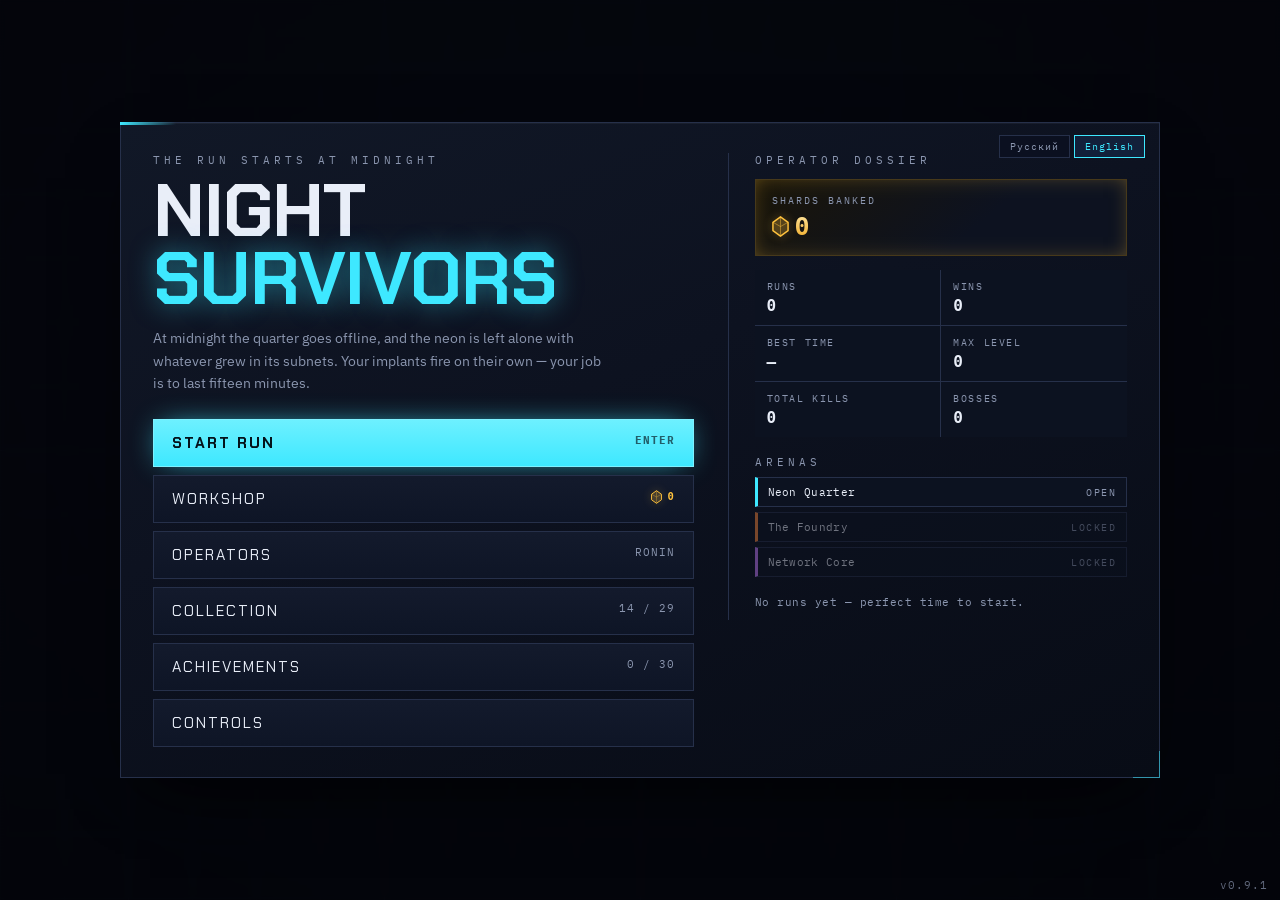
==== commit 528673a2: "v0.9.1" ====
--- a/index.html
+++ b/index.html
@@ -381,6 +381,7 @@
 .qi-card .qi-r{font-family:var(--mono);font-size:11px;color:var(--gold);margin-top:2px}
 
 /* задания на паузе — крупнее и ярче, чем в бою */
+.pausepanel{width:min(520px,100%)}
 .qpause{display:flex;flex-direction:column;gap:8px;margin:0 0 18px}
 .qpause .qrow{padding:10px 13px;background:var(--panel-2);opacity:1}
 .qpause .qrow .qv{font-size:11px}
@@ -622,12 +623,7 @@
 .darenas div.done .as{color:var(--lime)}
 .darenas div.lock{opacity:.45}
 .darenas .mk{font-size:10px;color:var(--ac);letter-spacing:1px}
-/* одна колонка — только на узком и при этом высоком экране; телефону
-   в альбомной ориентации нужны обе колонки, иначе меню уезжает вниз */
-@media (max-width:860px) and (min-height:501px){
-  .menupanel{grid-template-columns:1fr;gap:24px}
-  .dossier{border-left:none;border-top:1px solid var(--line);padding-left:0;padding-top:20px}
-}
+
 
 /* осколки в HUD — золотом, как и везде */
 .stats .sgold b{color:var(--gold)}
@@ -856,6 +852,122 @@
 /* плашки на карточках арен заданы в CSS — переводим их здесь же */
 html[lang="en"] .arena.done:after{content:"CLEARED"}
 html[lang="en"] .arena.lock:after{content:"LOCKED"}
+
+/* ================= телефон в портретной ориентации =================
+   Узкий экран: карты — столбиком, списки — в одну колонку, полоса опыта —
+   отдельной строкой под часами. Главное меню помещается без прокрутки. */
+@media (max-width:600px){
+  .screen{padding:10px;place-items:start center;grid-template-columns:minmax(0,1fr)}
+  .screen>.panel{min-width:0;max-width:100%}
+  /* стойка оружия: не больше четырёх иконок в ряд — иначе задевает рывок */
+  .touch .rackcol{flex-wrap:wrap;max-width:128px}
+  .panel,.panel.wide{width:100%;padding:18px 16px}
+  h2{font-size:20px;margin-bottom:10px}
+  .row{margin-top:14px}
+  .row button{min-width:0;padding:11px 12px;font-size:13px}
+
+  /* на длинных списках кнопки «Назад» / «Ещё раз» прилипают к низу экрана,
+     а не уезжают за несколько экранов прокрутки */
+  .panel>.row:last-child{position:sticky;bottom:-10px;z-index:2;margin:14px -16px -18px;
+    padding:10px 16px 14px;background:linear-gradient(180deg,rgba(8,12,22,0),#080c16 30%)}
+
+  /* главное меню */
+  .menupanel{grid-template-columns:1fr;gap:14px;padding-top:20px}
+  .menupanel .mleft>.eyebrow,.menupanel .lede{display:none}
+  .menupanel h1{font-size:40px}
+  .menupanel .menu{margin-top:14px;gap:6px}
+  .menu button{padding:10px 14px;font-size:13.5px}
+  .dossier{border-left:none;border-top:1px solid var(--line);padding:12px 0 0}
+  .darenas,.dossier .hint,.dossier>.eyebrow:not(:first-of-type){display:none}
+  .dstats{margin-top:10px}
+  .dstats div{padding:7px 10px}
+  .dstats b{font-size:14px}
+  .balance{padding:10px 12px}
+  .cur.big b{font-size:21px}
+
+  /* карты уровня и выбор способности — столбиком */
+  .cards{grid-template-columns:1fr;gap:8px;margin-top:10px}
+  .card{padding:12px 14px;gap:6px;animation:none}
+  .card .ico{width:28px;height:28px}
+  .card .nm{font-size:16px}
+  .card .desc{font-size:12.5px;line-height:1.45}
+  #scrClass .card .desc br{display:none}
+
+  /* списки: одна колонка */
+  .grid,.achgrid,.colrow,.arenas,.chars{grid-template-columns:1fr}
+  .grid,.achgrid,.colgrid{max-height:none;overflow:visible}
+  .up{padding:13px 14px}
+  .achit{padding:11px 12px;min-height:0}
+  .filters button{padding:6px 9px;font-size:10px}
+  .lbrow{grid-template-columns:34px 24px 1fr auto;gap:8px}
+
+  /* HUD: часы и здоровье — верхней строкой, опыт — под ними на всю ширину */
+  #hud{padding:10px 12px}
+  .topbar{gap:10px}
+  .topbar>div:first-child{max-width:calc(100vw - 200px)}
+  .clock{font-size:26px}
+  .stats{font-size:10.5px;column-gap:9px}
+  .hpbox{width:min(170px,44vw);gap:6px}
+  .hpbox .num{min-width:0;font-size:11.5px}
+  .xprail{position:relative;left:auto;top:auto;transform:none;width:auto;margin-top:8px}
+  .bossbar{width:auto;min-width:0;margin:8px 0 0}
+  #quests{width:min(236px,62vw)}
+  .touch .slot .ico{width:18px;height:18px}
+  .touch #achPop{top:auto;bottom:206px;right:12px;width:min(260px,70vw)}
+  #questIntro{padding-top:16vh}
+  .qi-card{min-width:0;width:calc(100vw - 40px);padding:12px 16px}
+}
+
+body.ovl-level #toast,body.ovl-level #achPop{z-index:9}
+/* высокий узкий телефон: под досье хватает места и для списка арен */
+@media (max-width:600px) and (min-height:800px){
+  .darenas,.dossier>.eyebrow:not(:first-of-type){display:flex}
+  .dossier>.eyebrow:not(:first-of-type){display:block;margin:14px 0 8px}
+  .darenas{flex-direction:column}
+}
+
+/* --- пауза на низком экране: задания слева, характеристики справа --- */
+@media (max-height:500px){
+  .pausepanel{width:min(880px,100%);display:grid;grid-template-columns:1fr 1fr;column-gap:18px;align-items:start}
+  .pausepanel>.eyebrow,.pausepanel>h2,.pausepanel>.menu{grid-column:1/-1}
+  .pausepanel h2{margin-bottom:8px}
+  .pausepanel .menu{flex-direction:row;margin-top:12px}
+  .pausepanel .menu button{flex:1}
+  .qpause{margin:0;gap:5px}
+  .qpause .qrow{padding:6px 10px}
+  .statgrid{gap:3px 12px;margin:0;grid-template-columns:1fr 1fr;padding-top:8px}
+  .statgrid div{padding:2px 0;font-size:10.5px;gap:6px}
+  #scrClass .panel{padding-top:10px;padding-bottom:10px}
+  #scrClass .eyebrow{margin-bottom:4px}
+  #scrClass .card{padding:9px 11px;gap:4px}
+  #scrClass .card .desc{font-size:11.5px;line-height:1.35}
+  #scrClass .card .ico{width:22px;height:22px}
+  #scrClass .card .nm{font-size:14px}
+}
+/* --- маленький телефон в портрете (360×640 и около) --- */
+@media (max-width:600px) and (max-height:720px){
+  .menupanel h1{font-size:32px}
+  .menupanel{gap:10px;padding-top:16px;padding-bottom:14px}
+  .menupanel .menu{margin-top:10px;gap:5px}
+  .menu button{padding:8px 12px;font-size:13px}
+  .dossier{padding-top:8px}
+  .dossier>.eyebrow{display:none}
+  .dstats div{padding:5px 9px}
+  .dstats b{font-size:13px}
+  .balance{padding:8px 12px}
+  .cur.big b{font-size:19px}
+  #scrClass .panel{padding-top:12px;padding-bottom:12px}
+  #scrClass .cards{gap:6px;margin-top:6px}
+  #scrClass .card{padding:10px 12px;gap:5px}
+  #scrClass .card .desc{font-size:12px;line-height:1.38}
+  #scrClass .card .ico{width:24px;height:24px}
+  #scrClass .card .nm{font-size:15px}
+  .qpause{gap:5px;margin-bottom:10px}
+  .qpause .qrow{padding:6px 10px}
+  .statgrid{gap:4px}
+  .statgrid div{padding:4px 8px;font-size:11px}
+  .pausepanel .menu{margin-top:12px}
+}
 </style>
 
 <canvas id="cv"></canvas>
@@ -1125,13 +1237,14 @@
 </div>
 
 <div class="screen" id="scrPause">
-  <div class="panel" style="width:min(520px,100%)">
+  <div class="panel pausepanel">
     <p class="eyebrow">Забег приостановлен</p>
     <h2>Пауза</h2>
     <div class="qpause" id="questPause"></div>
     <div class="statgrid" id="pauseStats"></div>
     <div class="menu">
       <button class="primary" id="bResume">Продолжить <span class="k">ESC</span></button>
+      <button id="bSound">Звук: вкл <span class="k">M</span></button>
       <button id="bQuit">Бросить забег</button>
     </div>
   </div>
@@ -1202,7 +1315,7 @@
 
 /* Версия игры: меняется с каждым изменением, пишется в углу меню и в
    CHANGELOG.md. Её же ставь в поле «Версия» черновика на Яндекс Играх. */
-const GAME_VERSION = "0.9.0";
+const GAME_VERSION = "0.9.1";
 
 /* ---------- удалённая конфигурация -------------------------------------
    Значения по умолчанию. На Яндекс Играх их можно переопределить флагами
@@ -4553,6 +4666,9 @@
   show(name) {
     for (const k in this.screens) this.screens[k].classList.toggle("on", k === name);
     this.current = name;
+    /* на выборе карты тосты и плашка достижения уходят под экран:
+       иначе они ложатся прямо на текст карт */
+    document.body.classList.toggle("ovl-level", name === "level");
   },
   hideAll() { this.show(""); },
 
@@ -4561,12 +4677,20 @@
      Раскладку читаем только когда изменилось то, что влияет на перенос, —
      не каждый кадр. */
   placeQuests() {
-    const key = innerWidth + "|" + !$("rushStat").hidden + "|" + $("sKills").textContent.length +
-      "|" + $("sGold").textContent.length + "|" + $("sChest").textContent.length;
+    const boss = $("bossBar").classList.contains("on");
+    const key = innerWidth + "x" + innerHeight + "|" + !$("rushStat").hidden + "|" + $("sKills").textContent.length +
+      "|" + $("sGold").textContent.length + "|" + $("sChest").textContent.length + "|" + boss;
     if (key === this._qTopKey) return;
     this._qTopKey = key;
-    const left = document.querySelector(".topbar > div");
-    $("quests").style.top = Math.max(104, left.getBoundingClientRect().bottom + 10) + "px";
+    /* в портрете под часами ещё полоса опыта и полоса босса — панель
+       встаёт ниже самого нижнего из них */
+    let bottom = document.querySelector(".topbar > div").getBoundingClientRect().bottom;
+    const narrow = innerWidth <= 600;
+    if (narrow) {
+      bottom = Math.max(bottom, document.querySelector(".xprail").getBoundingClientRect().bottom);
+      if (boss) bottom = Math.max(bottom, $("bossBar").getBoundingClientRect().bottom);
+    }
+    $("quests").style.top = Math.max(narrow ? 0 : 104, bottom + 10) + "px";
   },
   enterPlay() {
     this._qTopKey = "";
@@ -4743,7 +4867,11 @@
     $("rackP").innerHTML = hp;
   },
 
+  syncSoundBtn() {
+    $("bSound").firstChild.nodeValue = (Sfx.on ? t("Звук: вкл") : t("Звук: выкл")) + " ";
+  },
   showPause() {
+    this.syncSoundBtn();
     const p = g.p;
     $("questPause").innerHTML = g.quests.length
       ? g.quests.map(q => this.questRow(q)).join("") : "";
@@ -5501,6 +5629,14 @@
 bind("bShopBack", () => UI.show("menu"));
 bind("bCharBack", () => UI.show("menu"));
 bind("bResume", () => { g.state = "play"; UI.hideAll(); clearPressed(); });
+/* звук: клавиша M и кнопка в паузе — на телефоне клавиатуры нет */
+function toggleSound() {
+  const on = Sfx.toggle();
+  save.sound = on; writeSave();
+  UI.toast(on ? t("ЗВУК ВКЛ") : t("ЗВУК ВЫКЛ"));
+  UI.syncSoundBtn();
+}
+bind("bSound", () => { Sfx.init(); toggleSound(); });
 bind("bQuit", () => {
   /* если забег уже засчитан (дожил до 15:00), выход из паузы закрывает его
      нормально — с осколками. Иначе это по-прежнему отказ без награды. */
@@ -5540,11 +5676,7 @@
 
 /* ---------- горячие клавиши ------------------------------------------- */
 function hotkeys() {
-  if (tookKey("m")) {
-    const on = Sfx.toggle();
-    save.sound = on; writeSave();
-    UI.toast(on ? t("ЗВУК ВКЛ") : t("ЗВУК ВЫКЛ"));
-  }
+  if (tookKey("m")) toggleSound();
   const esc = tookKey("escape");
   const ent = tookKey("enter");
   switch (g.state) {
@@ -6284,6 +6416,8 @@
   "ПРОГРЕСС СБРОШЕН": "PROGRESS RESET",
   "ЗВУК ВКЛ": "SOUND ON",
   "ЗВУК ВЫКЛ": "SOUND OFF",
+  "Звук: вкл": "Sound: on",
+  "Звук: выкл": "Sound: off",
 
   /* --- статичная разметка --- */
   "УБИЙСТВ": "KILLS",
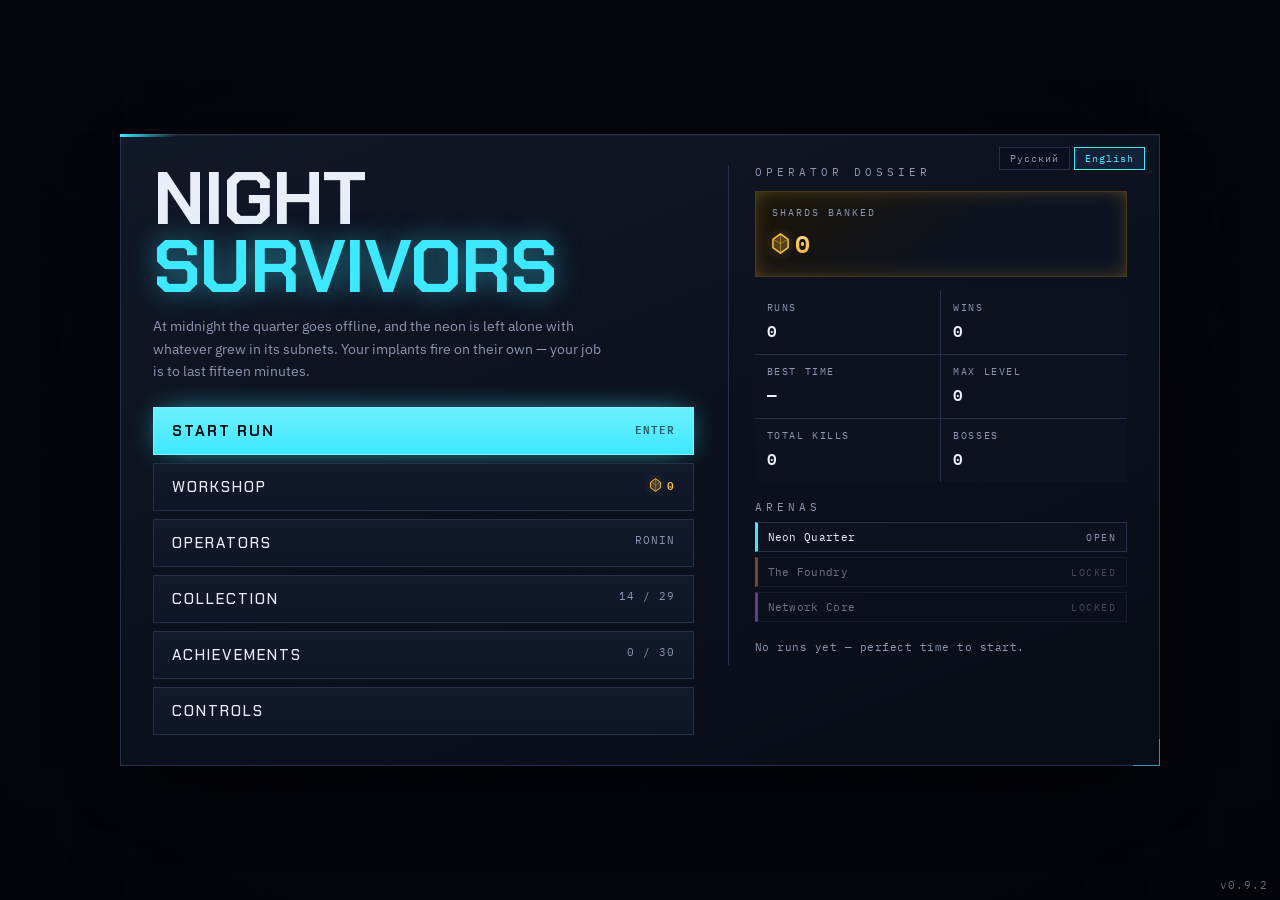
==== commit e43b090a: "v0.9.2" ====
--- a/index.html
+++ b/index.html
@@ -4,11 +4,28 @@
 <meta charset="utf-8">
 <meta name="viewport" content="width=device-width,initial-scale=1,maximum-scale=1,user-scalable=no,viewport-fit=cover">
 <meta name="description" content="Night survivors — HTML5 survivors-like: продержись 15 минут в неоновом квартале.">
+<style>
+/* Шрифты игры — подмножества latin и cyrillic из Fontsource 5.3.0
+ (те же файлы, что раздаёт Google Fonts), лицензия SIL OFL 1.1 — см. OFL-*.txt.
+ Chakra Petch кириллицы не имеет: русский текст в заголовках идёт запасным шрифтом.
+ build.ps1 заменяет ссылку на каждый .woff2 на data:-URI и кладёт стили в head. */
+@font-face {font-family:'Chakra Petch';font-style:normal;font-display:swap;font-weight:500;src:url([data-uri]) format('woff2');unicode-range:U+0000-00FF,U+0131,U+0152-0153,U+02BB-02BC,U+02C6,U+02DA,U+02DC,U+0304,U+0308,U+0329,U+2000-206F,U+20AC,U+2122,U+2191,U+2193,U+2212,U+2215,U+FEFF,U+FFFD}
+@font-face {font-family:'Chakra Petch';font-style:normal;font-display:swap;font-weight:600;src:url([data-uri]) format('woff2');unicode-range:U+0000-00FF,U+0131,U+0152-0153,U+02BB-02BC,U+02C6,U+02DA,U+02DC,U+0304,U+0308,U+0329,U+2000-206F,U+20AC,U+2122,U+2191,U+2193,U+2212,U+2215,U+FEFF,U+FFFD}
+@font-face {font-family:'Chakra Petch';font-style:normal;font-display:swap;font-weight:700;src:url([data-uri]) format('woff2');unicode-range:U+0000-00FF,U+0131,U+0152-0153,U+02BB-02BC,U+02C6,U+02DA,U+02DC,U+0304,U+0308,U+0329,U+2000-206F,U+20AC,U+2122,U+2191,U+2193,U+2212,U+2215,U+FEFF,U+FFFD}
+@font-face {font-family:'IBM Plex Mono';font-style:normal;font-display:swap;font-weight:400;src:url([data-uri]) format('woff2');unicode-range:U+0301,U+0400-045F,U+0490-0491,U+04B0-04B1,U+2116}
+@font-face {font-family:'IBM Plex Mono';font-style:normal;font-display:swap;font-weight:400;src:url([data-uri]) format('woff2');unicode-range:U+0000-00FF,U+0131,U+0152-0153,U+02BB-02BC,U+02C6,U+02DA,U+02DC,U+0304,U+0308,U+0329,U+2000-206F,U+20AC,U+2122,U+2191,U+2193,U+2212,U+2215,U+FEFF,U+FFFD}
+@font-face {font-family:'IBM Plex Mono';font-style:normal;font-display:swap;font-weight:600;src:url([data-uri]) format('woff2');unicode-range:U+0301,U+0400-045F,U+0490-0491,U+04B0-04B1,U+2116}
+@font-face {font-family:'IBM Plex Mono';font-style:normal;font-display:swap;font-weight:600;src:url([data-uri]) format('woff2');unicode-range:U+0000-00FF,U+0131,U+0152-0153,U+02BB-02BC,U+02C6,U+02DA,U+02DC,U+0304,U+0308,U+0329,U+2000-206F,U+20AC,U+2122,U+2191,U+2193,U+2212,U+2215,U+FEFF,U+FFFD}
+@font-face {font-family:'IBM Plex Sans';font-style:normal;font-display:swap;font-weight:400;src:url([data-uri]) format('woff2');unicode-range:U+0301,U+0400-045F,U+0490-0491,U+04B0-04B1,U+2116}
+@font-face {font-family:'IBM Plex Sans';font-style:normal;font-display:swap;font-weight:400;src:url([data-uri]) format('woff2');unicode-range:U+0000-00FF,U+0131,U+0152-0153,U+02BB-02BC,U+02C6,U+02DA,U+02DC,U+0304,U+0308,U+0329,U+2000-206F,U+20AC,U+2122,U+2191,U+2193,U+2212,U+2215,U+FEFF,U+FFFD}
+@font-face {font-family:'IBM Plex Sans';font-style:normal;font-display:swap;font-weight:500;src:url([data-uri]) format('woff2');unicode-range:U+0301,U+0400-045F,U+0490-0491,U+04B0-04B1,U+2116}
+@font-face {font-family:'IBM Plex Sans';font-style:normal;font-display:swap;font-weight:500;src:url([data-uri]) format('woff2');unicode-range:U+0000-00FF,U+0131,U+0152-0153,U+02BB-02BC,U+02C6,U+02DA,U+02DC,U+0304,U+0308,U+0329,U+2000-206F,U+20AC,U+2122,U+2191,U+2193,U+2212,U+2215,U+FEFF,U+FFFD}
+@font-face {font-family:'IBM Plex Sans';font-style:normal;font-display:swap;font-weight:600;src:url([data-uri]) format('woff2');unicode-range:U+0301,U+0400-045F,U+0490-0491,U+04B0-04B1,U+2116}
+@font-face {font-family:'IBM Plex Sans';font-style:normal;font-display:swap;font-weight:600;src:url([data-uri]) format('woff2');unicode-range:U+0000-00FF,U+0131,U+0152-0153,U+02BB-02BC,U+02C6,U+02DA,U+02DC,U+0304,U+0308,U+0329,U+2000-206F,U+20AC,U+2122,U+2191,U+2193,U+2212,U+2215,U+FEFF,U+FFFD}
+</style>
 </head>
 <body>
 <title>Night survivors</title>
-<link rel="preconnect" href="https://fonts.gstatic.com" crossorigin>
-<link rel="stylesheet" href="https://fonts.googleapis.com/css2?family=Chakra+Petch:wght@500;600;700&family=IBM+Plex+Mono:wght@400;600&family=IBM+Plex+Sans:wght@400;500;600&display=swap">
 <style>
 :root{
   --ground:#080a12;
@@ -326,8 +343,15 @@
 .chr .d{font-size:12px;color:var(--muted);line-height:1.5;font-family:var(--body);
   text-transform:none;letter-spacing:0}
 .chr .lock{font-family:var(--mono);font-size:11.5px;color:var(--gold);display:flex;
-  align-items:center;gap:6px;letter-spacing:.5px}
+  align-items:center;gap:7px;letter-spacing:.5px}
+.chr .lock .lk{width:12px;height:15px;flex:none;filter:drop-shadow(0 0 5px rgba(255,194,61,.45))}
 .chr .tag{font-family:var(--mono);font-size:10px;letter-spacing:1px;color:var(--cyan)}
+/* моделька оператора в углу карточки — тот же контур, что в забеге */
+.chr{position:relative}
+.chr .tag,.chr .nm{padding-right:50px}
+.chr .shipv{position:absolute;top:12px;right:12px;width:46px;height:46px;
+  filter:drop-shadow(0 0 6px currentColor)}
+.chr.off .shipv{opacity:.4;filter:none}
 
 /* results */
 .tbl{display:grid;grid-template-columns:1fr auto;gap:7px 20px;margin-top:18px;font-family:var(--mono);
@@ -430,8 +454,8 @@
 .colit.locked .nm{color:var(--muted)}
 .colit.locked .sub{color:var(--gold)}
 .colit.locked .mark{color:var(--line)}
-.colit.evo{border-color:rgba(255,194,61,.45)}
-.colit.evo .nm{color:var(--gold)}
+.colit.evo:not(.locked){border-color:rgba(255,194,61,.45)}
+.colit.evo:not(.locked) .nm,.colit.evo:not(.locked) .mark{color:var(--gold)}
 
 /* разбор урона по источникам на экране конца забега */
 .break{margin-top:20px;border-top:1px solid var(--line);padding-top:14px;
@@ -873,7 +897,7 @@
 
   /* главное меню */
   .menupanel{grid-template-columns:1fr;gap:14px;padding-top:20px}
-  .menupanel .mleft>.eyebrow,.menupanel .lede{display:none}
+  .menupanel .lede{display:none}
   .menupanel h1{font-size:40px}
   .menupanel .menu{margin-top:14px;gap:6px}
   .menu button{padding:10px 14px;font-size:13.5px}
@@ -1038,7 +1062,6 @@
       <button data-l="ru">Русский</button><button data-l="en">English</button>
     </div>
     <div class="mleft">
-      <p class="eyebrow">Забег начинается в полночь</p>
       <h1>Night<br><em>survivors</em></h1>
       <p class="lede">В полночь квартал уходит в офлайн, и неон остаётся один на один с тем,
         что выросло в его подсетях. Импланты стреляют сами — твоя работа продержаться
@@ -1315,12 +1338,12 @@
 
 /* Версия игры: меняется с каждым изменением, пишется в углу меню и в
    CHANGELOG.md. Её же ставь в поле «Версия» черновика на Яндекс Играх. */
-const GAME_VERSION = "0.9.1";
+const GAME_VERSION = "0.9.2";
 
 /* ---------- удалённая конфигурация -------------------------------------
    Значения по умолчанию. На Яндекс Играх их можно переопределить флагами
    в Консоли (вкладка «Флаги») без перезаливки архива — см. 06-platform.js
-   и docs/RELEASE-YANDEX.md. Здесь всё уже в нужных типах. */
+   и таблицу флагов в README.md. Здесь всё уже в нужных типах. */
 const REMOTE = {
   xpMul: 1,            // множитель опыта
   shardMul: 1,         // множитель осколков за забег
@@ -1346,6 +1369,14 @@
   '<path d="M8 .8 15.2 6v8L8 19.2.8 14V6z" fill="currentColor" opacity=".16"/>' +
   '<path d="M8 .8 15.2 6v8L8 19.2.8 14V6z" stroke="currentColor" stroke-width="1.4" stroke-linejoin="round"/>' +
   '<path d="M8 .8v18.4M.8 6l7.2 4 7.2-4" stroke="currentColor" stroke-width=".9" opacity=".5"/></svg>';
+/* Замок в пару к осколку: тот же язык — скошенные углы, полупрозрачная
+   заливка, ромб вместо круглой скважины. Эмодзи 🔒 рисовался системным
+   смайликом и выбивался из неона. */
+const LOCK = '<svg class="lk" viewBox="0 0 16 20" fill="none" aria-hidden="true">' +
+  '<path d="M4.5 9V6a3.5 3.5 0 0 1 7 0v3" stroke="currentColor" stroke-width="1.4"/>' +
+  '<path d="M2.5 9h11l1.7 1.7v6.6L13.5 19h-11L.8 17.3v-6.6z" fill="currentColor" opacity=".16"/>' +
+  '<path d="M2.5 9h11l1.7 1.7v6.6L13.5 19h-11L.8 17.3v-6.6z" stroke="currentColor" stroke-width="1.4" stroke-linejoin="round"/>' +
+  '<path d="M8 11.9l1.4 1.7L8 15.3l-1.4-1.7z" fill="currentColor"/></svg>';
 /* цена/баланс одним куском: иконка + число с разделителями */
 const cur = (n, cls) => '<span class="cur' + (cls ? " " + cls : "") + '">' +
   SHARD + '<b>' + fmtNum(n) + '</b></span>';
@@ -2451,39 +2482,83 @@
 const QUEST_REWARD = { kill: 30, weapon: 40, evolve: 70 };
 const QUEST_KILL_GOALS = [120, 160, 200, 250];
 
-/* --- персонажи --------------------------------------------------------- */
+/* --- персонажи ---------------------------------------------------------
+   ship — моделька оператора: свой цвет и силуэт. Контур — строка в формате
+   SVG-пути, носом вдоль +x, в пределах ±15: в забеге из неё строится
+   Path2D, в меню — <svg>, поэтому превью и игра не разъедутся. hull —
+   корпус (тёмная заливка, обводка line), acc — деталь цвета color.
+   Хитбокс у всех одинаковый, отличается только внешний вид.              */
 const CHARS = [
   {
     id: "shift", name: "Ронин", price: 0, weapon: "blade", tag: "Универсал",
     d: "Уличный боец с плазморезом. Ничего лишнего — крепкий баланс.",
-    mods: {}
+    mods: {},
+    ship: { color: "#3ee8ff", line: "#7df1ff", hull: "M12 0L-6.4 7.2L-3.2 0L-6.4-7.2Z" }
   },
   {
     id: "engineer", name: "Техник", price: 300, weapon: "orbit", tag: "Оборона",
     d: "Начинает с дронами и лишним дроном сверху. Бьёт слабее, но живёт дольше.",
-    mods: { dmg: 0.88, hp: 30, extraOrb: 1 }
+    mods: { dmg: 0.88, hp: 30, extraOrb: 1 },
+    /* широкий бронированный корпус с ядром дронов посередине */
+    ship: {
+      color: "#4dffa6", line: "#a6ffd3",
+      hull: "M11 0L3 5L-2 9L-7 9L-4.5 0L-7-9L-2-9L3-5Z",
+      acc: "M2.6 0A2 2 0 1 1-1.4 0A2 2 0 1 1 2.6 0Z"
+    }
   },
   {
     id: "sparks", name: "Вольт", price: 700, weapon: "chain", tag: "Темп",
     d: "Дуга вживлена с рождения, откаты на 12% быстрее. Здоровья заметно меньше.",
-    mods: { cd: 0.88, hp: -25, spd: 1.06 }
+    mods: { cd: 0.88, hp: -25, spd: 1.06 },
+    /* рваные, как молния, крылья */
+    ship: {
+      color: "#fff04d", line: "#fff8b0",
+      hull: "M13 0L3 3L5 6.5L-7 8L-3 2L-5 0L-3-2L-7-8L5-6.5L3-3Z",
+      acc: "M3 0L-1 1.6L-2.5 0L-1-1.6Z"
+    }
   },
   {
     id: "scout", name: "Скаут", price: 0, weapon: "flechette", tag: "Скорость",
     d: "Бегает на 14% быстрее всех и сыплет иглами. Живучесть — не его сильная сторона.",
-    mods: { spd: 1.14, hp: -20 }
+    mods: { spd: 1.14, hp: -20 },
+    /* длинная игла со стреловидными крыльями и факелом форсажа */
+    ship: {
+      color: "#ff9f43", line: "#ffc994",
+      hull: "M15 0L-1 2.6L-8 7.5L-5 0L-8-7.5L-1-2.6Z",
+      acc: "M-5.5 0L-10 1.6L-10-1.6Z"
+    }
   },
   {
     id: "chemist", name: "Химик", price: 0, weapon: "acid", tag: "Площадь",
     d: "Разливает кислоту и накрывает на 18% большую площадь. Бьёт при этом слабее.",
-    mods: { area: 1.18, dmg: 0.9, hp: 10 }
+    mods: { area: 1.18, dmg: 0.9, hp: 10 },
+    /* округлая колба с каплей реагента */
+    ship: {
+      color: "#b98aff", line: "#dcc6ff",
+      hull: "M12 0C8 2 4 3.5 2 6.5C0 9-5 9-7 7L-4 0L-7-7C-5-9 0-9 2-6.5C4-3.5 8-2 12 0Z",
+      acc: "M1.5 0A1.8 1.8 0 1 1-2.1 0A1.8 1.8 0 1 1 1.5 0Z"
+    }
   },
   {
     id: "lucky", name: "Фартовый", price: 0, weapon: "ricochet", tag: "Удача",
     d: "Элита лезет к нему чаще, неонки щедрее, и осколков он уносит на 15% больше.",
-    mods: { luck: 0.12, greed: 1.15, hp: -10 }
+    mods: { luck: 0.12, greed: 1.15, hp: -10 },
+    /* четырёхлучевая звезда — на удачу */
+    ship: {
+      color: "#ff8ae0", line: "#ffc4f0",
+      hull: "M13 0L3 2.8L0 9L-2.5 2.8L-8 0L-2.5-2.8L0-9L3-2.8Z",
+      acc: "M1.6 0L0 1.6L-1.6 0L0-1.6Z"
+    }
   }
 ];
+/* моделька оператора для меню: тот же контур, повёрнутый носом вверх */
+function shipSvg(ch) {
+  const s = ch.ship;
+  return '<svg class="shipv" viewBox="-16 -16 32 32" aria-hidden="true" style="color:' + s.color + '">' +
+    '<g transform="rotate(-90)"><path d="' + s.hull + '" fill="#0d1220" stroke="' + s.line +
+    '" stroke-width="1.6"/>' +
+    (s.acc ? '<path d="' + s.acc + '" fill="' + s.color + '"/>' : "") + "</g></svg>";
+}
 
 /* ---------- 4. состояние забега --------------------------------------- */
 const RUN_LEN = 900;          // 15 минут — полный забег, дальше выходит Жнец
@@ -2552,10 +2627,15 @@
     ability: ABILITIES[save.ability] ? save.ability : "phantom",
     abCharge: 1, abLvl: 1, abRefund: 0, abGap: 0,  // заряды копятся, первый выдаём сразу
     chargeSeen: 1, dashSeen: false,                // для отлова момента готовности
-    readyT: 0, readyMax: FLASH_TIME, readyPow: 1, readyColor: "#3ee8ff",
+    readyT: 0, readyMax: FLASH_TIME, readyPow: 1, readyColor: ch.ship.color,
     dimT: 0, dimCd: 0,
     rush: 0, rushT: 0,
     char: ch, mods: m,
+    /* моделька: Path2D собираем один раз на забег, а не каждый кадр */
+    ship: {
+      color: ch.ship.color, line: ch.ship.line,
+      hull: new Path2D(ch.ship.hull), acc: ch.ship.acc ? new Path2D(ch.ship.acc) : null
+    },
     revive: metaLvl("revive") > 0 ? 1 : 0,
     baseHp: 100 + metaLvl("hp") * 15 + (m.hp || 0)
   };
@@ -2668,6 +2748,9 @@
   g.runQuests = 0; g.firstHit = -1; g.achT = 0; g.runAch.length = 0;
   g.endless = false; g.hyper = false; g.cycle = 0; g.adRevived = false;
   setArena(save.arena);
+  /* режим запоминаем на старте: после Первоисточника g.endless включается
+     сам, а в аналитике нужен тот, что игрок выбрал */
+  g.mode = g.hyper && g.endless ? "hyper+endless" : g.endless ? "endless" : g.hyper ? "hyper" : "normal";
   g.enemies.length = g.bullets.length = g.ebullets.length = g.gems.length = 0;
   g.drops.length = g.mines.length = g.missiles.length = 0;
   g.parts.length = g.nums.length = g.slashes.length = g.zaps.length = 0;
@@ -2683,6 +2766,17 @@
   clearPressed();
   UI.enterPlay();
   UI.showQuestIntro();
+  Metrica.goal("run_start", runInfo({ run: save.runs <= 5 ? String(save.runs) : "6+" }));
+}
+
+/* общие параметры забега для целей Метрики */
+function runInfo(extra) {
+  const p = g.p;
+  return Object.assign({
+    arena: g.arenaDef ? g.arenaDef.id : "", mode: g.mode || "normal",
+    char: p ? p.char.id : "", ability: p ? p.ability : "",
+    minute: Math.floor(g.time / 60)
+  }, extra);
 }
 
 /* ---------- вспомогательные боевые функции (их зовёт оружие) ----------- */
@@ -2769,6 +2863,8 @@
     for (let i = 0; i < 6; i++) g.drops.push({ x: e.x + rnd(-60, 60), y: e.y + rnd(-60, 60), r: 9, type: "gold", v: 10 });
     g.drops.push({ x: e.x, y: e.y, r: 14, type: "chest" });
     UI.toast(t("★ {0} ПОВЕРЖЕН", e.def.name));
+    /* русское имя — стабильный ключ: при английском интерфейсе name подменён */
+    Metrica.goal("boss_kill", runInfo({ boss: e.def.__ru ? e.def.__ru.name : e.def.name }));
     if (e.def.reaper) { save.reaperKill = true; writeSave(); }
     if (e.def.finalBoss) {
       /* игра пройдена — но забег не обрывается: дальше идут круги */
@@ -3260,6 +3356,8 @@
 }
 
 /* ---------- опыт и уровни --------------------------------------------- */
+/* в Метрику уходят только вехи: цель на каждый уровень — шум, а не данные */
+const LEVEL_GOALS = [5, 10, 15, 20, 25, 30, 40, 50];
 function gainXp(v) {
   const p = g.p;
   p.xp += v * p.greedMul * p.xpMul * REMOTE.xpMul;
@@ -3269,6 +3367,7 @@
     p.xpNext = Math.round(10 + 7 * p.level + p.level * p.level * 0.62);
     p.ultMul = Math.min(2.5, 1 + (p.level - 1) * 0.02);
     g.pendingUps++;
+    if (LEVEL_GOALS.indexOf(p.level) >= 0) Metrica.goal("level_up", runInfo({ level: p.level }));
   }
   if (g.pendingUps > 0 && g.state === "play") openLevelUp();
 }
@@ -3380,6 +3479,7 @@
   w.t = 0;
   w.hits = new Map();
   questProgress("evolve", w.base, 1);
+  Metrica.goal("evolution", runInfo({ weapon: w.id }));
   if (save.evoSeen.indexOf(w.id) < 0) { save.evoSeen.push(w.id); writeSave(); }
   checkAch();
   recalc(p);
@@ -3587,6 +3687,7 @@
     if (isUnlocked(u.id) || u.cur(s) < u.goal) continue;
     save.unlocked.push(u.id);
     opened++;
+    Metrica.goal("unlock", { id: u.id });
     UI.toast(t("★ ОТКРЫТО: {0}", u.name.toUpperCase()));
     Sfx.evo();
   }
@@ -3637,6 +3738,7 @@
     if (!ok) continue;
     save.ach.push(a.id);
     got++;
+    Metrica.goal("achievement", { id: a.id });
     if (g.runAch.indexOf(a.id) < 0) g.runAch.push(a.id);
     UI.achPop(a);
   }
@@ -3672,6 +3774,9 @@
     save.curseWin = Math.max(save.curseWin || 0, metaLvl("curse"));
   }
   writeSave();
+  Metrica.goal("run_end", runInfo({
+    result: won ? "win" : "death", level: p.level, kills: g.kills, shards: total
+  }));
   checkUnlocks();
   checkAch();
   Platform.pushCloud(true);            // конец забега — пишем в облако сразу
@@ -3717,7 +3822,7 @@
       const a = (p.vx || p.vy) ? Math.atan2(p.vy, p.vx) : p.face;
       p.dvx = Math.cos(a) * 1180; p.dvy = Math.sin(a) * 1180;
       Sfx.dash();
-      for (let i = 0; i < 10; i++) g.parts.push({ x: p.x, y: p.y, vx: rnd(-60, 60), vy: rnd(-60, 60), life: 0.3, max: 0.3, color: "#3ee8ff", size: rnd(1, 3) });
+      for (let i = 0; i < 10; i++) g.parts.push({ x: p.x, y: p.y, vx: rnd(-60, 60), vy: rnd(-60, 60), life: 0.3, max: 0.3, color: p.ship.color, size: rnd(1, 3) });
     }
   }
   /* нос доворачивается к фактическому движению с конечной скоростью —
@@ -4114,7 +4219,7 @@
   if (!dashBusy && p.dashSeen) {
     p.readyT = p.readyMax = FLASH_TIME;
     p.readyPow = 0.85;
-    p.readyColor = "#3ee8ff";
+    p.readyColor = p.ship.color;
     Sfx.ready();
   }
   p.dashSeen = dashBusy;
@@ -4537,13 +4642,13 @@
     ctx.globalCompositeOperation = "lighter";
     ctx.globalAlpha = 0.35;
     for (let k = 1; k <= 4; k++) {
-      ctx.drawImage(glow("#3ee8ff", 32), p.x - p.dvx * k * 0.014 - 26, p.y - p.dvy * k * 0.014 - 26, 52, 52);
+      ctx.drawImage(glow(p.ship.color, 32), p.x - p.dvx * k * 0.014 - 26, p.y - p.dvy * k * 0.014 - 26, 52, 52);
     }
     ctx.restore();
   }
   ctx.save();
   ctx.globalCompositeOperation = "lighter";
-  ctx.drawImage(glow(p.hitFlash > 0 ? "#ff2f6e" : "#3ee8ff", 32), p.x - 37, p.y - 37, 74, 74);
+  ctx.drawImage(glow(p.hitFlash > 0 ? "#ff2f6e" : p.ship.color, 32), p.x - 37, p.y - 37, 74, 74);
   ctx.restore();
   /* блик готовности: вспыхивает, разрастается и гаснет; у ульты — сильнее */
   let shipAlpha = 1;
@@ -4571,12 +4676,13 @@
     ctx.save();
     ctx.globalAlpha = shipAlpha;
     ctx.translate(p.x, p.y); ctx.rotate(p.face);
-    ctx.fillStyle = p.hitFlash > 0 ? "#ff2f6e" : "#0d1220";
-    ctx.strokeStyle = p.hitFlash > 0 ? "#fff" : "#7df1ff";
+    /* корпус оператора — контур из CHARS[].ship, тот же, что в меню */
+    const hit = p.hitFlash > 0;
+    ctx.fillStyle = hit ? "#ff2f6e" : "#0d1220";
+    ctx.strokeStyle = hit ? "#fff" : p.ship.line;
     ctx.lineWidth = 2;
-    ctx.beginPath();
-    ctx.moveTo(12, 0); ctx.lineTo(-6.4, 7.2); ctx.lineTo(-3.2, 0); ctx.lineTo(-6.4, -7.2);
-    ctx.closePath(); ctx.fill(); ctx.stroke();
+    ctx.fill(p.ship.hull); ctx.stroke(p.ship.hull);
+    if (p.ship.acc) { ctx.fillStyle = hit ? "#fff" : p.ship.color; ctx.fill(p.ship.acc); }
     ctx.restore();
   }
 
@@ -5326,7 +5432,11 @@
     if (b.disabled || g.state !== "revive") return;
     b.disabled = true;
     Platform.rewarded(() => { this._revived = true; }, got => {
-      if (got && this._revived) { this._revived = false; adRevive(); }
+      if (got && this._revived) {
+        this._revived = false;
+        Metrica.goal("ad_reward", runInfo({ place: "revive" }));
+        adRevive();
+      }
       else b.disabled = false;       // закрыл раньше — можно попробовать ещё раз или сдаться
     });
   },
@@ -5346,6 +5456,7 @@
       Platform.pushCloud(true);
     }, got => {
       if (got) {
+        Metrica.goal("ad_reward", { place: "shards", amount: amount });
         this._reward = 0;
         rb.innerHTML = t("Награда получена: +") + cur(amount);
         this.toast(t("+{0} ОСКОЛКОВ", fmtNum(amount)));
@@ -5357,7 +5468,7 @@
   async login() {
     const ok = await Platform.login();
     this.syncShards();
-    if (ok) this.toast(t("ВХОД ВЫПОЛНЕН"));
+    if (ok) { this.toast(t("ВХОД ВЫПОЛНЕН")); Metrica.goal("login"); }
     if (this.current === "arena") this.showArenas();
   },
 
@@ -5481,6 +5592,7 @@
         save.shards -= c;
         save.meta[u.id] = l + 1;
         writeSave();
+        Metrica.goal("shop_buy", { item: u.id, level: l + 1 });
         Sfx.init(); Sfx.resume(); Sfx.coin();
         this.buildShop();
         this.syncShards();
@@ -5547,18 +5659,23 @@
     }
     h += '<div class="colsec"><h3>' + t("Операторы") + '</h3><div class="colrow">' + rows + "</div></div>";
 
-    /* эволюции показываем отдельно: их не «открывают», их собирают в забеге */
+    /* эволюции показываем отдельно: их не «открывают», их собирают в забеге.
+       Пока ни разу не собрана — тусклая, как всё закрытое, рецепт виден */
     rows = "";
+    let evoGot = 0, evoAll = 0;
     for (const id in WEAPONS) {
       const def = WEAPONS[id];
       if (!def.evoTo) continue;
       const evo = WEAPONS[def.evoTo];
-      rows += '<div class="colit evo">' + svg(ICONS[evo.ico], evo.color) +
+      const seen = save.evoSeen.indexOf(def.evoTo) >= 0;
+      evoAll++; if (seen) evoGot++;
+      rows += '<div class="colit evo' + (seen ? "" : " locked") + '">' + svg(ICONS[evo.ico], seen ? evo.color : "#4a5570") +
         '<span class="tx"><span class="nm">' + evo.name + "</span>" +
         '<span class="sub">' + t("{0} макс. + {1} ур. 4", def.name, PASSIVES[def.evoNeed].name) + "</span></span>" +
-        '<span class="mark" style="color:var(--gold)">✦</span></div>';
-    }
-    h += '<div class="colsec"><h3>' + t("Эволюции · собираются сундуком в забеге") + "</h3>" +
+        '<span class="mark">✦</span></div>';
+    }
+    h += '<div class="colsec"><h3>' + t("Эволюции · собираются сундуком в забеге") +
+      " · " + evoGot + " / " + evoAll + "</h3>" +
       '<div class="colrow">' + rows + "</div></div>";
 
     $("colGrid").innerHTML = h;
@@ -5574,14 +5691,15 @@
       const opened = isUnlocked("c:" + c.id);
       const owned = opened && (c.price === 0 || (save.owned || []).indexOf(c.id) >= 0);
       const el = document.createElement("button");
-      el.className = "chr" + (save.char === c.id ? " sel" : "");
-      el.innerHTML = '<span class="tag">' + c.tag + "</span>" +
+      el.className = "chr" + (save.char === c.id ? " sel" : "") + (owned ? "" : " off");
+      el.innerHTML = shipSvg(c) +
+        '<span class="tag" style="color:' + c.ship.color + '">' + c.tag + "</span>" +
         '<span class="nm">' + c.name + "</span>" +
         '<span class="d">' + c.d + "</span>" +
         '<span class="d">' + t("Стартовый модуль:") + ' <b style="color:' + WEAPONS[c.weapon].color + '">' + WEAPONS[c.weapon].name + "</b></span>" +
         (owned ? '<span class="lock" style="color:var(--cyan)">' + (save.char === c.id ? t("◆ ВЫБРАН") : t("ДОСТУПЕН")) + "</span>"
-          : !opened ? '<span class="lock">🔒 ' + (need ? need.text : t("ещё закрыт")) + "</span>"
-            : '<span class="lock">🔒 ' + cur(c.price) + "</span>");
+          : !opened ? '<span class="lock">' + LOCK + (need ? need.text : t("ещё закрыт")) + "</span>"
+            : '<span class="lock">' + LOCK + cur(c.price) + "</span>");
       el.addEventListener("click", () => {
         if (!opened) { this.toast(t("ЕЩЁ ЗАКРЫТО")); return; }
         if (owned) { save.char = c.id; Sfx.pick(); }
@@ -5589,6 +5707,7 @@
           save.shards -= c.price;
           save.owned = (save.owned || []).concat([c.id]);
           save.char = c.id;
+          Metrica.goal("shop_buy", { item: "char:" + c.id });
           Sfx.evo();
           this.toast(t("НАНЯТ: {0}", c.name.toUpperCase()));
         } else { this.toast(t("НЕ ХВАТАЕТ ОСКОЛКОВ")); return; }
@@ -5641,6 +5760,7 @@
   /* если забег уже засчитан (дожил до 15:00), выход из паузы закрывает его
      нормально — с осколками. Иначе это по-прежнему отказ без награды. */
   if (g.won) { g.state = "play"; endRun(true); return; }
+  if (g.p) Metrica.goal("run_end", runInfo({ result: "quit", level: g.p.level, kills: g.kills }));
   g.state = "menu"; g.p = null; UI.leavePlay(); UI.syncShards(); UI.show("menu");
 });
 /* между забегами — единственное место для полноэкранной рекламы:
@@ -5771,6 +5891,7 @@
     if (typeof YaGames === "undefined") return false;
     try { this.sdk = await YaGames.init(); } catch (e) { this.sdk = null; return false; }
     const sdk = this.sdk;
+    Metrica.init();                    // счётчик — только когда игра точно на Яндексе
     /* язык портала (пункт 2.14). Игра пока только на русском, но язык
        читаем честно — когда появится перевод, переключение уже на месте */
     try { this.lang = (sdk.environment.i18n.lang || "ru").toLowerCase(); } catch (e) { }
@@ -5970,6 +6091,41 @@
         }
       });
     } catch (e) { finish(); }
+  }
+};
+
+/* ---- Яндекс Метрика ----
+   Путь игрока внутри забега: старты, уровни, боссы, эволюции, покупки,
+   реклама. Встроенная статистика Консоли этого не показывает.
+   Счётчик заводится на metrika.yandex.ru без отметки «Принимать данные
+   только с указанных адресов», его номер ставится в METRICA_ID. Пока там 0,
+   аналитика выключена целиком. Грузится только в сборке для Яндекса: на
+   Pages и с диска данные не нужны. На каждое имя цели из README в Метрике
+   заводится цель «JavaScript-событие» с тем же идентификатором — без неё
+   параметры события в отчёт не попадут.                                  */
+const METRICA_ID = 0;
+const Metrica = {
+  on: false,
+  init() {
+    if (this.on || !METRICA_ID || !Platform.yandex) return;
+    /* стандартный загрузчик Метрики: пока tag.js не пришёл, вызовы копятся
+       в очереди ym.a, потом счётчик разбирает её сам */
+    window.ym = window.ym || function () { (window.ym.a = window.ym.a || []).push(arguments); };
+    window.ym.l = Date.now();
+    const s = document.createElement("script");
+    s.async = true;
+    s.src = "https://mc.yandex.ru/metrika/tag.js";
+    document.head.appendChild(s);
+    try {
+      /* вебвизор и карта кликов на canvas бесполезны и только тяжелят кадр */
+      window.ym(METRICA_ID, "init", { clickmap: false, trackLinks: false, accurateTrackBounce: true, webvisor: false });
+    } catch (e) { return; }
+    this.on = true;
+  },
+  /* цель с параметрами; сбой аналитики не должен ронять игру */
+  goal(name, params) {
+    if (!this.on) return;
+    try { window.ym(METRICA_ID, "reachGoal", name, params); } catch (e) { }
   }
 };
 
@@ -6428,7 +6584,6 @@
   "РЫВОК": "DASH",
   "УЛЬТА": "ULT",
   "НАВЫК": "SKILL",
-  "Забег начинается в полночь": "The run starts at midnight",
   "В полночь квартал уходит в офлайн, и неон остаётся один на один с тем, что выросло в его подсетях. Импланты стреляют сами — твоя работа продержаться пятнадцать минут.":
     "At midnight the quarter goes offline, and the neon is left alone with whatever grew in its subnets. Your implants fire on their own — your job is to last fifteen minutes.",
   "Начать забег": "Start run",
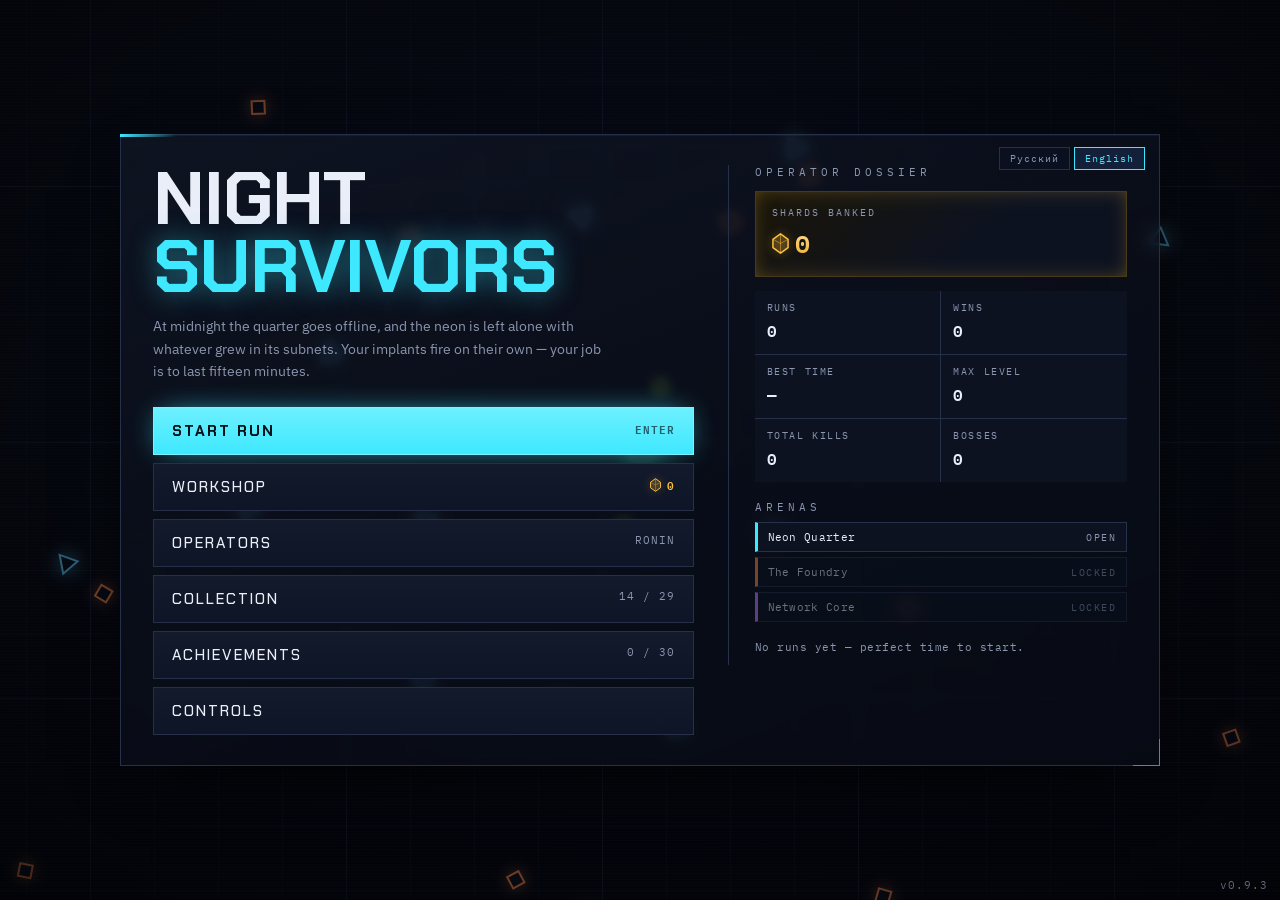
==== commit 579f5408: "v0.9.3" ====
--- a/index.html
+++ b/index.html
@@ -4,6 +4,8 @@
 <meta charset="utf-8">
 <meta name="viewport" content="width=device-width,initial-scale=1,maximum-scale=1,user-scalable=no,viewport-fit=cover">
 <meta name="description" content="Night survivors — HTML5 survivors-like: продержись 15 минут в неоновом квартале.">
+<meta name="color-scheme" content="dark">
+<meta name="darkreader-lock">
 <style>
 /* Шрифты игры — подмножества latin и cyrillic из Fontsource 5.3.0
  (те же файлы, что раздаёт Google Fonts), лицензия SIL OFL 1.1 — см. OFL-*.txt.
@@ -190,6 +192,11 @@
 .screen{position:fixed;inset:0;z-index:10;display:none;place-items:center;padding:24px;
   background:rgba(4,6,12,.82);backdrop-filter:blur(3px);overflow-y:auto}
 .screen.on{display:grid}
+/* за меню идёт демо-бой (09-demo.js): подложка и панели полупрозрачные,
+   чтобы бой был виден, а размытие под панелью держит текст читаемым */
+body.demo .screen{background:rgba(4,6,12,.3);backdrop-filter:none}
+body.demo .screen .panel{backdrop-filter:blur(4px);
+  background:linear-gradient(158deg,rgba(17,24,39,.74) 0%,rgba(13,18,32,.62) 42%,rgba(8,12,22,.76) 100%)}
 .panel{width:min(820px,100%);position:relative;padding:30px 32px;
   background:linear-gradient(158deg,#111827 0%,var(--panel) 42%,#080c16 100%);
   border:1px solid var(--line);
@@ -1338,7 +1345,7 @@
 
 /* Версия игры: меняется с каждым изменением, пишется в углу меню и в
    CHANGELOG.md. Её же ставь в поле «Версия» черновика на Яндекс Играх. */
-const GAME_VERSION = "0.9.2";
+const GAME_VERSION = "0.9.3";
 
 /* ---------- удалённая конфигурация -------------------------------------
    Значения по умолчанию. На Яндекс Играх их можно переопределить флагами
@@ -1482,9 +1489,12 @@
     if (this.master) this.master.gain.value = this.on ? 0.5 : 0;
     return this.on;
   },
+  /* quiet — идёт кадр демо за меню (09-demo.js): его бой не звучит. В отличие
+     от on, это не настройка игрока, а флаг на время одного update(). */
+  quiet: false,
   /* базовый «блип»: осциллятор + огибающая */
   blip(freq, dur, type, vol, slide, dest) {
-    if (!this.ctx || !this.on) return;
+    if (!this.ctx || !this.on || this.quiet) return;
     type = type || "square"; vol = vol === undefined ? 0.18 : vol;
     const t = this.ctx.currentTime;
     const o = this.ctx.createOscillator(), g = this.ctx.createGain();
@@ -1498,7 +1508,7 @@
     o.start(t); o.stop(t + dur + 0.02);
   },
   noise(dur, vol, freq) {
-    if (!this.ctx || !this.on) return;
+    if (!this.ctx || !this.on || this.quiet) return;
     const t = this.ctx.currentTime, n = Math.max(1, (this.ctx.sampleRate * dur) | 0);
     const buf = this.ctx.createBuffer(1, n, this.ctx.sampleRate);
     const d = buf.getChannelData(0);
@@ -1509,7 +1519,8 @@
     src.connect(f); f.connect(g); g.connect(this.master);
     src.start(t);
   },
-  seq(notes, gap, fn) { for (let i = 0; i < notes.length; i++) setTimeout(fn.bind(null, notes[i], i), i * gap); },
+  /* отложенные ноты проверяют quiet уже после кадра, поэтому решаем сразу */
+  seq(notes, gap, fn) { if (this.quiet) return; for (let i = 0; i < notes.length; i++) setTimeout(fn.bind(null, notes[i], i), i * gap); },
   shoot() { this.blip(660, 0.06, "square", 0.05, -300); },
   slash() { this.noise(0.09, 0.06, 2600); },
   hit() { this.blip(rnd(180, 240), 0.04, "square", 0.03, -60); },
@@ -1523,14 +1534,14 @@
   dash() { this.noise(0.14, 0.08, 1800); },
   /* готовность: тихий высокий щелчок, чтобы не следить за углом экрана */
   ready() { this.blip(1560, 0.05, "triangle", 0.035, 180); },
-  ach() { this.blip(784, 0.16, "sine", 0.05); setTimeout(() => this.blip(1175, 0.3, "sine", 0.045), 110); },
+  ach() { if (this.quiet) return; this.blip(784, 0.16, "sine", 0.05); setTimeout(() => this.blip(1175, 0.3, "sine", 0.045), 110); },
   /* крит: короткий яркий щелчок поверх обычного попадания */
   crit() { this.blip(1760, 0.06, "square", 0.045, 520); },
   cycle() {
     this.seq([0, 1, 2], 150, n => this.blip(220 / Math.pow(1.22, n), 0.6, "sawtooth", 0.14, -30));
     this.noise(1.1, 0.16, 300);
   },
-  ultReady() { this.blip(1420, 0.07, "triangle", 0.055, 120); setTimeout(() => this.blip(2130, 0.09, "triangle", 0.05, 160), 70); },
+  ultReady() { if (this.quiet) return; this.blip(1420, 0.07, "triangle", 0.055, 120); setTimeout(() => this.blip(2130, 0.09, "triangle", 0.05, 160), 70); },
   empty() { this.blip(220, 0.06, "square", 0.03, -70); },
   die() { this.seq([0, 1, 2, 3, 4], 130, (n) => this.blip(360 / (1 + n * 0.35), 0.34, "sawtooth", 0.15, -70)); },
   win() { this.seq([0, 4, 7, 12, 16, 19], 140, (n) => this.blip(330 * Math.pow(2, n / 12), 0.5, "triangle", 0.12)); },
@@ -1677,6 +1688,8 @@
 addEventListener("contextmenu", e => e.preventDefault());
 
 function axis() {
+  /* в демо за меню ведёт бот (09-demo.js), клавиши игрока ему не мешают */
+  if (Demo.live) return Demo.steer;
   /* палец на джойстике главнее клавиш: вектор уже аналоговый */
   if (typeof Touch !== "undefined" && Touch.stickId !== null) return { x: Touch.axis.x, y: Touch.axis.y };
   let x = 0, y = 0;
@@ -2610,7 +2623,11 @@
   arena: 0, arenaDef: null, bosses: [], roster: [],
   /* после финального босса забег уходит в бесконечный — боссы идут по кругу */
   endless: false, hyper: false, cycle: 0, adRevived: false,
-  runQuests: 0, firstHit: -1, achT: 0, runAch: []
+  runQuests: 0, firstHit: -1, achT: 0, runAch: [],
+  /* demo — идёт кадр демо за меню (09-demo.js): мир тот же, но сохранение,
+     интерфейс, звук и аналитика не трогаются. world растёт с каждым новым
+     миром — так демо видит, что настоящий забег занял g под себя. */
+  demo: false, world: 0
 };
 const scratch = [];
 /* отдельный буфер: неонки задеваются изнутри циклов, которые уже идут по scratch */
@@ -2734,8 +2751,10 @@
 }
 function chestGoldNext() { return (g.chests + 1) % CHEST_GOLD_EVERY === 0; }
 
-function startRun() {
-  g.state = "play";
+/* мир забега с нуля: только состояние g, без сохранения и интерфейса —
+   на нём же стоит демо за главным меню */
+function resetWorld(charId) {
+  g.world++;
   g.time = 0; g.kills = 0; g.gold = 0; g.crits = 0; g.bonus = 0; g.bossIdx = 0; g.boss = null;
   g.spawnAcc = 0; g.pendingUps = 0; g.won = false; g.shake = 0; g.damageDealt = 0;
   g.chestT = 0; g.chests = 0; g.reaper = false; g.autoPick = null;
@@ -2757,8 +2776,14 @@
   g.beams.length = g.wells.length = g.props.length = 0;
   g.pools.length = g.discs.length = 0;
   g.propT = 1.5;
-  g.p = makePlayer(save.char);
+  g.p = makePlayer(charId);
   g.cam.x = 0; g.cam.y = 0;
+  g.quests = [];
+}
+
+function startRun() {
+  resetWorld(save.char);
+  g.state = "play";
   save.runs++;
   writeSave();
   g.quests = makeQuests();
@@ -2865,8 +2890,8 @@
     UI.toast(t("★ {0} ПОВЕРЖЕН", e.def.name));
     /* русское имя — стабильный ключ: при английском интерфейсе name подменён */
     Metrica.goal("boss_kill", runInfo({ boss: e.def.__ru ? e.def.__ru.name : e.def.name }));
-    if (e.def.reaper) { save.reaperKill = true; writeSave(); }
-    if (e.def.finalBoss) {
+    if (e.def.reaper && !g.demo) { save.reaperKill = true; writeSave(); }
+    if (e.def.finalBoss && !g.demo) {
       /* игра пройдена — но забег не обрывается: дальше идут круги */
       save.beaten = true;
       writeSave();
@@ -3174,7 +3199,7 @@
   return mul;
 }
 function spawnEnemy(def, x, y, forceElite) {
-  if (g.enemies.length >= MAX_ENEMIES) return null;
+  if (g.enemies.length >= (g.demo ? Demo.cap : MAX_ENEMIES)) return null;
   const d = difficulty();
   const elite = forceElite || Math.random() < 0.045 + (g.p ? g.p.luck : 0) + (g.hyper ? ARENA_MODS[0].elite : 0);
   const e = {
@@ -3478,13 +3503,16 @@
   w.lvl = 1;
   w.t = 0;
   w.hits = new Map();
-  questProgress("evolve", w.base, 1);
-  Metrica.goal("evolution", runInfo({ weapon: w.id }));
-  if (save.evoSeen.indexOf(w.id) < 0) { save.evoSeen.push(w.id); writeSave(); }
-  checkAch();
   recalc(p);
-  UI.syncRack();
-  UI.toast("✦ " + def.name.toUpperCase());
+  /* в демо эволюция только видна: в коллекцию и в статистику она не идёт */
+  if (!g.demo) {
+    questProgress("evolve", w.base, 1);
+    Metrica.goal("evolution", runInfo({ weapon: w.id }));
+    if (save.evoSeen.indexOf(w.id) < 0) { save.evoSeen.push(w.id); writeSave(); }
+    checkAch();
+    UI.syncRack();
+    UI.toast("✦ " + def.name.toUpperCase());
+  }
   Sfx.evo();
   g.shake = Math.max(g.shake, 14);
   burst(p.x, p.y, "#ffc23d", 34, 4);
@@ -3515,6 +3543,7 @@
 
 /* ---------- урон по игроку -------------------------------------------- */
 function hurtPlayer(dmg) {
+  if (g.demo) return;                  // бот демо не умирает и не мигает от ударов
   const p = g.p;
   if (p.inv > 0 || p.dashT > 0) return;
   const real = Math.max(1, dmg - p.armor);
@@ -3680,6 +3709,7 @@
   };
 }
 function checkUnlocks() {
+  if (g.demo) return 0;                // демо ничего не открывает игроку
   const s = unlockStats();
   let opened = 0;
   for (let i = 0; i < UNLOCKS.length; i++) {
@@ -3728,6 +3758,7 @@
   };
 }
 function checkAch() {
+  if (g.demo) return 0;
   const s = achStats();
   let got = 0;
   for (let i = 0; i < ACHIEVEMENTS.length; i++) {
@@ -3748,6 +3779,7 @@
 
 /* ---------- конец забега ---------------------------------------------- */
 function endRun(won) {
+  if (g.demo) return;
   if (g.state === "end") return;
   g.state = "end";
   const p = g.p;
@@ -4825,6 +4857,7 @@
 
   /* тосты лезут поверх боя, поэтому их не больше трёх и без повторов подряд */
   toast(txt) {
+    if (g.demo) return;                // бой за меню — фон, а не события
     const box = $("toast");
     const last = box.lastElementChild;
     if (last && last.textContent === txt) return;
@@ -5846,14 +5879,17 @@
   /* реклама или платформенная пауза: мир стоит, картинка остаётся */
   const frozen = Platform.frozen;
   if (!frozen) hotkeys();
+  /* за меню идёт демо-бой (09-demo.js); для платформы это не геймплей */
+  const demo = Demo.wanted();
   if (g.state === "play" && g.p && !frozen) {
     update(dt);
     Sfx.music(dt, musicPush(), musicCfg());
     UI.syncHud();
-  }
+  } else if (demo && !frozen) Demo.tick(dt);
   /* выбор карты — тоже часть забега, а пауза, итоги и меню — нет */
   Platform.gameplay(!frozen && !!g.p && (g.state === "play" || g.state === "levelup"));
-  render();
+  Demo.mark(demo);
+  if (demo) Demo.draw(); else render();
 }
 /* старт игры — в 06-platform.js: сначала ждём SDK и облачное сохранение
 
@@ -6124,7 +6160,7 @@
   },
   /* цель с параметрами; сбой аналитики не должен ронять игру */
   goal(name, params) {
-    if (!this.on) return;
+    if (!this.on || g.demo) return;
     try { window.ym(METRICA_ID, "reachGoal", name, params); } catch (e) { }
   }
 };
@@ -6801,6 +6837,182 @@
   }
 };
 
+/* ---------- 9. демо за главным меню -------------------------------------
+   Пока открыто меню, за ним идёт настоящий бой: тот же update() и render(),
+   только вместо игрока — бот. Видео тут не годится: ролик раздул бы
+   index.html на мегабайты и устаревал бы с каждой правкой, а живой бой
+   ничего не весит и всегда показывает текущую версию игры.
+   Всё, что пишет в сохранение, интерфейс, звук и аналитику, на время кадра
+   демо выключено флагом g.demo (hurtPlayer, endRun, checkUnlocks, checkAch,
+   tryEvolve, UI.toast, Metrica) и Sfx.quiet. Сцены идут по кругу: начало
+   забега → разгар → середина, каждый раз с новым оператором, навыком и
+   набором оружия.                                                        */
+const DEMO_SCENES = [
+  /* начало: пара стволов, редкая толпа */
+  { len: 18, time: 80, level: 4, weapons: 2, wlvl: [1, 2], passives: 1, plvl: [1, 1], evo: 0, ab: 1, crowd: 30 },
+  /* разгар: полный набор, эволюции, плотная орда и волна посреди сцены */
+  { len: 26, time: 700, level: 38, weapons: 4, wlvl: [8, 8], passives: 6, plvl: [4, 5], evo: 2, ab: 5, crowd: 150, wave: 9 },
+  /* середина: билд собирается, толпа погуще */
+  { len: 22, time: 330, level: 16, weapons: 3, wlvl: [3, 6], passives: 3, plvl: [2, 3], evo: 0, ab: 3, crowd: 60 }
+];
+const DEMO_MAX = 200;      // потолок толпы: меню не должно грузить слабые телефоны…
+const DEMO_MAX_TOUCH = 110; // …а на телефоне меню закрывает почти весь экран
+const DEMO_FADE = 0.7;     // затемнение на стыке сцен, секунды
+const DEMO_DIM = 0.22;     // постоянное притемнение, чтобы меню читалось поверх боя
+const DEMO_AVOID = 240;    // от врагов ближе этого бот уходит
+const DEMO_CAST = [1.4, 3.2];  // пауза между кастами навыка, секунды
+const demoNear = [];
+
+const Demo = {
+  live: false,             // идёт кадр демо: axis() отдаёт steer вместо клавиш
+  steer: { x: 0, y: 0 },
+  p: null, world: -1, scene: -1, t: 0, cap: DEMO_MAX,
+  heading: 0, castT: 0, shown: false,
+
+  /* демо — только в главном меню и его подэкранах, пока забега нет */
+  wanted() { return g.state === "menu" && !g.p; },
+
+  /* на время кадра мир принадлежит демо: игрок — бот, побочки выключены */
+  enter() { g.p = this.p; g.demo = true; Sfx.quiet = true; this.live = true; },
+  leave() { g.p = null; g.demo = false; Sfx.quiet = false; this.live = false; },
+
+  /* новая сцена: мир с нуля, билд и толпа под этап забега */
+  next() {
+    this.scene = (this.scene + 1) % DEMO_SCENES.length;
+    const sc = DEMO_SCENES[this.scene];
+    const ch = pick(CHARS);
+    resetWorld(ch.id);
+    this.world = g.world;
+    this.p = g.p;
+    g.p = null;
+    this.t = 0;
+    this.heading = rnd(TAU);
+    this.castT = rnd(DEMO_CAST[0], DEMO_CAST[1]);
+    this.cap = Touch.on ? DEMO_MAX_TOUCH : DEMO_MAX;
+    g.grid.clear();
+    this.enter();
+    /* модификаторы игрока демо не берёт, а Жнеца и финала не бывает:
+       оба пишут в сохранение, и до них демо не доживает по времени */
+    g.hyper = g.endless = false;
+    g.bosses = BOSSES.filter(b => b.arena === g.arena && !b.reaper && !b.finalBoss);
+    g.time = sc.time;
+    g.bossIdx = g.bosses.filter(b => b.t <= sc.time).length;   // прошедших боссов не выпускаем разом
+    g.waveT = sc.wave || WAVE_EVERY;
+    g.chests = Math.floor(sc.time / CHEST_EVERY);
+    g.chestT = rnd(6, 12);
+    this.build(sc, ch);
+    const p = this.p;
+    const far = Math.max(VW, VH) * 0.7;
+    const crowd = Math.min(sc.crowd, Math.round(this.cap * 0.75));
+    for (let i = 0; i < crowd; i++) {
+      const a = rnd(TAU), d = rnd(220, far);
+      spawnEnemy(unlockedPick(), p.x + Math.cos(a) * d, p.y + Math.sin(a) * d);
+    }
+    this.leave();
+  },
+
+  /* билд под сцену: стартовое оружие оператора плюс случайные к нему */
+  build(sc, ch) {
+    const p = this.p;
+    p.ability = pick(ABILITY_LIST);
+    p.abLvl = sc.ab;
+    p.level = sc.level;
+    p.xpNext = Math.round(10 + 7 * p.level + p.level * p.level * 0.62);
+    const pool = shuffle(Object.keys(WEAPONS).filter(id => !WEAPONS[id].evolved && id !== ch.weapon));
+    while (p.weapons.length < sc.weapons && pool.length) addWeapon(p, pool.pop());
+    let evo = sc.evo;
+    for (let i = 0; i < p.weapons.length; i++) {
+      const w = p.weapons[i], def = WEAPONS[w.id];
+      w.lvl = Math.min(def.max, rndi(sc.wlvl[0], sc.wlvl[1] + 1));
+      if (evo > 0 && def.evoTo) { evo--; w.id = def.evoTo; w.lvl = 1; }
+    }
+    const pas = shuffle(Object.keys(PASSIVES)).slice(0, sc.passives);
+    for (let i = 0; i < pas.length; i++)
+      p.passives[pas[i]] = Math.min(PASSIVES[pas[i]].max, rndi(sc.plvl[0], sc.plvl[1] + 1));
+    recalc(p);
+    p.hp = p.maxHp;
+  },
+
+  /* бот: уходит от толпы, по пути подбирает опыт, в остальное время
+     бродит. Навык — в ближайшего, ульта — когда вокруг густо. */
+  think(dt) {
+    const p = this.p;
+    let fx = 0, fy = 0, close = 0, near = null, nd = Infinity;
+    g.grid.query(p.x, p.y, DEMO_AVOID, demoNear);
+    for (let i = 0; i < demoNear.length; i++) {
+      const e = demoNear[i];
+      if (e.dead) continue;
+      const dx = p.x - e.x, dy = p.y - e.y, d2 = dx * dx + dy * dy + 1;
+      const w = (e.boss ? 5 : 1) / d2;
+      fx += dx * w; fy += dy * w;
+      if (d2 < 90 * 90) close++;
+      if (d2 < nd) { nd = d2; near = e; }
+    }
+    /* ближайший кристалл тянет слабее, чем толкает толпа */
+    let gem = null, gd = 260 * 260;
+    for (let i = 0; i < g.gems.length; i++) {
+      const q = g.gems[i], d2 = dist2(p.x, p.y, q.x, q.y);
+      if (d2 < gd) { gd = d2; gem = q; }
+    }
+    if (gem) { const d = Math.sqrt(gd) + 1; fx += (gem.x - p.x) / d * 0.003; fy += (gem.y - p.y) / d * 0.003; }
+    /* блуждание: курс плавно гуляет, чтобы бот не стоял и не ходил по прямой */
+    this.heading += rnd(-2, 2) * dt;
+    fx += Math.cos(this.heading) * 0.0035;
+    fy += Math.sin(this.heading) * 0.0035;
+    /* на полном ходу бот убегал от орды, и бой оставался за краем экрана.
+       Поэтому спокойно он идёт вполсилы, а разгоняется, только когда зажат */
+    const m = Math.hypot(fx, fy);
+    const pace = Math.min(1, 0.45 + close * 0.15);
+    this.steer.x = m ? fx / m * pace : 0;
+    this.steer.y = m ? fy / m * pace : 0;
+    if (close >= 4 && p.dashCd <= 0) pressed[" "] = true;   // зажали — рывок
+    this.castT -= dt;
+    const cast = { aim: null, ult: false };
+    if (near && this.castT <= 0 && p.abCharge >= 1) {
+      this.castT = rnd(DEMO_CAST[0], DEMO_CAST[1]);
+      cast.aim = near;
+      cast.ult = p.abCharge >= AB_CHARGES && demoNear.length >= 12;
+    }
+    return cast;
+  },
+
+  tick(dt) {
+    /* настоящий забег занимал мир — начинаем показ заново */
+    if (!this.p || this.world !== g.world) { this.scene = -1; this.next(); }
+    else if (this.t >= DEMO_SCENES[this.scene].len) this.next();
+    this.t += dt;
+    this.enter();
+    const cast = this.think(dt);
+    /* мышь подменяем на кадр: прицел навыка берётся из её координат */
+    const mx = mouse.x, my = mouse.y, md = mouse.down, mr = mouse.right;
+    mouse.down = !!cast.aim && !cast.ult;
+    mouse.right = cast.ult;
+    if (cast.aim) { mouse.x = cast.aim.x - g.cam.x + VW / 2; mouse.y = cast.aim.y - g.cam.y + VH / 2; }
+    update(dt);
+    mouse.x = mx; mouse.y = my; mouse.down = md; mouse.right = mr;
+    this.leave();
+  },
+
+  draw() {
+    if (!this.p || this.world !== g.world) { render(); return; }
+    this.enter();
+    render();
+    this.leave();
+    /* притемнение поверх боя, а на стыке сцен — уход в чёрное и обратно */
+    const len = DEMO_SCENES[this.scene].len;
+    const k = clamp(Math.min(this.t, len - this.t) / DEMO_FADE, 0, 1);
+    ctx.fillStyle = "rgba(4,6,12," + (DEMO_DIM + (1 - DEMO_DIM) * (1 - k)).toFixed(3) + ")";
+    ctx.fillRect(0, 0, VW, VH);
+  },
+
+  /* класс на body: в демо экраны меню полупрозрачные, чтобы бой был виден */
+  mark(on) {
+    if (on === this.shown) return;
+    this.shown = on;
+    document.body.classList.toggle("demo", on);
+  }
+};
+
 /* ---------- 10. старт --------------------------------------------------
    Порядок важен: сохранение → язык → меню на экран → SDK. Меню рисуем
    сразу на локальных данных, а когда SDK ответит, уточняем язык портала,
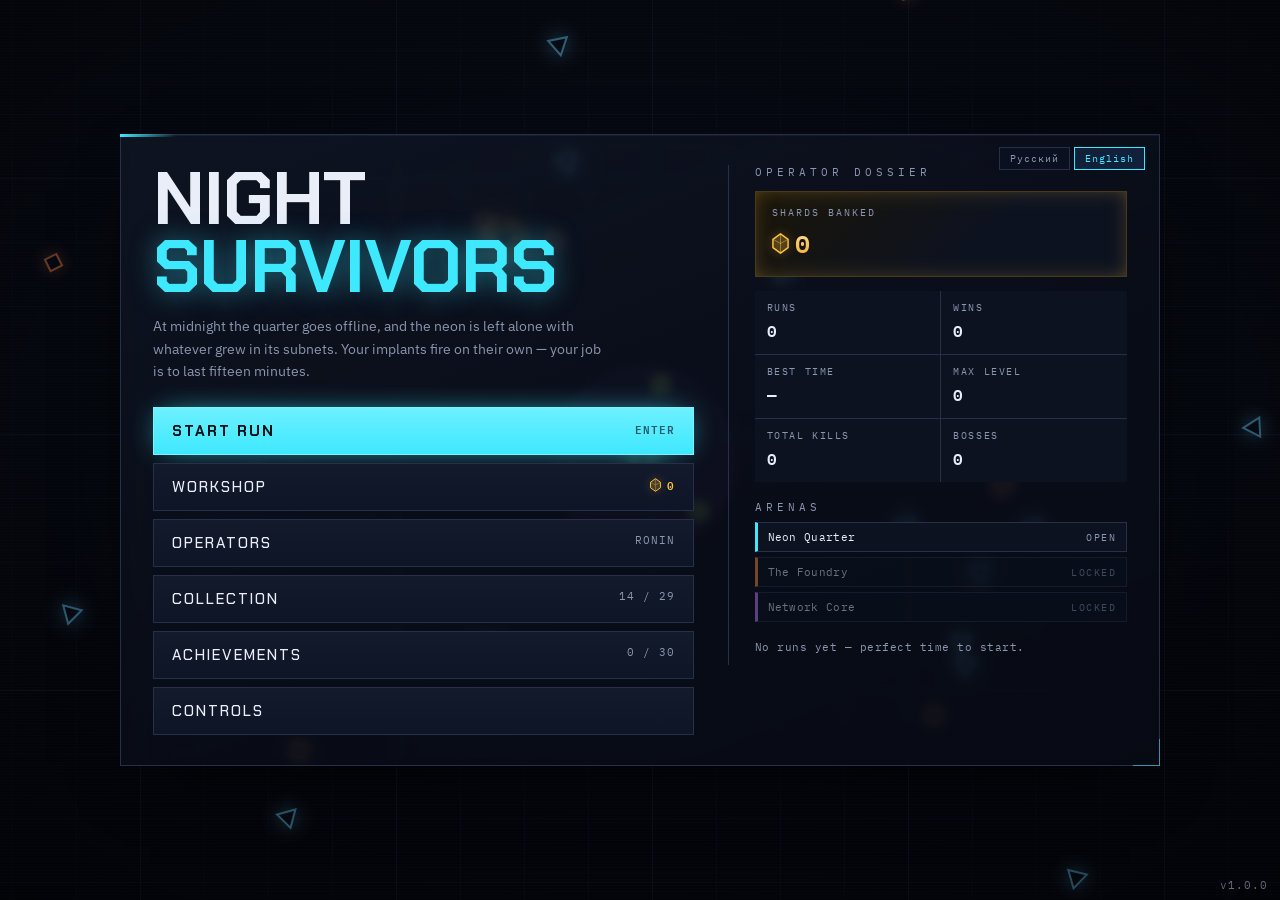
==== commit 330fc6c2: "v1.0.0" ====
--- a/index.html
+++ b/index.html
@@ -1345,7 +1345,7 @@
 
 /* Версия игры: меняется с каждым изменением, пишется в углу меню и в
    CHANGELOG.md. Её же ставь в поле «Версия» черновика на Яндекс Играх. */
-const GAME_VERSION = "0.9.3";
+const GAME_VERSION = "1.0.0";
 
 /* ---------- удалённая конфигурация -------------------------------------
    Значения по умолчанию. На Яндекс Играх их можно переопределить флагами
